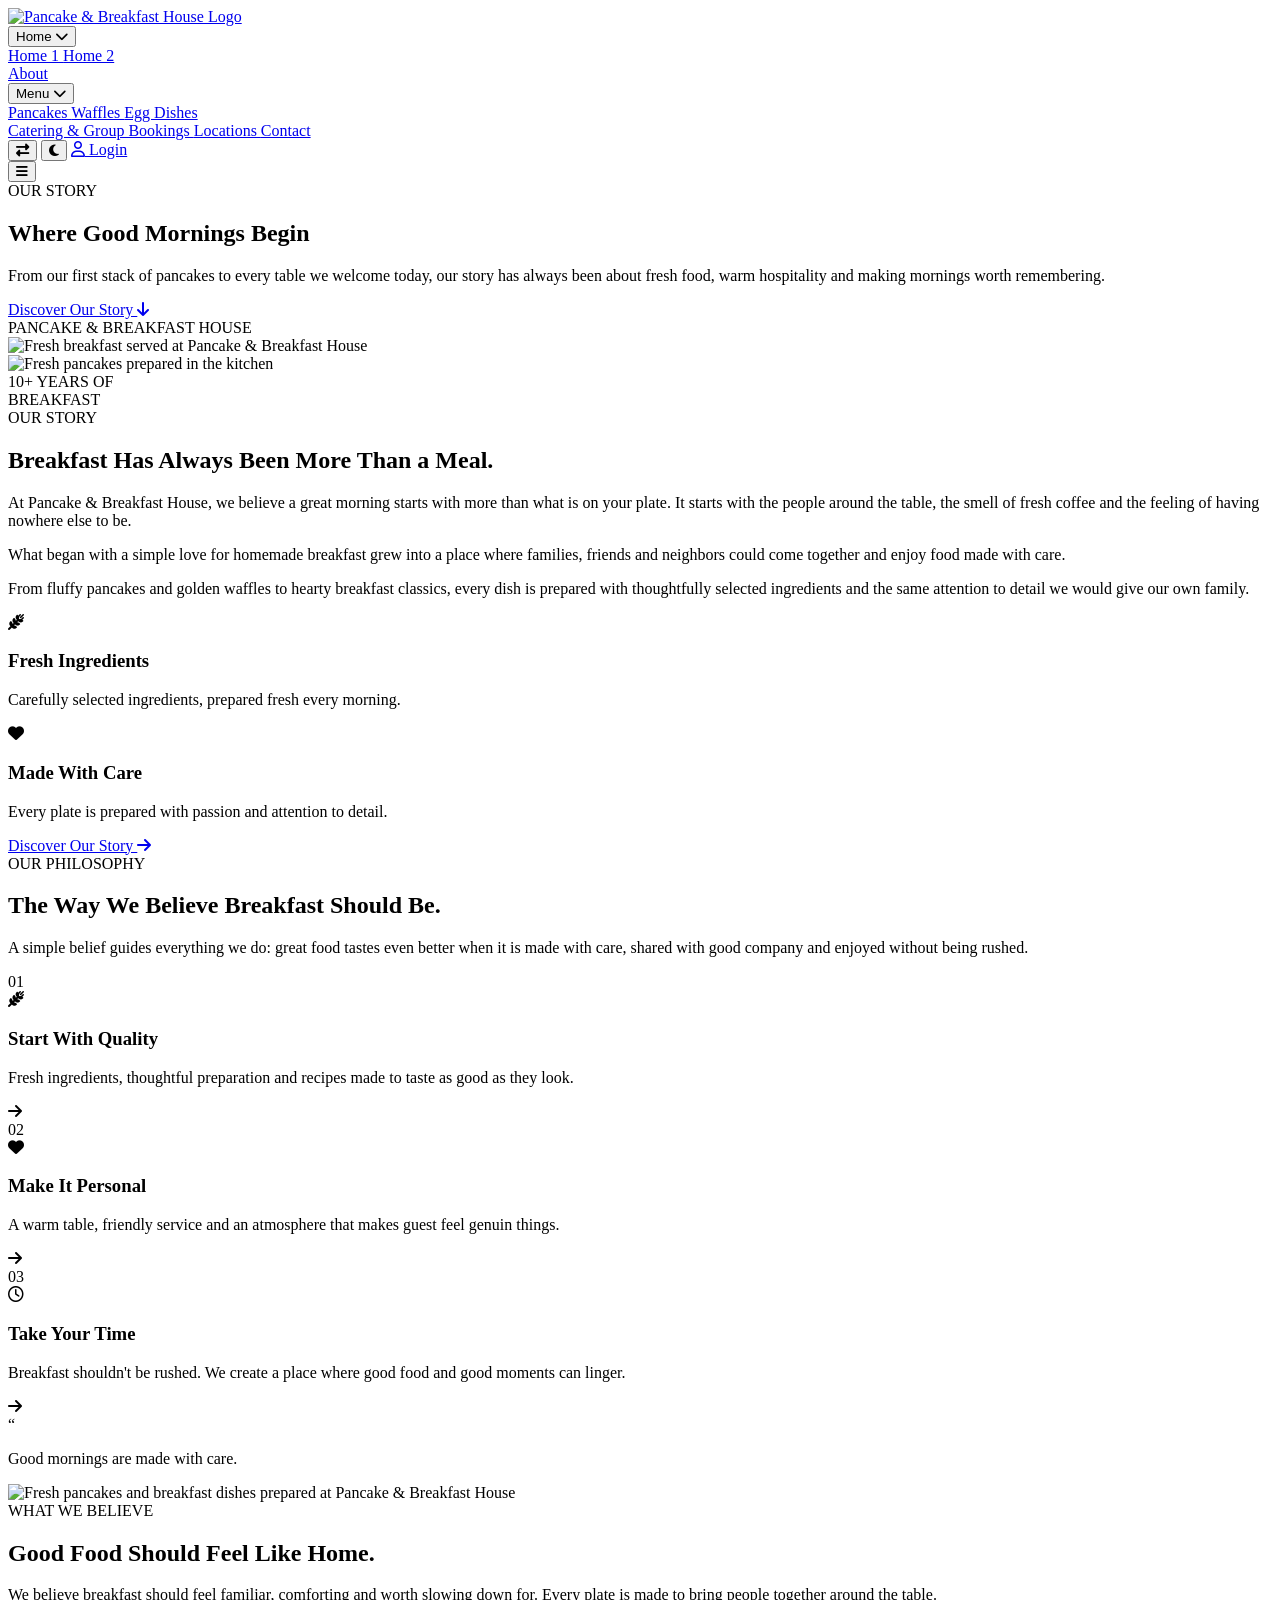
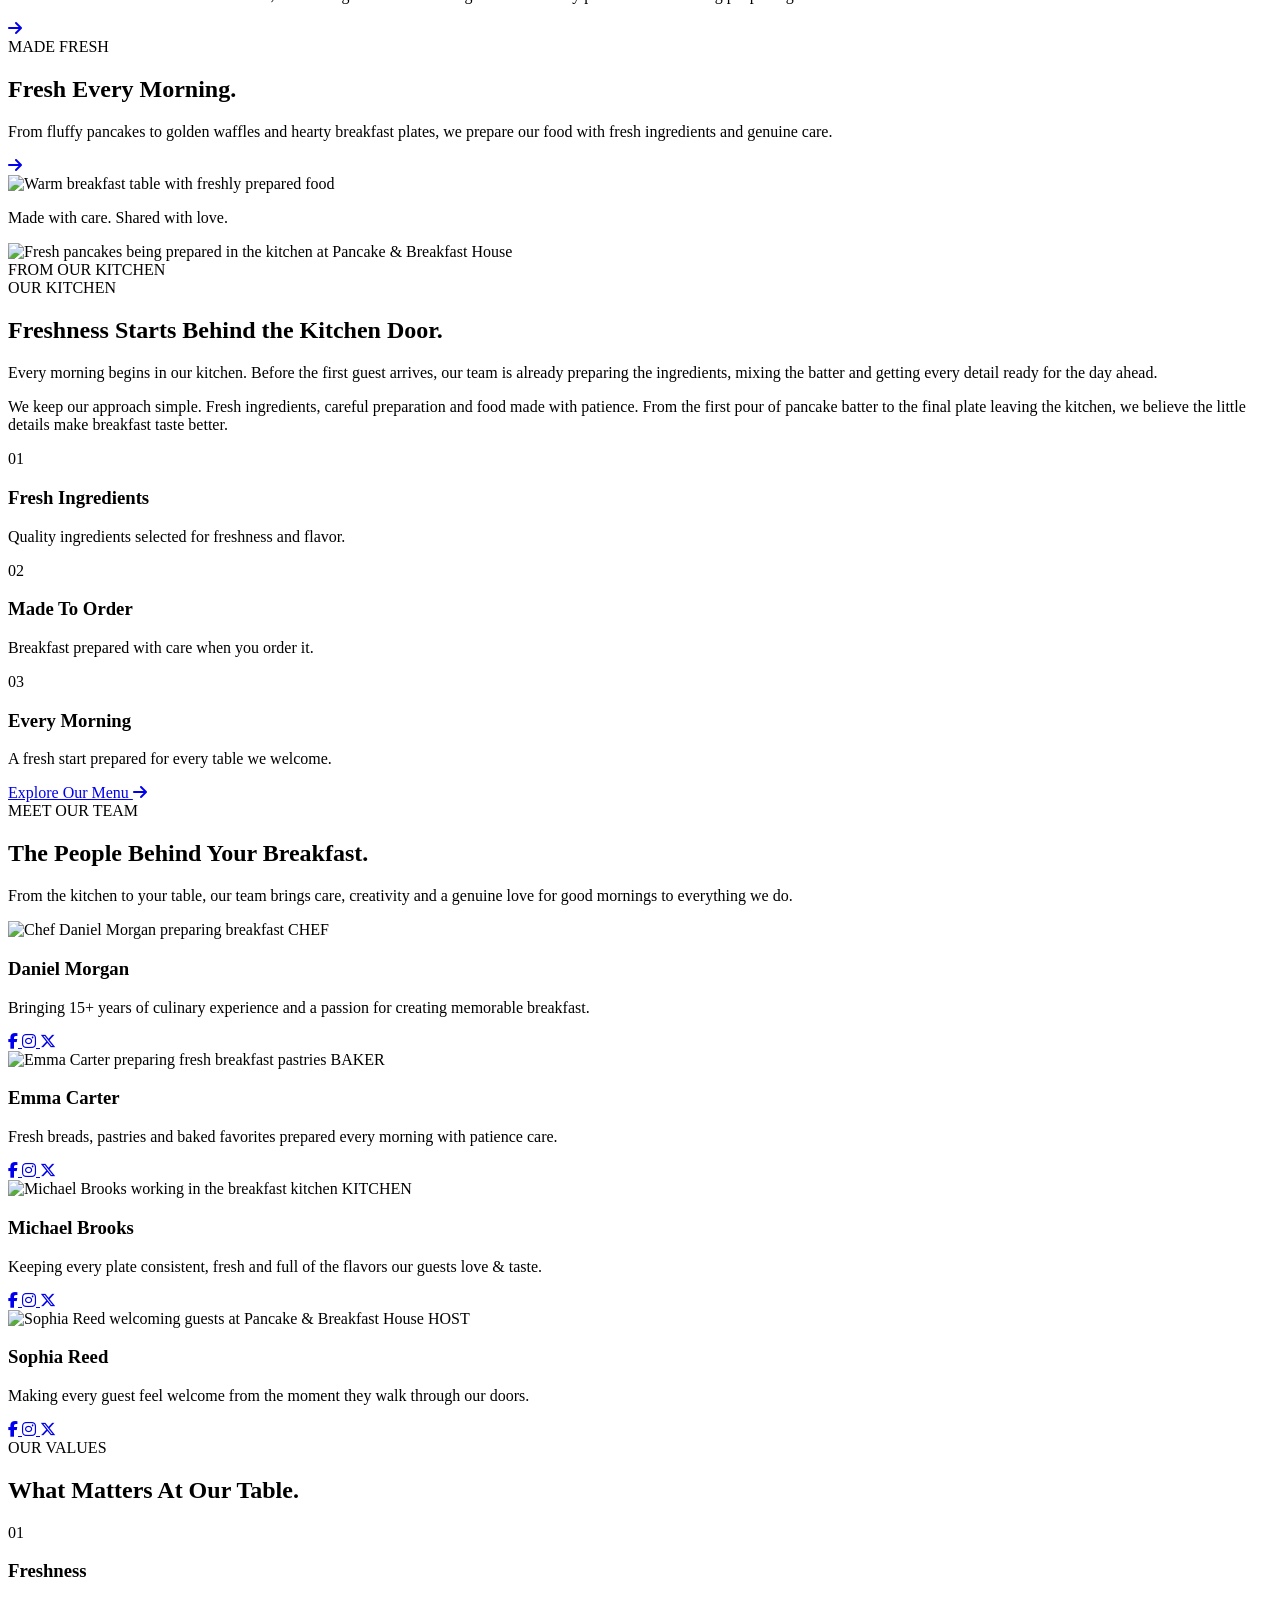
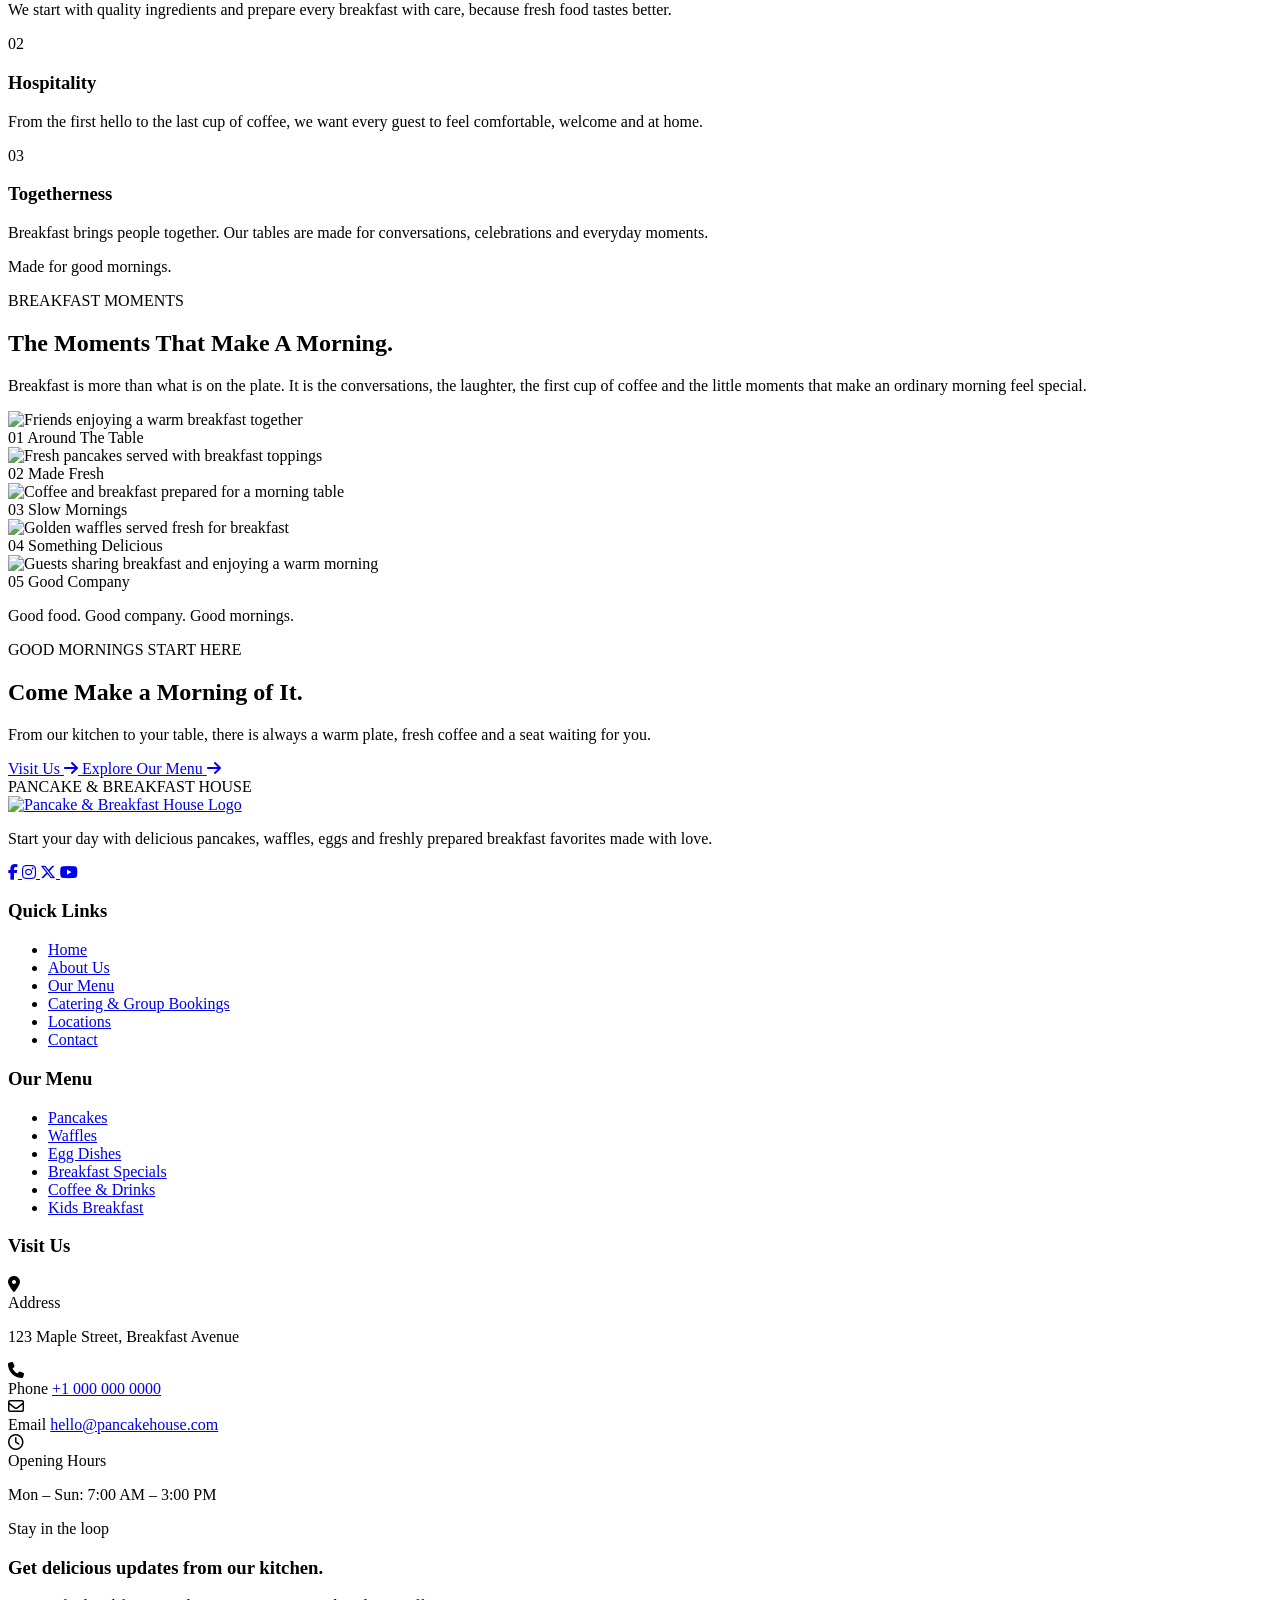
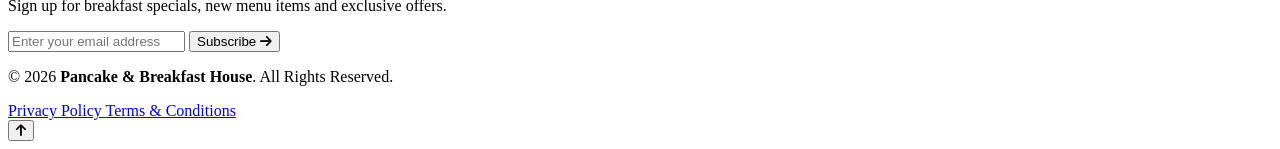
==== about.html @ d95fda85 "Add files via upload" ====
<!DOCTYPE html>
<html lang="en" dir="ltr">

<head>

    <!-- =====================================================
         BASIC META
    ====================================================== -->

    <meta charset="UTF-8">

    <meta
        name="viewport"
        content="width=device-width, initial-scale=1.0"
    >

    <meta
        name="description"
        content="Pancake & Breakfast House - Delicious pancakes, waffles, eggs and breakfast favorites."
    >

    <meta
        name="keywords"
        content="pancake, breakfast, waffles, brunch, breakfast restaurant"
    >

    <meta
        name="author"
        content="Pancake & Breakfast House"
    >


    <!-- =====================================================
         TITLE
    ====================================================== -->

    <title>
        Pancake & Breakfast House
    </title>
    <!-- Favicon -->

  <link rel="icon" type="image/png" href="images/logo.png">

    <!-- =====================================================
         GOOGLE FONTS
    ====================================================== -->

    <link
        rel="preconnect"
        href="https://fonts.googleapis.com"
    >

    <link
        rel="preconnect"
        href="https://fonts.gstatic.com"
        crossorigin
    >

    <link
        href="https://fonts.googleapis.com/css2?family=Playfair+Display:wght@500;600;700&family=Poppins:wght@400;500;600;700&display=swap"
        rel="stylesheet"
    >


    <!-- =====================================================
         FONT AWESOME
    ====================================================== -->

    <link
        rel="stylesheet"
        href="https://cdnjs.cloudflare.com/ajax/libs/font-awesome/6.7.2/css/all.min.css"
    >


    <!-- =====================================================
         MAIN CSS
    ====================================================== -->

    <link
        rel="stylesheet"
        href="css/style.css"
    >
    <link
        rel="stylesheet"
        href="css/responsive.css"
    >

</head>


<body>


    <!-- =====================================================
         HEADER
    ====================================================== -->

    <header
        class="site-header"
        id="siteHeader"
    >

        <div class="header-container">


            <!-- =================================================
                 LOGO
            ================================================== -->

            <a
                href="index.html"
                class="site-logo"
                aria-label="Pancake & Breakfast House Home"
            >

                <img
                    src="images/logo.png"
                    alt="Pancake & Breakfast House Logo"
                >

            </a>


            <!-- =================================================
                 MAIN NAVIGATION

                 IMPORTANT:
                 This SAME navigation is used for:
                 Desktop
                 Tablet
                 iPad Pro
                 iPad Mini
                 Mobile
            ================================================== -->

            <nav
                class="main-nav"
                id="mainNav"
                aria-label="Main Navigation"
            >


                <!-- =============================================
                     HOME DROPDOWN
                ============================================== -->

                <div class="nav-dropdown">

                    <button
                        type="button"
                        class="nav-dropdown-toggle"
                        aria-expanded="false"
                        aria-haspopup="true"
                    >

                        <span>
                            Home
                        </span>

                        <i
                            class="fa-solid fa-chevron-down"
                            aria-hidden="true"
                        ></i>

                    </button>


                    <div class="nav-dropdown-menu">

                        <a
                            href="index.html"
                           
                        >
                            Home 1
                        </a>

                        <a
                            href="home2.html"
                        >
                            Home 2
                        </a>

                    </div>

                </div>


                <!-- =============================================
                     ABOUT
                ============================================== -->

                <a
                    href="about.html"
                    class="nav-link active"
                >
                    About
                </a>


                <!-- =============================================
                     MENU DROPDOWN
                ============================================== -->

                <div class="nav-dropdown">

                    <button
                        type="button"
                        class="nav-dropdown-toggle"
                        aria-expanded="false"
                        aria-haspopup="true"
                    >

                        <span>
                            Menu
                        </span>

                        <i
                            class="fa-solid fa-chevron-down"
                            aria-hidden="true"
                        ></i>

                    </button>


                    <div class="nav-dropdown-menu">

                        <a
                            href="pancake.html"
                        >
                            Pancakes
                        </a>

                        <a
                            href="waffles.html"
                        >
                            Waffles
                        </a>

                        <a
                            href="egg-dishes.html"
                        >
                            Egg Dishes
                        </a>

                        

                    </div>

                </div>


                <!-- =============================================
                     CATERING & GROUP BOOKINGS
                ============================================== -->

                <a
                    href="catering.html"
                    class="nav-link"
                >
                    Catering &amp; Group Bookings
                </a>


                <!-- =============================================
                     LOCATIONS
                ============================================== -->

                <a
                    href="locations.html"
                    class="nav-link"
                >
                    Locations
                </a>


                <!-- =============================================
                     CONTACT
                ============================================== -->

                <a
                    href="contact.html"
                    class="nav-link"
                >
                    Contact
                </a>


                <!-- =============================================
                     HEADER CONTROLS

                     IMPORTANT:
                     These remain INSIDE the SAME main-nav.

                     Desktop:
                     RTL + Dark Mode + Login → right side

                     Responsive:
                     RTL + Dark Mode + Login → inside
                     hamburger menu
                ============================================== -->

                <div
                    class="header-controls"
                    id="headerControls"
                >


                    <!-- =========================================
                         RTL BUTTON
                    ========================================== -->

                    <button
                        type="button"
                        class="header-control-btn rtl-toggle"
                        id="rtlToggle"
                        aria-label="Switch to RTL mode"
                        title="RTL Mode"
                    >

                        <i
                            class="fa-solid fa-right-left"
                            aria-hidden="true"
                        ></i>

                    </button>


                    <!-- =========================================
                         DARK MODE BUTTON
                    ========================================== -->

                    <button
                        type="button"
                        class="header-control-btn dark-mode-toggle"
                        id="darkModeToggle"
                        aria-label="Enable dark mode"
                        title="Dark Mode"
                    >

                        <i
                            class="fa-solid fa-moon"
                            aria-hidden="true"
                        ></i>

                    </button>


                    <!-- =========================================
                         LOGIN
                    ========================================== -->

                    <a
                        href="login.html"
                        class="login-btn"
                    >

                        <i
                            class="fa-regular fa-user"
                            aria-hidden="true"
                        ></i>

                        <span>
                            Login
                        </span>

                    </a>

                </div>

            </nav>


            <!-- =================================================
                 HAMBURGER BUTTON

                 Controls the SAME #mainNav
            ================================================== -->

            <button
                type="button"
                class="menu-toggle"
                id="menuToggle"
                aria-label="Open navigation menu"
                aria-expanded="false"
                aria-controls="mainNav"
            >

                <i
                    class="fa-solid fa-bars"
                    aria-hidden="true"
                ></i>

            </button>


        </div>

    </header>


    <!-- =====================================================
         MAIN CONTENT
    ====================================================== -->

    <main id="mainContent">
<!-- ============================================================
     ABOUT PAGE — SECTION 01
     HERO
============================================================= -->

<section class="about-hero" id="aboutHero">

    <!-- =================================================
         BACKGROUND IMAGE
    ================================================== -->

    <div
        class="about-hero-background"
        style="background-image: url('images/about-hero.jpg');"
        aria-hidden="true"
    ></div>


    <!-- =================================================
         DARK / WARM OVERLAY
    ================================================== -->

    <div
        class="about-hero-overlay"
        aria-hidden="true"
    ></div>


    <!-- =================================================
         HERO CONTENT
    ================================================== -->

    <div class="about-hero-container">

        <div class="about-hero-content">

            <!-- EYEBROW -->

            <span class="about-hero-eyebrow">
                OUR STORY
            </span>


            <!-- TITLE -->

            <h1 class="about-hero-title">
                Where Good
                <span>Mornings Begin</span>
            </h1>


            <!-- DIVIDER -->

            <div class="about-hero-divider"></div>


            <!-- DESCRIPTION -->

            <p class="about-hero-description">
                From our first stack of pancakes to every table
                we welcome today, our story has always been about
                fresh food, warm hospitality and making mornings
                worth remembering.
            </p>


            <!-- ACTION -->

            <div class="about-hero-action">

                <a
                    href="#aboutStory"
                    class="about-hero-button"
                >
                    Discover Our Story

                    <i
                        class="fa-solid fa-arrow-down"
                        aria-hidden="true"
                    ></i>
                </a>

            </div>

        </div>

    </div>


    <!-- =================================================
         BOTTOM LABEL
    ================================================== -->

    <div class="about-hero-bottom">

        <span class="about-hero-bottom-line"></span>

        <span class="about-hero-bottom-text">
            PANCAKE &amp; BREAKFAST HOUSE
        </span>

        <span class="about-hero-bottom-line"></span>

    </div>

</section>
<!-- =========================================================
     ABOUT PAGE — SECTION 02
     OUR STORY
========================================================= -->

<section class="about-story" id="aboutStory">

    <div class="about-story-container">

        <!-- =================================================
             LEFT — EDITORIAL IMAGE AREA
        ================================================== -->

        <div class="about-story-visual">

            <div class="about-story-main-image">
                <img
                    src="images/about-story-main.jpg"
                    alt="Fresh breakfast served at Pancake & Breakfast House"
                    loading="lazy"
                >
            </div>

            <div class="about-story-small-image">
                <img
                    src="images/about-story-small.jpg"
                    alt="Fresh pancakes prepared in the kitchen"
                    loading="lazy"
                >
            </div>

            <!-- =================================================
                 EXPERIENCE BADGE
            ================================================== -->

            <div class="about-story-badge">

                <div class="about-story-badge-inner">

                    <span class="about-story-badge-number">
                        10+
                    </span>

                    <span class="about-story-badge-text">
                        YEARS OF<br>
                        BREAKFAST
                    </span>

                </div>

            </div>

        </div>


        <!-- =================================================
             RIGHT — STORY CONTENT
        ================================================== -->

        <div class="about-story-content">

            <span class="about-story-eyebrow">
                OUR STORY
            </span>

            <h2 class="about-story-title">
                Breakfast Has Always
                <span>Been More Than a Meal.</span>
            </h2>

            <div class="about-story-divider"></div>

            <p class="about-story-intro">
                At Pancake &amp; Breakfast House, we believe a great
                morning starts with more than what is on your plate.
                It starts with the people around the table, the smell
                of fresh coffee and the feeling of having nowhere else
                to be.
            </p>

            <div class="about-story-text">

                <p>
                    What began with a simple love for homemade breakfast
                    grew into a place where families, friends and
                    neighbors could come together and enjoy food made
                    with care.
                </p>

                <p>
                    From fluffy pancakes and golden waffles to hearty
                    breakfast classics, every dish is prepared with
                    thoughtfully selected ingredients and the same
                    attention to detail we would give our own family.
                </p>

            </div>


            <!-- =================================================
                 STORY HIGHLIGHTS
            ================================================== -->

            <div class="about-story-highlights">

                <div class="about-story-highlight">

                    <div class="about-story-highlight-icon">
                        <i class="fa-solid fa-wheat-awn" aria-hidden="true"></i>
                    </div>

                    <div class="about-story-highlight-content">
                        <h3>Fresh Ingredients</h3>
                        <p>
                            Carefully selected ingredients,
                            prepared fresh every morning.
                        </p>
                    </div>

                </div>


                <div class="about-story-highlight">

                    <div class="about-story-highlight-icon">
                        <i class="fa-solid fa-heart" aria-hidden="true"></i>
                    </div>

                    <div class="about-story-highlight-content">
                        <h3>Made With Care</h3>
                        <p>
                            Every plate is prepared with
                            passion and attention to detail.
                        </p>
                    </div>

                </div>

            </div>


            <!-- =================================================
                 CTA
            ================================================== -->

            <div class="about-story-action">

                <a
                    href="menu.html"
                    class="about-story-button"
                >
                    Discover Our Story
                    <i
                        class="fa-solid fa-arrow-right"
                        aria-hidden="true"
                    ></i>
                </a>

            </div>

        </div>

    </div>

</section>
<!-- =========================================================
     ABOUT PAGE — SECTION 03
     OUR PHILOSOPHY
========================================================= -->

<section class="about-philosophy" id="aboutPhilosophy">

    <div class="about-philosophy-container">

        <!-- =================================================
             SECTION HEADER
        ================================================== -->

        <div class="about-philosophy-header">

            <span class="about-philosophy-eyebrow">
                OUR PHILOSOPHY
            </span>

            <h2 class="about-philosophy-title">
                The Way We Believe Breakfast
                <span>Should Be.</span>
            </h2>

            <div class="about-philosophy-divider"></div>

            <p class="about-philosophy-intro">
                A simple belief guides everything we do:
                great food tastes even better when it is made
                with care, shared with good company and enjoyed
                without being rushed.
            </p>

        </div>


        <!-- =================================================
             PHILOSOPHY CARDS
        ================================================== -->

        <div class="about-philosophy-grid">


            <!-- =================================================
                 CARD 01
            ================================================== -->

            <article class="about-philosophy-card">

                <div class="about-philosophy-card-top">

                    <span class="about-philosophy-number">
                        01
                    </span>

                    <span class="about-philosophy-card-line"></span>

                </div>

                <div class="about-philosophy-icon">
                    <i
                        class="fa-solid fa-wheat-awn"
                        aria-hidden="true"
                    ></i>
                </div>

                <div class="about-philosophy-card-content">

                    <h3 class="about-philosophy-card-title">
                        Start With Quality
                    </h3>

                    <p class="about-philosophy-card-text">
                        Fresh ingredients, thoughtful preparation
                        and recipes made to taste as good as they
                        look.
                    </p>

                </div>

                <span class="about-philosophy-card-arrow">
                    <i
                        class="fa-solid fa-arrow-right"
                        aria-hidden="true"
                    ></i>
                </span>

            </article>


            <!-- =================================================
                 CARD 02
            ================================================== -->

            <article class="about-philosophy-card">

                <div class="about-philosophy-card-top">

                    <span class="about-philosophy-number">
                        02
                    </span>

                    <span class="about-philosophy-card-line"></span>

                </div>

                <div class="about-philosophy-icon">
                    <i
                        class="fa-solid fa-heart"
                        aria-hidden="true"
                    ></i>
                </div>

                <div class="about-philosophy-card-content">

                    <h3 class="about-philosophy-card-title">
                        Make It Personal
                    </h3>

                    <p class="about-philosophy-card-text">
                        A warm table, friendly service and an
                        atmosphere that makes guest feel
                        genuin things.
                    </p>

                </div>

                <span class="about-philosophy-card-arrow">
                    <i
                        class="fa-solid fa-arrow-right"
                        aria-hidden="true"
                    ></i>
                </span>

            </article>


            <!-- =================================================
                 CARD 03
            ================================================== -->

            <article class="about-philosophy-card">

                <div class="about-philosophy-card-top">

                    <span class="about-philosophy-number">
                        03
                    </span>

                    <span class="about-philosophy-card-line"></span>

                </div>

                <div class="about-philosophy-icon">
                    <i
                        class="fa-regular fa-clock"
                        aria-hidden="true"
                    ></i>
                </div>

                <div class="about-philosophy-card-content">

                    <h3 class="about-philosophy-card-title">
                        Take Your Time
                    </h3>

                    <p class="about-philosophy-card-text">
                        Breakfast shouldn't be rushed. We create
                        a place where good food and good moments
                        can linger.
                    </p>

                </div>

                <span class="about-philosophy-card-arrow">
                    <i
                        class="fa-solid fa-arrow-right"
                        aria-hidden="true"
                    ></i>
                </span>

            </article>

        </div>


        <!-- =================================================
             PHILOSOPHY QUOTE
        ================================================== -->

        <div class="about-philosophy-quote">

            <span class="about-philosophy-quote-mark">
                “
            </span>

            <p class="about-philosophy-quote-text">
                Good mornings are made with care.
            </p>

            <span class="about-philosophy-quote-line"></span>

        </div>

    </div>

</section>
<!-- =========================================================
     ABOUT PAGE — SECTION 04
     WHAT WE BELIEVE
========================================================= -->

<section class="about-believe" id="aboutBelieve">

    <div class="about-believe-container">


        <!-- =================================================
             ROW 01
             IMAGE + INTRODUCTION
        ================================================== -->

        <div class="about-believe-grid about-believe-grid-top">


            <!-- =================================================
                 IMAGE 01
            ================================================== -->

            <div class="about-believe-image about-believe-image-main">

                <img
                    src="images/about-believe-1.jpg"
                    alt="Fresh pancakes and breakfast dishes prepared at Pancake & Breakfast House"
                    loading="lazy"
                >

            </div>


            <!-- =================================================
                 TEXT 01
            ================================================== -->

            <div class="about-believe-content about-believe-content-intro">

                <span class="about-believe-eyebrow">
                    WHAT WE BELIEVE
                </span>

                <h2 class="about-believe-title">
                    Good Food Should
                    <span>Feel Like Home.</span>
                </h2>

                <div class="about-believe-divider"></div>

                <p class="about-believe-text">
                    We believe breakfast should feel familiar,
                    comforting and worth slowing down for.
                    Every plate is made to bring people together
                    around the table.
                </p>

                <a
                    href="menu.html"
                    class="about-believe-arrow"
                    aria-label="Explore our breakfast menu"
                >
                    <span class="about-believe-arrow-line"></span>
                    <i
                        class="fa-solid fa-arrow-right"
                        aria-hidden="true"
                    ></i>
                </a>

            </div>

        </div>


        <!-- =================================================
             ROW 02
             TEXT + IMAGE
        ================================================== -->

        <div class="about-believe-grid about-believe-grid-bottom">


            <!-- =================================================
                 TEXT 02
            ================================================== -->

            <div class="about-believe-content about-believe-content-fresh">

                <span class="about-believe-eyebrow">
                    MADE FRESH
                </span>

                <h2 class="about-believe-title">
                    Fresh Every
                    <span>Morning.</span>
                </h2>

                <div class="about-believe-divider"></div>

                <p class="about-believe-text">
                    From fluffy pancakes to golden waffles and
                    hearty breakfast plates, we prepare our food
                    with fresh ingredients and genuine care.
                </p>

                <a
                    href="menu.html"
                    class="about-believe-arrow"
                    aria-label="Explore our fresh breakfast menu"
                >
                    <span class="about-believe-arrow-line"></span>
                    <i
                        class="fa-solid fa-arrow-right"
                        aria-hidden="true"
                    ></i>
                </a>

            </div>


            <!-- =================================================
                 IMAGE 02
            ================================================== -->

            <div class="about-believe-image about-believe-image-secondary">

                <img
                    src="images/about-believe-2.jpg"
                    alt="Warm breakfast table with freshly prepared food"
                    loading="lazy"
                >

            </div>

        </div>


        <!-- =================================================
             BOTTOM STATEMENT
        ================================================== -->

        <div class="about-believe-statement">

            <span class="about-believe-statement-line"></span>

            <p class="about-believe-statement-text">
                Made with care.
                <span>Shared with love.</span>
            </p>

            <span class="about-believe-statement-line"></span>

        </div>

    </div>

</section>
<!-- =========================================================
     ABOUT PAGE — SECTION 05
     OUR KITCHEN
========================================================= -->

<section class="about-kitchen" id="aboutKitchen">

    <div class="about-kitchen-container">

        <!-- =================================================
             LARGE KITCHEN IMAGE
        ================================================== -->

        <div class="about-kitchen-visual">

            <div class="about-kitchen-image">

                <img
                    src="images/about-kitchen.jpg"
                    alt="Fresh pancakes being prepared in the kitchen at Pancake & Breakfast House"
                    loading="lazy"
                >

                <div class="about-kitchen-image-overlay" aria-hidden="true"></div>

                <div class="about-kitchen-image-label">
                    <span class="about-kitchen-image-label-line"></span>
                    <span>FROM OUR KITCHEN</span>
                </div>

            </div>

        </div>


        <!-- =================================================
             KITCHEN CONTENT
        ================================================== -->

        <div class="about-kitchen-content">

            <span class="about-kitchen-eyebrow">
                OUR KITCHEN
            </span>

            <h2 class="about-kitchen-title">
                Freshness Starts
                <span>Behind the Kitchen Door.</span>
            </h2>

            <div class="about-kitchen-divider"></div>

            <p class="about-kitchen-intro">
                Every morning begins in our kitchen. Before the
                first guest arrives, our team is already preparing
                the ingredients, mixing the batter and getting
                every detail ready for the day ahead.
            </p>

            <p class="about-kitchen-text">
                We keep our approach simple. Fresh ingredients,
                careful preparation and food made with patience.
                From the first pour of pancake batter to the final
                plate leaving the kitchen, we believe the little
                details make breakfast taste better.
            </p>


            <!-- =================================================
                 KITCHEN DETAILS
            ================================================== -->

            <div class="about-kitchen-details">


                <!-- DETAIL 01 -->

                <div class="about-kitchen-detail">

                    <div class="about-kitchen-detail-number">
                        01
                    </div>

                    <div class="about-kitchen-detail-content">

                        <h3>
                            Fresh Ingredients
                        </h3>

                        <p>
                            Quality ingredients selected for
                            freshness and flavor.
                        </p>

                    </div>

                </div>


                <!-- DETAIL 02 -->

                <div class="about-kitchen-detail">

                    <div class="about-kitchen-detail-number">
                        02
                    </div>

                    <div class="about-kitchen-detail-content">

                        <h3>
                            Made To Order
                        </h3>

                        <p>
                            Breakfast prepared with care when
                            you order it.
                        </p>

                    </div>

                </div>


                <!-- DETAIL 03 -->

                <div class="about-kitchen-detail">

                    <div class="about-kitchen-detail-number">
                        03
                    </div>

                    <div class="about-kitchen-detail-content">

                        <h3>
                            Every Morning
                        </h3>

                        <p>
                            A fresh start prepared for every
                            table we welcome.
                        </p>

                    </div>

                </div>

            </div>


            <!-- =================================================
                 CTA
            ================================================== -->

            <a
                href="menu.html"
                class="about-kitchen-arrow"
                aria-label="Explore our breakfast menu"
            >
                <span class="about-kitchen-arrow-text">
                    Explore Our Menu
                </span>

                <span class="about-kitchen-arrow-line"></span>

                <i
                    class="fa-solid fa-arrow-right"
                    aria-hidden="true"
                ></i>
            </a>

        </div>

    </div>

</section>
<!-- =========================================================
     ABOUT PAGE — SECTION 06
     MEET OUR TEAM
========================================================= -->

<section class="about-team" id="aboutTeam">

    <div class="about-team-container">

        <!-- =================================================
             SECTION HEADER
        ================================================== -->

        <div class="about-team-header">

            <span class="about-team-eyebrow">
                MEET OUR TEAM
            </span>

            <h2 class="about-team-title">
                The People Behind
                <span>Your Breakfast.</span>
            </h2>

            <div class="about-team-divider"></div>

            <p class="about-team-intro">
                From the kitchen to your table, our team brings
                care, creativity and a genuine love for good
                mornings to everything we do.
            </p>

        </div>


        <!-- =================================================
             TEAM GRID
        ================================================== -->

        <div class="about-team-grid">


            <!-- =================================================
                 TEAM MEMBER 01 — CHEF
            ================================================== -->

            <article class="about-team-card">

                <div class="about-team-image">

                    <img
                        src="images/about-team-chef.jpg"
                        alt="Chef Daniel Morgan preparing breakfast"
                        loading="lazy"
                    >

                    <span class="about-team-role">
                        CHEF
                    </span>

                </div>

                <div class="about-team-content">

                    <h3 class="about-team-name">
                        Daniel Morgan
                    </h3>

                    <p class="about-team-description">
                        Bringing 15+ years of culinary experience
                        and a passion for creating memorable
                        breakfast.
                    </p>

                    <div class="about-team-socials">

                        <a
                            href="#"
                            aria-label="Daniel Morgan Facebook"
                        >
                            <i
                                class="fa-brands fa-facebook-f"
                                aria-hidden="true"
                            ></i>
                        </a>

                        <a
                            href="#"
                            aria-label="Daniel Morgan Instagram"
                        >
                            <i
                                class="fa-brands fa-instagram"
                                aria-hidden="true"
                            ></i>
                        </a>

                        <a
                            href="#"
                            aria-label="Daniel Morgan X"
                        >
                            <i
                                class="fa-brands fa-x-twitter"
                                aria-hidden="true"
                            ></i>
                        </a>

                    </div>

                </div>

            </article>


            <!-- =================================================
                 TEAM MEMBER 02 — BAKER
            ================================================== -->

            <article class="about-team-card">

                <div class="about-team-image">

                    <img
                        src="images/about-team-baker.jpg"
                        alt="Emma Carter preparing fresh breakfast pastries"
                        loading="lazy"
                    >

                    <span class="about-team-role">
                        BAKER
                    </span>

                </div>

                <div class="about-team-content">

                    <h3 class="about-team-name">
                        Emma Carter
                    </h3>

                    <p class="about-team-description">
                        Fresh breads, pastries and baked favorites
                        prepared every morning with patience care.
                    </p>

                    <div class="about-team-socials">

                        <a
                            href="#"
                            aria-label="Emma Carter Facebook"
                        >
                            <i
                                class="fa-brands fa-facebook-f"
                                aria-hidden="true"
                            ></i>
                        </a>

                        <a
                            href="#"
                            aria-label="Emma Carter Instagram"
                        >
                            <i
                                class="fa-brands fa-instagram"
                                aria-hidden="true"
                            ></i>
                        </a>

                        <a
                            href="#"
                            aria-label="Emma Carter X"
                        >
                            <i
                                class="fa-brands fa-x-twitter"
                                aria-hidden="true"
                            ></i>
                        </a>

                    </div>

                </div>

            </article>


            <!-- =================================================
                 TEAM MEMBER 03 — KITCHEN
            ================================================== -->

            <article class="about-team-card">

                <div class="about-team-image">

                    <img
                        src="images/about-team-kitchen.jpg"
                        alt="Michael Brooks working in the breakfast kitchen"
                        loading="lazy"
                    >

                    <span class="about-team-role">
                        KITCHEN
                    </span>

                </div>

                <div class="about-team-content">

                    <h3 class="about-team-name">
                        Michael Brooks
                    </h3>

                    <p class="about-team-description">
                        Keeping every plate consistent, fresh and
                        full of the flavors our guests love & taste.
                    </p>

                    <div class="about-team-socials">

                        <a
                            href="#"
                            aria-label="Michael Brooks Facebook"
                        >
                            <i
                                class="fa-brands fa-facebook-f"
                                aria-hidden="true"
                            ></i>
                        </a>

                        <a
                            href="#"
                            aria-label="Michael Brooks Instagram"
                        >
                            <i
                                class="fa-brands fa-instagram"
                                aria-hidden="true"
                            ></i>
                        </a>

                        <a
                            href="#"
                            aria-label="Michael Brooks X"
                        >
                            <i
                                class="fa-brands fa-x-twitter"
                                aria-hidden="true"
                            ></i>
                        </a>

                    </div>

                </div>

            </article>


            <!-- =================================================
                 TEAM MEMBER 04 — HOST
            ================================================== -->

            <article class="about-team-card">

                <div class="about-team-image">

                    <img
                        src="images/about-team-host.jpg"
                        alt="Sophia Reed welcoming guests at Pancake & Breakfast House"
                        loading="lazy"
                    >

                    <span class="about-team-role">
                        HOST
                    </span>

                </div>

                <div class="about-team-content">

                    <h3 class="about-team-name">
                        Sophia Reed
                    </h3>

                    <p class="about-team-description">
                        Making every guest feel welcome from the
                        moment they walk through our doors.
                    </p>

                    <div class="about-team-socials">

                        <a
                            href="#"
                            aria-label="Sophia Reed Facebook"
                        >
                            <i
                                class="fa-brands fa-facebook-f"
                                aria-hidden="true"
                            ></i>
                        </a>

                        <a
                            href="#"
                            aria-label="Sophia Reed Instagram"
                        >
                            <i
                                class="fa-brands fa-instagram"
                                aria-hidden="true"
                            ></i>
                        </a>

                        <a
                            href="#"
                            aria-label="Sophia Reed X"
                        >
                            <i
                                class="fa-brands fa-x-twitter"
                                aria-hidden="true"
                            ></i>
                        </a>

                    </div>

                </div>

            </article>

        </div>

    </div>

</section>
<!-- =========================================================
     ABOUT PAGE — SECTION 07
     OUR VALUES
========================================================= -->

<section class="about-values" id="aboutValues">

    <div class="about-values-container">


        <!-- =================================================
             SECTION HEADER
        ================================================== -->

        <div class="about-values-header">

            <span class="about-values-eyebrow">
                OUR VALUES
            </span>

            <h2 class="about-values-title">
                What Matters
                <span>At Our Table.</span>
            </h2>

            <div class="about-values-divider"></div>

        </div>


        <!-- =================================================
             VALUES GRID
        ================================================== -->

        <div class="about-values-grid">


            <!-- =================================================
                 VALUE 01
            ================================================== -->

            <article class="about-values-item">

                <div class="about-values-number">
                    01
                </div>

                <div class="about-values-item-line"></div>

                <div class="about-values-item-content">

                    <h3 class="about-values-item-title">
                        Freshness
                    </h3>

                    <p class="about-values-item-text">
                        We start with quality ingredients and
                        prepare every breakfast with care,
                        because fresh food tastes better.
                    </p>

                </div>

            </article>


            <!-- =================================================
                 VALUE 02
            ================================================== -->

            <article class="about-values-item">

                <div class="about-values-number">
                    02
                </div>

                <div class="about-values-item-line"></div>

                <div class="about-values-item-content">

                    <h3 class="about-values-item-title">
                        Hospitality
                    </h3>

                    <p class="about-values-item-text">
                        From the first hello to the last cup
                        of coffee, we want every guest to feel
                        comfortable, welcome and at home.
                    </p>

                </div>

            </article>


            <!-- =================================================
                 VALUE 03
            ================================================== -->

            <article class="about-values-item">

                <div class="about-values-number">
                    03
                </div>

                <div class="about-values-item-line"></div>

                <div class="about-values-item-content">

                    <h3 class="about-values-item-title">
                        Togetherness
                    </h3>

                    <p class="about-values-item-text">
                        Breakfast brings people together.
                        Our tables are made for conversations,
                        celebrations and everyday moments.
                    </p>

                </div>

            </article>

        </div>


        <!-- =================================================
             BOTTOM STATEMENT
        ================================================== -->

        <div class="about-values-statement">

            <span class="about-values-statement-line"></span>

            <p class="about-values-statement-text">
                Made for good mornings.
            </p>

            <span class="about-values-statement-line"></span>

        </div>

    </div>

</section>
<!-- =========================================================
     ABOUT PAGE — SECTION 08
     BREAKFAST MOMENTS
========================================================= -->

<section class="about-moments" id="aboutMoments">

    <div class="about-moments-container">

        <!-- =================================================
             SECTION HEADER
        ================================================== -->

        <div class="about-moments-header">

            <span class="about-moments-eyebrow">
                BREAKFAST MOMENTS
            </span>

            <h2 class="about-moments-title">
                The Moments That Make
                <span>A Morning.</span>
            </h2>

            <div class="about-moments-divider"></div>

            <p class="about-moments-intro">
                Breakfast is more than what is on the plate.
                It is the conversations, the laughter, the first
                cup of coffee and the little moments that make
                an ordinary morning feel special.
            </p>

        </div>


        <!-- =================================================
             EDITORIAL GALLERY
        ================================================== -->

        <div class="about-moments-gallery">


            <!-- =================================================
                 FEATURED IMAGE
            ================================================== -->

            <div class="about-moments-feature">

                <div class="about-moments-image">

                    <img
                        src="images/about-moment-1.jpg"
                        alt="Friends enjoying a warm breakfast together"
                        loading="lazy"
                    >

                    <div
                        class="about-moments-image-overlay"
                        aria-hidden="true">
                    </div>

                    <div class="about-moments-image-caption">

                        <span class="about-moments-caption-number">
                            01
                        </span>

                        <span class="about-moments-caption-line"></span>

                        <span class="about-moments-caption-text">
                            Around The Table
                        </span>

                    </div>

                </div>

            </div>


            <!-- =================================================
                 SECONDARY IMAGE — 02
            ================================================== -->

            <div class="about-moments-item about-moments-item-top">

                <div class="about-moments-image">

                    <img
                        src="images/about-moment-2.jpg"
                        alt="Fresh pancakes served with breakfast toppings"
                        loading="lazy"
                    >

                    <div
                        class="about-moments-image-overlay"
                        aria-hidden="true">
                    </div>

                    <div class="about-moments-image-caption">

                        <span class="about-moments-caption-number">
                            02
                        </span>

                        <span class="about-moments-caption-line"></span>

                        <span class="about-moments-caption-text">
                            Made Fresh
                        </span>

                    </div>

                </div>

            </div>


            <!-- =================================================
                 SECONDARY IMAGE — 03
            ================================================== -->

            <div class="about-moments-item about-moments-item-bottom">

                <div class="about-moments-image">

                    <img
                        src="images/about-moment-3.jpg"
                        alt="Coffee and breakfast prepared for a morning table"
                        loading="lazy"
                    >

                    <div
                        class="about-moments-image-overlay"
                        aria-hidden="true">
                    </div>

                    <div class="about-moments-image-caption">

                        <span class="about-moments-caption-number">
                            03
                        </span>

                        <span class="about-moments-caption-line"></span>

                        <span class="about-moments-caption-text">
                            Slow Mornings
                        </span>

                    </div>

                </div>

            </div>


        </div>


        <!-- =================================================
             BOTTOM EDITORIAL ROW
        ================================================== -->

        <div class="about-moments-bottom">


            <!-- =================================================
                 IMAGE 04
            ================================================== -->

            <div class="about-moments-bottom-item">

                <div class="about-moments-image">

                    <img
                        src="images/about-moment-4.jpg"
                        alt="Golden waffles served fresh for breakfast"
                        loading="lazy"
                    >

                    <div
                        class="about-moments-image-overlay"
                        aria-hidden="true">
                    </div>

                    <div class="about-moments-image-caption">

                        <span class="about-moments-caption-number">
                            04
                        </span>

                        <span class="about-moments-caption-line"></span>

                        <span class="about-moments-caption-text">
                            Something Delicious
                        </span>

                    </div>

                </div>

            </div>


            <!-- =================================================
                 IMAGE 05
            ================================================== -->

            <div class="about-moments-bottom-item">

                <div class="about-moments-image">

                    <img
                        src="images/about-moment-5.jpg"
                        alt="Guests sharing breakfast and enjoying a warm morning"
                        loading="lazy"
                    >

                    <div
                        class="about-moments-image-overlay"
                        aria-hidden="true">
                    </div>

                    <div class="about-moments-image-caption">

                        <span class="about-moments-caption-number">
                            05
                        </span>

                        <span class="about-moments-caption-line"></span>

                        <span class="about-moments-caption-text">
                            Good Company
                        </span>

                    </div>

                </div>

            </div>


        </div>


        <!-- =================================================
             EDITORIAL STATEMENT
        ================================================== -->

        <div class="about-moments-statement">

            <span class="about-moments-statement-line"></span>

            <p class="about-moments-statement-text">
                Good food.
                <span>Good company.</span>
                Good mornings.
            </p>

            <span class="about-moments-statement-line"></span>

        </div>

    </div>

</section>
<!-- =========================================================
     ABOUT PAGE — SECTION 09
     FINAL CTA
========================================================= -->

<section class="about-final-cta" id="aboutFinalCta">

    <!-- =====================================================
         BACKGROUND IMAGE
    ====================================================== -->

    <div
        class="about-final-cta-background"
        style="background-image: url('images/about-cta.jpg');"
        aria-hidden="true">
    </div>


    <!-- =====================================================
         DARK / WARM OVERLAY
    ====================================================== -->

    <div
        class="about-final-cta-overlay"
        aria-hidden="true">
    </div>


    <!-- =====================================================
         CONTENT
    ====================================================== -->

    <div class="about-final-cta-container">

        <div class="about-final-cta-content">

            <span class="about-final-cta-eyebrow">
                GOOD MORNINGS START HERE
            </span>


            <h2 class="about-final-cta-title">
                Come Make
                <span>a Morning of It.</span>
            </h2>


            <div class="about-final-cta-divider"></div>


            <p class="about-final-cta-description">
                From our kitchen to your table, there is always
                a warm plate, fresh coffee and a seat waiting
                for you.
            </p>


            <!-- =================================================
                 CTA BUTTONS
            ================================================== -->

            <div class="about-final-cta-actions">

                <a
                    href="locations.html"
                    class="about-final-cta-button about-final-cta-button-primary">

                    <span>Visit Us</span>

                    <i
                        class="fa-solid fa-arrow-right"
                        aria-hidden="true">
                    </i>

                </a>


                <a
                    href="menu.html"
                    class="about-final-cta-button about-final-cta-button-secondary">

                    <span>Explore Our Menu</span>

                    <i
                        class="fa-solid fa-arrow-right"
                        aria-hidden="true">
                    </i>

                </a>

            </div>

        </div>

    </div>


    <!-- =====================================================
         BOTTOM BRAND LINE
    ====================================================== -->

    <div class="about-final-cta-bottom">

        <span class="about-final-cta-bottom-line"></span>

        <span class="about-final-cta-bottom-text">
            PANCAKE &amp; BREAKFAST HOUSE
        </span>

        <span class="about-final-cta-bottom-line"></span>

    </div>

</section>
        </main>
<!-- =========================================================
     FOOTER
========================================================= -->

<footer class="site-footer" id="siteFooter">


    <!-- =====================================================
         FOOTER MAIN
    ====================================================== -->

    <div class="footer-main">

        <div class="footer-container">


            <!-- =================================================
                 BRAND COLUMN
            ================================================== -->

            <div class="footer-column footer-brand-column">

                <a
                    href="index.html"
                    class="footer-logo"
                    aria-label="Pancake & Breakfast House Home"
                >

                    <img
                        src="images/logo.png"
                        alt="Pancake & Breakfast House Logo"
                    >

                </a>


                <p class="footer-description">

                    Start your day with delicious pancakes,
                    waffles, eggs and freshly prepared
                    breakfast favorites made with love.

                </p>


                <!-- =============================================
                     SOCIAL LINKS
                ============================================== -->

                <div
                    class="footer-social"
                    aria-label="Social Media Links"
                >

                    <a
                        href="#"
                        class="footer-social-link"
                        aria-label="Facebook"
                        title="Facebook"
                    >

                        <i
                            class="fa-brands fa-facebook-f"
                            aria-hidden="true"
                        ></i>

                    </a>


                    <a
                        href="#"
                        class="footer-social-link"
                        aria-label="Instagram"
                        title="Instagram"
                    >

                        <i
                            class="fa-brands fa-instagram"
                            aria-hidden="true"
                        ></i>

                    </a>


                    <a
                        href="#"
                        class="footer-social-link"
                        aria-label="X"
                        title="X"
                    >

                        <i
                            class="fa-brands fa-x-twitter"
                            aria-hidden="true"
                        ></i>

                    </a>


                    <a
                        href="#"
                        class="footer-social-link"
                        aria-label="YouTube"
                        title="YouTube"
                    >

                        <i
                            class="fa-brands fa-youtube"
                            aria-hidden="true"
                        ></i>

                    </a>

                </div>

            </div>


            <!-- =================================================
                 QUICK LINKS
            ================================================== -->

            <div class="footer-column">

                <h3 class="footer-title">
                    Quick Links
                </h3>


                <ul class="footer-links">

                    <li>
                        <a href="index.html">
                            Home
                        </a>
                    </li>

                    <li>
                        <a href="about.html">
                            About Us
                        </a>
                    </li>

                    <li>
                        <a href="menu.html">
                            Our Menu
                        </a>
                    </li>

                    <li>
                        <a href="catering.html">
                            Catering &amp; Group Bookings
                        </a>
                    </li>

                    <li>
                        <a href="locations.html">
                            Locations
                        </a>
                    </li>

                    <li>
                        <a href="contact.html">
                            Contact
                        </a>
                    </li>

                </ul>

            </div>


            <!-- =================================================
                 MENU LINKS
            ================================================== -->

            <div class="footer-column">

                <h3 class="footer-title">
                    Our Menu
                </h3>


                <ul class="footer-links">

                    <li>
                        <a href="menu.html#pancakes">
                            Pancakes
                        </a>
                    </li>

                    <li>
                        <a href="menu.html#waffles">
                            Waffles
                        </a>
                    </li>

                    <li>
                        <a href="menu.html#egg-dishes">
                            Egg Dishes
                        </a>
                    </li>

                    <li>
                        <a href="menu.html#breakfast-specials">
                            Breakfast Specials
                        </a>
                    </li>

                    <li>
                        <a href="menu.html#drinks">
                            Coffee &amp; Drinks
                        </a>
                    </li>

                    <li>
                        <a href="menu.html#kids">
                            Kids Breakfast
                        </a>
                    </li>

                </ul>

            </div>


            <!-- =================================================
                 CONTACT / HOURS
            ================================================== -->

            <div class="footer-column footer-contact-column">

                <h3 class="footer-title">
                    Visit Us
                </h3>


                <!-- ADDRESS -->

                <div class="footer-contact-item">

                    <span class="footer-contact-icon">

                        <i
                            class="fa-solid fa-location-dot"
                            aria-hidden="true"
                        ></i>

                    </span>

                    <div>

                        <span class="footer-contact-label">
                            Address
                        </span>

                        <p>
                            123 Maple Street,
                            Breakfast Avenue
                        </p>

                    </div>

                </div>


                <!-- PHONE -->

                <div class="footer-contact-item">

                    <span class="footer-contact-icon">

                        <i
                            class="fa-solid fa-phone"
                            aria-hidden="true"
                        ></i>

                    </span>

                    <div>

                        <span class="footer-contact-label">
                            Phone
                        </span>

                        <a href="tel:+10000000000">
                            +1 000 000 0000
                        </a>

                    </div>

                </div>


                <!-- EMAIL -->

                <div class="footer-contact-item">

                    <span class="footer-contact-icon">

                        <i
                            class="fa-regular fa-envelope"
                            aria-hidden="true"
                        ></i>

                    </span>

                    <div>

                        <span class="footer-contact-label">
                            Email
                        </span>

                        <a href="mailto:hello@pancakehouse.com">
                            hello@pancakehouse.com
                        </a>

                    </div>

                </div>


                <!-- HOURS -->

                <div class="footer-contact-item">

                    <span class="footer-contact-icon">

                        <i
                            class="fa-regular fa-clock"
                            aria-hidden="true"
                        ></i>

                    </span>

                    <div>

                        <span class="footer-contact-label">
                            Opening Hours
                        </span>

                        <p>
                            Mon – Sun: 7:00 AM – 3:00 PM
                        </p>

                    </div>

                </div>

            </div>


        </div>

    </div>


    <!-- =====================================================
         FOOTER CTA / NEWSLETTER
    ====================================================== -->

    <div class="footer-newsletter">

        <div class="footer-container footer-newsletter-container">


            <div class="footer-newsletter-content">

                <span class="footer-newsletter-label">
                    Stay in the loop
                </span>

                <h3>
                    Get delicious updates from our kitchen.
                </h3>

                <p>
                    Sign up for breakfast specials,
                    new menu items and exclusive offers.
                </p>

            </div>


            <form
                class="footer-newsletter-form"
                action="#"
                method="post"
            >

                <label
                    for="footerEmail"
                    class="sr-only"
                >
                    Email Address
                </label>

                <input
                    type="email"
                    id="footerEmail"
                    name="email"
                    placeholder="Enter your email address"
                    autocomplete="email"
                    required
                >

                <button
                    type="submit"
                    class="footer-newsletter-btn"
                >

                    Subscribe

                    <i
                        class="fa-solid fa-arrow-right"
                        aria-hidden="true"
                    ></i>

                </button>

            </form>

        </div>

    </div>


    <!-- =====================================================
         FOOTER BOTTOM
    ====================================================== -->

    <div class="footer-bottom">

        <div class="footer-container footer-bottom-container">


            <p class="footer-copyright">

                © 2026
                <strong>Pancake &amp; Breakfast House</strong>.
                All Rights Reserved.

            </p>


            <div class="footer-bottom-links">

                <a href="privacy.html">
                    Privacy Policy
                </a>

                <a href="terms.html">
                    Terms &amp; Conditions
                </a>

            </div>


        </div>

    </div>


</footer>

    <!-- =====================================================
         JAVASCRIPT
    ====================================================== -->

<!-- Scroll to Top Button -->
<button
    class="scroll-top-btn"
    id="scrollTopBtn"
    type="button"
    aria-label="Scroll to top"
    title="Back to top"
>
    <i class="fa-solid fa-arrow-up" aria-hidden="true"></i>
</button>

    <script
        src="js/script.js"
    ></script>
    <script src="js/site-settings.js"></script>

</body>

</html>
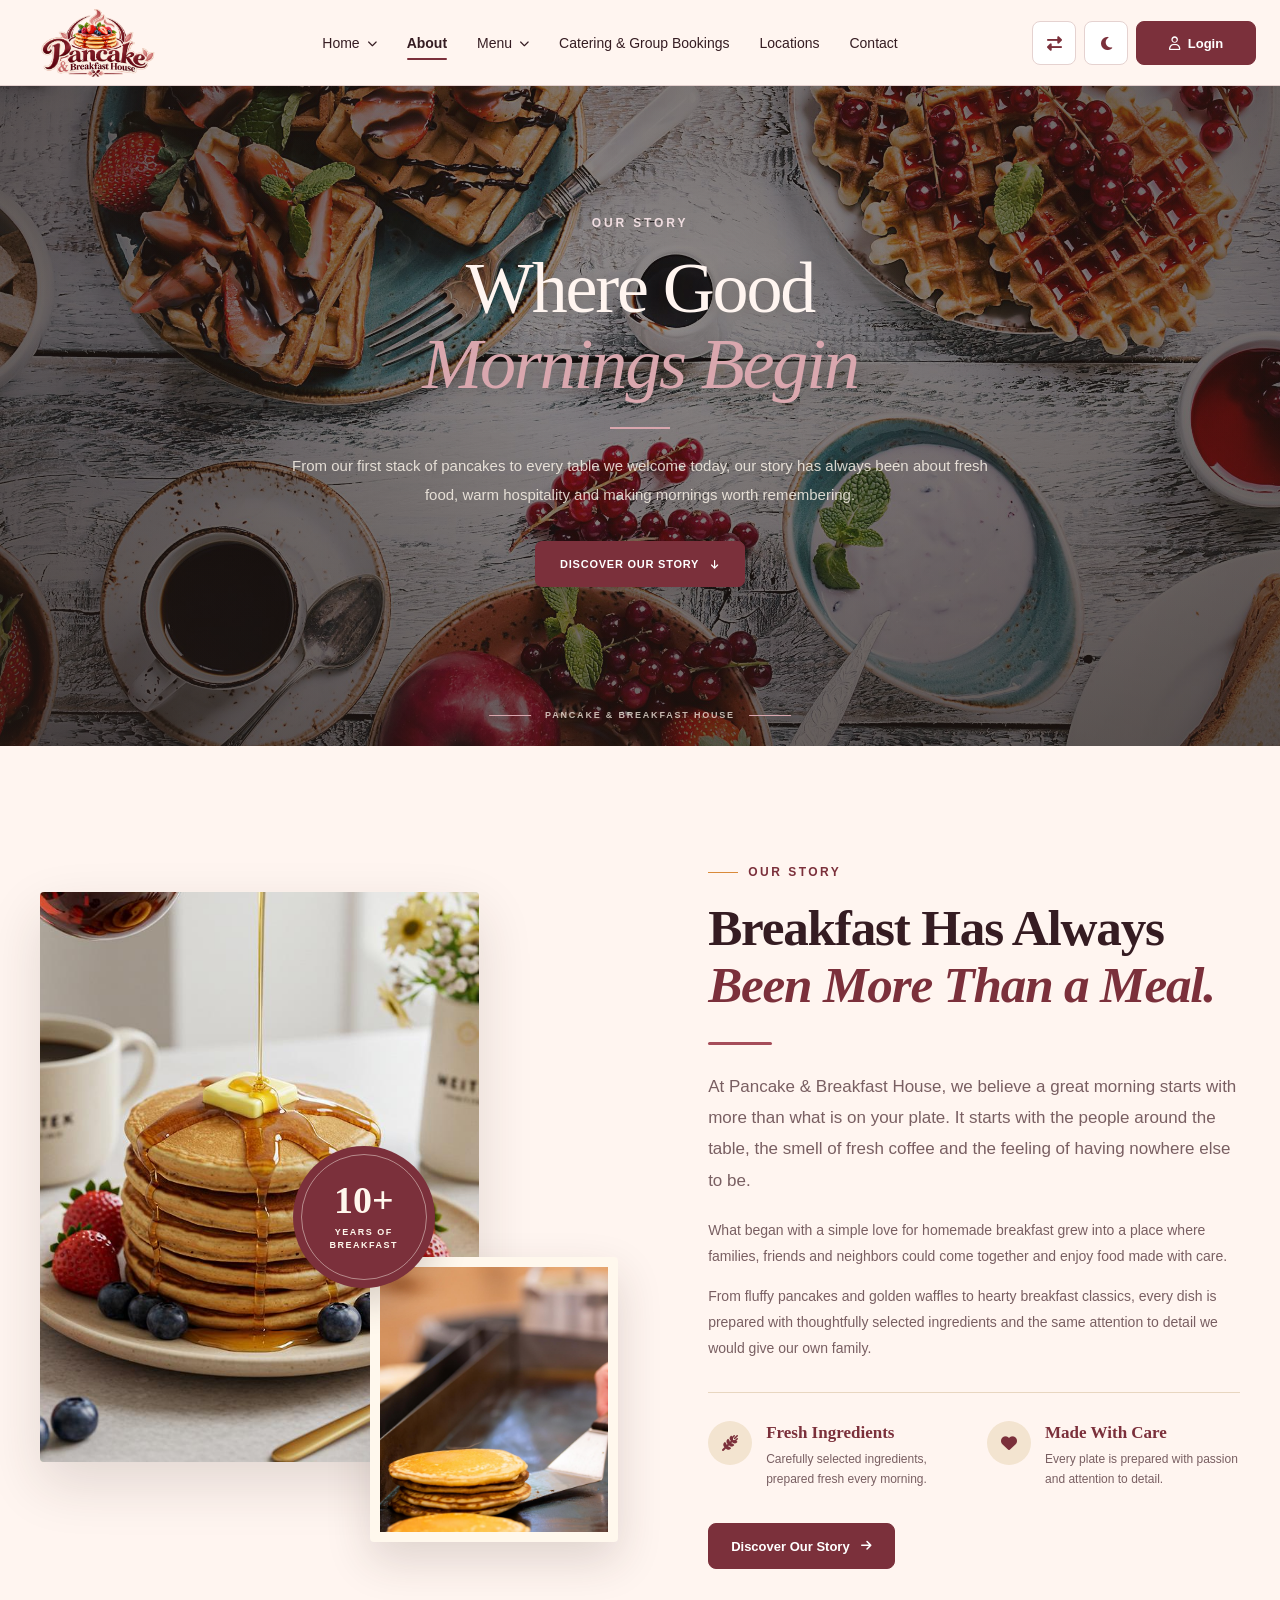
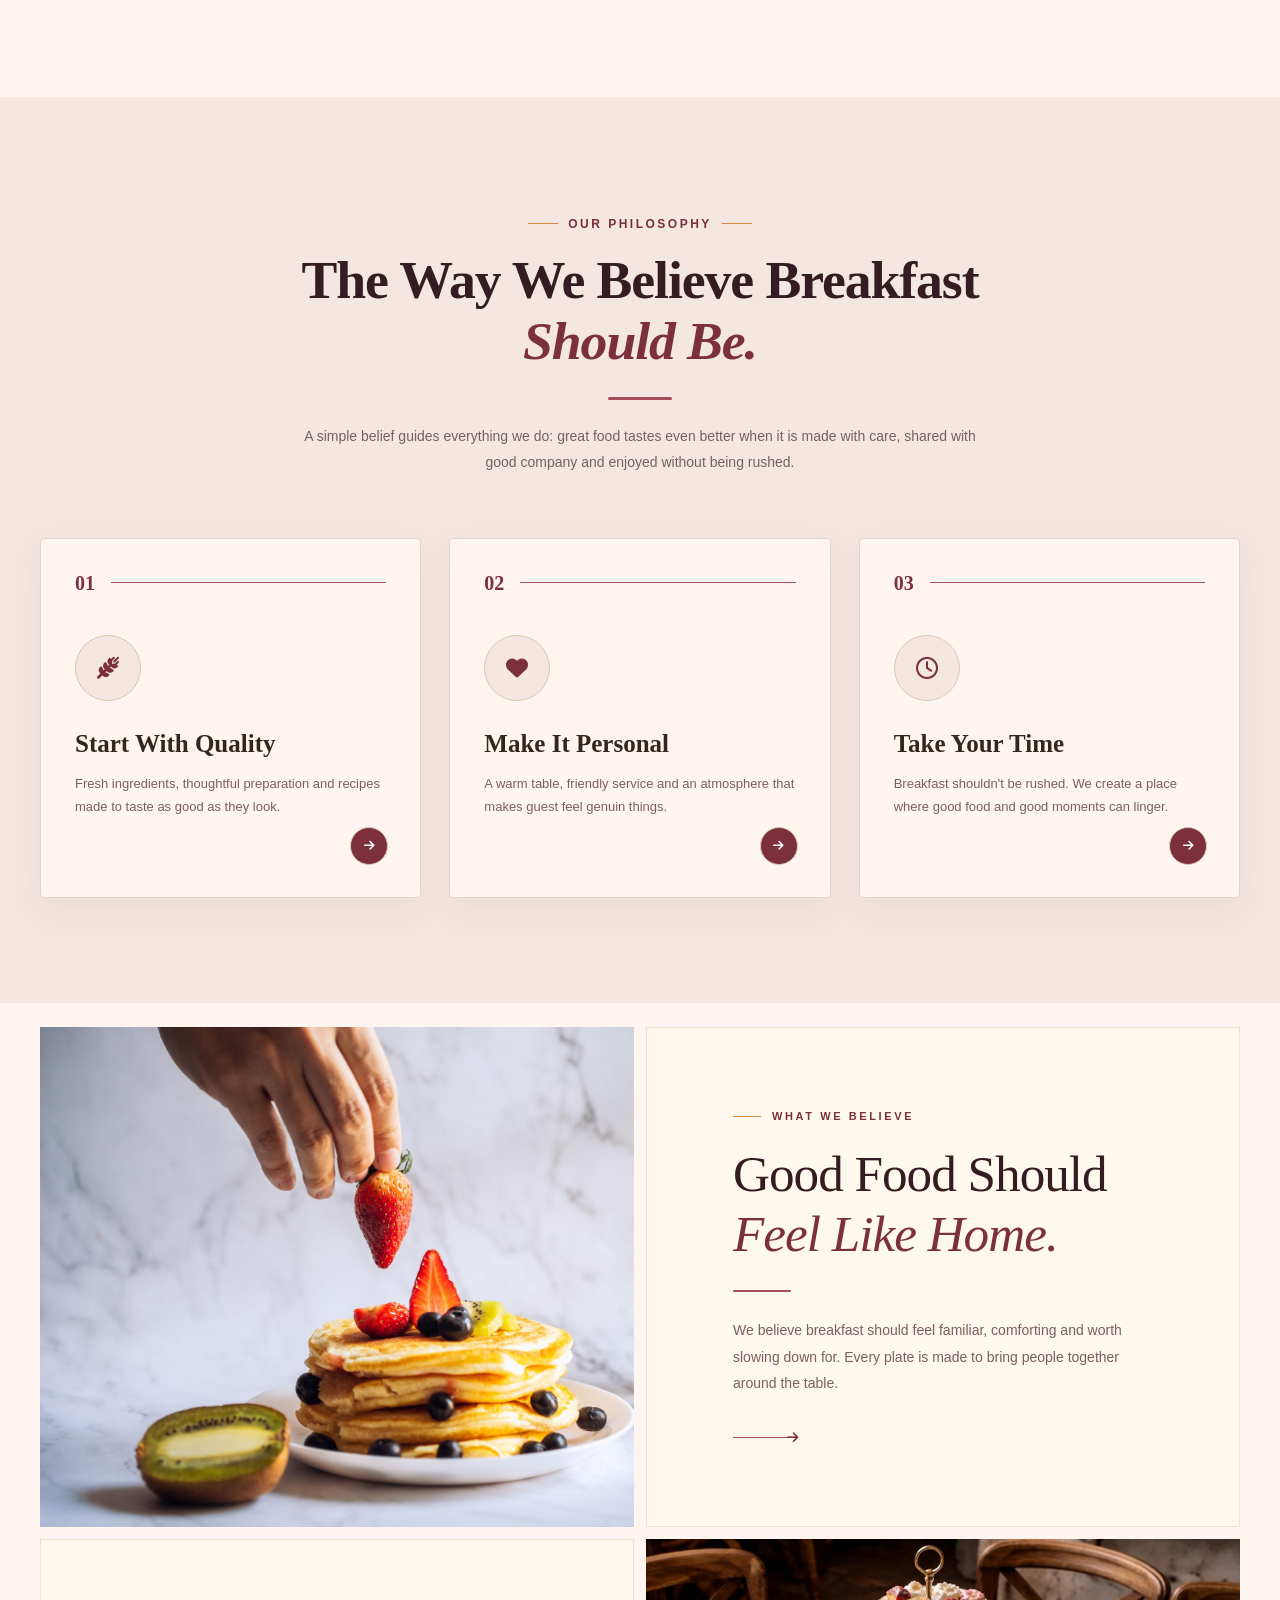
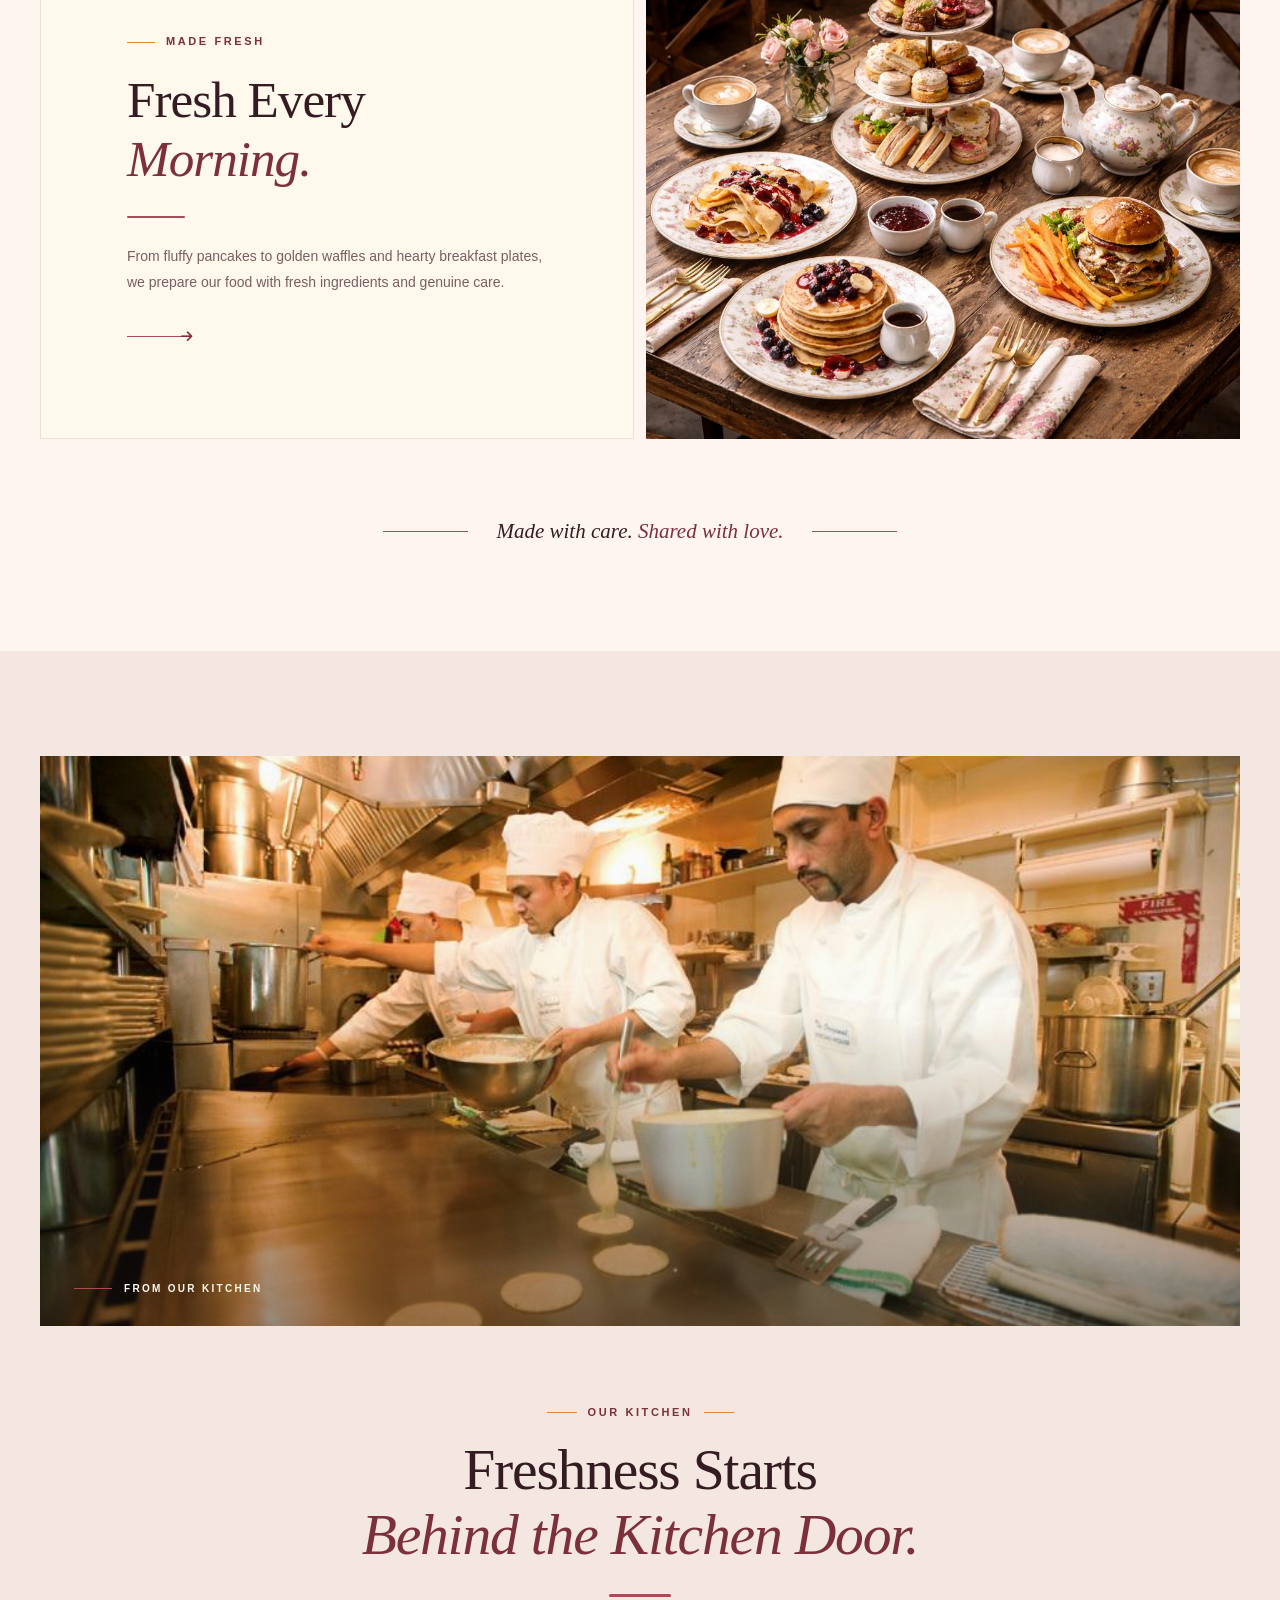
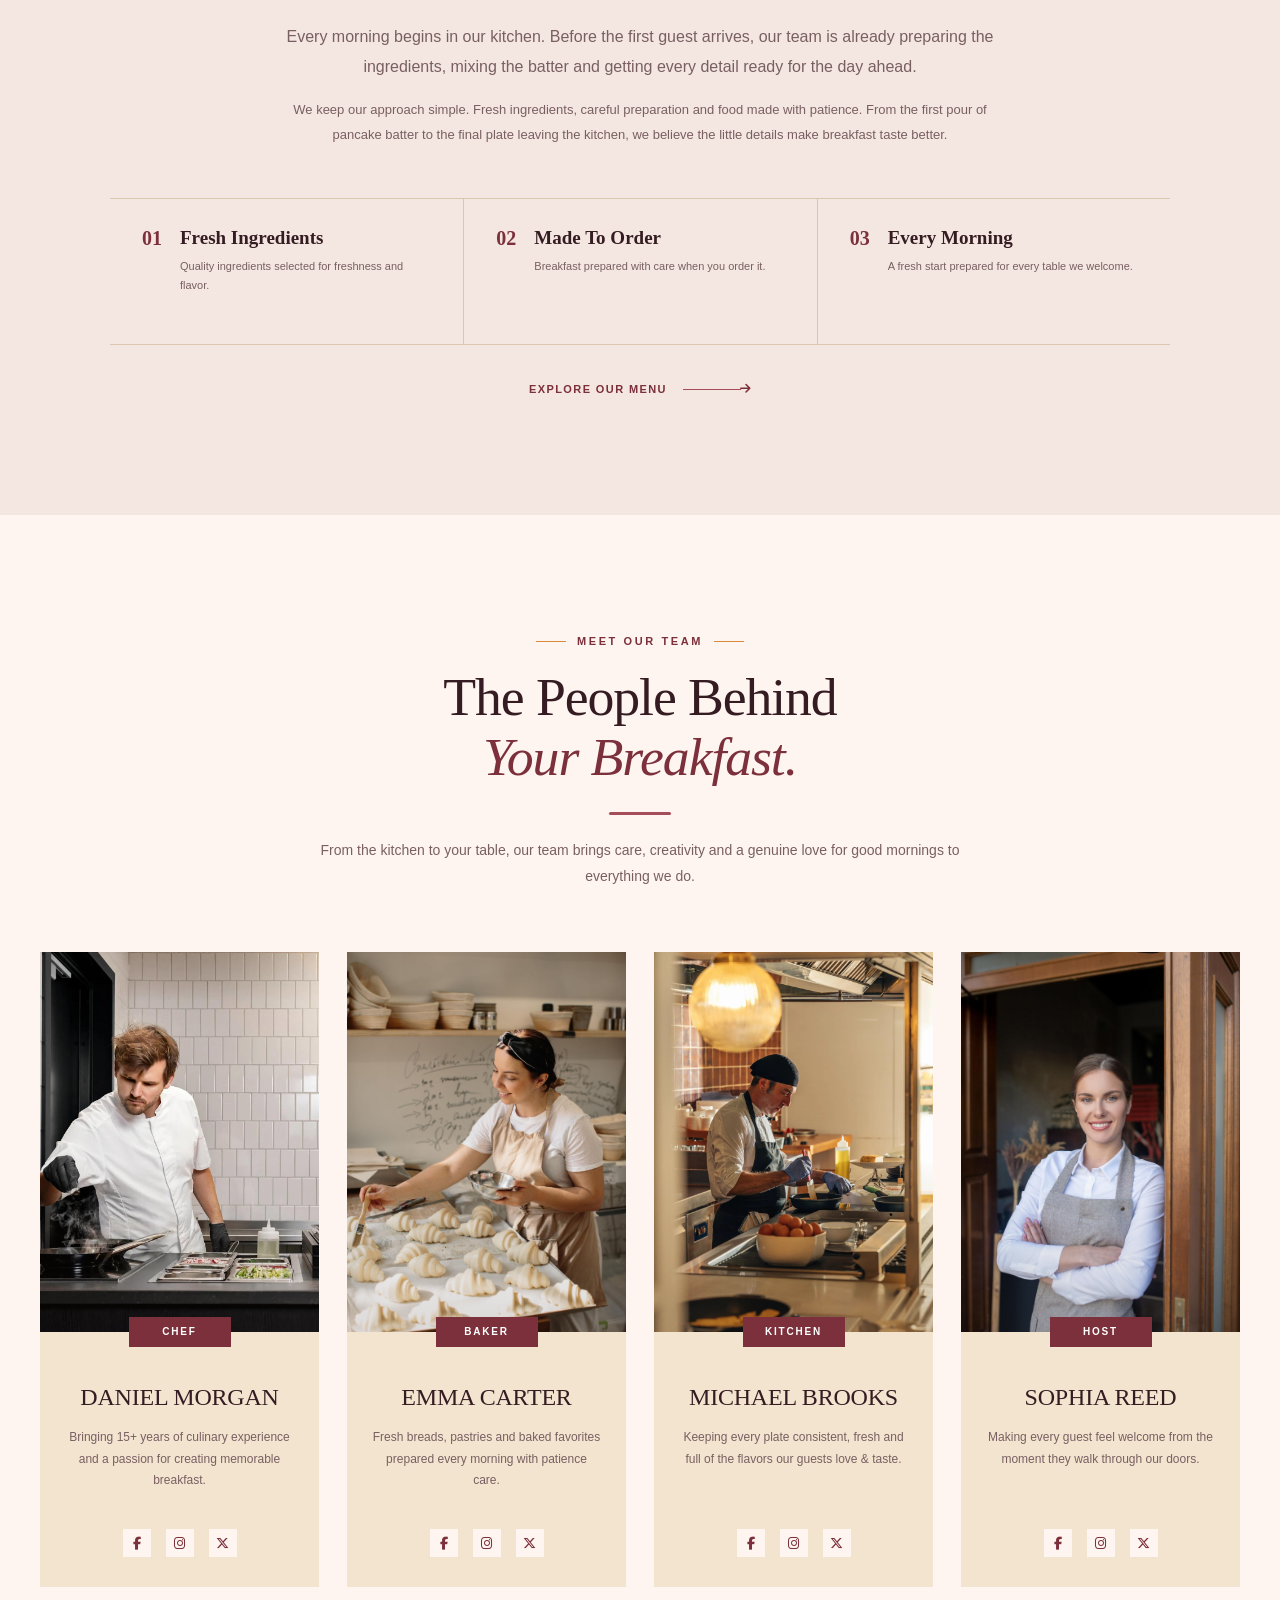
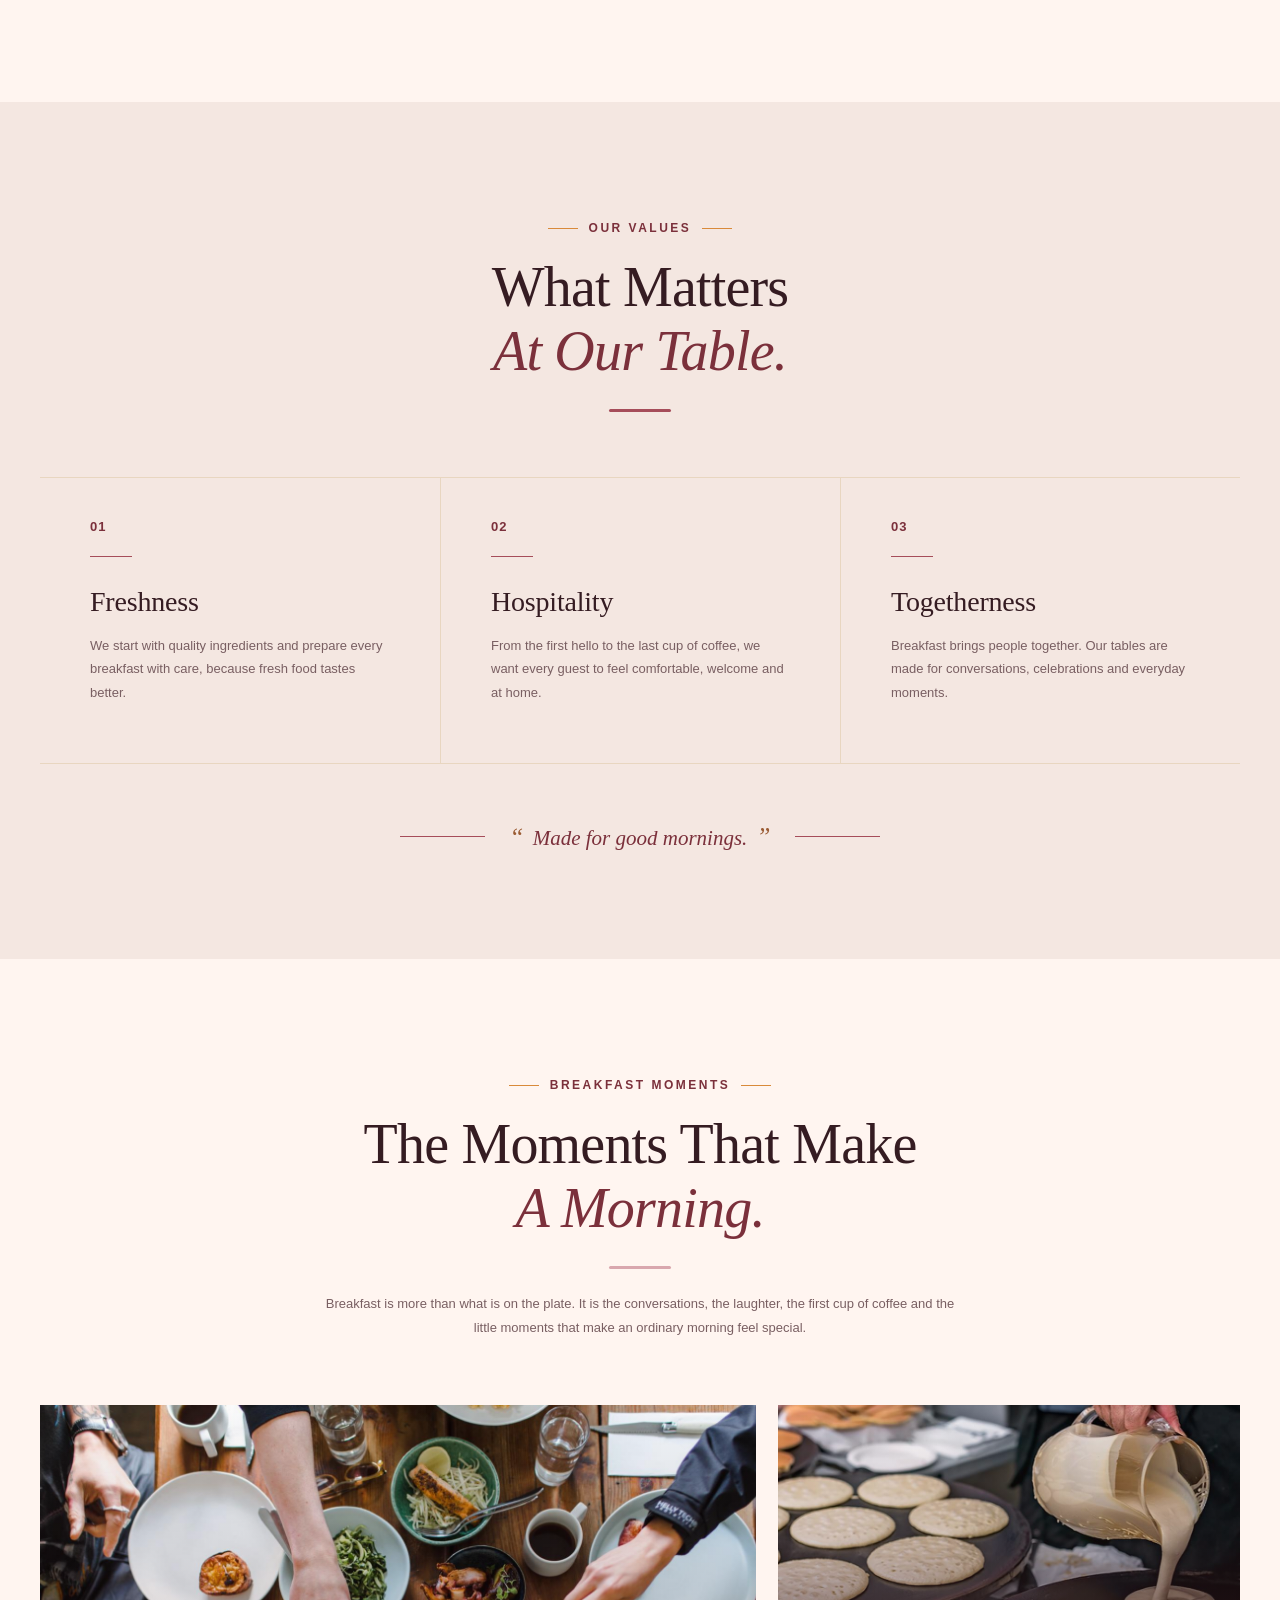
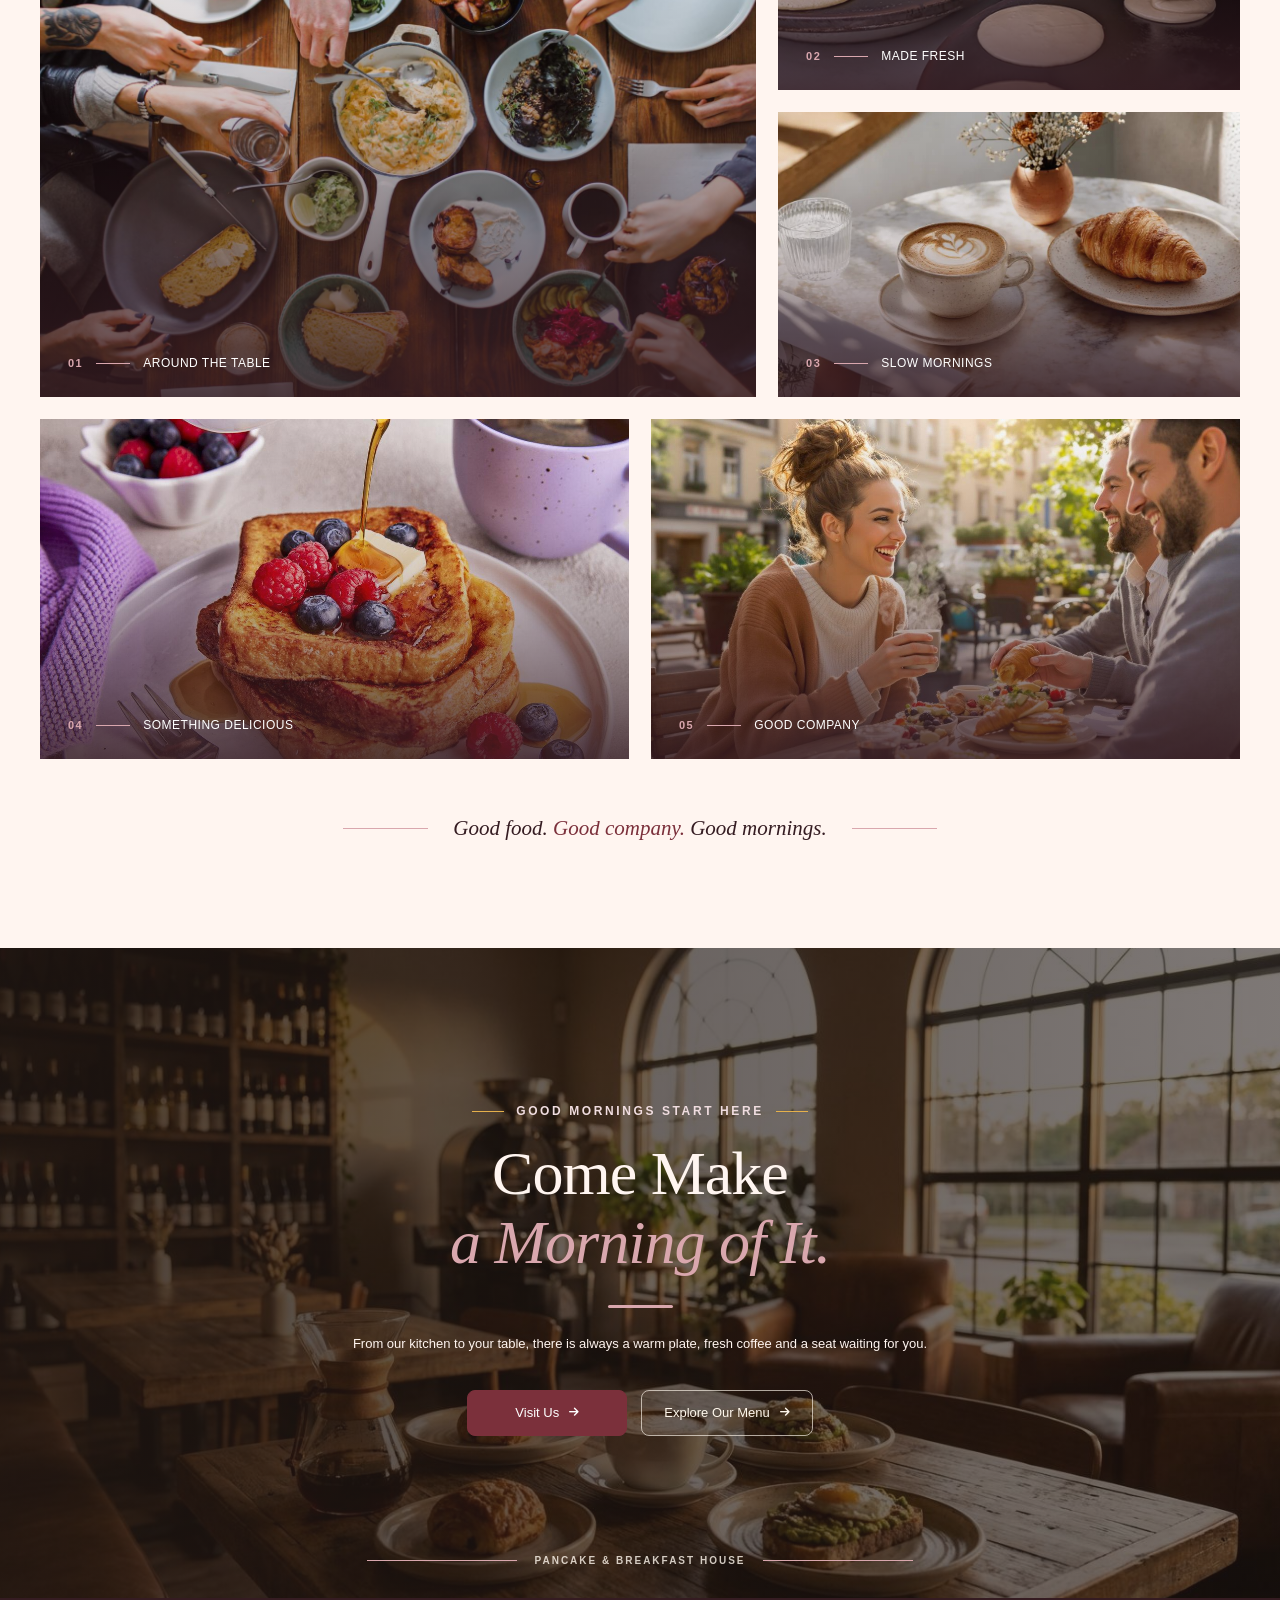
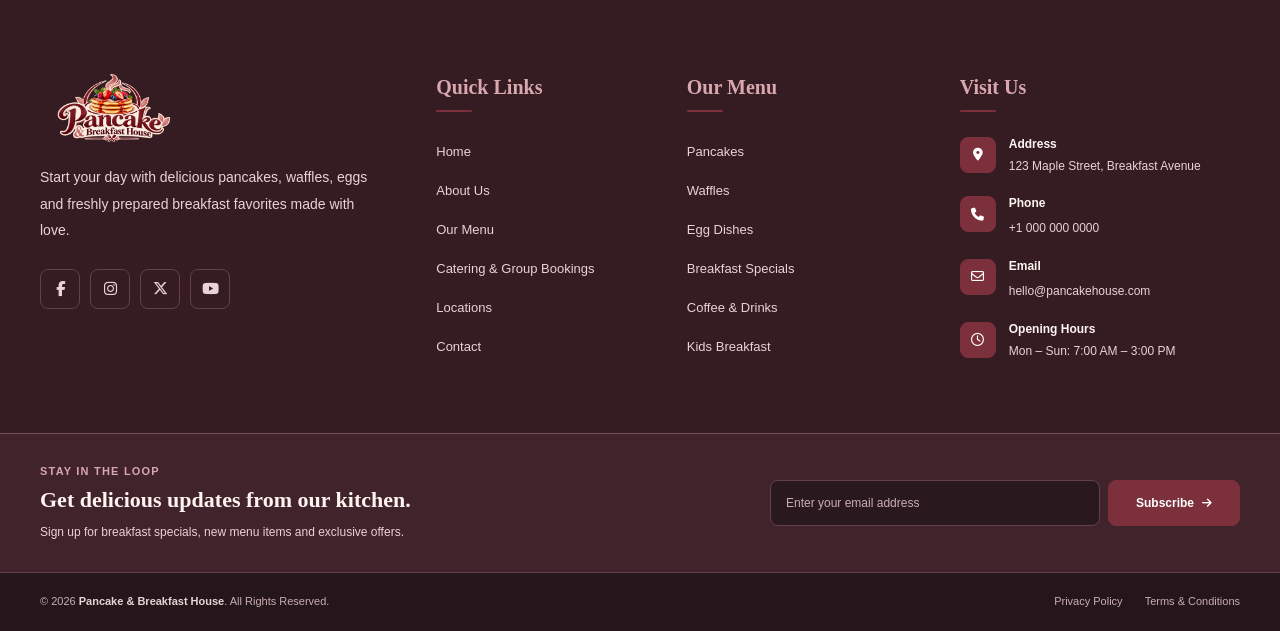
==== commit ed9058af: "Add files via upload" ====
--- a/about.html
+++ b/about.html
@@ -860,23 +860,7 @@
         </div>
 
 
-        <!-- =================================================
-             PHILOSOPHY QUOTE
-        ================================================== -->
-
-        <div class="about-philosophy-quote">
-
-            <span class="about-philosophy-quote-mark">
-                “
-            </span>
-
-            <p class="about-philosophy-quote-text">
-                Good mornings are made with care.
-            </p>
-
-            <span class="about-philosophy-quote-line"></span>
-
-        </div>
+        
 
     </div>
 
--- a/css/style.css
+++ b/css/style.css
@@ -0,0 +1,45678 @@
+/* =========================================================
+   PANCAKE & BREAKFAST HOUSE
+   PART 2
+   MAIN CSS + DARK MODE
+
+   IMPORTANT:
+   - One logo
+   - One navigation
+   - Header controls on RIGHT
+   - Navigation centered
+   - No separate mobile navigation
+   - Responsive CSS comes in PART 3
+========================================================= */
+
+
+/* =========================================================
+   01. ROOT VARIABLES
+========================================================= */
+/* =========================================================
+   PREMIUM BURGUNDY THEME
+========================================================= */
+
+:root {
+    /* PRIMARY COLORS */
+    --primary-color: #7B303B;
+    --primary-hover: #61232D;
+    --primary-light: #A64D5A;
+
+    /* ACCENT COLORS */
+    --accent-color: #A64D5A;
+    --accent-hover: #873A46;
+    --accent-light: #F0DDE0;
+
+    /* BACKGROUNDS */
+    --bg-color: #FFF5F0;
+    --bg-light: #FFFAF7;
+    --bg-white: #FFFFFF;
+    --bg-cream: #FFF5F0;
+    --bg-beige: #F4E7E1;
+
+    /* TEXT */
+    --text-color: #351C22;
+    --text-dark: #351C22;
+    --text-muted: #795F62;
+    --text-light: #FFF5F0;
+
+    /* BORDERS */
+    --border-color: #E5D2D0;
+    --border-light: #F0E3DF;
+
+    /* BUTTONS */
+    --button-bg: #7B303B;
+    --button-hover: #61232D;
+    --button-text: #FFFFFF;
+
+    /* PREMIUM DETAILS */
+    --highlight-color: #D9A7AE;
+    --shadow-color: rgba(53, 28, 34, 0.12);
+}
+/* =========================================================
+   PREMIUM BURGUNDY — DARK MODE
+========================================================= */
+
+body.dark-mode {
+    --primary-color: #C47A85;
+    --primary-hover: #D99AA3;
+    --primary-light: #E0AAB2;
+
+    --accent-color: #C47A85;
+    --accent-hover: #D99AA3;
+    --accent-light: #513039;
+
+    --bg-color: #24161A;
+    --bg-light: #2E1C21;
+    --bg-white: #382329;
+    --bg-cream: #2E1C21;
+    --bg-beige: #41272E;
+
+    --text-color: #FFF5F0;
+    --text-dark: #FFF5F0;
+    --text-muted: #D8BEC2;
+    --text-light: #FFF5F0;
+
+    --border-color: #56343C;
+    --border-light: #472A31;
+
+    --button-bg: #C47A85;
+    --button-hover: #D99AA3;
+    --button-text: #24161A;
+
+    --highlight-color: #79434D;
+    --shadow-color: rgba(0, 0, 0, 0.25);
+}
+:root {
+
+        /* =====================================================
+       HEADER
+    ===================================================== */
+
+    --header-height: 86px;
+
+    --container-width: 1440px;
+
+    --container-padding: 24px;
+
+
+    /* =====================================================
+       LOGO
+    ===================================================== */
+
+    --logo-width: 190px;
+
+    --logo-height: 68px;
+
+
+    /* =====================================================
+       NAVIGATION
+    ===================================================== */
+
+    --nav-gap: 26px;
+
+    --nav-font-size: 14px;
+
+    --nav-font-weight: 500;
+
+
+    /* =====================================================
+       CONTROLS
+    ===================================================== */
+
+    --controls-width: 250px;
+
+
+    /* =====================================================
+       BUTTONS
+    ===================================================== */
+
+    --button-height: 44px;
+
+    --button-radius: 8px;
+
+    --button-padding-x: 18px;
+
+
+    /* =====================================================
+       DROPDOWN
+    ===================================================== */
+
+    --dropdown-radius: 8px;
+
+    --dropdown-shadow:
+        0 15px 40px rgba(53, 37, 31, 0.12);
+
+
+    /* =====================================================
+       TYPOGRAPHY
+    ===================================================== */
+
+    --font-body: "Poppins", sans-serif;
+
+    --font-heading: "Playfair Display", serif;
+
+
+    /* =====================================================
+       TRANSITION
+    ===================================================== */
+
+    --transition-fast: 0.2s ease;
+
+    --transition-normal: 0.3s ease;
+
+}
+
+
+
+
+/* =========================================================
+   03. RESET
+========================================================= */
+
+*,
+*::before,
+*::after {
+
+    box-sizing: border-box;
+
+    margin: 0;
+
+    padding: 0;
+
+}
+
+
+html {
+
+    width: 100%;
+
+    min-height: 100%;
+
+    scroll-behavior: smooth;
+
+    overflow-x: hidden;
+
+}
+
+
+body {
+
+    width: 100%;
+
+    min-height: 100vh;
+
+    margin: 0;
+
+    padding: 0;
+
+    background: var(--body-background);
+
+    color: var(--text-color);
+
+    font-family: var(--font-body);
+
+    font-size: 15px;
+
+    font-weight: 400;
+
+    line-height: 1.6;
+
+    overflow-x: hidden;
+
+    transition:
+        background-color var(--transition-normal),
+        color var(--transition-normal);
+
+}
+
+
+button,
+input,
+textarea,
+select {
+
+    font: inherit;
+
+}
+
+
+button {
+
+    border: 0;
+
+    outline: none;
+
+}
+
+
+a {
+
+    color: inherit;
+
+    text-decoration: none;
+
+}
+
+
+img {
+
+    max-width: 100%;
+
+    display: block;
+
+}
+
+
+ul,
+ol {
+
+    list-style: none;
+
+}
+/* =========================================================
+   HEADER — BURGUNDY THEME COLORS ONLY
+========================================================= */
+
+/* Default header background */
+.site-header {
+    background: #FFF5F0;
+    border-bottom-color: #E5D2D0;
+}
+
+/* Navigation links */
+.site-header .main-nav > a,
+.site-header .nav-dropdown-toggle {
+    color: #351C22;
+}
+
+.site-header .main-nav > a:hover,
+.site-header .nav-dropdown-toggle:hover {
+    color: #A64D5A;
+}
+
+/* RTL and dark mode toggle buttons */
+.site-header .header-control-btn {
+    color: #7B303B;
+    background: #FFFFFF;
+    border-color: #E5D2D0;
+}
+
+.site-header .header-control-btn:hover {
+    color: #FFFFFF;
+    background: #A64D5A;
+    border-color: #A64D5A;
+}
+
+/* Login button */
+.site-header .login-btn {
+    color: #FFFFFF;
+    background: #7B303B;
+    border-color: #7B303B;
+}
+
+.site-header .login-btn:hover {
+    color: #FFFFFF;
+    background: #A64D5A;
+    border-color: #A64D5A;
+}
+
+/* Dropdown menu */
+.site-header .nav-dropdown-menu {
+    background: #FFF5F0;
+    border-color: #E5D2D0;
+}
+
+.site-header .nav-dropdown-menu a {
+    color: #351C22;
+}
+
+.site-header .nav-dropdown-menu a:hover,
+.site-header .nav-dropdown-menu a.active {
+    color: #FFFFFF;
+    background: #7B303B;
+}
+
+/* Header when scrolling — remains fixed */
+.site-header.scrolled {
+    background: #351C22;
+    border-bottom-color: #56343C;
+}
+
+/* Navigation colors when scrolling */
+.site-header.scrolled .main-nav > a,
+.site-header.scrolled .nav-dropdown-toggle {
+    color: #FFF5F0;
+}
+
+.site-header.scrolled .main-nav > a:hover,
+.site-header.scrolled .nav-dropdown-toggle:hover {
+    color: #D99AA3;
+}
+
+/* Toggle buttons when scrolling */
+.site-header.scrolled .header-control-btn {
+    color: #FFF5F0;
+    background: #41232B;
+    border-color: #79505A;
+}
+
+/* Login button when scrolling */
+.site-header.scrolled .login-btn {
+    color: #FFFFFF;
+    background: #7B303B;
+    border-color: #A64D5A;
+}
+
+/* Dark mode */
+body.dark-mode .site-header {
+    background: #24161A;
+    border-bottom-color: #56343C;
+}
+
+body.dark-mode .site-header .main-nav > a,
+body.dark-mode .site-header .nav-dropdown-toggle {
+    color: #FFF5F0;
+}
+
+body.dark-mode .site-header .header-control-btn {
+    color: #FFF5F0;
+    background: #382329;
+    border-color: #56343C;
+}
+
+body.dark-mode .site-header .nav-dropdown-menu {
+    background: #382329;
+    border-color: #56343C;
+}
+
+body.dark-mode .site-header .nav-dropdown-menu a {
+    color: #FFF5F0;
+}
+/* =========================================================
+   HEADER — REMOVE TRANSPARENCY ON SCROLL
+   PREMIUM BURGUNDY THEME
+========================================================= */
+
+/* HEADER — ALWAYS SOLID BACKGROUND */
+
+.site-header,
+.site-header.scrolled,
+.site-header.sticky,
+.site-header.header-scrolled,
+.site-header.is-scrolled {
+    background: #FFF5F0 !important;
+    background-color: #FFF5F0 !important;
+
+    border-bottom: 1px solid #E5D2D0 !important;
+
+    backdrop-filter: none !important;
+    -webkit-backdrop-filter: none !important;
+}
+
+/* NAVIGATION — BURGUNDY TEXT */
+
+.site-header .nav-link,
+.site-header .nav-dropdown-toggle {
+    color: #351C22 !important;
+}
+
+.site-header .nav-link:hover,
+.site-header .nav-dropdown-toggle:hover {
+    color: #7B303B !important;
+}
+
+/* RTL & DARK MODE BUTTONS */
+
+.site-header .header-control-btn {
+    background: #FFFFFF !important;
+    color: #7B303B !important;
+    border-color: #E5D2D0 !important;
+}
+
+.site-header .header-control-btn:hover {
+    background: #7B303B !important;
+    color: #FFFFFF !important;
+    border-color: #7B303B !important;
+}
+
+/* LOGIN BUTTON */
+
+.site-header .login-btn {
+    background: #7B303B !important;
+    color: #FFFFFF !important;
+    border-color: #7B303B !important;
+}
+
+.site-header .login-btn:hover {
+    background: #61232D !important;
+    border-color: #61232D !important;
+}
+
+/* DARK MODE — SOLID BACKGROUND */
+
+body.dark-mode .site-header,
+body.dark-mode .site-header.scrolled,
+body.dark-mode .site-header.sticky,
+body.dark-mode .site-header.header-scrolled,
+body.dark-mode .site-header.is-scrolled {
+    background: #24161A !important;
+    background-color: #24161A !important;
+    border-bottom-color: #56343C !important;
+}
+
+body.dark-mode .site-header .nav-link,
+body.dark-mode .site-header .nav-dropdown-toggle {
+    color: #FFF5F0 !important;
+}
+
+body.dark-mode .site-header .header-control-btn {
+    background: #382329 !important;
+    color: #FFF5F0 !important;
+    border-color: #56343C !important;
+}
+
+/* =========================================================
+   04. HEADER
+========================================================= */
+
+.site-header {
+
+    position: fixed;
+
+    top: 0;
+
+    left: 0;
+
+    width: 100%;
+
+    height: var(--header-height);
+
+    z-index: 1000;
+
+    background: var(--header-background);
+
+    border-bottom: 1px solid var(--border-color);
+
+    transition:
+        background-color var(--transition-normal),
+        border-color var(--transition-normal);
+
+}
+
+
+/* =========================================================
+   05. HEADER CONTAINER
+========================================================= */
+
+.header-container {
+
+    position: relative;
+
+    width: 100%;
+
+    max-width: var(--container-width);
+
+    height: var(--header-height);
+
+    margin: 0 auto;
+
+    padding:
+        0
+        var(--container-padding);
+
+    display: flex;
+
+    align-items: center;
+
+    justify-content: space-between;
+
+}
+
+
+/* =========================================================
+   06. LOGO
+========================================================= */
+
+.site-logo {
+
+    position: relative;
+
+    z-index: 30;
+
+    width: var(--logo-width);
+
+    height: var(--logo-height);
+
+    flex-shrink: 0;
+
+    display: flex;
+
+    align-items: center;
+
+    justify-content: flex-start;
+
+}
+
+
+.site-logo img {
+
+    width: auto;
+
+    max-width: 100%;
+
+    height: var(--logo-height);
+
+    object-fit: contain;
+
+    object-position: center;
+
+}
+
+
+/* =========================================================
+   07. MAIN NAVIGATION
+
+   The navigation gets the remaining header width.
+
+   The controls are positioned independently on the
+   right side of this navigation.
+
+   Extra right padding prevents the menu from touching
+   the controls.
+========================================================= */
+
+.main-nav {
+
+    position: relative;
+
+    flex: 1;
+
+    min-width: 0;
+
+    height: 100%;
+
+    padding-right: var(--controls-width);
+
+    display: flex;
+
+    align-items: center;
+
+    justify-content: center;
+
+    gap: var(--nav-gap);
+
+}
+
+
+/* =========================================================
+   08. NAVIGATION LINKS
+========================================================= */
+
+.nav-link,
+.nav-dropdown-toggle {
+
+    position: relative;
+
+    min-height: var(--button-height);
+
+    padding:
+        0
+        3px;
+
+    display: inline-flex;
+
+    align-items: center;
+
+    justify-content: center;
+
+    gap: 7px;
+
+    background: transparent;
+
+    color: var(--text-color);
+
+    font-family: var(--font-body);
+
+    font-size: var(--nav-font-size);
+
+    font-weight: var(--nav-font-weight);
+
+    line-height: 1;
+
+    white-space: nowrap;
+
+    cursor: pointer;
+
+    transition:
+        color var(--transition-fast);
+
+}
+
+
+/* =========================================================
+   NAV HOVER
+========================================================= */
+
+.nav-link:hover,
+.nav-dropdown-toggle:hover {
+
+    color: var(--primary-color);
+
+}
+
+
+/* =========================================================
+   ACTIVE NAVIGATION
+========================================================= */
+
+.nav-link.active {
+
+    color: var(--primary-color);
+
+    font-weight: 600;
+
+}
+
+
+.nav-link.active::after {
+
+    content: "";
+
+    position: absolute;
+
+    left: 3px;
+
+    right: 3px;
+
+    bottom: 5px;
+
+    height: 2px;
+
+    border-radius: 20px;
+
+    background: var(--primary-color);
+
+}
+
+
+/* =========================================================
+   09. NAV DROPDOWN
+========================================================= */
+
+.nav-dropdown {
+
+    position: relative;
+
+    height: 100%;
+
+    flex-shrink: 0;
+
+    display: flex;
+
+    align-items: center;
+
+}
+
+
+.nav-dropdown-toggle {
+
+    border: 0;
+
+    outline: none;
+
+}
+
+
+/* =========================================================
+   DROPDOWN ARROW
+========================================================= */
+
+.nav-dropdown-toggle i {
+
+    font-size: 10px;
+
+    transition:
+        transform var(--transition-normal);
+
+}
+
+
+/* =========================================================
+   ARROW OPEN
+========================================================= */
+
+.nav-dropdown:hover
+.nav-dropdown-toggle i,
+
+.nav-dropdown:focus-within
+.nav-dropdown-toggle i,
+
+.nav-dropdown.is-open
+.nav-dropdown-toggle i {
+
+    transform: rotate(180deg);
+
+}
+
+
+/* =========================================================
+   10. DROPDOWN MENU
+========================================================= */
+
+.nav-dropdown-menu {
+
+    position: absolute;
+
+    top: calc(100% + 10px);
+
+    left: 50%;
+
+    width: max-content;
+
+    min-width: 180px;
+
+    padding: 8px;
+
+    background: var(--dropdown-background);
+
+    border: 1px solid var(--border-color);
+
+    border-radius: var(--dropdown-radius);
+
+    box-shadow: var(--dropdown-shadow);
+
+    opacity: 0;
+
+    visibility: hidden;
+
+    pointer-events: none;
+
+    transform:
+        translateX(-50%)
+        translateY(10px);
+
+    z-index: 1100;
+
+    transition:
+        opacity var(--transition-normal),
+        visibility var(--transition-normal),
+        transform var(--transition-normal);
+
+}
+
+
+/* =========================================================
+   DROPDOWN BRIDGE
+========================================================= */
+
+.nav-dropdown-menu::before {
+
+    content: "";
+
+    position: absolute;
+
+    top: -11px;
+
+    left: 0;
+
+    width: 100%;
+
+    height: 11px;
+
+    background: transparent;
+
+}
+
+
+/* =========================================================
+   HOME DROPDOWN
+========================================================= */
+
+.nav-dropdown:first-child
+.nav-dropdown-menu {
+
+    min-width: 175px;
+
+}
+
+
+/* =========================================================
+   MENU DROPDOWN
+
+   Menu is the second .nav-dropdown in your HTML.
+========================================================= */
+
+.nav-dropdown:nth-of-type(2)
+.nav-dropdown-menu {
+
+    min-width: 220px;
+
+}
+
+
+/* =========================================================
+   DROPDOWN OPEN
+========================================================= */
+
+.nav-dropdown:hover
+> .nav-dropdown-menu,
+
+.nav-dropdown:focus-within
+> .nav-dropdown-menu,
+
+.nav-dropdown.is-open
+> .nav-dropdown-menu {
+
+    opacity: 1;
+
+    visibility: visible;
+
+    pointer-events: auto;
+
+    transform:
+        translateX(-50%)
+        translateY(0);
+
+}
+
+
+/* =========================================================
+   11. DROPDOWN LINKS
+========================================================= */
+
+.nav-dropdown-menu a {
+
+    width: 100%;
+
+    min-height: 42px;
+
+    padding:
+        0
+        14px;
+
+    display: flex;
+
+    align-items: center;
+
+    border-radius: 6px;
+
+    color: var(--text-color);
+
+    font-family: var(--font-body);
+
+    font-size: 13px;
+
+    font-weight: 500;
+
+    line-height: 1.4;
+
+    white-space: nowrap;
+
+    transition:
+        background-color var(--transition-fast),
+        color var(--transition-fast);
+
+}
+
+
+.nav-dropdown-menu a:hover {
+
+    background: var(--hover-background);
+
+    color: var(--primary-color);
+
+}
+
+
+.nav-dropdown-menu a.active {
+
+    background: var(--hover-background);
+
+    color: var(--primary-color);
+
+    font-weight: 600;
+
+}
+
+
+/* =========================================================
+   12. HEADER CONTROLS
+
+   IMPORTANT:
+
+   These buttons are NOT part of the centered menu.
+
+   They are locked to the RIGHT side.
+========================================================= */
+
+.header-controls {
+
+    position: absolute;
+
+    top: 50%;
+
+    right: 0;
+
+    transform: translateY(-50%);
+
+    width: var(--controls-width);
+
+    height: var(--button-height);
+
+    display: flex;
+
+    align-items: center;
+
+    justify-content: flex-end;
+
+    gap: 8px;
+
+    z-index: 50;
+
+}
+
+
+/* =========================================================
+   13. RTL BUTTON + DARK MODE BUTTON
+========================================================= */
+
+.header-control-btn {
+
+    width: var(--button-height);
+
+    height: var(--button-height);
+
+    flex: 0 0 var(--button-height);
+
+    display: inline-flex;
+
+    align-items: center;
+
+    justify-content: center;
+
+    border: 1px solid var(--border-color);
+
+    border-radius: var(--button-radius);
+
+    background: transparent;
+
+    color: var(--text-color);
+
+    cursor: pointer;
+
+    transition:
+        background-color var(--transition-fast),
+        border-color var(--transition-fast),
+        color var(--transition-fast);
+
+}
+
+
+.header-control-btn i {
+
+    font-size: 15px;
+
+    pointer-events: none;
+
+}
+
+
+/* =========================================================
+   CONTROL HOVER
+========================================================= */
+
+.header-control-btn:hover {
+
+    background: var(--primary-color);
+
+    border-color: var(--primary-color);
+
+    color: #ffffff;
+
+}
+
+
+/* =========================================================
+   ACTIVE CONTROL
+========================================================= */
+
+.header-control-btn.active {
+
+    background: var(--primary-color);
+
+    border-color: var(--primary-color);
+
+    color: #ffffff;
+
+}
+
+
+/* =========================================================
+   14. LOGIN BUTTON
+========================================================= */
+
+.login-btn {
+
+    min-width: 120px;
+
+    height: var(--button-height);
+
+    padding:
+        0
+        var(--button-padding-x);
+
+    flex: 0 0 120px;
+
+    display: inline-flex;
+
+    align-items: center;
+
+    justify-content: center;
+
+    gap: 8px;
+
+    border: 1px solid var(--primary-color);
+
+    border-radius: var(--button-radius);
+
+    background: var(--primary-color);
+
+    color: #ffffff;
+
+    font-family: var(--font-body);
+
+    font-size: 13px;
+
+    font-weight: 600;
+
+    line-height: 1;
+
+    white-space: nowrap;
+
+    cursor: pointer;
+
+    transition:
+        background-color var(--transition-fast),
+        border-color var(--transition-fast);
+
+}
+
+
+.login-btn i {
+
+    font-size: 13px;
+
+}
+
+
+.login-btn:hover {
+
+    background: var(--primary-hover);
+
+    border-color: var(--primary-hover);
+
+    color: #ffffff;
+
+}
+
+
+/* =========================================================
+   15. HAMBURGER
+
+   Hidden on desktop.
+
+   Part 3 will display this at 1199px and below.
+========================================================= */
+
+.menu-toggle {
+
+    display: none;
+
+    width: 46px;
+
+    height: 46px;
+
+    flex-shrink: 0;
+
+    align-items: center;
+
+    justify-content: center;
+
+    border: 1px solid var(--border-color);
+
+    border-radius: var(--button-radius);
+
+    background: var(--primary-color);
+
+    color: #ffffff;
+
+    cursor: pointer;
+
+    transition:
+        background-color var(--transition-fast),
+        border-color var(--transition-fast);
+
+}
+
+
+.menu-toggle i {
+
+    font-size: 19px;
+
+    pointer-events: none;
+
+}
+
+
+.menu-toggle:hover {
+
+    background: var(--primary-hover);
+
+    border-color: var(--primary-hover);
+
+}
+
+
+.menu-toggle.is-active {
+
+    background: var(--primary-hover);
+
+    border-color: var(--primary-hover);
+
+}
+
+
+/* =========================================================
+   16. MAIN
+========================================================= */
+
+main {
+
+    width: 100%;
+
+    min-height:
+        calc(100vh - var(--header-height));
+
+    padding-top: var(--header-height);
+
+    background: var(--body-background);
+
+    transition:
+        background-color var(--transition-normal);
+
+}
+
+
+/* =========================================================
+   17. TYPOGRAPHY
+========================================================= */
+
+h1,
+h2,
+h3,
+h4,
+h5,
+h6 {
+
+    margin: 0;
+
+    color: var(--text-color);
+
+    font-family: var(--font-heading);
+
+    font-weight: 600;
+
+    line-height: 1.2;
+
+}
+
+
+p {
+
+    margin: 0;
+
+    color: var(--text-secondary);
+
+}
+
+
+/* =========================================================
+   18. FOCUS
+========================================================= */
+
+.nav-link:focus-visible,
+.nav-dropdown-toggle:focus-visible,
+.nav-dropdown-menu a:focus-visible,
+.header-control-btn:focus-visible,
+.login-btn:focus-visible,
+.menu-toggle:focus-visible {
+
+    outline:
+        3px solid rgba(229, 176, 75, 0.45);
+
+    outline-offset: 3px;
+
+}
+
+
+/* =========================================================
+   19. SELECTION
+========================================================= */
+
+::selection {
+
+    background: var(--primary-color);
+
+    color: #ffffff;
+
+}
+
+
+/* =========================================================
+   20. SCROLLBAR
+========================================================= */
+
+::-webkit-scrollbar {
+
+    width: 8px;
+
+}
+
+
+::-webkit-scrollbar-track {
+
+    background: var(--body-background);
+
+}
+
+
+::-webkit-scrollbar-thumb {
+
+    background: var(--primary-color);
+
+    border-radius: 20px;
+
+}
+
+
+::-webkit-scrollbar-thumb:hover {
+
+    background: var(--primary-hover);
+
+}
+
+
+/* =========================================================
+   21. DARK MODE
+========================================================= */
+
+body.dark-mode {
+
+    background: var(--body-background);
+
+    color: var(--text-color);
+
+}
+
+
+/* =========================================================
+   DARK HEADER
+========================================================= */
+
+body.dark-mode .site-header {
+
+    background: var(--header-background);
+
+    border-color: var(--border-color);
+
+}
+
+
+/* =========================================================
+   DARK NAV
+========================================================= */
+
+body.dark-mode .nav-link,
+body.dark-mode .nav-dropdown-toggle {
+
+    color: var(--text-color);
+
+}
+
+
+body.dark-mode .nav-link:hover,
+body.dark-mode .nav-dropdown-toggle:hover {
+
+    color: var(--accent-color);
+
+}
+
+
+body.dark-mode .nav-link.active {
+
+    color: var(--accent-color);
+
+}
+
+
+body.dark-mode .nav-link.active::after {
+
+    background: var(--accent-color);
+
+}
+
+
+/* =========================================================
+   22. DARK DROPDOWN
+========================================================= */
+
+body.dark-mode .nav-dropdown-menu {
+
+    background: var(--dropdown-background);
+
+    border-color: var(--border-color);
+
+    box-shadow: var(--dropdown-shadow);
+
+}
+
+
+body.dark-mode .nav-dropdown-menu a {
+
+    color: var(--text-color);
+
+}
+
+
+body.dark-mode .nav-dropdown-menu a:hover,
+body.dark-mode .nav-dropdown-menu a.active {
+
+    background:
+        rgba(229, 176, 75, 0.10);
+
+    color: var(--accent-color);
+
+}
+
+
+/* =========================================================
+   23. DARK CONTROLS
+========================================================= */
+
+body.dark-mode .header-control-btn {
+
+    background: transparent;
+
+    border-color: var(--border-color);
+
+    color: var(--text-color);
+
+}
+
+
+body.dark-mode .header-control-btn:hover {
+
+    background: var(--accent-color);
+
+    border-color: var(--accent-color);
+
+    color: #211713;
+
+}
+
+
+body.dark-mode .header-control-btn.active {
+
+    background: var(--accent-color);
+
+    border-color: var(--accent-color);
+
+    color: #211713;
+
+}
+
+
+/* =========================================================
+   24. DARK LOGIN
+========================================================= */
+
+body.dark-mode .login-btn {
+
+    background: var(--primary-color);
+
+    border-color: var(--primary-color);
+
+    color: #ffffff;
+
+}
+
+
+body.dark-mode .login-btn:hover {
+
+    background: var(--secondary-color);
+
+    border-color: var(--secondary-color);
+
+    color: #ffffff;
+
+}
+
+
+/* =========================================================
+   25. DARK HAMBURGER
+========================================================= */
+
+body.dark-mode .menu-toggle {
+
+    background: var(--primary-color);
+
+    border-color: var(--primary-color);
+
+    color: #ffffff;
+
+}
+
+
+body.dark-mode .menu-toggle:hover,
+body.dark-mode .menu-toggle.is-active {
+
+    background: var(--secondary-color);
+
+    border-color: var(--secondary-color);
+
+    color: #ffffff;
+
+}
+
+
+/* =========================================================
+   26. DESKTOP TUNING
+========================================================= */
+
+@media (min-width: 1200px) {
+
+    .main-nav {
+
+        /*
+           Keeps the menu visually centered in the
+           available header space while leaving a full
+           250px area for the controls.
+        */
+
+        padding-right: var(--controls-width);
+
+        gap: 24px;
+
+    }
+
+}
+
+
+/* =========================================================
+   END PART 2
+========================================================= */
+
+
+
+
+/* =========================================================
+   PANCAKE & BREAKFAST HOUSE
+   FOOTER — PART 2
+   MAIN FOOTER CSS
+
+   RESPONSIVE + RTL RESPONSIVE
+   WILL BE ADDED IN PART 3
+========================================================= */
+
+
+/* =========================================================
+   01. FOOTER ROOT VARIABLES
+========================================================= */
+
+:root {
+
+    
+    /* =========================================================
+   FOOTER — PREMIUM BURGUNDY THEME
+========================================================= */
+
+--footer-background: #351C22;
+--footer-background-secondary: #41232B;
+
+--footer-text: #FFF5F0;
+--footer-text-secondary: #E8D3D5;
+
+--footer-muted: #CBAEB3;
+
+--footer-primary: #A64D5A;
+--footer-primary-hover: #C06B78;
+
+--footer-border: #63404A;
+
+--footer-input-background: #29191E;
+
+--footer-bottom-background: #24161A;
+
+
+    /* -----------------------------------------------------
+       FOOTER SIZING
+    ----------------------------------------------------- */
+
+    --footer-container-width: 1320px;
+
+    --footer-container-padding: 24px;
+
+    --footer-main-padding-top: 76px;
+
+    --footer-main-padding-bottom: 72px;
+
+
+    /* -----------------------------------------------------
+       FOOTER RADIUS
+    ----------------------------------------------------- */
+
+    --footer-radius: 8px;
+
+    --footer-social-radius: 8px;
+
+    --footer-input-radius: 8px;
+
+
+    /* -----------------------------------------------------
+       FOOTER TRANSITIONS
+    ----------------------------------------------------- */
+
+    --footer-transition:
+        all 0.3s ease;
+
+}
+
+
+/* =========================================================
+   02. FOOTER RESET
+========================================================= */
+
+.site-footer,
+.site-footer *,
+.site-footer *::before,
+.site-footer *::after {
+
+    box-sizing: border-box;
+}
+
+
+/* =========================================================
+   03. FOOTER MAIN
+========================================================= */
+
+.site-footer {
+
+    position: relative;
+
+    width: 100%;
+
+    margin: 0;
+
+    padding: 0;
+
+    background:
+        var(--footer-background);
+
+    color:
+        var(--footer-text);
+
+    font-family:
+        "Poppins",
+        sans-serif;
+
+    overflow: hidden;
+
+}
+
+
+/* =========================================================
+   04. FOOTER MAIN SECTION
+========================================================= */
+
+.footer-main {
+
+    position: relative;
+
+    width: 100%;
+
+    margin: 0;
+
+    padding:
+        var(--footer-main-padding-top)
+        0
+        var(--footer-main-padding-bottom);
+
+    background:
+        var(--footer-background);
+
+}
+
+
+/* =========================================================
+   05. FOOTER CONTAINER
+========================================================= */
+
+.footer-container {
+
+    width: 100%;
+
+    max-width:
+        var(--footer-container-width);
+
+    margin:
+        0 auto;
+
+    padding:
+        0 var(--footer-container-padding);
+}
+
+
+/* =========================================================
+   06. FOOTER MAIN GRID
+========================================================= */
+
+.footer-main .footer-container {
+
+    display: grid;
+
+    grid-template-columns:
+        1.5fr
+        0.85fr
+        0.95fr
+        1.25fr;
+
+    column-gap: 60px;
+
+    row-gap: 50px;
+
+    align-items: start;
+}
+
+
+/* =========================================================
+   07. FOOTER COLUMNS
+========================================================= */
+
+.footer-column {
+
+    min-width: 0;
+
+    margin: 0;
+
+    padding: 0;
+}
+
+
+/* =========================================================
+   08. FOOTER BRAND
+========================================================= */
+
+.footer-brand-column {
+
+    max-width: 390px;
+}
+
+
+/* =========================================================
+   09. FOOTER LOGO
+========================================================= */
+
+.footer-logo {
+
+    width: max-content;
+
+    max-width: 100%;
+
+    height: auto;
+
+    margin: 0 0 22px;
+
+    padding: 0;
+
+    display: inline-flex;
+
+    align-items: center;
+
+    text-decoration: none;
+
+    line-height: 0;
+}
+
+
+.footer-logo img {
+
+    width: auto;
+
+    max-width: 190px;
+
+    height: 68px;
+
+    display: block;
+
+    object-fit: contain;
+}
+
+
+/* =========================================================
+   10. FOOTER DESCRIPTION
+========================================================= */
+
+.footer-description {
+
+    max-width: 370px;
+
+    margin: 0;
+
+    padding: 0;
+
+    color:
+        var(--footer-text-secondary);
+
+    font-size: 14px;
+
+    font-weight: 400;
+
+    line-height: 1.9;
+}
+
+
+/* =========================================================
+   11. FOOTER SOCIAL
+========================================================= */
+
+.footer-social {
+
+    margin-top: 25px;
+
+    display: flex;
+
+    align-items: center;
+
+    gap: 10px;
+}
+
+
+/* =========================================================
+   12. SOCIAL LINK
+========================================================= */
+
+.footer-social-link {
+
+    width: 40px;
+
+    height: 40px;
+
+    min-width: 40px;
+
+    min-height: 40px;
+
+    display: inline-flex;
+
+    align-items: center;
+
+    justify-content: center;
+
+    border:
+        1px solid var(--footer-border);
+
+    border-radius:
+        var(--footer-social-radius);
+
+    background:
+        transparent;
+
+    color:
+        var(--footer-text-secondary);
+
+    text-decoration: none;
+
+    transition:
+        var(--footer-transition);
+}
+
+
+.footer-social-link i {
+
+    font-size: 15px;
+
+    line-height: 1;
+}
+
+
+.footer-social-link:hover {
+
+    background:
+        var(--footer-primary);
+
+    border-color:
+        var(--footer-primary);
+
+    color:
+        #ffffff;
+
+    transform:
+        translateY(-2px);
+}
+
+
+/* =========================================================
+   13. FOOTER TITLE
+========================================================= */
+
+.footer-title {
+
+    position: relative;
+
+    margin: 0 0 24px;
+
+    padding: 0 0 12px;
+
+    color:
+        var(--footer-text);
+
+    font-family:
+        "Playfair Display",
+        serif;
+
+    font-size: 20px;
+
+    font-weight: 600;
+
+    line-height: 1.3;
+}
+
+
+/* =========================================================
+   14. FOOTER TITLE UNDERLINE
+========================================================= */
+
+.footer-title::after {
+
+    content: "";
+
+    position: absolute;
+
+    left: 0;
+
+    bottom: 0;
+
+    width: 36px;
+
+    height: 2px;
+
+    background:
+        var(--footer-primary);
+
+    border-radius: 20px;
+}
+
+
+/* =========================================================
+   15. FOOTER LINKS LIST
+========================================================= */
+
+.footer-links {
+
+    margin: 0;
+
+    padding: 0;
+
+    list-style: none;
+}
+
+
+.footer-links li {
+
+    margin: 0;
+
+    padding: 0;
+}
+
+
+.footer-links li + li {
+
+    margin-top: 12px;
+}
+
+
+/* =========================================================
+   16. FOOTER LINKS
+========================================================= */
+
+.footer-links a {
+
+    position: relative;
+
+    display: inline-flex;
+
+    align-items: center;
+
+    max-width: 100%;
+
+    color:
+        var(--footer-text-secondary);
+
+    font-size: 13px;
+
+    font-weight: 400;
+
+    line-height: 1.6;
+
+    text-decoration: none;
+
+    transition:
+        var(--footer-transition);
+}
+
+
+.footer-links a::before {
+
+    content: "";
+
+    width: 0;
+
+    height: 1px;
+
+    margin-right: 0;
+
+    background:
+        var(--footer-primary);
+
+    transition:
+        width 0.3s ease,
+        margin-right 0.3s ease;
+}
+
+
+.footer-links a:hover {
+
+    color:
+        var(--footer-primary-hover);
+
+    transform:
+        translateX(3px);
+}
+
+
+.footer-links a:hover::before {
+
+    width: 10px;
+
+    margin-right: 7px;
+}
+
+
+/* =========================================================
+   17. CONTACT COLUMN
+========================================================= */
+
+.footer-contact-column {
+
+    min-width: 0;
+}
+
+
+/* =========================================================
+   18. CONTACT ITEM
+========================================================= */
+
+.footer-contact-item {
+
+    display: flex;
+
+    align-items: flex-start;
+
+    gap: 13px;
+
+    margin: 0;
+
+    padding: 0;
+}
+
+
+.footer-contact-item + .footer-contact-item {
+
+    margin-top: 19px;
+}
+
+
+/* =========================================================
+   19. CONTACT ICON
+========================================================= */
+
+.footer-contact-icon {
+
+    width: 36px;
+
+    height: 36px;
+
+    min-width: 36px;
+
+    min-height: 36px;
+
+    margin-top: 1px;
+
+    display: inline-flex;
+
+    align-items: center;
+
+    justify-content: center;
+
+    border:
+        1px solid var(--footer-border);
+
+    border-radius: 8px;
+
+    background:
+        rgba(217, 138, 58, 0.08);
+
+    color:
+        var(--footer-primary);
+}
+
+
+.footer-contact-icon i {
+
+    font-size: 13px;
+
+    line-height: 1;
+}
+
+
+/* =========================================================
+   20. CONTACT CONTENT
+========================================================= */
+
+.footer-contact-item > div {
+
+    min-width: 0;
+}
+
+
+.footer-contact-label {
+
+    display: block;
+
+    margin: 0 0 3px;
+
+    color:
+        var(--footer-text);
+
+    font-size: 12px;
+
+    font-weight: 600;
+
+    line-height: 1.4;
+}
+
+
+.footer-contact-item p {
+
+    margin: 0;
+
+    padding: 0;
+
+    color:
+        var(--footer-text-secondary);
+
+    font-size: 12px;
+
+    font-weight: 400;
+
+    line-height: 1.7;
+}
+
+
+.footer-contact-item a {
+
+    display: inline-block;
+
+    color:
+        var(--footer-text-secondary);
+
+    font-size: 12px;
+
+    font-weight: 400;
+
+    line-height: 1.7;
+
+    text-decoration: none;
+
+    transition:
+        var(--footer-transition);
+}
+
+
+.footer-contact-item a:hover {
+
+    color:
+        var(--footer-primary-hover);
+}
+
+
+/* =========================================================
+   21. NEWSLETTER SECTION
+========================================================= */
+
+.footer-newsletter {
+
+    width: 100%;
+
+    margin: 0;
+
+    padding:
+        30px 0;
+
+    background:
+        var(--footer-background-secondary);
+
+    border-top:
+        1px solid var(--footer-border);
+
+    border-bottom:
+        1px solid var(--footer-border);
+}
+
+
+/* =========================================================
+   22. NEWSLETTER CONTAINER
+========================================================= */
+
+.footer-newsletter-container {
+
+    display: flex;
+
+    align-items: center;
+
+    justify-content: space-between;
+
+    gap: 50px;
+}
+
+
+/* =========================================================
+   23. NEWSLETTER CONTENT
+========================================================= */
+
+.footer-newsletter-content {
+
+    flex: 1 1 auto;
+
+    min-width: 0;
+}
+
+
+.footer-newsletter-label {
+
+    display: block;
+
+    margin: 0 0 6px;
+
+    color:
+        var(--footer-primary);
+
+    font-size: 11px;
+
+    font-weight: 600;
+
+    letter-spacing: 1.2px;
+
+    line-height: 1.4;
+
+    text-transform: uppercase;
+}
+
+
+.footer-newsletter-content h3 {
+
+    margin: 0 0 7px;
+
+    padding: 0;
+
+    color:
+        var(--footer-text);
+
+    font-family:
+        "Playfair Display",
+        serif;
+
+    font-size: 22px;
+
+    font-weight: 600;
+
+    line-height: 1.35;
+}
+
+
+.footer-newsletter-content p {
+
+    margin: 0;
+
+    padding: 0;
+
+    color:
+        var(--footer-text-secondary);
+
+    font-size: 12px;
+
+    font-weight: 400;
+
+    line-height: 1.7;
+}
+
+
+/* =========================================================
+   24. NEWSLETTER FORM
+========================================================= */
+
+.footer-newsletter-form {
+
+    width: 100%;
+
+    max-width: 470px;
+
+    flex: 0 0 470px;
+
+    margin: 0;
+
+    padding: 0;
+
+    display: flex;
+
+    align-items: center;
+
+    gap: 8px;
+}
+
+
+/* =========================================================
+   25. NEWSLETTER INPUT
+========================================================= */
+
+.footer-newsletter-form input {
+
+    width: 100%;
+
+    height: 46px;
+
+    min-width: 0;
+
+    padding:
+        0 15px;
+
+    border:
+        1px solid var(--footer-border);
+
+    border-radius:
+        var(--footer-input-radius);
+
+    outline: none;
+
+    background:
+        var(--footer-input-background);
+
+    color:
+        var(--footer-text);
+
+    font-family:
+        "Poppins",
+        sans-serif;
+
+    font-size: 12px;
+
+    font-weight: 400;
+
+    transition:
+        var(--footer-transition);
+}
+
+
+.footer-newsletter-form input::placeholder {
+
+    color:
+        var(--footer-muted);
+
+    opacity: 1;
+}
+
+
+.footer-newsletter-form input:focus {
+
+    border-color:
+        var(--footer-primary);
+
+    box-shadow:
+        0 0 0 3px
+        rgba(217, 138, 58, 0.12);
+}
+
+
+/* =========================================================
+   26. NEWSLETTER BUTTON
+========================================================= */
+
+.footer-newsletter-btn {
+
+    height: 46px;
+
+    min-width: 132px;
+
+    padding:
+        0 17px;
+
+    display: inline-flex;
+
+    align-items: center;
+
+    justify-content: center;
+
+    gap: 8px;
+
+    flex: 0 0 auto;
+
+    border:
+        1px solid var(--footer-primary);
+
+    border-radius:
+        var(--footer-input-radius);
+
+    background:
+        var(--footer-primary);
+
+    color:
+        #ffffff;
+
+    font-family:
+        "Poppins",
+        sans-serif;
+
+    font-size: 12px;
+
+    font-weight: 600;
+
+    line-height: 1;
+
+    cursor: pointer;
+
+    transition:
+        var(--footer-transition);
+}
+
+
+.footer-newsletter-btn i {
+
+    font-size: 11px;
+
+    transition:
+        transform 0.3s ease;
+}
+
+
+.footer-newsletter-btn:hover {
+
+    background:
+        var(--footer-primary-hover);
+
+    border-color:
+        var(--footer-primary-hover);
+}
+
+
+.footer-newsletter-btn:hover i {
+
+    transform:
+        translateX(3px);
+}
+
+
+/* =========================================================
+   27. FOOTER BOTTOM
+========================================================= */
+
+.footer-bottom {
+
+    width: 100%;
+
+    margin: 0;
+
+    padding:
+        20px 0;
+
+    background:
+        var(--footer-bottom-background);
+}
+
+
+/* =========================================================
+   28. FOOTER BOTTOM CONTAINER
+========================================================= */
+
+.footer-bottom-container {
+
+    display: flex;
+
+    align-items: center;
+
+    justify-content: space-between;
+
+    gap: 25px;
+}
+
+
+/* =========================================================
+   29. COPYRIGHT
+========================================================= */
+
+.footer-copyright {
+
+    margin: 0;
+
+    padding: 0;
+
+    color:
+        var(--footer-muted);
+
+    font-size: 11px;
+
+    font-weight: 400;
+
+    line-height: 1.6;
+}
+
+
+.footer-copyright strong {
+
+    color:
+        var(--footer-text-secondary);
+
+    font-weight: 600;
+}
+
+
+/* =========================================================
+   30. BOTTOM LINKS
+========================================================= */
+
+.footer-bottom-links {
+
+    display: flex;
+
+    align-items: center;
+
+    justify-content: flex-end;
+
+    gap: 22px;
+}
+
+
+.footer-bottom-links a {
+
+    color:
+        var(--footer-muted);
+
+    font-size: 11px;
+
+    font-weight: 400;
+
+    line-height: 1.6;
+
+    text-decoration: none;
+
+    transition:
+        var(--footer-transition);
+}
+
+
+.footer-bottom-links a:hover {
+
+    color:
+        var(--footer-primary-hover);
+}
+
+
+/* =========================================================
+   31. ACCESSIBILITY
+========================================================= */
+
+.site-footer a:focus-visible,
+.site-footer button:focus-visible,
+.site-footer input:focus-visible {
+
+    outline:
+        2px solid var(--footer-primary-hover);
+
+    outline-offset: 3px;
+}
+
+
+/* =========================================================
+   32. SCREEN READER ONLY
+========================================================= */
+
+.site-footer .sr-only {
+
+    position: absolute;
+
+    width: 1px;
+
+    height: 1px;
+
+    padding: 0;
+
+    margin: -1px;
+
+    overflow: hidden;
+
+    clip: rect(0, 0, 0, 0);
+
+    white-space: nowrap;
+
+    border: 0;
+}
+
+
+/* =========================================================
+   33. FOOTER DARK MODE SUPPORT
+
+   Footer is already dark, but this ensures compatibility
+   if your global dark-mode variables change.
+========================================================= */
+
+/* =========================================================
+   FOOTER — BURGUNDY DARK MODE
+========================================================= */
+
+body.dark-mode .site-footer {
+    background: #24161A;
+    color: #FFF5F0;
+}
+
+body.dark-mode .footer-main {
+    background: #24161A;
+}
+
+body.dark-mode .footer-newsletter {
+    background: #382329;
+    border-color: #56343C;
+}
+
+body.dark-mode .footer-bottom {
+    background: #1B1115;
+}
+
+/* =========================================================
+   FOOTER — SECONDARY TEXT
+========================================================= */
+
+body.dark-mode .footer-description,
+body.dark-mode .footer-links a,
+body.dark-mode .footer-contact-item p,
+body.dark-mode .footer-contact-item a,
+body.dark-mode .footer-newsletter-content p {
+    color: #D8BEC2;
+}
+
+/* =========================================================
+   FOOTER — HEADINGS AND LABELS
+========================================================= */
+
+body.dark-mode .footer-title,
+body.dark-mode .footer-newsletter-content h3,
+body.dark-mode .footer-contact-label {
+    color: #FFF5F0;
+}
+
+/* =========================================================
+   FOOTER — HOVER ACCENTS
+========================================================= */
+
+body.dark-mode .footer-links a:hover,
+body.dark-mode .footer-contact-item a:hover {
+    color: #D99AA3;
+}
+
+/* =========================================================
+   END FOOTER PART 2
+========================================================= */
+
+
+
+
+
+
+
+
+
+
+/********HOME-1********/
+
+/* =========================================================
+   HOME 1 — HERO SECTION
+   PART 2 — MAIN / DESKTOP CSS
+========================================================= */
+
+/* =========================================================
+   HERO VARIABLES
+========================================================= */
+
+:root {
+    --home1-hero-height: 720px;
+    --home1-hero-min-height: 680px;
+
+    /* =========================================================
+   HOME 1 HERO — PREMIUM BURGUNDY THEME
+========================================================= */
+
+--home1-hero-overlay: rgba(35, 18, 23, 0.48);
+--home1-hero-overlay-dark: rgba(25, 12, 17, 0.68);
+
+--home1-hero-text: #FFF5F0;
+--home1-hero-text-secondary: #F0DDE0;
+
+--home1-hero-primary: #7B303B;
+--home1-hero-primary-hover: #61232D;
+
+--home1-hero-secondary: #A64D5A;
+--home1-hero-secondary-hover: #873A46;
+
+--home1-hero-accent: #D9A7AE;
+
+    --home1-hero-content-width: 850px;
+
+    --home1-hero-button-height: 48px;
+    --home1-hero-button-radius: 8px;
+
+    --home1-hero-dot-size: 10px;
+    --home1-hero-dot-active-width: 30px;
+
+    --home1-hero-transition: 0.5s ease;
+}
+
+
+/* =========================================================
+   HERO SECTION
+========================================================= */
+
+.home1-hero {
+    position: relative;
+    width: 100%;
+    height: var(--home1-hero-height);
+    min-height: var(--home1-hero-min-height);
+
+    overflow: hidden;
+
+    background-color: #35251F;
+
+    isolation: isolate;
+}
+
+
+/* =========================================================
+   HERO SLIDER
+========================================================= */
+
+.home1-hero-slider {
+    position: relative;
+
+    width: 100%;
+    height: 100%;
+
+    overflow: hidden;
+}
+
+
+/* =========================================================
+   HERO SLIDE
+========================================================= */
+
+.home1-hero-slide {
+    position: absolute;
+
+    inset: 0;
+
+    width: 100%;
+    height: 100%;
+
+    display: flex;
+    align-items: center;
+    justify-content: center;
+
+    background-position: center center;
+    background-repeat: no-repeat;
+    background-size: cover;
+
+    opacity: 0;
+    visibility: hidden;
+
+    transition:
+        opacity 0.7s ease,
+        visibility 0.7s ease;
+
+    z-index: 1;
+}
+
+
+/* ACTIVE SLIDE */
+
+.home1-hero-slide.active {
+    opacity: 1;
+    visibility: visible;
+
+    z-index: 2;
+}
+
+
+/* =========================================================
+   HERO OVERLAY
+========================================================= */
+
+.home1-hero-overlay {
+    position: absolute;
+
+    inset: 0;
+
+    width: 100%;
+    height: 100%;
+
+    background:
+        linear-gradient(
+            180deg,
+            rgba(35, 22, 16, 0.38) 0%,
+            var(--home1-hero-overlay) 50%,
+            rgba(35, 22, 16, 0.58) 100%
+        );
+
+    z-index: 1;
+
+    pointer-events: none;
+}
+
+
+/* =========================================================
+   HERO CONTAINER
+========================================================= */
+
+.home1-hero-container {
+    position: relative;
+
+    z-index: 3;
+
+    width: 100%;
+    max-width: 1320px;
+
+    height: 100%;
+
+    margin: 0 auto;
+
+    padding: 0 24px;
+
+    display: flex;
+    align-items: center;
+    justify-content: center;
+}
+
+
+/* =========================================================
+   HERO CONTENT
+========================================================= */
+
+.home1-hero-content {
+    width: 100%;
+    max-width: var(--home1-hero-content-width);
+
+    margin: 0 auto;
+
+    text-align: center;
+
+    color: var(--home1-hero-text);
+}
+
+
+/* =========================================================
+   HERO SUBTITLE
+========================================================= */
+
+.home1-hero-subtitle {
+    display: inline-flex;
+
+    align-items: center;
+    justify-content: center;
+
+    margin-bottom: 20px;
+
+    color: var(--home1-hero-accent);
+
+    font-family: "Poppins", sans-serif;
+
+    font-size: 14px;
+    font-weight: 600;
+
+    line-height: 1.4;
+
+    letter-spacing: 2px;
+    text-transform: uppercase;
+
+    text-align: center;
+}
+
+
+/* Decorative lines around subtitle */
+
+.home1-hero-subtitle::before,
+.home1-hero-subtitle::after {
+    content: "";
+
+    display: block;
+
+    width: 38px;
+    height: 1px;
+
+    margin: 0 14px;
+
+    background: var(--home1-hero-accent);
+
+    opacity: 0.9;
+}
+
+
+/* =========================================================
+   HERO TITLE
+========================================================= */
+
+.home1-hero-title {
+    margin: 0 auto 22px;
+
+    max-width: 850px;
+
+    color: var(--home1-hero-text);
+
+    font-family: "Playfair Display", serif;
+
+    font-size: clamp(48px, 5.5vw, 76px);
+    font-weight: 700;
+
+    line-height: 1.08;
+
+    letter-spacing: -1px;
+
+    text-align: center;
+
+    text-shadow: 0 3px 18px rgba(0, 0, 0, 0.22);
+}
+
+
+/* Second line */
+
+.home1-hero-title span {
+    display: block;
+
+    color: var(--home1-hero-text);
+}
+
+
+/* =========================================================
+   HERO DESCRIPTION
+========================================================= */
+
+.home1-hero-description {
+    width: 100%;
+    max-width: 680px;
+
+    margin: 0 auto 32px;
+
+    color: var(--home1-hero-text-secondary);
+
+    font-family: "Poppins", sans-serif;
+
+    font-size: 16px;
+    font-weight: 400;
+
+    line-height: 1.8;
+
+    text-align: center;
+
+    text-shadow: 0 2px 8px rgba(0, 0, 0, 0.18);
+}
+
+
+/* =========================================================
+   HERO ACTIONS
+========================================================= */
+
+.home1-hero-actions {
+    display: flex;
+
+    align-items: center;
+    justify-content: center;
+
+    gap: 14px;
+
+    width: 100%;
+}
+
+
+/* =========================================================
+   HERO BUTTON BASE
+========================================================= */
+
+.home1-hero-btn {
+    min-width: 150px;
+    height: var(--home1-hero-button-height);
+
+    padding: 0 24px;
+
+    display: inline-flex;
+
+    align-items: center;
+    justify-content: center;
+
+    gap: 9px;
+
+    border: 1px solid transparent;
+    border-radius: var(--home1-hero-button-radius);
+
+    font-family: "Poppins", sans-serif;
+
+    font-size: 14px;
+    font-weight: 600;
+
+    line-height: 1;
+
+    text-decoration: none;
+
+    cursor: pointer;
+
+    transition:
+        background-color 0.3s ease,
+        border-color 0.3s ease,
+        color 0.3s ease,
+        transform 0.3s ease,
+        box-shadow 0.3s ease;
+}
+
+
+/* =========================================================
+   PRIMARY BUTTON
+========================================================= */
+
+.home1-hero-btn-primary {
+    color: #FFFFFF;
+
+    background: var(--home1-hero-primary);
+
+    border-color: var(--home1-hero-primary);
+
+    box-shadow:
+        0 8px 22px rgba(35, 22, 16, 0.18);
+}
+
+
+.home1-hero-btn-primary:hover {
+    color: #FFFFFF;
+
+    background: var(--home1-hero-primary-hover);
+
+    border-color: var(--home1-hero-primary-hover);
+
+    transform: translateY(-2px);
+
+    box-shadow:
+        0 10px 26px rgba(35, 22, 16, 0.25);
+}
+
+
+.home1-hero-btn-primary i {
+    font-size: 13px;
+
+    transition: transform 0.3s ease;
+}
+
+
+.home1-hero-btn-primary:hover i {
+    transform: translateX(4px);
+}
+
+
+/* =========================================================
+   SECONDARY BUTTON
+========================================================= */
+
+.home1-hero-btn-secondary {
+    color: #FFFFFF;
+
+    background: transparent;
+
+    border-color: rgba(255, 248, 237, 0.85);
+}
+
+
+.home1-hero-btn-secondary:hover {
+    color: #35251F;
+
+    background: #FFF8ED;
+
+    border-color: #FFF8ED;
+
+    transform: translateY(-2px);
+}
+
+
+/* =========================================================
+   HERO DOTS
+========================================================= */
+
+.home1-hero-dots {
+    position: absolute;
+
+    left: 50%;
+    bottom: 28px;
+
+    z-index: 10;
+
+    transform: translateX(-50%);
+
+    display: flex;
+
+    align-items: center;
+    justify-content: center;
+
+    gap: 9px;
+}
+
+
+/* =========================================================
+   DOT
+========================================================= */
+
+.home1-hero-dot {
+    display: block;
+
+    width: var(--home1-hero-dot-size);
+    height: var(--home1-hero-dot-size);
+
+    padding: 0;
+
+    border: 0;
+    border-radius: 50%;
+
+    background: rgba(255, 248, 237, 0.55);
+
+    cursor: pointer;
+
+    transition:
+        width 0.3s ease,
+        background-color 0.3s ease,
+        opacity 0.3s ease;
+
+    opacity: 0.9;
+}
+
+
+/* ACTIVE DOT */
+
+.home1-hero-dot.active {
+    width: var(--home1-hero-dot-active-width);
+
+    border-radius: 20px;
+
+    background: var(--home1-hero-accent);
+
+    opacity: 1;
+}
+
+
+/* HOVER */
+
+.home1-hero-dot:hover {
+    background: #FFFFFF;
+}
+
+
+/* =========================================================
+   HERO FOCUS STATES
+========================================================= */
+
+.home1-hero-btn:focus-visible,
+.home1-hero-dot:focus-visible {
+    outline: 2px solid var(--home1-hero-accent);
+
+    outline-offset: 4px;
+}
+
+
+/* =========================================================
+   DARK MODE
+========================================================= */
+
+body.dark-mode .home1-hero {
+    background-color: #211713;
+}
+
+
+body.dark-mode .home1-hero-overlay {
+    background:
+        linear-gradient(
+            180deg,
+            rgba(20, 12, 8, 0.48) 0%,
+            var(--home1-hero-overlay-dark) 50%,
+            rgba(20, 12, 8, 0.68) 100%
+        );
+}
+
+
+body.dark-mode .home1-hero-title,
+body.dark-mode .home1-hero-title span {
+    color: #FFF8ED;
+}
+
+
+body.dark-mode .home1-hero-description {
+    color: #E7D5C4;
+}
+
+
+body.dark-mode .home1-hero-btn-secondary {
+    color: #FFF8ED;
+
+    border-color: rgba(255, 248, 237, 0.75);
+}
+
+
+body.dark-mode .home1-hero-btn-secondary:hover {
+    color: #211713;
+
+    background: #FFF8ED;
+
+    border-color: #FFF8ED;
+}
+
+
+/* =========================================================
+   REDUCED MOTION
+========================================================= */
+
+@media (prefers-reduced-motion: reduce) {
+
+    .home1-hero-slide,
+    .home1-hero-btn,
+    .home1-hero-btn-primary i,
+    .home1-hero-dot {
+        transition: none;
+    }
+
+}
+
+
+
+
+
+/* =========================================================
+   HOME 1 — SECTION 02
+   OUR BREAKFAST APPROACH
+   PART 2 — MAIN / DESKTOP CSS
+========================================================= */
+
+
+/* =========================================================
+   SECTION VARIABLES
+========================================================= */
+
+:root {
+    /* =========================================================
+   HOME 1 APPROACH — PREMIUM BURGUNDY THEME
+========================================================= */
+
+--home1-approach-bg: #FFF5F0;
+--home1-approach-text: #351C22;
+--home1-approach-text-secondary: #795F62;
+
+--home1-approach-primary: #7B303B;
+--home1-approach-accent: #A64D5A;
+
+    --home1-approach-container-width: 1320px;
+
+    --home1-approach-section-top: 90px;
+    --home1-approach-section-bottom: 95px;
+
+    --home1-approach-image-height: 300px;
+
+    --home1-approach-image-radius: 8px;
+
+    --home1-approach-gap: 34px;
+
+    --home1-approach-transition: 0.3s ease;
+}
+
+
+/* =========================================================
+   MAIN SECTION
+========================================================= */
+
+.home1-approach {
+    position: relative;
+
+    width: 100%;
+
+    padding:
+        var(--home1-approach-section-top)
+        0
+        var(--home1-approach-section-bottom);
+
+    background: var(--home1-approach-bg);
+
+    overflow: hidden;
+}
+
+
+/* =========================================================
+   CONTAINER
+========================================================= */
+
+.home1-approach-container {
+    width: 100%;
+    max-width: var(--home1-approach-container-width);
+
+    margin: 0 auto;
+
+    padding: 0 24px;
+}
+
+
+/* =========================================================
+   SECTION HEADING
+========================================================= */
+
+.home1-approach-heading {
+    width: 100%;
+
+    margin: 0;
+
+    text-align: center;
+}
+
+
+/* =========================================================
+   EYEBROW
+========================================================= */
+
+.home1-approach-eyebrow {
+    display: block;
+
+    margin: 0 0 10px;
+
+    color: var(--home1-approach-primary);
+
+    font-family: "Poppins", sans-serif;
+
+    font-size: 13px;
+    font-weight: 600;
+
+    line-height: 1.5;
+
+    letter-spacing: 1.8px;
+
+    text-transform: uppercase;
+
+    text-align: center;
+}
+
+
+/* =========================================================
+   MAIN TITLE
+========================================================= */
+
+.home1-approach-title {
+    margin: 0;
+
+    color: var(--home1-approach-text);
+
+    font-family: "Playfair Display", serif;
+
+    font-size: 52px;
+    font-weight: 700;
+
+    line-height: 1.15;
+
+    letter-spacing: -0.3px;
+
+    text-align: center;
+}
+
+
+/* =========================================================
+   TITLE SECOND LINE
+========================================================= */
+
+.home1-approach-title span {
+    display: inline;
+}
+
+
+/* =========================================================
+   DIVIDER
+========================================================= */
+
+.home1-approach-divider {
+    position: relative;
+
+    width: 50px;
+    height: 1px;
+
+    margin: 20px auto 0;
+
+    background: var(--home1-approach-accent);
+}
+
+
+/* Small center diamond */
+
+.home1-approach-divider::before {
+    content: "";
+
+    position: absolute;
+
+    top: 50%;
+    left: 50%;
+
+    width: 7px;
+    height: 7px;
+
+    transform:
+        translate(-50%, -50%)
+        rotate(45deg);
+
+    background: var(--home1-approach-bg);
+
+    border: 1px solid var(--home1-approach-accent);
+}
+
+
+/* =========================================================
+   INTRO AREA
+========================================================= */
+
+.home1-approach-intro {
+    width: 100%;
+    max-width: 1050px;
+
+    margin: 30px auto 0;
+
+    text-align: center;
+}
+
+
+/* =========================================================
+   HIGHLIGHT / INTRO TEXT
+========================================================= */
+
+.home1-approach-highlight {
+    max-width: 1000px;
+
+    margin: 0 auto 20px;
+
+    color: var(--home1-approach-text);
+
+    font-family: "Poppins", sans-serif;
+
+    font-size: 18px;
+    font-weight: 500;
+
+    font-style: italic;
+
+    line-height: 1.65;
+
+    letter-spacing: 0;
+
+    text-align: center;
+}
+
+
+/* =========================================================
+   DESCRIPTION
+========================================================= */
+
+.home1-approach-description {
+    max-width: 1040px;
+
+    margin: 0 auto;
+
+    color: var(--home1-approach-text-secondary);
+
+    font-family: "Poppins", sans-serif;
+
+    font-size: 15px;
+    font-weight: 400;
+
+    line-height: 1.8;
+
+    letter-spacing: 0;
+
+    text-align: center;
+}
+
+
+/* =========================================================
+   IMAGE GALLERY
+========================================================= */
+
+.home1-approach-gallery {
+    display: grid;
+
+    grid-template-columns:
+        repeat(3, minmax(0, 1fr));
+
+    gap: var(--home1-approach-gap);
+
+    width: 100%;
+
+    margin-top: 48px;
+}
+
+
+/* =========================================================
+   IMAGE CARD
+========================================================= */
+
+.home1-approach-image-card {
+    position: relative;
+
+    width: 100%;
+
+    overflow: hidden;
+
+    background: #F3E4D0;
+
+    border-radius: var(--home1-approach-image-radius);
+}
+
+
+/* =========================================================
+   IMAGE WRAPPER
+========================================================= */
+
+.home1-approach-image-wrapper {
+    position: relative;
+
+    width: 100%;
+    height: var(--home1-approach-image-height);
+
+    overflow: hidden;
+}
+
+
+/* =========================================================
+   IMAGE
+========================================================= */
+
+.home1-approach-image-wrapper img {
+    display: block;
+
+    width: 100%;
+    height: 100%;
+
+    object-fit: cover;
+
+    object-position: center;
+
+    vertical-align: middle;
+
+    transition:
+        transform 0.5s ease;
+}
+
+
+/* =========================================================
+   IMAGE HOVER
+========================================================= */
+
+.home1-approach-image-card:hover
+.home1-approach-image-wrapper img {
+    transform: scale(1.04);
+}
+
+
+/* =========================================================
+   IMAGE OVERLAY
+========================================================= */
+
+.home1-approach-image-wrapper::after {
+    content: "";
+
+    position: absolute;
+
+    inset: 0;
+
+    background:
+        linear-gradient(
+            180deg,
+            rgba(53, 37, 31, 0) 55%,
+            rgba(53, 37, 31, 0.12) 100%
+        );
+
+    pointer-events: none;
+}
+
+
+/* =========================================================
+   BOTTOM TEXT
+========================================================= */
+
+.home1-approach-bottom {
+    width: 100%;
+    max-width: 950px;
+
+    margin: 30px auto 0;
+
+    text-align: center;
+}
+
+
+.home1-approach-bottom p {
+    margin: 0;
+
+    color: var(--home1-approach-text-secondary);
+
+    font-family: "Poppins", sans-serif;
+
+    font-size: 14px;
+    font-weight: 400;
+
+    line-height: 1.8;
+
+    letter-spacing: 0;
+
+    text-align: center;
+}
+
+
+/* =========================================================
+   DARK MODE
+========================================================= */
+
+/* =========================================================
+   HOME 1 APPROACH — BURGUNDY DARK MODE
+========================================================= */
+
+body.dark-mode .home1-approach {
+    background: #24161A;
+}
+
+body.dark-mode .home1-approach-title {
+    color: #FFF5F0;
+}
+
+body.dark-mode .home1-approach-highlight {
+    color: #FFF5F0;
+}
+
+body.dark-mode .home1-approach-description,
+body.dark-mode .home1-approach-bottom p {
+    color: #D8BEC2;
+}
+
+body.dark-mode .home1-approach-divider {
+    background: var(--home1-approach-accent);
+}
+
+body.dark-mode .home1-approach-divider::before {
+    background: #24161A;
+    border-color: var(--home1-approach-accent);
+}
+
+body.dark-mode .home1-approach-image-card {
+    background: #382329;
+}
+
+/* =========================================================
+   ACCESSIBILITY
+========================================================= */
+
+.home1-approach-image-card:focus-within {
+    outline: 2px solid var(--home1-approach-accent);
+
+    outline-offset: 4px;
+}
+
+
+/* =========================================================
+   REDUCED MOTION
+========================================================= */
+
+@media (prefers-reduced-motion: reduce) {
+
+    .home1-approach-image-wrapper img {
+        transition: none;
+    }
+
+}
+
+
+
+
+
+/* =========================================================
+   HOME 1 — SECTION 03
+   BREAKFAST CATEGORIES
+   PART 2 — MAIN / DESKTOP CSS
+========================================================= */
+
+
+/* =========================================================
+   SECTION VARIABLES
+========================================================= */
+
+:root {
+   /* =========================================================
+   HOME 1 CATEGORIES — PREMIUM BURGUNDY THEME
+========================================================= */
+
+--home1-categories-bg: #FFF5F0;
+
+--home1-categories-text: #351C22;
+--home1-categories-text-secondary: #795F62;
+
+--home1-categories-primary: #7B303B;
+--home1-categories-primary-hover: #61232D;
+
+--home1-categories-accent: #A64D5A;
+--home1-categories-accent-hover: #873A46;
+
+--home1-categories-card-bg: #FFFFFF;
+--home1-categories-border: #E5D2D0;
+
+    --home1-categories-container-width: 1320px;
+
+    --home1-categories-section-top: 90px;
+    --home1-categories-section-bottom: 95px;
+
+    --home1-categories-grid-gap: 28px;
+
+    --home1-categories-image-height: 300px;
+
+    --home1-categories-card-radius: 8px;
+
+    --home1-categories-transition: 0.35s ease;
+}
+
+
+/* =========================================================
+   MAIN SECTION
+========================================================= */
+
+.home1-categories {
+    position: relative;
+
+    width: 100%;
+
+    padding:
+        var(--home1-categories-section-top)
+        0
+        var(--home1-categories-section-bottom);
+
+    background: var(--home1-categories-bg);
+
+    overflow: hidden;
+}
+
+
+/* =========================================================
+   CONTAINER
+========================================================= */
+
+.home1-categories-container {
+    width: 100%;
+    max-width: var(--home1-categories-container-width);
+
+    margin: 0 auto;
+
+    padding: 0 24px;
+}
+
+
+/* =========================================================
+   SECTION HEADING
+========================================================= */
+
+.home1-categories-heading {
+    width: 100%;
+
+    margin: 0 auto;
+
+    text-align: center;
+}
+
+
+/* =========================================================
+   EYEBROW
+========================================================= */
+
+.home1-categories-eyebrow {
+    display: block;
+
+    margin: 0 0 10px;
+
+    color: var(--home1-categories-primary);
+
+    font-family: "Poppins", sans-serif;
+
+    font-size: 13px;
+    font-weight: 600;
+
+    line-height: 1.5;
+
+    letter-spacing: 1.8px;
+
+    text-transform: uppercase;
+
+    text-align: center;
+}
+
+
+/* =========================================================
+   MAIN TITLE
+========================================================= */
+
+.home1-categories-title {
+    margin: 0;
+
+    color: var(--home1-categories-text);
+
+    font-family: "Playfair Display", serif;
+
+    font-size: 52px;
+    font-weight: 700;
+
+    line-height: 1.15;
+
+    letter-spacing: -0.3px;
+
+    text-align: center;
+}
+
+
+/* =========================================================
+   TITLE SECOND LINE
+========================================================= */
+
+.home1-categories-title span {
+    display: block;
+}
+
+
+/* =========================================================
+   DIVIDER
+========================================================= */
+
+.home1-categories-divider {
+    position: relative;
+
+    width: 50px;
+    height: 1px;
+
+    margin: 20px auto 0;
+
+    background: var(--home1-categories-accent);
+}
+
+
+/* Center diamond */
+
+.home1-categories-divider::before {
+    content: "";
+
+    position: absolute;
+
+    top: 50%;
+    left: 50%;
+
+    width: 7px;
+    height: 7px;
+
+    transform:
+        translate(-50%, -50%)
+        rotate(45deg);
+
+    background: var(--home1-categories-bg);
+
+    border: 1px solid var(--home1-categories-accent);
+}
+
+
+/* =========================================================
+   INTRO TEXT
+========================================================= */
+
+.home1-categories-intro {
+    width: 100%;
+    max-width: 680px;
+
+    margin: 25px auto 0;
+
+    color: var(--home1-categories-text-secondary);
+
+    font-family: "Poppins", sans-serif;
+
+    font-size: 15px;
+    font-weight: 400;
+
+    line-height: 1.8;
+
+    letter-spacing: 0;
+
+    text-align: center;
+}
+
+
+/* =========================================================
+   CATEGORY GRID
+========================================================= */
+
+.home1-categories-grid {
+    display: grid;
+
+    grid-template-columns:
+        repeat(6, minmax(0, 1fr));
+
+    gap: var(--home1-categories-grid-gap);
+
+    width: 100%;
+
+    margin-top: 48px;
+}
+
+
+/* =========================================================
+   CATEGORY CARD
+========================================================= */
+
+.home1-category-card {
+    position: relative;
+
+    display: block;
+
+    grid-column: span 2;
+
+    width: 100%;
+
+    overflow: hidden;
+
+    background: var(--home1-categories-card-bg);
+
+    border: 1px solid var(--home1-categories-border);
+    border-radius: var(--home1-categories-card-radius);
+
+    text-decoration: none;
+
+    box-shadow:
+        0 8px 24px rgba(53, 37, 31, 0.06);
+
+    transition:
+        transform var(--home1-categories-transition),
+        box-shadow var(--home1-categories-transition),
+        border-color var(--home1-categories-transition);
+}
+
+
+/* =========================================================
+   4TH CARD
+   CENTER ON SECOND ROW
+========================================================= */
+
+.home1-category-card:nth-child(4) {
+    grid-column: 2 / span 2;
+}
+
+
+/* =========================================================
+   5TH CARD
+   CENTER ON SECOND ROW
+========================================================= */
+
+.home1-category-card:nth-child(5) {
+    grid-column: 4 / span 2;
+}
+
+
+/* =========================================================
+   CARD HOVER
+========================================================= */
+
+.home1-category-card:hover {
+    transform: translateY(-5px);
+
+    border-color: rgba(154, 91, 50, 0.35);
+
+    box-shadow:
+        0 16px 34px rgba(53, 37, 31, 0.12);
+}
+
+
+/* =========================================================
+   IMAGE AREA
+========================================================= */
+
+.home1-category-image {
+    position: relative;
+
+    width: 100%;
+    height: var(--home1-categories-image-height);
+
+    overflow: hidden;
+
+    background: #F3E4D0;
+}
+
+
+/* =========================================================
+   IMAGE
+========================================================= */
+
+.home1-category-image img {
+    display: block;
+
+    width: 100%;
+    height: 100%;
+
+    object-fit: cover;
+
+    object-position: center;
+
+    vertical-align: middle;
+
+    transition:
+        transform 0.55s ease;
+}
+
+
+/* =========================================================
+   IMAGE HOVER
+========================================================= */
+
+.home1-category-card:hover
+.home1-category-image img {
+    transform: scale(1.06);
+}
+
+
+/* =========================================================
+   IMAGE OVERLAY
+========================================================= */
+
+.home1-category-overlay {
+    position: absolute;
+
+    inset: 0;
+
+    background:
+        linear-gradient(
+            180deg,
+            rgba(53, 37, 31, 0) 45%,
+            rgba(53, 37, 31, 0.38) 100%
+        );
+
+    pointer-events: none;
+
+    transition:
+        opacity var(--home1-categories-transition);
+}
+
+
+/* =========================================================
+   CARD CONTENT
+========================================================= */
+
+.home1-category-content {
+    position: relative;
+
+    padding: 24px 24px 26px;
+
+    text-align: left;
+}
+
+
+/* =========================================================
+   NUMBER
+========================================================= */
+
+.home1-category-number {
+    display: block;
+
+    margin-bottom: 7px;
+
+    color: var(--home1-categories-accent);
+
+    font-family: "Poppins", sans-serif;
+
+    font-size: 11px;
+    font-weight: 600;
+
+    line-height: 1.4;
+
+    letter-spacing: 1.5px;
+}
+
+
+/* =========================================================
+   CATEGORY TITLE
+========================================================= */
+
+.home1-category-title {
+    margin: 0 0 9px;
+
+    color: var(--home1-categories-text);
+
+    font-family: "Playfair Display", serif;
+
+    font-size: 25px;
+    font-weight: 700;
+
+    line-height: 1.25;
+
+    letter-spacing: 0;
+}
+
+
+/* =========================================================
+   CATEGORY DESCRIPTION
+========================================================= */
+
+.home1-category-description {
+    margin: 0;
+
+    color: var(--home1-categories-text-secondary);
+
+    font-family: "Poppins", sans-serif;
+
+    font-size: 13px;
+    font-weight: 400;
+
+    line-height: 1.7;
+
+    letter-spacing: 0;
+}
+
+
+/* =========================================================
+   CATEGORY LINK
+========================================================= */
+
+.home1-category-link {
+    display: inline-flex;
+
+    align-items: center;
+
+    gap: 8px;
+
+    margin-top: 18px;
+
+    color: var(--home1-categories-primary);
+
+    font-family: "Poppins", sans-serif;
+
+    font-size: 13px;
+    font-weight: 600;
+
+    line-height: 1.5;
+
+    text-decoration: none;
+
+    transition:
+        color var(--home1-categories-transition),
+        gap var(--home1-categories-transition);
+}
+
+
+/* =========================================================
+   LINK ICON
+========================================================= */
+
+.home1-category-link i {
+    font-size: 12px;
+
+    transition:
+        transform var(--home1-categories-transition);
+}
+
+
+/* =========================================================
+   LINK HOVER
+========================================================= */
+
+.home1-category-card:hover
+.home1-category-link {
+    color: var(--home1-categories-primary-hover);
+
+    gap: 11px;
+}
+
+
+.home1-category-card:hover
+.home1-category-link i {
+    transform: translateX(3px);
+}
+
+
+/* =========================================================
+   FOCUS
+========================================================= */
+
+.home1-category-card:focus-visible {
+    outline: 2px solid var(--home1-categories-accent);
+
+    outline-offset: 4px;
+}
+
+
+/* =========================================================
+   DARK MODE
+========================================================= */
+
+/* =========================================================
+   HOME 1 CATEGORIES — BURGUNDY DARK MODE
+========================================================= */
+
+body.dark-mode .home1-categories {
+    background: #24161A;
+}
+
+body.dark-mode .home1-categories-title {
+    color: #FFF5F0;
+}
+
+body.dark-mode .home1-categories-intro {
+    color: #D8BEC2;
+}
+
+body.dark-mode .home1-categories-divider {
+    background: var(--home1-categories-accent);
+}
+
+body.dark-mode .home1-categories-divider::before {
+    background: #24161A;
+    border-color: var(--home1-categories-accent);
+}
+
+body.dark-mode .home1-category-card {
+    background: #382329;
+    border-color: #56343C;
+
+    box-shadow:
+        0 8px 24px rgba(0, 0, 0, 0.22);
+}
+
+body.dark-mode .home1-category-card:hover {
+    border-color: rgba(196, 122, 133, 0.55);
+
+    box-shadow:
+        0 16px 34px rgba(0, 0, 0, 0.32);
+}
+
+body.dark-mode .home1-category-title {
+    color: #FFF5F0;
+}
+
+body.dark-mode .home1-category-description {
+    color: #D8BEC2;
+}
+
+body.dark-mode .home1-category-link {
+    color: #C47A85;
+}
+
+
+/* =========================================================
+   REDUCED MOTION
+========================================================= */
+
+@media (prefers-reduced-motion: reduce) {
+
+    .home1-category-card,
+    .home1-category-image img,
+    .home1-category-link,
+    .home1-category-link i {
+        transition: none;
+    }
+
+}
+
+
+
+
+
+/* =========================================================
+   HOME 1 — SECTION 04
+   POPULAR MENU
+   PART 2 — MAIN / DESKTOP CSS
+
+   Desktop design only.
+   Responsive CSS will be handled separately in Part 3.
+
+   Typography:
+   Playfair Display → headings + dish names
+   Poppins → supporting text + prices + buttons
+========================================================= */
+
+
+/* =========================================================
+   SECTION VARIABLES
+========================================================= */
+
+.home1-popular-menu {
+
+   /* =========================================================
+   POPULAR MENU — PREMIUM BURGUNDY THEME
+========================================================= */
+
+--popular-bg: #F4E7E1;
+
+--popular-text: #351C22;
+--popular-text-secondary: #795F62;
+--popular-muted: #8C7074;
+
+--popular-primary: #7B303B;
+--popular-primary-hover: #61232D;
+
+--popular-accent: #A64D5A;
+
+--popular-card-bg: #FFF5F0;
+--popular-border: #E5D2D0;
+
+    --popular-container-width: 1320px;
+
+    --popular-section-top: 95px;
+    --popular-section-bottom: 100px;
+
+    --popular-card-height: 185px;
+
+    --popular-image-width: 220px;
+    --popular-image-height: 185px;
+
+    --popular-card-radius: 8px;
+    --popular-button-radius: 8px;
+
+    position: relative;
+
+    width: 100%;
+    max-width: 100%;
+
+    padding-top: var(--popular-section-top);
+    padding-bottom: var(--popular-section-bottom);
+
+    background: var(--popular-bg);
+    color: var(--popular-text);
+
+    overflow: hidden;
+
+    box-sizing: border-box;
+}
+
+
+/* =========================================================
+   CONTAINER
+========================================================= */
+
+.home1-popular-menu-container {
+
+    display: block;
+
+    width: 100%;
+    max-width: var(--popular-container-width);
+
+    margin-left: auto;
+    margin-right: auto;
+
+    padding-left: 24px;
+    padding-right: 24px;
+
+    box-sizing: border-box;
+
+    overflow: visible;
+}
+
+
+/* =========================================================
+   SECTION HEADING
+========================================================= */
+
+.home1-popular-menu-heading {
+
+    width: 100%;
+    max-width: 760px;
+
+    margin-left: auto;
+    margin-right: auto;
+
+    text-align: center;
+
+    box-sizing: border-box;
+}
+
+
+/* =========================================================
+   EYEBROW
+========================================================= */
+
+.home1-popular-menu-eyebrow {
+
+    display: block;
+
+    margin: 0 0 12px;
+
+    color: var(--popular-primary);
+
+    font-family: "Poppins", sans-serif;
+    font-size: 13px;
+    font-weight: 600;
+
+    line-height: 1.4;
+
+    letter-spacing: 2px;
+
+    text-transform: uppercase;
+}
+
+
+/* =========================================================
+   MAIN TITLE
+========================================================= */
+
+.home1-popular-menu-title {
+
+    display: block;
+
+    width: 100%;
+
+    margin: 0;
+
+    color: var(--popular-text);
+
+    font-family: "Playfair Display", serif;
+    font-size: 52px;
+    font-weight: 700;
+
+    line-height: 1.15;
+
+    letter-spacing: -0.5px;
+
+    box-sizing: border-box;
+}
+
+
+/* Second line */
+
+.home1-popular-menu-title span {
+
+    display: block;
+
+    color: var(--popular-primary);
+
+    font-family: "Playfair Display", serif;
+    font-weight: 700;
+}
+
+
+/* =========================================================
+   DIVIDER
+========================================================= */
+
+.home1-popular-menu-divider {
+
+    position: relative;
+
+    width: 55px;
+    height: 1px;
+
+    margin: 20px auto 0;
+
+    background: var(--popular-primary);
+}
+
+
+/* Divider dot */
+
+.home1-popular-menu-divider::before {
+
+    content: "";
+
+    position: absolute;
+
+    top: 50%;
+    left: 50%;
+
+    width: 8px;
+    height: 8px;
+
+    transform: translate(-50%, -50%);
+
+    border-radius: 50%;
+
+    background: var(--popular-accent);
+
+    box-shadow:
+        0 0 0 4px var(--popular-bg);
+}
+
+
+/* =========================================================
+   INTRO
+========================================================= */
+
+.home1-popular-menu-intro {
+
+    width: 100%;
+    max-width: 620px;
+
+    margin: 24px auto 0;
+
+    color: var(--popular-text-secondary);
+
+    font-family: "Poppins", sans-serif;
+    font-size: 15px;
+    font-weight: 400;
+
+    line-height: 1.8;
+
+    text-align: center;
+
+    box-sizing: border-box;
+}
+
+
+/* =========================================================
+   MENU LIST
+========================================================= */
+
+.home1-popular-menu-list {
+
+    display: grid;
+
+    grid-template-columns:
+        minmax(0, 1fr)
+        minmax(0, 1fr);
+
+    gap: 24px 28px;
+
+    width: 100%;
+    max-width: 100%;
+
+    margin-top: 52px;
+
+    box-sizing: border-box;
+
+    overflow: visible;
+}
+
+
+/* =========================================================
+   MENU CARD
+========================================================= */
+
+.home1-popular-menu-item {
+
+    display: flex;
+    align-items: stretch;
+
+    width: 100%;
+    max-width: 100%;
+    min-width: 0;
+
+    height: var(--popular-card-height);
+    min-height: var(--popular-card-height);
+    max-height: var(--popular-card-height);
+
+    margin: 0;
+    padding: 0;
+
+    background: var(--popular-card-bg);
+
+    border: 1px solid var(--popular-border);
+    border-radius: var(--popular-card-radius);
+
+    box-sizing: border-box;
+
+    overflow: hidden;
+
+    box-shadow:
+        0 5px 18px rgba(53, 37, 31, 0.05);
+
+    transition:
+        transform 0.3s ease,
+        box-shadow 0.3s ease,
+        border-color 0.3s ease;
+}
+
+
+/* =========================================================
+   CARD HOVER
+========================================================= */
+
+.home1-popular-menu-item:hover {
+
+    transform: translateY(-4px);
+
+    border-color:
+        rgba(154, 91, 50, 0.35);
+
+    box-shadow:
+        0 12px 30px rgba(53, 37, 31, 0.10);
+}
+
+
+/* =========================================================
+   IMAGE WRAPPER
+========================================================= */
+
+.home1-popular-menu-image {
+
+    position: relative;
+
+    flex: 0 0 var(--popular-image-width);
+
+    width: var(--popular-image-width);
+    min-width: var(--popular-image-width);
+
+    height: var(--popular-image-height);
+    min-height: var(--popular-image-height);
+    max-height: var(--popular-image-height);
+
+    margin: 0;
+    padding: 0;
+
+    background: #E8D6C0;
+
+    overflow: hidden;
+
+    box-sizing: border-box;
+}
+
+
+/* =========================================================
+   IMAGE
+========================================================= */
+
+.home1-popular-menu-image img {
+
+    display: block;
+
+    width: 100%;
+    height: 100%;
+
+    min-width: 0;
+    min-height: 0;
+
+    max-width: none;
+    max-height: none;
+
+    margin: 0;
+    padding: 0;
+
+    border: 0;
+
+    object-fit: cover;
+    object-position: center center;
+
+    font-family: "Poppins", sans-serif;
+    font-size: 13px;
+    line-height: 1.4;
+
+    box-sizing: border-box;
+
+    transition:
+        transform 0.45s ease;
+}
+
+
+/* Image hover */
+
+.home1-popular-menu-item:hover
+.home1-popular-menu-image img {
+
+    transform: scale(1.05);
+}
+
+
+/* =========================================================
+   CONTENT AREA
+========================================================= */
+
+.home1-popular-menu-content {
+
+    display: flex;
+
+    flex: 1 1 auto;
+
+    flex-direction: column;
+    justify-content: center;
+
+    width: calc(100% - var(--popular-image-width));
+
+    min-width: 0;
+    max-width: calc(100% - var(--popular-image-width));
+
+    height: 100%;
+
+    margin: 0;
+    padding: 22px 28px;
+
+    box-sizing: border-box;
+
+    overflow: hidden;
+}
+
+
+/* =========================================================
+   TOP ROW
+========================================================= */
+
+.home1-popular-menu-top {
+
+    display: flex;
+
+    align-items: flex-start;
+    justify-content: space-between;
+
+    width: 100%;
+    max-width: 100%;
+
+    min-width: 0;
+
+    margin: 0;
+
+    gap: 18px;
+
+    box-sizing: border-box;
+}
+
+
+/* =========================================================
+   DISH NAME
+========================================================= */
+
+.home1-popular-menu-name {
+
+    flex: 1 1 auto;
+
+    width: auto;
+    min-width: 0;
+    max-width: 100%;
+
+    margin: 0;
+
+    color: var(--popular-text);
+
+    font-family: "Playfair Display", serif;
+    font-size: 23px;
+    font-weight: 700;
+
+    line-height: 1.25;
+
+    letter-spacing: -0.1px;
+
+    overflow-wrap: break-word;
+    word-break: normal;
+
+    box-sizing: border-box;
+}
+
+
+/* =========================================================
+   PRICE
+========================================================= */
+
+.home1-popular-menu-price {
+
+    flex: 0 0 auto;
+
+    width: auto;
+    min-width: max-content;
+
+    margin: 2px 0 0;
+
+    color: var(--popular-primary);
+
+    font-family: "Poppins", sans-serif;
+    font-size: 15px;
+    font-weight: 600;
+
+    line-height: 1.4;
+
+    white-space: nowrap;
+
+    box-sizing: border-box;
+}
+
+
+/* =========================================================
+   DESCRIPTION
+========================================================= */
+
+.home1-popular-menu-description {
+
+    display: block;
+
+    width: 100%;
+    max-width: 100%;
+
+    margin: 10px 0 0;
+
+    color: var(--popular-text-secondary);
+
+    font-family: "Poppins", sans-serif;
+    font-size: 13px;
+    font-weight: 400;
+
+    line-height: 1.7;
+
+    overflow-wrap: break-word;
+    word-break: normal;
+
+    box-sizing: border-box;
+}
+
+
+/* =========================================================
+   TAG
+========================================================= */
+
+.home1-popular-menu-tag {
+
+    display: inline-flex;
+
+    align-items: center;
+    justify-content: center;
+
+    align-self: flex-start;
+
+    width: fit-content;
+    max-width: 100%;
+
+    min-height: 25px;
+
+    margin-top: 14px;
+
+    padding: 4px 11px;
+
+    color: var(--popular-primary);
+
+    background: rgba(154, 91, 50, 0.08);
+
+    border: 1px solid rgba(154, 91, 50, 0.20);
+
+    border-radius: 999px;
+
+    font-family: "Poppins", sans-serif;
+    font-size: 10px;
+    font-weight: 600;
+
+    line-height: 1.2;
+
+    letter-spacing: 0.7px;
+
+    text-transform: uppercase;
+
+    box-sizing: border-box;
+}
+
+
+/* =========================================================
+   VIEW FULL MENU
+========================================================= */
+
+.home1-popular-menu-action {
+
+    display: flex;
+
+    align-items: center;
+    justify-content: center;
+
+    width: 100%;
+
+    margin-top: 48px;
+
+    box-sizing: border-box;
+}
+
+
+/* =========================================================
+   BUTTON
+========================================================= */
+
+.home1-popular-menu-button {
+
+    display: inline-flex;
+
+    align-items: center;
+    justify-content: center;
+
+    gap: 10px;
+
+    width: auto;
+    min-width: 175px;
+    height: 44px;
+
+    margin: 0;
+    padding: 0 20px;
+
+    color: #FFF8ED;
+
+    background: var(--popular-primary);
+
+    border: 1px solid var(--popular-primary);
+    border-radius: var(--popular-button-radius);
+
+    font-family: "Poppins", sans-serif;
+    font-size: 13px;
+    font-weight: 600;
+
+    line-height: 1;
+
+    text-align: center;
+    text-decoration: none;
+
+    box-sizing: border-box;
+
+    transition:
+        background 0.3s ease,
+        border-color 0.3s ease,
+        transform 0.3s ease,
+        box-shadow 0.3s ease;
+}
+
+
+/* Button icon */
+
+.home1-popular-menu-button i {
+
+    flex: 0 0 auto;
+
+    font-size: 12px;
+
+    transition:
+        transform 0.3s ease;
+}
+
+
+/* Button hover */
+
+.home1-popular-menu-button:hover {
+
+    color: #FFF8ED;
+
+    background: var(--popular-primary-hover);
+
+    border-color: var(--popular-primary-hover);
+
+    transform: translateY(-2px);
+
+    box-shadow:
+        0 8px 18px rgba(127, 71, 38, 0.20);
+}
+
+
+/* Icon hover */
+
+.home1-popular-menu-button:hover i {
+
+    transform: translateX(4px);
+}
+
+
+/* =========================================================
+   RTL — DESKTOP
+========================================================= */
+
+html[dir="rtl"] .home1-popular-menu-item {
+
+    direction: rtl;
+}
+
+
+html[dir="rtl"] .home1-popular-menu-content {
+
+    text-align: right;
+}
+
+
+html[dir="rtl"] .home1-popular-menu-top {
+
+    direction: rtl;
+}
+
+
+html[dir="rtl"] .home1-popular-menu-tag {
+
+    align-self: flex-start;
+}
+
+
+html[dir="rtl"] .home1-popular-menu-button {
+
+    direction: rtl;
+}
+
+
+html[dir="rtl"] .home1-popular-menu-button i {
+
+    transform: rotate(180deg);
+}
+
+
+html[dir="rtl"] .home1-popular-menu-button:hover i {
+
+    transform:
+        rotate(180deg)
+        translateX(4px);
+}
+
+
+/* =========================================================
+   DARK MODE — DESKTOP
+========================================================= */
+
+/* =========================================================
+   HOME 1 POPULAR MENU — BURGUNDY DARK MODE
+========================================================= */
+
+body.dark-mode .home1-popular-menu {
+    background: #24161A;
+    color: #FFF5F0;
+}
+
+body.dark-mode .home1-popular-menu-title {
+    color: #FFF5F0;
+}
+
+body.dark-mode .home1-popular-menu-intro {
+    color: #D8BEC2;
+}
+
+body.dark-mode .home1-popular-menu-item {
+    background: #382329;
+    border-color: #56343C;
+
+    box-shadow:
+        0 5px 18px rgba(0, 0, 0, 0.22);
+}
+
+body.dark-mode .home1-popular-menu-item:hover {
+    border-color: rgba(196, 122, 133, 0.55);
+
+    box-shadow:
+        0 12px 30px rgba(0, 0, 0, 0.32);
+}
+
+body.dark-mode .home1-popular-menu-name {
+    color: #FFF5F0;
+}
+
+body.dark-mode .home1-popular-menu-description {
+    color: #D8BEC2;
+}
+
+body.dark-mode .home1-popular-menu-price {
+    color: #C47A85;
+}
+
+body.dark-mode .home1-popular-menu-tag {
+    color: #D99AA3;
+    background: rgba(196, 122, 133, 0.12);
+    border-color: rgba(196, 122, 133, 0.30);
+}
+
+body.dark-mode .home1-popular-menu-image {
+    background: #29191E;
+}
+
+body.dark-mode .home1-popular-menu-button {
+    color: #FFF5F0;
+}
+
+/* =========================================================
+   FOCUS
+========================================================= */
+
+.home1-popular-menu-button:focus-visible {
+
+    outline:
+        3px solid rgba(229, 176, 75, 0.45);
+
+    outline-offset: 3px;
+}
+
+
+/* =========================================================
+   REDUCED MOTION
+========================================================= */
+
+@media (prefers-reduced-motion: reduce) {
+
+    .home1-popular-menu-item,
+    .home1-popular-menu-image img,
+    .home1-popular-menu-button,
+    .home1-popular-menu-button i {
+
+        transition: none !important;
+    }
+
+
+    .home1-popular-menu-item:hover {
+
+        transform: none;
+    }
+
+
+    .home1-popular-menu-item:hover
+    .home1-popular-menu-image img {
+
+        transform: none;
+    }
+
+
+    .home1-popular-menu-button:hover {
+
+        transform: none;
+    }
+
+}
+
+
+
+
+
+/* =========================================================
+   HOME 1 — SECTION 05
+   WHY CHOOSE US
+   PART 2 — MAIN / DESKTOP CSS
+
+   Desktop:
+   1200px and above
+
+   Typography:
+   Playfair Display → headings / feature titles
+   Poppins → supporting text / numbers / button
+========================================================= */
+
+
+/* =========================================================
+   SECTION VARIABLES
+========================================================= */
+
+.home1-why {
+
+    /* =========================================================
+   HOME 1 WHY CHOOSE US — BURGUNDY THEME
+========================================================= */
+
+--why-bg: #FFF5F0;
+
+--why-text: #351C22;
+--why-text-secondary: #795F62;
+--why-muted: #8C7074;
+
+--why-primary: #7B303B;
+--why-primary-hover: #61232D;
+
+--why-accent: #A64D5A;
+
+--why-card-bg: #F4E7E1;
+--why-border: #E5D2D0;
+
+    --why-container-width: 1320px;
+
+    --why-section-top: 95px;
+    --why-section-bottom: 100px;
+
+    --why-card-radius: 8px;
+
+    width: 100%;
+    max-width: 100%;
+
+    padding-top: var(--why-section-top);
+    padding-bottom: var(--why-section-bottom);
+
+    background: var(--why-bg);
+    color: var(--why-text);
+
+    box-sizing: border-box;
+
+    overflow: hidden;
+}
+
+
+/* =========================================================
+   CONTAINER
+========================================================= */
+
+.home1-why-container {
+
+    width: 100%;
+    max-width: var(--why-container-width);
+
+    margin-left: auto;
+    margin-right: auto;
+
+    padding-left: 24px;
+    padding-right: 24px;
+
+    box-sizing: border-box;
+}
+
+
+/* =========================================================
+   SECTION HEADING
+========================================================= */
+
+.home1-why-heading {
+
+    width: 100%;
+    max-width: 760px;
+
+    margin-left: auto;
+    margin-right: auto;
+
+    text-align: center;
+
+    box-sizing: border-box;
+}
+
+
+/* =========================================================
+   EYEBROW
+========================================================= */
+
+.home1-why-eyebrow {
+
+    display: block;
+
+    margin: 0 0 12px;
+
+    color: var(--why-primary);
+
+    font-family: "Poppins", sans-serif;
+    font-size: 13px;
+    font-weight: 600;
+
+    line-height: 1.4;
+
+    letter-spacing: 2px;
+
+    text-transform: uppercase;
+}
+
+
+/* =========================================================
+   MAIN TITLE
+========================================================= */
+
+.home1-why-title {
+
+    display: block;
+
+    width: 100%;
+
+    margin: 0;
+
+    color: var(--why-text);
+
+    font-family: "Playfair Display", serif;
+    font-size: 52px;
+    font-weight: 700;
+
+    line-height: 1.15;
+
+    letter-spacing: -0.5px;
+
+    box-sizing: border-box;
+}
+
+
+/* Title second line */
+
+.home1-why-title span {
+
+    display: block;
+
+    color: var(--why-primary);
+
+    font-family: "Playfair Display", serif;
+    font-weight: 700;
+}
+
+
+/* =========================================================
+   DIVIDER
+========================================================= */
+
+.home1-why-divider {
+
+    position: relative;
+
+    width: 55px;
+    height: 1px;
+
+    margin: 20px auto 0;
+
+    background: var(--why-primary);
+}
+
+
+/* Divider dot */
+
+.home1-why-divider::before {
+
+    content: "";
+
+    position: absolute;
+
+    top: 50%;
+    left: 50%;
+
+    width: 8px;
+    height: 8px;
+
+    transform: translate(-50%, -50%);
+
+    border-radius: 50%;
+
+    background: var(--why-accent);
+
+    box-shadow:
+        0 0 0 4px var(--why-bg);
+}
+
+
+/* =========================================================
+   INTRO
+========================================================= */
+
+.home1-why-intro {
+
+    width: 100%;
+    max-width: 620px;
+
+    margin: 24px auto 0;
+
+    color: var(--why-text-secondary);
+
+    font-family: "Poppins", sans-serif;
+    font-size: 15px;
+    font-weight: 400;
+
+    line-height: 1.8;
+
+    text-align: center;
+
+    box-sizing: border-box;
+}
+
+
+/* =========================================================
+   FEATURE GRID
+========================================================= */
+
+.home1-why-grid {
+
+    display: grid;
+
+    grid-template-columns:
+        repeat(4, minmax(0, 1fr));
+
+    gap: 24px;
+
+    width: 100%;
+
+    margin-top: 52px;
+
+    box-sizing: border-box;
+}
+
+
+/* =========================================================
+   FEATURE CARD
+========================================================= */
+
+.home1-why-card {
+
+    position: relative;
+
+    display: flex;
+
+    flex-direction: column;
+
+    align-items: flex-start;
+
+    width: 100%;
+    min-width: 0;
+
+    min-height: 315px;
+
+    padding: 30px 28px 32px;
+
+    background: var(--why-card-bg);
+
+    border: 1px solid var(--why-border);
+    border-radius: var(--why-card-radius);
+
+    box-sizing: border-box;
+
+    overflow: hidden;
+
+    transition:
+        transform 0.3s ease,
+        box-shadow 0.3s ease,
+        border-color 0.3s ease;
+}
+
+
+/* Decorative top line */
+
+.home1-why-card::before {
+
+    content: "";
+
+    position: absolute;
+
+    top: 0;
+    left: 0;
+
+    width: 100%;
+    height: 3px;
+
+    background: var(--why-primary);
+
+    transform: scaleX(0);
+    transform-origin: left center;
+
+    transition:
+        transform 0.3s ease;
+}
+
+
+/* Card hover */
+
+.home1-why-card:hover {
+
+    transform: translateY(-5px);
+
+    border-color:
+        rgba(154, 91, 50, 0.35);
+
+    box-shadow:
+        0 14px 30px rgba(53, 37, 31, 0.09);
+}
+
+
+/* Top line hover */
+
+.home1-why-card:hover::before {
+
+    transform: scaleX(1);
+}
+
+
+/* =========================================================
+   ICON BOX
+========================================================= */
+
+.home1-why-icon-box {
+
+    display: flex;
+
+    align-items: center;
+    justify-content: center;
+
+    width: 58px;
+    height: 58px;
+
+    flex: 0 0 58px;
+
+    margin: 0 0 24px;
+
+    color: var(--why-primary);
+
+    background: rgba(154, 91, 50, 0.08);
+
+    border: 1px solid rgba(154, 91, 50, 0.20);
+
+    border-radius: 8px;
+
+    box-sizing: border-box;
+
+    transition:
+        background 0.3s ease,
+        color 0.3s ease,
+        border-color 0.3s ease,
+        transform 0.3s ease;
+}
+
+
+/* Icon */
+
+.home1-why-icon-box i {
+
+    font-size: 22px;
+
+    line-height: 1;
+
+    transition:
+        transform 0.3s ease;
+}
+
+
+/* Icon hover */
+
+.home1-why-card:hover .home1-why-icon-box {
+
+    color: #FFF8ED;
+
+    background: var(--why-primary);
+
+    border-color: var(--why-primary);
+
+    transform: translateY(-2px);
+}
+
+
+.home1-why-card:hover .home1-why-icon-box i {
+
+    transform: scale(1.05);
+}
+
+
+/* =========================================================
+   CONTENT
+========================================================= */
+
+.home1-why-content {
+
+    width: 100%;
+    min-width: 0;
+
+    box-sizing: border-box;
+}
+
+
+/* =========================================================
+   NUMBER
+========================================================= */
+
+.home1-why-number {
+
+    display: block;
+
+    margin-bottom: 7px;
+
+    color: var(--why-primary);
+
+    font-family: "Poppins", sans-serif;
+    font-size: 10px;
+    font-weight: 600;
+
+    line-height: 1.3;
+
+    letter-spacing: 1.5px;
+}
+
+
+/* =========================================================
+   CARD TITLE
+========================================================= */
+
+.home1-why-card-title {
+
+    width: 100%;
+
+    margin: 0;
+
+    color: var(--why-text);
+
+    font-family: "Playfair Display", serif;
+    font-size: 23px;
+    font-weight: 700;
+
+    line-height: 1.25;
+
+    letter-spacing: -0.1px;
+
+    overflow-wrap: break-word;
+
+    box-sizing: border-box;
+}
+
+
+/* =========================================================
+   CARD DESCRIPTION
+========================================================= */
+
+.home1-why-card-description {
+
+    width: 100%;
+
+    margin: 12px 0 0;
+
+    color: var(--why-text-secondary);
+
+    font-family: "Poppins", sans-serif;
+    font-size: 13px;
+    font-weight: 400;
+
+    line-height: 1.75;
+
+    box-sizing: border-box;
+}
+
+
+/* =========================================================
+   BOTTOM AREA
+========================================================= */
+
+.home1-why-bottom {
+
+    display: flex;
+
+    align-items: center;
+    justify-content: center;
+
+    flex-direction: column;
+
+    width: 100%;
+
+    margin-top: 48px;
+
+    text-align: center;
+
+    box-sizing: border-box;
+}
+
+
+/* Bottom message */
+
+.home1-why-bottom-text {
+
+    width: 100%;
+    max-width: 600px;
+
+    margin: 0;
+
+    color: var(--why-text-secondary);
+
+    font-family: "Poppins", sans-serif;
+    font-size: 14px;
+    font-weight: 400;
+
+    line-height: 1.7;
+
+    text-align: center;
+}
+
+
+/* =========================================================
+   OUR STORY BUTTON
+========================================================= */
+
+.home1-why-button {
+
+    display: inline-flex;
+
+    align-items: center;
+    justify-content: center;
+
+    gap: 10px;
+
+    min-width: 145px;
+    height: 44px;
+
+    margin-top: 20px;
+    padding: 0 20px;
+
+    color: #FFF8ED;
+
+    background: var(--why-primary);
+
+    border: 1px solid var(--why-primary);
+    border-radius: 8px;
+
+    font-family: "Poppins", sans-serif;
+    font-size: 13px;
+    font-weight: 600;
+
+    line-height: 1;
+
+    text-decoration: none;
+
+    box-sizing: border-box;
+
+    transition:
+        background 0.3s ease,
+        border-color 0.3s ease,
+        transform 0.3s ease,
+        box-shadow 0.3s ease;
+}
+
+
+/* Button icon */
+
+.home1-why-button i {
+
+    font-size: 12px;
+
+    transition:
+        transform 0.3s ease;
+}
+
+
+/* Button hover */
+
+.home1-why-button:hover {
+
+    color: #FFF8ED;
+
+    background: var(--why-primary-hover);
+
+    border-color: var(--why-primary-hover);
+
+    transform: translateY(-2px);
+
+    box-shadow:
+        0 8px 18px rgba(127, 71, 38, 0.20);
+}
+
+
+/* Icon hover */
+
+.home1-why-button:hover i {
+
+    transform: translateX(4px);
+}
+
+
+/* =========================================================
+   RTL — DESKTOP
+========================================================= */
+
+html[dir="rtl"] .home1-why-card {
+
+    direction: rtl;
+
+    align-items: flex-start;
+}
+
+
+html[dir="rtl"] .home1-why-content {
+
+    text-align: right;
+}
+
+
+html[dir="rtl"] .home1-why-card::before {
+
+    left: auto;
+    right: 0;
+
+    transform-origin: right center;
+}
+
+
+html[dir="rtl"] .home1-why-button {
+
+    direction: rtl;
+}
+
+
+html[dir="rtl"] .home1-why-button i {
+
+    transform: rotate(180deg);
+}
+
+
+html[dir="rtl"] .home1-why-button:hover i {
+
+    transform:
+        rotate(180deg)
+        translateX(4px);
+}
+
+
+/* =========================================================
+   DARK MODE — DESKTOP
+========================================================= */
+
+/* =========================================================
+   HOME 1 WHY CHOOSE US — BURGUNDY DARK MODE
+========================================================= */
+
+body.dark-mode .home1-why {
+    background: #24161A;
+    color: #FFF5F0;
+}
+
+body.dark-mode .home1-why-title {
+    color: #FFF5F0;
+}
+
+body.dark-mode .home1-why-intro {
+    color: #D8BEC2;
+}
+
+body.dark-mode .home1-why-card {
+    background: #382329;
+    border-color: #56343C;
+
+    box-shadow:
+        0 5px 18px rgba(0, 0, 0, 0.22);
+}
+
+body.dark-mode .home1-why-card:hover {
+    border-color: rgba(196, 122, 133, 0.55);
+
+    box-shadow:
+        0 14px 30px rgba(0, 0, 0, 0.32);
+}
+
+body.dark-mode .home1-why-icon-box {
+    color: #C47A85;
+
+    background: rgba(196, 122, 133, 0.12);
+    border-color: rgba(196, 122, 133, 0.30);
+}
+
+body.dark-mode .home1-why-card:hover .home1-why-icon-box {
+    color: #FFF5F0;
+    background: #A64D5A;
+    border-color: #A64D5A;
+}
+
+body.dark-mode .home1-why-number {
+    color: #C47A85;
+}
+
+body.dark-mode .home1-why-card-title {
+    color: #FFF5F0;
+}
+
+body.dark-mode .home1-why-card-description {
+    color: #D8BEC2;
+}
+
+body.dark-mode .home1-why-bottom-text {
+    color: #D8BEC2;
+}
+
+/* =========================================================
+   FOCUS
+========================================================= */
+
+.home1-why-button:focus-visible {
+
+    outline:
+        3px solid rgba(229, 176, 75, 0.45);
+
+    outline-offset: 3px;
+}
+
+
+/* =========================================================
+   REDUCED MOTION
+========================================================= */
+
+@media (prefers-reduced-motion: reduce) {
+
+    .home1-why-card,
+    .home1-why-card::before,
+    .home1-why-icon-box,
+    .home1-why-icon-box i,
+    .home1-why-button,
+    .home1-why-button i {
+
+        transition: none !important;
+    }
+
+
+    .home1-why-card:hover {
+
+        transform: none;
+    }
+
+
+    .home1-why-button:hover {
+
+        transform: none;
+    }
+
+}
+
+
+
+
+
+/* =========================================================
+   SECTION 06 — SIGNATURE BREAKFAST EXPERIENCE
+   PART 2 — MAIN / DESKTOP CSS
+========================================================= */
+
+.home1-experience {
+    /* =========================================================
+   HOME 1 EXPERIENCE — PREMIUM BURGUNDY THEME
+========================================================= */
+
+--experience-background: #F4E7E1;
+--experience-surface: #FFF5F0;
+
+--experience-text: #351C22;
+--experience-text-secondary: #795F62;
+
+--experience-primary: #7B303B;
+--experience-primary-hover: #61232D;
+
+--experience-accent: #A64D5A;
+--experience-border: #E5D2D0;
+    --experience-container-width: 1320px;
+
+    position: relative;
+    width: 100%;
+
+    padding: 100px 0;
+
+    background: var(--experience-background);
+
+    overflow: hidden;
+}
+
+
+/* =========================================================
+   MAIN CONTAINER
+========================================================= */
+
+.home1-experience-container {
+    width: min(
+        calc(100% - 48px),
+        var(--experience-container-width)
+    );
+
+    margin: 0 auto;
+
+    display: grid;
+
+    grid-template-columns:
+        minmax(0, 0.95fr)
+        minmax(0, 1.05fr);
+
+    align-items: center;
+
+    column-gap: 80px;
+}
+
+
+/* =========================================================
+   LEFT IMAGE AREA
+========================================================= */
+
+.home1-experience-image-area {
+    position: relative;
+
+    width: 100%;
+    min-height: 610px;
+
+    display: flex;
+    align-items: center;
+    justify-content: center;
+}
+
+
+/* =========================================================
+   IMAGE FRAME
+========================================================= */
+
+.home1-experience-image-frame {
+    position: relative;
+
+    z-index: 2;
+
+    width: 100%;
+    height: 560px;
+
+    overflow: hidden;
+
+    border-radius: 8px;
+
+    background: var(--experience-surface);
+
+    box-shadow:
+        0 20px 45px rgba(53, 37, 31, 0.12);
+}
+
+
+/* =========================================================
+   IMAGE
+========================================================= */
+
+.home1-experience-image-frame img {
+    display: block;
+
+    width: 100%;
+    height: 100%;
+
+    object-fit: cover;
+    object-position: center;
+
+    transition:
+        transform 0.6s ease;
+}
+
+.home1-experience-image-frame:hover img {
+    transform: scale(1.04);
+}
+
+
+/* =========================================================
+   IMAGE OVERLAY
+========================================================= */
+
+.home1-experience-image-frame::after {
+    content: "";
+
+    position: absolute;
+
+    inset: 0;
+
+    z-index: 1;
+
+    background:
+        linear-gradient(
+            180deg,
+            rgba(53, 37, 31, 0.02) 0%,
+            rgba(53, 37, 31, 0.08) 100%
+        );
+
+    pointer-events: none;
+}
+
+
+/* =========================================================
+   IMAGE DECORATIVE OUTLINE
+========================================================= */
+
+.home1-experience-image-accent {
+    position: absolute;
+
+    z-index: 1;
+
+    top: 18px;
+    left: 18px;
+
+    width: 100%;
+    height: 560px;
+
+    border: 1px solid var(--experience-accent);
+
+    border-radius: 8px;
+
+    opacity: 0.65;
+
+    pointer-events: none;
+}
+
+
+/* =========================================================
+   EXPERIENCE BADGE
+========================================================= */
+
+.home1-experience-badge {
+    position: absolute;
+
+    right: -24px;
+    bottom: 42px;
+
+    z-index: 3;
+
+    width: 150px;
+    min-height: 150px;
+
+    padding: 24px 18px;
+
+    display: flex;
+    flex-direction: column;
+    align-items: center;
+    justify-content: center;
+
+    text-align: center;
+
+    background: var(--experience-primary);
+
+    color: #FFF8ED;
+
+    border-radius: 8px;
+
+    box-shadow:
+        0 16px 35px rgba(53, 37, 31, 0.18);
+}
+
+
+/* =========================================================
+   BADGE NUMBER
+========================================================= */
+
+.home1-experience-badge-number {
+    display: block;
+
+    margin-bottom: 4px;
+
+    font-family: "Playfair Display", serif;
+
+    font-size: 38px;
+    font-weight: 700;
+
+    line-height: 1;
+
+    color: #FFF8ED;
+}
+
+
+/* =========================================================
+   BADGE TEXT
+========================================================= */
+
+.home1-experience-badge-text {
+    display: block;
+
+    font-family: "Poppins", sans-serif;
+
+    font-size: 11px;
+    font-weight: 500;
+
+    line-height: 1.5;
+
+    letter-spacing: 0.8px;
+
+    text-transform: uppercase;
+
+    color: rgba(255, 248, 237, 0.88);
+}
+
+
+/* =========================================================
+   RIGHT CONTENT AREA
+========================================================= */
+
+.home1-experience-content {
+    width: 100%;
+    max-width: 650px;
+
+    padding: 10px 0;
+}
+
+
+/* =========================================================
+   EYEBROW
+========================================================= */
+
+.home1-experience-eyebrow {
+    display: inline-block;
+
+    margin-bottom: 16px;
+
+    font-family: "Poppins", sans-serif;
+
+    font-size: 13px;
+    font-weight: 600;
+
+    line-height: 1.4;
+
+    letter-spacing: 2px;
+
+    text-transform: uppercase;
+
+    color: var(--experience-primary);
+}
+
+
+/* =========================================================
+   MAIN TITLE
+========================================================= */
+
+.home1-experience-title {
+    margin: 0;
+
+    font-family: "Playfair Display", serif;
+
+    font-size: 52px;
+    font-weight: 700;
+
+    line-height: 1.12;
+
+    letter-spacing: -0.6px;
+
+    color: var(--experience-text);
+}
+
+.home1-experience-title span {
+    display: block;
+
+    color: var(--experience-primary);
+}
+
+
+/* =========================================================
+   DIVIDER
+========================================================= */
+
+.home1-experience-divider {
+    position: relative;
+
+    width: 72px;
+    height: 2px;
+
+    margin: 24px 0 26px;
+
+    background: var(--experience-primary);
+}
+
+.home1-experience-divider::after {
+    content: "";
+
+    position: absolute;
+
+    top: -3px;
+    left: 0;
+
+    width: 8px;
+    height: 8px;
+
+    border-radius: 50%;
+
+    background: var(--experience-accent);
+}
+
+
+/* =========================================================
+   HIGHLIGHT PARAGRAPH
+========================================================= */
+
+.home1-experience-highlight {
+    max-width: 610px;
+
+    margin: 0 0 16px;
+
+    font-family: "Poppins", sans-serif;
+
+    font-size: 18px;
+    font-weight: 500;
+
+    font-style: italic;
+
+    line-height: 1.75;
+
+    color: var(--experience-text);
+}
+
+
+/* =========================================================
+   DESCRIPTION
+========================================================= */
+
+.home1-experience-description {
+    max-width: 620px;
+
+    margin: 0;
+
+    font-family: "Poppins", sans-serif;
+
+    font-size: 14px;
+    font-weight: 400;
+
+    line-height: 1.9;
+
+    color: var(--experience-text-secondary);
+}
+
+
+/* =========================================================
+   FEATURES WRAPPER
+========================================================= */
+
+.home1-experience-features {
+    display: grid;
+
+    grid-template-columns: 1fr;
+
+    gap: 20px;
+
+    margin-top: 34px;
+}
+
+
+/* =========================================================
+   FEATURE ITEM
+========================================================= */
+
+.home1-experience-feature {
+    display: grid;
+
+    grid-template-columns:
+        52px
+        minmax(0, 1fr);
+
+    align-items: start;
+
+    gap: 17px;
+
+    padding: 0 0 20px;
+
+    border-bottom: 1px solid var(--experience-border);
+}
+
+.home1-experience-feature:last-child {
+    padding-bottom: 0;
+
+    border-bottom: 0;
+}
+
+
+/* =========================================================
+   FEATURE ICON
+========================================================= */
+
+.home1-experience-feature-icon {
+    width: 52px;
+    height: 52px;
+
+    display: flex;
+    align-items: center;
+    justify-content: center;
+
+    flex-shrink: 0;
+
+    border: 1px solid var(--experience-border);
+
+    border-radius: 8px;
+
+    background: var(--experience-surface);
+
+    color: var(--experience-primary);
+
+    font-size: 18px;
+
+    transition:
+        background 0.3s ease,
+        color 0.3s ease,
+        border-color 0.3s ease,
+        transform 0.3s ease;
+}
+
+
+/* =========================================================
+   FEATURE ICON HOVER
+========================================================= */
+
+.home1-experience-feature:hover
+.home1-experience-feature-icon {
+    background: var(--experience-primary);
+
+    border-color: var(--experience-primary);
+
+    color: #FFF8ED;
+
+    transform: translateY(-2px);
+}
+
+
+/* =========================================================
+   FEATURE CONTENT
+========================================================= */
+
+.home1-experience-feature-content {
+    min-width: 0;
+}
+
+
+/* =========================================================
+   FEATURE TITLE
+========================================================= */
+
+.home1-experience-feature-title {
+    margin: 1px 0 5px;
+
+    font-family: "Playfair Display", serif;
+
+    font-size: 20px;
+    font-weight: 700;
+
+    line-height: 1.3;
+
+    color: var(--experience-text);
+}
+
+
+/* =========================================================
+   FEATURE DESCRIPTION
+========================================================= */
+
+.home1-experience-feature-description {
+    max-width: 520px;
+
+    margin: 0;
+
+    font-family: "Poppins", sans-serif;
+
+    font-size: 12.5px;
+    font-weight: 400;
+
+    line-height: 1.7;
+
+    color: var(--experience-text-secondary);
+}
+
+
+/* =========================================================
+   ACTION
+========================================================= */
+
+.home1-experience-action {
+    display: flex;
+    align-items: center;
+
+    margin-top: 34px;
+}
+
+
+/* =========================================================
+   BUTTON
+========================================================= */
+
+.home1-experience-button {
+    min-height: 44px;
+
+    display: inline-flex;
+    align-items: center;
+    justify-content: center;
+
+    gap: 10px;
+
+    padding: 0 22px;
+
+    border: 1px solid var(--experience-primary);
+
+    border-radius: 8px;
+
+    background: var(--experience-primary);
+
+    color: #FFF8ED;
+
+    font-family: "Poppins", sans-serif;
+
+    font-size: 13px;
+    font-weight: 600;
+
+    line-height: 1;
+
+    text-decoration: none;
+
+    transition:
+        background 0.3s ease,
+        border-color 0.3s ease,
+        transform 0.3s ease,
+        box-shadow 0.3s ease;
+}
+
+
+/* =========================================================
+   BUTTON ICON
+========================================================= */
+
+.home1-experience-button i {
+    font-size: 12px;
+
+    transition:
+        transform 0.3s ease;
+}
+
+
+/* =========================================================
+   BUTTON HOVER
+========================================================= */
+
+.home1-experience-button:hover {
+    background: var(--experience-primary-hover);
+
+    border-color: var(--experience-primary-hover);
+
+    color: #FFF8ED;
+
+    transform: translateY(-2px);
+
+    box-shadow:
+        0 8px 20px rgba(127, 71, 38, 0.18);
+}
+
+.home1-experience-button:hover i {
+    transform: translateX(4px);
+}
+
+
+/* =========================================================
+   RTL — DESKTOP
+========================================================= */
+
+html[dir="rtl"] .home1-experience-container {
+    direction: rtl;
+}
+
+html[dir="rtl"] .home1-experience-content {
+    text-align: right;
+}
+
+html[dir="rtl"] .home1-experience-divider {
+    margin-right: 0;
+    margin-left: auto;
+}
+
+html[dir="rtl"] .home1-experience-feature {
+    grid-template-columns:
+        minmax(0, 1fr)
+        52px;
+}
+
+html[dir="rtl"] .home1-experience-feature-icon {
+    grid-column: 2;
+    grid-row: 1;
+}
+
+html[dir="rtl"] .home1-experience-feature-content {
+    grid-column: 1;
+    grid-row: 1;
+}
+
+html[dir="rtl"] .home1-experience-image-accent {
+    left: auto;
+    right: 18px;
+}
+
+html[dir="rtl"] .home1-experience-badge {
+    right: auto;
+    left: -24px;
+}
+
+html[dir="rtl"] .home1-experience-button i {
+    transform: rotate(180deg);
+}
+
+html[dir="rtl"] .home1-experience-button:hover i {
+    transform: rotate(180deg) translateX(4px);
+}
+
+
+/* =========================================================
+   DARK MODE — DESKTOP
+========================================================= */
+/* =========================================================
+   HOME 1 EXPERIENCE — BURGUNDY DARK MODE
+========================================================= */
+
+body.dark-mode .home1-experience {
+    --experience-background: #24161A;
+    --experience-surface: #382329;
+
+    --experience-text: #FFF5F0;
+    --experience-text-secondary: #D8BEC2;
+
+    --experience-primary: #C47A85;
+    --experience-primary-hover: #D99AA3;
+
+    --experience-accent: #C47A85;
+    --experience-border: #56343C;
+}
+
+
+/* =========================================================
+   DARK MODE — IMAGE
+========================================================= */
+
+body.dark-mode .home1-experience-image-frame {
+    box-shadow:
+        0 20px 45px rgba(0, 0, 0, 0.32);
+}
+
+
+/* =========================================================
+   DARK MODE — FEATURE ICON
+========================================================= */
+
+body.dark-mode .home1-experience-feature-icon {
+    background: var(--experience-surface);
+}
+
+
+/* =========================================================
+   DARK MODE — BUTTON HOVER
+========================================================= */
+
+body.dark-mode .home1-experience-button:hover {
+    color: #24161A;
+}
+
+
+
+
+/* =========================================================
+   REDUCED MOTION
+========================================================= */
+
+@media (prefers-reduced-motion: reduce) {
+
+    .home1-experience-image-frame img,
+    .home1-experience-feature-icon,
+    .home1-experience-button,
+    .home1-experience-button i {
+        transition: none;
+    }
+
+    .home1-experience-image-frame:hover img {
+        transform: none;
+    }
+
+    .home1-experience-feature:hover
+    .home1-experience-feature-icon {
+        transform: none;
+    }
+
+    .home1-experience-button:hover {
+        transform: none;
+    }
+
+}
+
+
+
+
+
+/* =========================================================
+   SECTION 07 — CHEF'S SPECIALS
+   PART 2 — MAIN / DESKTOP CSS
+========================================================= */
+
+.home1-chef-specials {
+   /* =========================================================
+   HOME 1 CHEF SPECIALS — PREMIUM BURGUNDY THEME
+========================================================= */
+
+--chef-background: #FFF5F0;
+--chef-card-background: #FFFFFF;
+
+--chef-text: #351C22;
+--chef-text-secondary: #795F62;
+
+--chef-primary: #7B303B;
+--chef-primary-hover: #61232D;
+
+--chef-accent: #A64D5A;
+--chef-accent-light: #D9A7AE;
+
+--chef-border: #E5D2D0;
+
+    --chef-container-width: 1320px;
+
+    position: relative;
+    width: 100%;
+
+    padding: 100px 0 105px;
+
+    background: var(--chef-background);
+
+    overflow: hidden;
+}
+
+
+/* =========================================================
+   CONTAINER
+========================================================= */
+
+.home1-chef-specials-container {
+    width: min(
+        calc(100% - 48px),
+        var(--chef-container-width)
+    );
+
+    margin: 0 auto;
+}
+
+
+/* =========================================================
+   SECTION HEADING
+========================================================= */
+
+.home1-chef-specials-heading {
+    width: 100%;
+    max-width: 760px;
+
+    margin: 0 auto 50px;
+
+    text-align: center;
+}
+
+
+/* =========================================================
+   EYEBROW
+========================================================= */
+
+.home1-chef-specials-eyebrow {
+    display: inline-block;
+
+    margin-bottom: 14px;
+
+    font-family: "Poppins", sans-serif;
+
+    font-size: 13px;
+    font-weight: 600;
+
+    line-height: 1.4;
+
+    letter-spacing: 2px;
+
+    text-transform: uppercase;
+
+    color: var(--chef-primary);
+}
+
+
+/* =========================================================
+   TITLE
+========================================================= */
+
+.home1-chef-specials-title {
+    margin: 0;
+
+    font-family: "Playfair Display", serif;
+
+    font-size: 52px;
+    font-weight: 700;
+
+    line-height: 1.12;
+
+    letter-spacing: -0.6px;
+
+    color: var(--chef-text);
+}
+
+.home1-chef-specials-title span {
+    display: block;
+
+    color: var(--chef-primary);
+}
+
+
+/* =========================================================
+   DIVIDER
+========================================================= */
+
+.home1-chef-specials-divider {
+    position: relative;
+
+    width: 72px;
+    height: 2px;
+
+    margin: 24px auto 24px;
+
+    background: var(--chef-primary);
+}
+
+.home1-chef-specials-divider::after {
+    content: "";
+
+    position: absolute;
+
+    top: -3px;
+    left: 50%;
+
+    width: 8px;
+    height: 8px;
+
+    border-radius: 50%;
+
+    background: var(--chef-accent);
+
+    transform: translateX(-50%);
+}
+
+
+/* =========================================================
+   INTRO
+========================================================= */
+
+.home1-chef-specials-intro {
+    max-width: 650px;
+
+    margin: 0 auto;
+
+    font-family: "Poppins", sans-serif;
+
+    font-size: 14px;
+    font-weight: 400;
+
+    line-height: 1.85;
+
+    color: var(--chef-text-secondary);
+}
+
+
+/* =========================================================
+   SPECIALS GRID
+========================================================= */
+
+.home1-chef-specials-grid {
+    display: grid;
+
+    grid-template-columns:
+        repeat(3, minmax(0, 1fr));
+
+    gap: 28px;
+
+    align-items: stretch;
+}
+
+
+/* =========================================================
+   SPECIAL CARD
+========================================================= */
+
+.home1-chef-special-card {
+    position: relative;
+
+    display: flex;
+    flex-direction: column;
+
+    min-width: 0;
+
+    background: var(--chef-card-background);
+
+    border: 1px solid var(--chef-border);
+
+    border-radius: 8px;
+
+    overflow: hidden;
+
+    box-shadow:
+        0 8px 25px rgba(53, 37, 31, 0.06);
+
+    transition:
+        transform 0.3s ease,
+        box-shadow 0.3s ease,
+        border-color 0.3s ease;
+}
+
+.home1-chef-special-card:hover {
+    transform: translateY(-6px);
+
+    border-color: rgba(154, 91, 50, 0.45);
+
+    box-shadow:
+        0 18px 38px rgba(53, 37, 31, 0.12);
+}
+
+
+/* =========================================================
+   IMAGE AREA
+========================================================= */
+
+.home1-chef-special-image {
+    position: relative;
+
+    width: 100%;
+    height: 300px;
+
+    overflow: hidden;
+
+    background: #E8D6C0;
+}
+
+
+/* =========================================================
+   IMAGE
+========================================================= */
+
+.home1-chef-special-image img {
+    display: block;
+
+    width: 100%;
+    height: 100%;
+
+    object-fit: cover;
+    object-position: center;
+
+    transition:
+        transform 0.6s ease;
+}
+
+.home1-chef-special-card:hover
+.home1-chef-special-image img {
+    transform: scale(1.05);
+}
+
+
+/* =========================================================
+   IMAGE OVERLAY
+========================================================= */
+
+.home1-chef-special-image::after {
+    content: "";
+
+    position: absolute;
+
+    inset: 0;
+
+    background:
+        linear-gradient(
+            180deg,
+            rgba(53, 37, 31, 0.02) 35%,
+            rgba(53, 37, 31, 0.20) 100%
+        );
+
+    pointer-events: none;
+}
+
+
+/* =========================================================
+   CHEF'S PICK BADGE
+========================================================= */
+
+.home1-chef-special-badge {
+    position: absolute;
+
+    top: 18px;
+    left: 18px;
+
+    z-index: 2;
+
+    display: inline-flex;
+    align-items: center;
+    justify-content: center;
+
+    min-height: 32px;
+
+    padding: 0 13px;
+
+    border-radius: 6px;
+
+    background: var(--chef-primary);
+
+    color: #FFF8ED;
+
+    font-family: "Poppins", sans-serif;
+
+    font-size: 10px;
+    font-weight: 600;
+
+    line-height: 1;
+
+    letter-spacing: 0.7px;
+
+    text-transform: uppercase;
+
+    box-shadow:
+        0 6px 15px rgba(53, 37, 31, 0.16);
+}
+
+
+/* =========================================================
+   CARD CONTENT
+========================================================= */
+
+.home1-chef-special-content {
+    flex: 1;
+
+    display: flex;
+    flex-direction: column;
+
+    padding: 24px 25px 25px;
+}
+
+
+/* =========================================================
+   TITLE + PRICE ROW
+========================================================= */
+
+.home1-chef-special-top {
+    display: flex;
+    align-items: flex-start;
+    justify-content: space-between;
+
+    gap: 18px;
+
+    margin-bottom: 11px;
+}
+
+
+/* =========================================================
+   DISH TITLE
+========================================================= */
+
+.home1-chef-special-title {
+    min-width: 0;
+
+    margin: 0;
+
+    font-family: "Playfair Display", serif;
+
+    font-size: 23px;
+    font-weight: 700;
+
+    line-height: 1.3;
+
+    color: var(--chef-text);
+}
+
+
+/* =========================================================
+   PRICE
+========================================================= */
+
+.home1-chef-special-price {
+    flex-shrink: 0;
+
+    padding-top: 3px;
+
+    font-family: "Poppins", sans-serif;
+
+    font-size: 14px;
+    font-weight: 600;
+
+    line-height: 1.3;
+
+    white-space: nowrap;
+
+    color: var(--chef-primary);
+}
+
+
+/* =========================================================
+   DESCRIPTION
+========================================================= */
+
+.home1-chef-special-description {
+    margin: 0;
+
+    font-family: "Poppins", sans-serif;
+
+    font-size: 12.5px;
+    font-weight: 400;
+
+    line-height: 1.75;
+
+    color: var(--chef-text-secondary);
+}
+
+
+/* =========================================================
+   CARD LINK
+========================================================= */
+
+.home1-chef-special-link {
+    display: inline-flex;
+    align-items: center;
+
+    align-self: flex-start;
+
+    gap: 8px;
+
+    margin-top: auto;
+    padding-top: 20px;
+
+    font-family: "Poppins", sans-serif;
+
+    font-size: 12px;
+    font-weight: 600;
+
+    line-height: 1;
+
+    text-decoration: none;
+
+    color: var(--chef-primary);
+
+    transition:
+        color 0.3s ease;
+}
+
+.home1-chef-special-link i {
+    font-size: 11px;
+
+    transition:
+        transform 0.3s ease;
+}
+
+.home1-chef-special-link:hover {
+    color: var(--chef-primary-hover);
+}
+
+.home1-chef-special-link:hover i {
+    transform: translateX(4px);
+}
+
+
+/* =========================================================
+   BOTTOM ACTION
+========================================================= */
+
+.home1-chef-specials-action {
+    display: flex;
+    align-items: center;
+    justify-content: center;
+
+    margin-top: 42px;
+}
+
+
+/* =========================================================
+   FULL MENU BUTTON
+========================================================= */
+
+.home1-chef-specials-button {
+    min-height: 44px;
+
+    display: inline-flex;
+    align-items: center;
+    justify-content: center;
+
+    gap: 10px;
+
+    padding: 0 23px;
+
+    border: 1px solid var(--chef-primary);
+
+    border-radius: 8px;
+
+    background: var(--chef-primary);
+
+    color: #FFF8ED;
+
+    font-family: "Poppins", sans-serif;
+
+    font-size: 13px;
+    font-weight: 600;
+
+    line-height: 1;
+
+    text-decoration: none;
+
+    transition:
+        background 0.3s ease,
+        border-color 0.3s ease,
+        color 0.3s ease,
+        transform 0.3s ease,
+        box-shadow 0.3s ease;
+}
+
+.home1-chef-specials-button i {
+    font-size: 12px;
+
+    transition:
+        transform 0.3s ease;
+}
+
+.home1-chef-specials-button:hover {
+    background: var(--chef-primary-hover);
+
+    border-color: var(--chef-primary-hover);
+
+    color: #FFF8ED;
+
+    transform: translateY(-2px);
+
+    box-shadow:
+        0 8px 20px rgba(127, 71, 38, 0.18);
+}
+
+.home1-chef-specials-button:hover i {
+    transform: translateX(4px);
+}
+
+
+/* =========================================================
+   RTL — DESKTOP
+========================================================= */
+
+html[dir="rtl"] .home1-chef-specials-container {
+    direction: rtl;
+}
+
+html[dir="rtl"] .home1-chef-specials-heading {
+    text-align: center;
+}
+
+html[dir="rtl"] .home1-chef-special-badge {
+    left: auto;
+    right: 18px;
+}
+
+html[dir="rtl"] .home1-chef-special-top {
+    direction: rtl;
+}
+
+html[dir="rtl"] .home1-chef-special-link {
+    align-self: flex-start;
+}
+
+html[dir="rtl"] .home1-chef-special-link i {
+    transform: rotate(180deg);
+}
+
+html[dir="rtl"] .home1-chef-special-link:hover i {
+    transform: rotate(180deg) translateX(4px);
+}
+
+html[dir="rtl"] .home1-chef-specials-button i {
+    transform: rotate(180deg);
+}
+
+html[dir="rtl"] .home1-chef-specials-button:hover i {
+    transform: rotate(180deg) translateX(4px);
+}
+
+
+/* =========================================================
+   DARK MODE — DESKTOP
+========================================================= */
+
+/* =========================================================
+   HOME 1 CHEF SPECIALS — BURGUNDY DARK MODE
+========================================================= */
+
+body.dark-mode .home1-chef-specials {
+    --chef-background: #24161A;
+    --chef-card-background: #382329;
+
+    --chef-text: #FFF5F0;
+    --chef-text-secondary: #D8BEC2;
+
+    --chef-primary: #C47A85;
+    --chef-primary-hover: #D99AA3;
+
+    --chef-accent: #C47A85;
+    --chef-accent-light: #D99AA3;
+
+    --chef-border: #56343C;
+}
+
+body.dark-mode .home1-chef-special-card {
+    box-shadow:
+        0 10px 28px rgba(0, 0, 0, 0.22);
+}
+
+body.dark-mode .home1-chef-special-card:hover {
+    border-color: rgba(196, 122, 133, 0.55);
+
+    box-shadow:
+        0 18px 38px rgba(0, 0, 0, 0.32);
+}
+
+body.dark-mode .home1-chef-special-image {
+    background: #29191E;
+}
+
+body.dark-mode .home1-chef-specials-button:hover {
+    color: #24161A;
+}
+
+/* =========================================================
+   REDUCED MOTION
+========================================================= */
+
+@media (prefers-reduced-motion: reduce) {
+
+    .home1-chef-special-card,
+    .home1-chef-special-image img,
+    .home1-chef-special-link,
+    .home1-chef-special-link i,
+    .home1-chef-specials-button,
+    .home1-chef-specials-button i {
+        transition: none;
+    }
+
+    .home1-chef-special-card:hover {
+        transform: none;
+    }
+
+    .home1-chef-special-card:hover
+    .home1-chef-special-image img {
+        transform: none;
+    }
+
+    .home1-chef-specials-button:hover {
+        transform: none;
+    }
+
+}
+
+
+
+
+
+/* =========================================================
+   SECTION 08 — CUSTOMER TESTIMONIALS
+   PART 2 — MAIN / DESKTOP CSS
+========================================================= */
+
+.home1-testimonials {
+   /* =========================================================
+   TESTIMONIALS — PREMIUM BURGUNDY THEME
+========================================================= */
+
+--testimonial-text: #FFF5F0;
+--testimonial-text-secondary: #E8D3D5;
+
+--testimonial-primary: #A64D5A;
+--testimonial-accent: #D9A7AE;
+
+--testimonial-overlay: rgba(36, 18, 24, 0.68);
+
+    position: relative;
+
+    width: 100%;
+    min-height: 520px;
+
+    overflow: hidden;
+
+    background: #211713;
+}
+
+
+/* =========================================================
+   SLIDER
+========================================================= */
+
+.home1-testimonials-slider {
+    position: relative;
+
+    width: 100%;
+    min-height: 520px;
+}
+
+
+/* =========================================================
+   SLIDE
+========================================================= */
+
+.home1-testimonial-slide {
+    position: absolute;
+
+    inset: 0;
+
+    width: 100%;
+    min-height: 520px;
+
+    display: flex;
+    align-items: center;
+    justify-content: center;
+
+    opacity: 0;
+    visibility: hidden;
+
+    pointer-events: none;
+
+    transition:
+        opacity 0.7s ease,
+        visibility 0.7s ease;
+}
+
+.home1-testimonial-slide.active {
+    opacity: 1;
+    visibility: visible;
+
+    pointer-events: auto;
+
+    z-index: 2;
+}
+
+
+/* =========================================================
+   BACKGROUND IMAGE
+========================================================= */
+
+.home1-testimonial-background {
+    position: absolute;
+
+    inset: 0;
+
+    z-index: 0;
+
+    width: 100%;
+    height: 100%;
+
+    background-position: center;
+    background-repeat: no-repeat;
+    background-size: cover;
+
+    transform: scale(1.02);
+}
+
+
+/* =========================================================
+   DARK OVERLAY
+========================================================= */
+
+.home1-testimonial-overlay {
+    position: absolute;
+
+    inset: 0;
+
+    z-index: 1;
+
+    background:
+        linear-gradient(
+            180deg,
+            rgba(33, 23, 19, 0.72) 0%,
+            rgba(33, 23, 19, 0.62) 50%,
+            rgba(33, 23, 19, 0.74) 100%
+        );
+
+    pointer-events: none;
+}
+
+
+/* =========================================================
+   CONTENT CONTAINER
+========================================================= */
+
+.home1-testimonial-container {
+    position: relative;
+
+    z-index: 3;
+
+    width: min(
+        calc(100% - 48px),
+        1180px
+    );
+
+    margin: 0 auto;
+
+    display: flex;
+    align-items: center;
+    justify-content: center;
+
+    text-align: center;
+}
+
+
+/* =========================================================
+   CONTENT
+========================================================= */
+
+.home1-testimonial-content {
+    width: 100%;
+    max-width: 1080px;
+
+    margin: 0 auto;
+
+    display: flex;
+    flex-direction: column;
+    align-items: center;
+    justify-content: center;
+
+    padding: 50px 0 65px;
+}
+
+
+/* =========================================================
+   CUSTOMER AVATAR
+========================================================= */
+
+.home1-testimonial-avatar {
+    position: relative;
+
+    width: 126px;
+    height: 126px;
+
+    margin-bottom: 30px;
+
+    padding: 5px;
+
+    border: 3px solid rgba(255, 248, 237, 0.92);
+
+    border-radius: 50%;
+
+    background: rgba(255, 248, 237, 0.18);
+
+    box-shadow:
+        0 8px 25px rgba(0, 0, 0, 0.25);
+}
+
+.home1-testimonial-avatar img {
+    display: block;
+
+    width: 100%;
+    height: 100%;
+
+    border-radius: 50%;
+
+    object-fit: cover;
+    object-position: center;
+}
+
+
+/* =========================================================
+   QUOTE
+========================================================= */
+
+.home1-testimonial-quote {
+    position: relative;
+
+    width: 100%;
+    max-width: 1040px;
+
+    margin: 0 auto;
+
+    padding: 0;
+
+    font-family: "Playfair Display", serif;
+
+    font-size: 25px;
+    font-weight: 500;
+
+    line-height: 1.65;
+
+    letter-spacing: 0;
+
+    color: var(--testimonial-text);
+
+    text-align: center;
+}
+
+
+/* =========================================================
+   QUOTE DECORATIVE MARK
+========================================================= */
+
+.home1-testimonial-quote::before {
+    content: "“";
+
+    position: absolute;
+
+    left: 50%;
+    top: -42px;
+
+    font-family: "Playfair Display", serif;
+
+    font-size: 58px;
+    font-weight: 700;
+
+    line-height: 1;
+
+    color: rgba(229, 176, 75, 0.35);
+
+    transform: translateX(-50%);
+}
+
+
+/* =========================================================
+   DIVIDER
+========================================================= */
+
+.home1-testimonial-divider {
+    width: 38px;
+    height: 2px;
+
+    margin: 27px auto 19px;
+
+    background: var(--testimonial-text);
+}
+
+
+/* =========================================================
+   CUSTOMER NAME
+========================================================= */
+
+.home1-testimonial-name {
+    margin: 0;
+
+    font-family: "Poppins", sans-serif;
+
+    font-size: 14px;
+    font-weight: 700;
+
+    line-height: 1.4;
+
+    letter-spacing: 0.8px;
+
+    text-transform: uppercase;
+
+    color: var(--testimonial-accent);
+}
+
+
+/* =========================================================
+   CUSTOMER LABEL
+========================================================= */
+
+.home1-testimonial-label {
+    display: block;
+
+    margin-top: 6px;
+
+    font-family: "Poppins", sans-serif;
+
+    font-size: 10px;
+    font-weight: 500;
+
+    line-height: 1.4;
+
+    letter-spacing: 1.4px;
+
+    text-transform: uppercase;
+
+    color: var(--testimonial-text-secondary);
+}
+
+
+/* =========================================================
+   DOTS
+========================================================= */
+
+.home1-testimonial-dots {
+    position: absolute;
+
+    left: 50%;
+    bottom: 27px;
+
+    z-index: 10;
+
+    display: flex;
+    align-items: center;
+    justify-content: center;
+
+    gap: 8px;
+
+    transform: translateX(-50%);
+}
+
+
+/* =========================================================
+   DOT
+========================================================= */
+
+.home1-testimonial-dot {
+    width: 18px;
+    height: 18px;
+
+    padding: 0;
+
+    border: 2px solid rgba(255, 248, 237, 0.95);
+
+    border-radius: 50%;
+
+    background: transparent;
+
+    cursor: pointer;
+
+    appearance: none;
+
+    transition:
+        background 0.3s ease,
+        border-color 0.3s ease,
+        transform 0.3s ease;
+}
+
+.home1-testimonial-dot:hover {
+    transform: scale(1.08);
+}
+
+.home1-testimonial-dot.active {
+    background: var(--testimonial-accent);
+
+    border-color: var(--testimonial-accent);
+}
+
+
+/* =========================================================
+   RTL — DESKTOP
+========================================================= */
+
+html[dir="rtl"] .home1-testimonials {
+    direction: rtl;
+}
+
+html[dir="rtl"] .home1-testimonial-container {
+    direction: rtl;
+}
+
+html[dir="rtl"] .home1-testimonial-content {
+    text-align: center;
+}
+
+
+/* =========================================================
+   DARK MODE — DESKTOP
+========================================================= */
+
+/* =========================================================
+   HOME 1 TESTIMONIALS — BURGUNDY DARK MODE
+========================================================= */
+
+body.dark-mode .home1-testimonials {
+    --testimonial-text: #FFF5F0;
+    --testimonial-text-secondary: #D8BEC2;
+    --testimonial-primary: #C47A85;
+    --testimonial-accent: #D99AA3;
+
+    background: #24161A;
+}
+
+
+/* =========================================================
+   DARK MODE — IMAGE OVERLAY
+========================================================= */
+
+body.dark-mode .home1-testimonial-overlay {
+    background:
+        linear-gradient(
+            180deg,
+            rgba(36, 18, 24, 0.78) 0%,
+            rgba(36, 18, 24, 0.70) 50%,
+            rgba(36, 18, 24, 0.84) 100%
+        );
+}
+
+/* =========================================================
+   REDUCED MOTION
+========================================================= */
+
+@media (prefers-reduced-motion: reduce) {
+
+    .home1-testimonial-slide,
+    .home1-testimonial-dot {
+        transition: none;
+    }
+
+    .home1-testimonial-dot:hover {
+        transform: none;
+    }
+
+}
+
+
+
+
+/* =========================================================
+   SECTION 09 — FINAL CTA
+   PART 2 — MAIN / DESKTOP CSS
+========================================================= */
+
+.home1-cta {
+    /* =========================================================
+   HOME 1 CTA — PREMIUM BURGUNDY THEME
+========================================================= */
+
+--cta-text: #FFF5F0;
+--cta-text-secondary: #E8D3D5;
+
+--cta-primary: #A64D5A;
+--cta-primary-hover: #C06B78;
+
+--cta-border: rgba(255, 245, 240, 0.55);
+
+    position: relative;
+
+    width: 100%;
+    min-height: 500px;
+
+    display: flex;
+    align-items: center;
+    justify-content: center;
+
+    overflow: hidden;
+
+    background: #211713;
+}
+
+
+/* =========================================================
+   BACKGROUND IMAGE
+========================================================= */
+
+.home1-cta-background {
+    position: absolute;
+
+    inset: 0;
+
+    z-index: 0;
+
+    width: 100%;
+    height: 100%;
+
+    background-position: center;
+    background-repeat: no-repeat;
+    background-size: cover;
+
+    transform: scale(1.02);
+}
+
+
+/* =========================================================
+   OVERLAY
+========================================================= */
+
+.home1-cta-overlay {
+    position: absolute;
+
+    inset: 0;
+
+    z-index: 1;
+
+    background:
+        linear-gradient(
+            90deg,
+            rgba(33, 23, 19, 0.76) 0%,
+            rgba(33, 23, 19, 0.62) 50%,
+            rgba(33, 23, 19, 0.76) 100%
+        );
+
+    pointer-events: none;
+}
+
+
+/* =========================================================
+   CONTAINER
+========================================================= */
+
+.home1-cta-container {
+    position: relative;
+
+    z-index: 2;
+
+    width: min(
+        calc(100% - 48px),
+        1320px
+    );
+
+    min-height: 500px;
+
+    margin: 0 auto;
+
+    display: flex;
+    align-items: center;
+    justify-content: center;
+
+    text-align: center;
+}
+
+
+/* =========================================================
+   CONTENT
+========================================================= */
+
+.home1-cta-content {
+    width: 100%;
+    max-width: 820px;
+
+    margin: 0 auto;
+
+    padding: 75px 0;
+}
+
+
+/* =========================================================
+   EYEBROW
+========================================================= */
+
+.home1-cta-eyebrow {
+    display: inline-block;
+
+    margin-bottom: 16px;
+
+    font-family: "Poppins", sans-serif;
+
+    font-size: 13px;
+    font-weight: 600;
+
+    line-height: 1.4;
+
+    letter-spacing: 2px;
+
+    text-transform: uppercase;
+
+    color: var(--cta-primary);
+}
+
+
+/* =========================================================
+   TITLE
+========================================================= */
+
+.home1-cta-title {
+    margin: 0;
+
+    font-family: "Playfair Display", serif;
+
+    font-size: 56px;
+    font-weight: 700;
+
+    line-height: 1.12;
+
+    letter-spacing: -0.6px;
+
+    color: var(--cta-text);
+}
+
+.home1-cta-title span {
+    display: block;
+
+    color: var(--cta-primary);
+}
+
+
+/* =========================================================
+   DIVIDER
+========================================================= */
+
+.home1-cta-divider {
+    position: relative;
+
+    width: 72px;
+    height: 2px;
+
+    margin: 25px auto 25px;
+
+    background: var(--cta-text);
+}
+
+.home1-cta-divider::after {
+    content: "";
+
+    position: absolute;
+
+    top: -3px;
+    left: 50%;
+
+    width: 8px;
+    height: 8px;
+
+    border-radius: 50%;
+
+    background: var(--cta-primary);
+
+    transform: translateX(-50%);
+}
+
+
+/* =========================================================
+   DESCRIPTION
+========================================================= */
+
+.home1-cta-description {
+    max-width: 680px;
+
+    margin: 0 auto;
+
+    font-family: "Poppins", sans-serif;
+
+    font-size: 14px;
+    font-weight: 400;
+
+    line-height: 1.9;
+
+    color: var(--cta-text-secondary);
+}
+
+
+/* =========================================================
+   ACTIONS
+========================================================= */
+
+.home1-cta-actions {
+    display: flex;
+    align-items: center;
+    justify-content: center;
+
+    gap: 14px;
+
+    margin-top: 32px;
+}
+
+
+/* =========================================================
+   BUTTON BASE
+========================================================= */
+
+.home1-cta-button {
+    min-height: 44px;
+
+    display: inline-flex;
+    align-items: center;
+    justify-content: center;
+
+    gap: 10px;
+
+    padding: 0 23px;
+
+    border-radius: 8px;
+
+    font-family: "Poppins", sans-serif;
+
+    font-size: 13px;
+    font-weight: 600;
+
+    line-height: 1;
+
+    text-decoration: none;
+
+    transition:
+        background 0.3s ease,
+        border-color 0.3s ease,
+        color 0.3s ease,
+        transform 0.3s ease,
+        box-shadow 0.3s ease;
+}
+
+
+/* =========================================================
+   PRIMARY BUTTON
+========================================================= */
+
+.home1-cta-button-primary {
+    border: 1px solid var(--cta-primary);
+
+    background: var(--cta-primary);
+
+    color: #FFF8ED;
+}
+
+.home1-cta-button-primary i {
+    font-size: 12px;
+
+    transition:
+        transform 0.3s ease;
+}
+
+.home1-cta-button-primary:hover {
+    border-color: var(--cta-primary-hover);
+
+    background: var(--cta-primary-hover);
+
+    color: #211713;
+
+    transform: translateY(-2px);
+
+    box-shadow:
+        0 8px 22px rgba(0, 0, 0, 0.20);
+}
+
+.home1-cta-button-primary:hover i {
+    transform: translateX(4px);
+}
+
+
+/* =========================================================
+   SECONDARY BUTTON
+========================================================= */
+
+.home1-cta-button-secondary {
+    border: 1px solid var(--cta-border);
+
+    background: transparent;
+
+    color: var(--cta-text);
+}
+
+.home1-cta-button-secondary:hover {
+    border-color: var(--cta-text);
+
+    background: rgba(255, 248, 237, 0.10);
+
+    color: var(--cta-text);
+
+    transform: translateY(-2px);
+}
+
+
+/* =========================================================
+   RTL — DESKTOP
+========================================================= */
+
+html[dir="rtl"] .home1-cta {
+    direction: rtl;
+}
+
+html[dir="rtl"] .home1-cta-container {
+    direction: rtl;
+}
+
+html[dir="rtl"] .home1-cta-button-primary i {
+    transform: rotate(180deg);
+}
+
+html[dir="rtl"] .home1-cta-button-primary:hover i {
+    transform: rotate(180deg) translateX(4px);
+}
+
+
+/* =========================================================
+   DARK MODE — DESKTOP
+========================================================= */
+
+/* =========================================================
+   HOME 1 CTA — BURGUNDY DARK MODE
+========================================================= */
+
+body.dark-mode .home1-cta {
+    --cta-text: #FFF5F0;
+    --cta-text-secondary: #D8BEC2;
+
+    --cta-primary: #C47A85;
+    --cta-primary-hover: #D99AA3;
+
+    --cta-border: rgba(255, 245, 240, 0.55);
+
+    background: #24161A;
+}
+
+
+/* =========================================================
+   DARK MODE — IMAGE OVERLAY
+========================================================= */
+
+body.dark-mode .home1-cta-overlay {
+    background:
+        linear-gradient(
+            90deg,
+            rgba(36, 18, 24, 0.84) 0%,
+            rgba(36, 18, 24, 0.72) 50%,
+            rgba(36, 18, 24, 0.84) 100%
+        );
+}
+
+
+/* =========================================================
+   DARK MODE — PRIMARY BUTTON HOVER
+========================================================= */
+
+body.dark-mode .home1-cta-button-primary:hover {
+    color: #24161A;
+}
+/* =========================================================
+   REDUCED MOTION
+========================================================= */
+
+@media (prefers-reduced-motion: reduce) {
+
+    .home1-cta-background,
+    .home1-cta-button,
+    .home1-cta-button-primary i {
+        transition: none;
+    }
+
+    .home1-cta-button-primary:hover,
+    .home1-cta-button-secondary:hover {
+        transform: none;
+    }
+
+}
+
+
+
+
+
+
+
+
+
+
+
+
+/*******HOME-2********/
+
+/* =========================================================
+   HOME 2 — SECTION 01
+   HERO
+   PART 2 — MAIN / DESKTOP CSS
+
+   Desktop: 1200px+
+   Responsive styles are NOT included here.
+========================================================= */
+
+
+/* =========================================================
+   HERO VARIABLES
+========================================================= */
+
+:root {
+
+    --home2-hero-height: 720px;
+
+    --home2-hero-background: #211713;
+    --home2-hero-overlay: rgba(33, 23, 19, 0.58);
+
+    --home2-hero-text: #FFF8ED;
+    --home2-hero-text-secondary: #F3E4D0;
+
+    --home2-hero-primary: #D98A3A;
+    --home2-hero-primary-hover: #C4742D;
+
+    --home2-hero-accent: #E5B04B;
+
+    --home2-hero-border: rgba(255, 248, 237, 0.28);
+
+    --home2-hero-container-width: 1320px;
+    --home2-hero-container-padding: 24px;
+
+    --home2-hero-button-height: 46px;
+    --home2-hero-button-radius: 8px;
+
+    --home2-hero-transition: all 0.35s ease;
+
+}
+
+
+/* =========================================================
+   HERO SECTION
+========================================================= */
+
+.home2-hero {
+    position: relative;
+    width: 100%;
+    min-height: var(--home2-hero-height);
+    overflow: hidden;
+    background: var(--home2-hero-background);
+    isolation: isolate;
+}
+
+
+/* =========================================================
+   HERO SLIDER
+========================================================= */
+
+.home2-hero-slider {
+    position: relative;
+    width: 100%;
+    min-height: var(--home2-hero-height);
+    overflow: hidden;
+}
+
+
+/* =========================================================
+   HERO SLIDE
+========================================================= */
+
+.home2-hero-slide {
+    position: absolute;
+    inset: 0;
+
+    display: flex;
+    align-items: center;
+
+    width: 100%;
+    min-height: var(--home2-hero-height);
+
+    opacity: 0;
+    visibility: hidden;
+
+    transition:
+        opacity 0.7s ease,
+        visibility 0.7s ease;
+
+    z-index: 1;
+}
+
+.home2-hero-slide.active {
+    opacity: 1;
+    visibility: visible;
+    z-index: 2;
+}
+
+
+/* =========================================================
+   HERO BACKGROUND
+========================================================= */
+
+.home2-hero-background {
+    position: absolute;
+    inset: 0;
+
+    width: 100%;
+    height: 100%;
+
+    background-position: center;
+    background-repeat: no-repeat;
+    background-size: cover;
+
+    transform: scale(1.03);
+
+    transition:
+        transform 6s ease,
+        opacity 0.7s ease;
+
+    z-index: -2;
+}
+
+.home2-hero-slide.active .home2-hero-background {
+    transform: scale(1);
+}
+
+
+/* =========================================================
+   HERO OVERLAY
+========================================================= */
+
+.home2-hero-overlay {
+    position: absolute;
+    inset: 0;
+
+    width: 100%;
+    height: 100%;
+
+    background:
+        linear-gradient(
+            90deg,
+            rgba(33, 23, 19, 0.82) 0%,
+            rgba(33, 23, 19, 0.68) 35%,
+            rgba(33, 23, 19, 0.30) 70%,
+            rgba(33, 23, 19, 0.18) 100%
+        );
+
+    z-index: -1;
+}
+
+
+/* =========================================================
+   HERO CONTAINER
+========================================================= */
+
+.home2-hero-container {
+    position: relative;
+
+    display: flex;
+    align-items: center;
+
+    width: min(
+        calc(100% - (var(--home2-hero-container-padding) * 2)),
+        var(--home2-hero-container-width)
+    );
+
+    min-height: var(--home2-hero-height);
+
+    margin: 0 auto;
+
+    z-index: 3;
+}
+
+
+/* =========================================================
+   HERO CONTENT
+========================================================= */
+
+.home2-hero-content {
+    width: 100%;
+    max-width: 700px;
+
+    padding: 80px 0;
+}
+
+
+/* =========================================================
+   HERO EYEBROW
+========================================================= */
+
+.home2-hero-eyebrow {
+    display: inline-flex;
+    align-items: center;
+
+    margin-bottom: 20px;
+
+    color: var(--home2-hero-accent);
+
+    font-family: "Poppins", sans-serif;
+    font-size: 13px;
+    font-weight: 600;
+
+    line-height: 1.4;
+    letter-spacing: 2px;
+    text-transform: uppercase;
+}
+
+
+/* Small decorative line before eyebrow */
+
+.home2-hero-eyebrow::before {
+    content: "";
+
+    display: inline-block;
+
+    width: 34px;
+    height: 1px;
+
+    margin-right: 12px;
+
+    background: var(--home2-hero-accent);
+}
+
+
+/* =========================================================
+   HERO TITLE
+========================================================= */
+
+.home2-hero-title {
+    margin: 0;
+
+    max-width: 700px;
+
+    color: var(--home2-hero-text);
+
+    font-family: "Playfair Display", serif;
+    font-size: 68px;
+    font-weight: 700;
+
+    line-height: 1.08;
+    letter-spacing: -1.2px;
+}
+
+
+.home2-hero-title span {
+    display: block;
+
+    margin-top: 5px;
+
+    color: var(--home2-hero-accent);
+}
+
+
+/* =========================================================
+   HERO DESCRIPTION
+========================================================= */
+
+.home2-hero-description {
+    max-width: 590px;
+
+    margin: 24px 0 0;
+
+    color: var(--home2-hero-text-secondary);
+
+    font-family: "Poppins", sans-serif;
+    font-size: 15px;
+    font-weight: 400;
+
+    line-height: 1.85;
+}
+
+
+/* =========================================================
+   HERO ACTIONS
+========================================================= */
+
+.home2-hero-actions {
+    display: flex;
+    align-items: center;
+    flex-wrap: wrap;
+
+    gap: 12px;
+
+    margin-top: 32px;
+}
+
+
+/* =========================================================
+   HERO BUTTON — COMMON
+========================================================= */
+
+.home2-hero-button {
+    display: inline-flex;
+    align-items: center;
+    justify-content: center;
+
+    min-height: var(--home2-hero-button-height);
+
+    padding: 0 23px;
+
+    border: 1px solid transparent;
+    border-radius: var(--home2-hero-button-radius);
+
+    font-family: "Poppins", sans-serif;
+    font-size: 12px;
+    font-weight: 600;
+
+    line-height: 1;
+    text-decoration: none;
+    white-space: nowrap;
+
+    cursor: pointer;
+
+    transition: var(--home2-hero-transition);
+}
+
+
+/* =========================================================
+   PRIMARY BUTTON
+========================================================= */
+
+.home2-hero-button-primary {
+    gap: 10px;
+
+    color: #FFFFFF;
+    background: var(--home2-hero-primary);
+    border-color: var(--home2-hero-primary);
+}
+
+
+.home2-hero-button-primary:hover {
+    color: #FFFFFF;
+    background: var(--home2-hero-primary-hover);
+    border-color: var(--home2-hero-primary-hover);
+
+    transform: translateY(-2px);
+}
+
+
+.home2-hero-button-primary i {
+    font-size: 11px;
+
+    transition: transform 0.3s ease;
+}
+
+
+.home2-hero-button-primary:hover i {
+    transform: translateX(4px);
+}
+
+
+/* =========================================================
+   SECONDARY BUTTON
+========================================================= */
+
+.home2-hero-button-secondary {
+    color: var(--home2-hero-text);
+
+    background: transparent;
+    border-color: rgba(255, 248, 237, 0.65);
+}
+
+
+.home2-hero-button-secondary:hover {
+    color: #FFFFFF;
+
+    background: rgba(255, 248, 237, 0.10);
+    border-color: var(--home2-hero-text);
+
+    transform: translateY(-2px);
+}
+
+
+/* =========================================================
+   NUMBER NAVIGATION
+========================================================= */
+
+.home2-hero-navigation {
+    position: absolute;
+
+    right: 40px;
+    top: 50%;
+
+    display: flex;
+    flex-direction: column;
+    align-items: flex-end;
+
+    gap: 17px;
+
+    transform: translateY(-50%);
+
+    z-index: 10;
+}
+
+
+/* =========================================================
+   NUMBER BUTTON
+========================================================= */
+
+.home2-hero-number {
+    display: flex;
+    align-items: center;
+    justify-content: flex-end;
+
+    width: 78px;
+    min-height: 28px;
+
+    padding: 0;
+
+    border: 0;
+    outline: none;
+
+    color: rgba(255, 248, 237, 0.62);
+    background: transparent;
+
+    font-family: "Poppins", sans-serif;
+    font-size: 12px;
+    font-weight: 500;
+
+    cursor: pointer;
+
+    transition: var(--home2-hero-transition);
+}
+
+
+/* =========================================================
+   NUMBER VALUE
+========================================================= */
+
+.home2-hero-number-value {
+    display: inline-flex;
+    align-items: center;
+    justify-content: center;
+
+    min-width: 24px;
+
+    font-size: 12px;
+    font-weight: 500;
+
+    transition: var(--home2-hero-transition);
+}
+
+
+/* =========================================================
+   NUMBER LINE
+========================================================= */
+
+.home2-hero-number-line {
+    display: block;
+
+    width: 0;
+    height: 1px;
+
+    margin-left: 10px;
+
+    background: var(--home2-hero-accent);
+
+    opacity: 0;
+
+    transition: var(--home2-hero-transition);
+}
+
+
+/* =========================================================
+   NUMBER HOVER
+========================================================= */
+
+.home2-hero-number:hover {
+    color: var(--home2-hero-text);
+}
+
+.home2-hero-number:hover .home2-hero-number-line {
+    width: 28px;
+    opacity: 0.65;
+}
+
+
+/* =========================================================
+   ACTIVE NUMBER
+========================================================= */
+
+.home2-hero-number.active {
+    color: var(--home2-hero-text);
+}
+
+
+.home2-hero-number.active .home2-hero-number-value {
+    color: var(--home2-hero-accent);
+
+    font-size: 14px;
+    font-weight: 700;
+}
+
+
+.home2-hero-number.active .home2-hero-number-line {
+    width: 38px;
+    opacity: 1;
+}
+
+
+/* =========================================================
+   RTL — DESKTOP
+========================================================= */
+
+html[dir="rtl"] .home2-hero-overlay {
+    background:
+        linear-gradient(
+            270deg,
+            rgba(33, 23, 19, 0.82) 0%,
+            rgba(33, 23, 19, 0.68) 35%,
+            rgba(33, 23, 19, 0.30) 70%,
+            rgba(33, 23, 19, 0.18) 100%
+        );
+}
+
+
+html[dir="rtl"] .home2-hero-content {
+    direction: rtl;
+    text-align: right;
+}
+
+
+html[dir="rtl"] .home2-hero-eyebrow {
+    flex-direction: row-reverse;
+}
+
+
+html[dir="rtl"] .home2-hero-eyebrow::before {
+    margin-right: 0;
+    margin-left: 12px;
+}
+
+
+html[dir="rtl"] .home2-hero-actions {
+    flex-direction: row-reverse;
+    justify-content: flex-start;
+}
+
+
+html[dir="rtl"] .home2-hero-button-primary i {
+    transform: rotate(180deg);
+}
+
+
+html[dir="rtl"] .home2-hero-button-primary:hover i {
+    transform: rotate(180deg) translateX(4px);
+}
+
+
+html[dir="rtl"] .home2-hero-navigation {
+    right: auto;
+    left: 40px;
+
+    align-items: flex-start;
+}
+
+
+html[dir="rtl"] .home2-hero-number {
+    justify-content: flex-start;
+}
+
+
+html[dir="rtl"] .home2-hero-number-line {
+    margin-left: 0;
+    margin-right: 10px;
+}
+
+
+/* =========================================================
+   DARK MODE
+========================================================= */
+
+body.dark-mode .home2-hero {
+    background: #211713;
+}
+
+
+body.dark-mode .home2-hero-overlay {
+    background:
+        linear-gradient(
+            90deg,
+            rgba(18, 12, 10, 0.86) 0%,
+            rgba(18, 12, 10, 0.72) 40%,
+            rgba(18, 12, 10, 0.40) 75%,
+            rgba(18, 12, 10, 0.25) 100%
+        );
+}
+
+
+body.dark-mode html[dir="rtl"] .home2-hero-overlay {
+    background:
+        linear-gradient(
+            270deg,
+            rgba(18, 12, 10, 0.86) 0%,
+            rgba(18, 12, 10, 0.72) 40%,
+            rgba(18, 12, 10, 0.40) 75%,
+            rgba(18, 12, 10, 0.25) 100%
+        );
+}
+
+
+/* =========================================================
+   FOCUS ACCESSIBILITY
+========================================================= */
+
+.home2-hero-button:focus-visible,
+.home2-hero-number:focus-visible {
+    outline: 2px solid var(--home2-hero-accent);
+    outline-offset: 4px;
+}
+
+
+/* =========================================================
+   REDUCED MOTION
+========================================================= */
+
+@media (prefers-reduced-motion: reduce) {
+
+    .home2-hero-slide,
+    .home2-hero-background,
+    .home2-hero-button,
+    .home2-hero-button-primary i,
+    .home2-hero-number,
+    .home2-hero-number-value,
+    .home2-hero-number-line {
+        transition: none;
+    }
+
+    .home2-hero-slide.active .home2-hero-background {
+        transform: none;
+    }
+
+    .home2-hero-button-primary:hover,
+    .home2-hero-button-secondary:hover {
+        transform: none;
+    }
+
+}
+
+
+
+
+/* =========================================================
+   HOME 2 — SECTION 02
+   THIS IS HOW WE DO BREAKFAST
+   PART 2 — MAIN / DESKTOP CSS
+
+   Desktop: 1200px+
+   Responsive styles are NOT included here.
+========================================================= */
+
+
+/* =========================================================
+   SECTION VARIABLES
+========================================================= */
+
+:root {
+
+    --home2-story-background: #FFF8ED;
+    --home2-story-surface: #F3E4D0;
+
+    --home2-story-text: #35251F;
+    --home2-story-text-secondary: #665148;
+    --home2-story-muted: #8A7466;
+
+    --home2-story-primary: #9A5B32;
+    --home2-story-primary-hover: #7F4726;
+
+    --home2-story-accent: #D98A3A;
+    --home2-story-gold: #E5B04B;
+
+    --home2-story-border: #E8D6C0;
+
+    --home2-story-container-width: 1320px;
+    --home2-story-container-padding: 24px;
+
+    --home2-story-section-padding-top: 110px;
+    --home2-story-section-padding-bottom: 115px;
+
+    --home2-story-radius: 8px;
+
+    --home2-story-transition: all 0.35s ease;
+
+}
+
+
+/* =========================================================
+   SECTION
+========================================================= */
+
+.home2-story {
+    position: relative;
+
+    width: 100%;
+
+    padding:
+        var(--home2-story-section-padding-top)
+        0
+        var(--home2-story-section-padding-bottom);
+
+    background: var(--home2-story-background);
+
+    overflow: hidden;
+}
+
+
+/* =========================================================
+   CONTAINER
+========================================================= */
+
+.home2-story-container {
+
+    position: relative;
+
+    display: grid;
+
+    grid-template-columns:
+        minmax(0, 1fr)
+        minmax(0, 0.92fr);
+
+    align-items: center;
+
+    gap: 105px;
+
+    width: min(
+        calc(100% - (var(--home2-story-container-padding) * 2)),
+        var(--home2-story-container-width)
+    );
+
+    margin: 0 auto;
+}
+
+
+/* =========================================================
+   IMAGE COMPOSITION
+========================================================= */
+
+.home2-story-images {
+
+    position: relative;
+
+    width: 100%;
+
+    min-height: 610px;
+
+}
+
+
+/* =========================================================
+   MAIN IMAGE
+========================================================= */
+
+.home2-story-image-main {
+
+    position: absolute;
+
+    top: 0;
+    left: 0;
+
+    width: 78%;
+    height: 540px;
+
+    overflow: hidden;
+
+    border-radius: var(--home2-story-radius);
+
+    background: var(--home2-story-surface);
+
+    z-index: 2;
+}
+
+
+.home2-story-image-main img {
+
+    display: block;
+
+    width: 100%;
+    height: 100%;
+
+    object-fit: cover;
+
+    transition:
+        transform 0.7s ease;
+}
+
+
+.home2-story:hover .home2-story-image-main img {
+    transform: scale(1.025);
+}
+
+
+/* =========================================================
+   SMALL IMAGE
+========================================================= */
+
+.home2-story-image-small {
+
+    position: absolute;
+
+    right: 0;
+    bottom: 15px;
+
+    width: 47%;
+    height: 285px;
+
+    overflow: hidden;
+
+    border: 8px solid var(--home2-story-background);
+
+    border-radius: var(--home2-story-radius);
+
+    background: var(--home2-story-surface);
+
+    z-index: 4;
+}
+
+
+.home2-story-image-small img {
+
+    display: block;
+
+    width: 100%;
+    height: 100%;
+
+    object-fit: cover;
+
+    transition:
+        transform 0.7s ease;
+}
+
+
+.home2-story:hover .home2-story-image-small img {
+    transform: scale(1.04);
+}
+
+
+/* =========================================================
+   DECORATIVE IMAGE ACCENT
+========================================================= */
+
+.home2-story-image-accent {
+
+    position: absolute;
+
+    top: 18px;
+    left: 18px;
+
+    width: 78%;
+    height: 540px;
+
+    border: 1px solid var(--home2-story-accent);
+
+    border-radius: var(--home2-story-radius);
+
+    opacity: 0.7;
+
+    pointer-events: none;
+
+    z-index: 1;
+}
+
+
+/* =========================================================
+   YEARS BADGE
+========================================================= */
+
+.home2-story-years {
+
+    position: absolute;
+
+    left: 28px;
+    bottom: 44px;
+
+    display: flex;
+    flex-direction: column;
+    align-items: center;
+    justify-content: center;
+
+    width: 142px;
+    height: 142px;
+
+    padding: 15px;
+
+    border-radius: 50%;
+
+    color: #FFFFFF;
+
+    background: var(--home2-story-primary);
+
+    box-shadow:
+        0 14px 35px rgba(53, 37, 31, 0.20);
+
+    text-align: center;
+
+    z-index: 6;
+}
+
+
+.home2-story-years-number {
+
+    display: block;
+
+    margin-bottom: 2px;
+
+    color: var(--home2-story-gold);
+
+    font-family: "Playfair Display", serif;
+    font-size: 35px;
+    font-weight: 700;
+
+    line-height: 1;
+}
+
+
+.home2-story-years-text {
+
+    display: block;
+
+    color: #FFF8ED;
+
+    font-family: "Poppins", sans-serif;
+    font-size: 10px;
+    font-weight: 600;
+
+    line-height: 1.5;
+
+    letter-spacing: 1px;
+    text-transform: uppercase;
+}
+
+
+/* =========================================================
+   CONTENT
+========================================================= */
+
+.home2-story-content {
+
+    width: 100%;
+
+    max-width: 600px;
+
+    padding: 10px 0;
+}
+
+
+/* =========================================================
+   EYEBROW
+========================================================= */
+
+.home2-story-eyebrow {
+
+    display: inline-flex;
+    align-items: center;
+
+    margin-bottom: 17px;
+
+    color: var(--home2-story-primary);
+
+    font-family: "Poppins", sans-serif;
+    font-size: 12px;
+    font-weight: 600;
+
+    line-height: 1.4;
+
+    letter-spacing: 2px;
+    text-transform: uppercase;
+}
+
+
+.home2-story-eyebrow::before {
+
+    content: "";
+
+    display: inline-block;
+
+    width: 34px;
+    height: 1px;
+
+    margin-right: 12px;
+
+    background: var(--home2-story-accent);
+}
+
+
+/* =========================================================
+   TITLE
+========================================================= */
+
+.home2-story-title {
+
+    max-width: 560px;
+
+    margin: 0;
+
+    color: var(--home2-story-text);
+
+    font-family: "Playfair Display", serif;
+    font-size: 54px;
+    font-weight: 700;
+
+    line-height: 1.12;
+
+    letter-spacing: -0.8px;
+}
+
+
+.home2-story-title span {
+
+    display: block;
+
+    color: var(--home2-story-primary);
+}
+
+
+/* =========================================================
+   DIVIDER
+========================================================= */
+
+.home2-story-divider {
+
+    width: 72px;
+    height: 2px;
+
+    margin: 22px 0 25px;
+
+    background: var(--home2-story-accent);
+}
+
+
+/* =========================================================
+   HIGHLIGHT PARAGRAPH
+========================================================= */
+
+.home2-story-highlight {
+
+    max-width: 540px;
+
+    margin: 0 0 18px;
+
+    color: var(--home2-story-text);
+
+    font-family: "Poppins", sans-serif;
+    font-size: 17px;
+    font-weight: 500;
+
+    line-height: 1.75;
+}
+
+
+/* =========================================================
+   DESCRIPTION
+========================================================= */
+
+.home2-story-description {
+
+    max-width: 570px;
+
+    margin: 0 0 15px;
+
+    color: var(--home2-story-text-secondary);
+
+    font-family: "Poppins", sans-serif;
+    font-size: 14px;
+    font-weight: 400;
+
+    line-height: 1.9;
+}
+
+
+/* =========================================================
+   STORY HIGHLIGHTS
+========================================================= */
+
+.home2-story-highlights {
+
+    display: grid;
+
+    grid-template-columns: repeat(2, minmax(0, 1fr));
+
+    gap: 28px;
+
+    margin-top: 29px;
+}
+
+
+/* =========================================================
+   HIGHLIGHT ITEM
+========================================================= */
+
+.home2-story-highlight-item {
+
+    display: flex;
+    align-items: flex-start;
+
+    gap: 14px;
+
+    padding-top: 17px;
+
+    border-top: 1px solid var(--home2-story-border);
+}
+
+
+/* =========================================================
+   HIGHLIGHT NUMBER
+========================================================= */
+
+.home2-story-highlight-number {
+
+    flex: 0 0 auto;
+
+    color: var(--home2-story-accent);
+
+    font-family: "Playfair Display", serif;
+    font-size: 21px;
+    font-weight: 700;
+
+    line-height: 1.2;
+}
+
+
+/* =========================================================
+   HIGHLIGHT CONTENT
+========================================================= */
+
+.home2-story-highlight-content {
+
+    min-width: 0;
+}
+
+
+.home2-story-highlight-content h3 {
+
+    margin: 0 0 5px;
+
+    color: var(--home2-story-text);
+
+    font-family: "Poppins", sans-serif;
+    font-size: 13px;
+    font-weight: 600;
+
+    line-height: 1.4;
+}
+
+
+.home2-story-highlight-content p {
+
+    margin: 0;
+
+    color: var(--home2-story-muted);
+
+    font-family: "Poppins", sans-serif;
+    font-size: 11px;
+    font-weight: 400;
+
+    line-height: 1.7;
+}
+
+
+/* =========================================================
+   SIGNATURE
+========================================================= */
+
+.home2-story-signature {
+
+    margin-top: 28px;
+}
+
+
+.home2-story-signature-text {
+
+    display: inline-block;
+
+    color: var(--home2-story-primary);
+
+    font-family: "Playfair Display", serif;
+    font-size: 20px;
+    font-style: italic;
+    font-weight: 600;
+
+    line-height: 1.4;
+}
+
+
+/* =========================================================
+   ACTION
+========================================================= */
+
+.home2-story-action {
+
+    display: flex;
+    align-items: center;
+
+    margin-top: 27px;
+}
+
+
+/* =========================================================
+   STORY BUTTON
+========================================================= */
+
+.home2-story-button {
+
+    display: inline-flex;
+    align-items: center;
+    justify-content: center;
+
+    gap: 10px;
+
+    min-height: 44px;
+
+    padding: 0 22px;
+
+    border: 1px solid var(--home2-story-primary);
+    border-radius: 8px;
+
+    color: #FFFFFF;
+    background: var(--home2-story-primary);
+
+    font-family: "Poppins", sans-serif;
+    font-size: 12px;
+    font-weight: 600;
+
+    line-height: 1;
+    text-decoration: none;
+    white-space: nowrap;
+
+    transition: var(--home2-story-transition);
+}
+
+
+.home2-story-button:hover {
+
+    color: #FFFFFF;
+    background: var(--home2-story-primary-hover);
+    border-color: var(--home2-story-primary-hover);
+
+    transform: translateY(-2px);
+}
+
+
+.home2-story-button i {
+
+    font-size: 11px;
+
+    transition:
+        transform 0.3s ease;
+}
+
+
+.home2-story-button:hover i {
+
+    transform: translateX(4px);
+}
+
+
+/* =========================================================
+   RTL — DESKTOP
+========================================================= */
+
+html[dir="rtl"] .home2-story-container {
+
+    direction: rtl;
+
+    grid-template-columns:
+        minmax(0, 0.92fr)
+        minmax(0, 1fr);
+}
+
+
+html[dir="rtl"] .home2-story-images {
+
+    order: 2;
+}
+
+
+html[dir="rtl"] .home2-story-content {
+
+    order: 1;
+
+    text-align: right;
+}
+
+
+html[dir="rtl"] .home2-story-eyebrow {
+
+    flex-direction: row-reverse;
+}
+
+
+html[dir="rtl"] .home2-story-eyebrow::before {
+
+    margin-right: 0;
+    margin-left: 12px;
+}
+
+
+html[dir="rtl"] .home2-story-image-main {
+
+    left: auto;
+    right: 0;
+}
+
+
+html[dir="rtl"] .home2-story-image-small {
+
+    right: auto;
+    left: 0;
+}
+
+
+html[dir="rtl"] .home2-story-image-accent {
+
+    left: auto;
+    right: 18px;
+}
+
+
+html[dir="rtl"] .home2-story-years {
+
+    left: auto;
+    right: 28px;
+}
+
+
+html[dir="rtl"] .home2-story-action {
+
+    justify-content: flex-start;
+}
+
+
+html[dir="rtl"] .home2-story-button i {
+
+    transform: rotate(180deg);
+}
+
+
+html[dir="rtl"] .home2-story-button:hover i {
+
+    transform: rotate(180deg) translateX(4px);
+}
+
+
+/* =========================================================
+   DARK MODE
+========================================================= */
+
+body.dark-mode .home2-story {
+
+    background: #211713;
+}
+
+
+body.dark-mode .home2-story-image-small {
+
+    border-color: #211713;
+}
+
+
+body.dark-mode .home2-story-image-main,
+body.dark-mode .home2-story-image-small {
+
+    background: #30211B;
+}
+
+
+body.dark-mode .home2-story-title,
+body.dark-mode .home2-story-highlight,
+body.dark-mode .home2-story-highlight-content h3 {
+
+    color: #FFF8ED;
+}
+
+
+body.dark-mode .home2-story-description {
+
+    color: #E7D5C4;
+}
+
+
+body.dark-mode .home2-story-highlight-content p {
+
+    color: #CDB8A5;
+}
+
+
+body.dark-mode .home2-story-highlight-item {
+
+    border-color: #4A3328;
+}
+
+
+body.dark-mode .home2-story-signature {
+
+    color: #E5B04B;
+}
+
+
+/* =========================================================
+   ACCESSIBILITY
+========================================================= */
+
+.home2-story-button:focus-visible {
+
+    outline: 2px solid var(--home2-story-gold);
+    outline-offset: 4px;
+}
+
+
+/* =========================================================
+   REDUCED MOTION
+========================================================= */
+
+@media (prefers-reduced-motion: reduce) {
+
+    .home2-story-image-main img,
+    .home2-story-image-small img,
+    .home2-story-button,
+    .home2-story-button i {
+
+        transition: none;
+    }
+
+    .home2-story:hover .home2-story-image-main img,
+    .home2-story:hover .home2-story-image-small img {
+
+        transform: none;
+    }
+
+    .home2-story-button:hover {
+
+        transform: none;
+    }
+
+}
+
+
+
+
+/* =========================================================
+   HOME 2 — SECTION 03
+   BREAKFAST PHILOSOPHY
+   PART 2 — MAIN / DESKTOP CSS
+
+   Desktop: 1200px+
+   Responsive styles are NOT included here.
+========================================================= */
+
+
+/* =========================================================
+   SECTION VARIABLES
+========================================================= */
+
+:root {
+
+    --home2-philosophy-background: #F3E4D0;
+    --home2-philosophy-surface: #FFF8ED;
+
+    --home2-philosophy-text: #35251F;
+    --home2-philosophy-text-secondary: #665148;
+    --home2-philosophy-muted: #8A7466;
+
+    --home2-philosophy-primary: #9A5B32;
+    --home2-philosophy-primary-hover: #7F4726;
+
+    --home2-philosophy-accent: #D98A3A;
+    --home2-philosophy-gold: #E5B04B;
+
+    --home2-philosophy-border: #DCC5AC;
+
+    --home2-philosophy-container-width: 1320px;
+    --home2-philosophy-container-padding: 24px;
+
+    --home2-philosophy-padding-top: 105px;
+    --home2-philosophy-padding-bottom: 100px;
+
+    --home2-philosophy-transition: all 0.35s ease;
+
+}
+
+
+/* =========================================================
+   SECTION
+========================================================= */
+
+.home2-philosophy {
+    position: relative;
+
+    width: 100%;
+
+    padding:
+        var(--home2-philosophy-padding-top)
+        0
+        var(--home2-philosophy-padding-bottom);
+
+    background: var(--home2-philosophy-background);
+
+    overflow: hidden;
+}
+
+
+/* =========================================================
+   CONTAINER
+========================================================= */
+
+.home2-philosophy-container {
+
+    width: min(
+        calc(100% - (var(--home2-philosophy-container-padding) * 2)),
+        var(--home2-philosophy-container-width)
+    );
+
+    margin: 0 auto;
+}
+
+
+/* =========================================================
+   SECTION HEADING
+========================================================= */
+
+.home2-philosophy-heading {
+
+    max-width: 720px;
+
+    margin: 0 auto 62px;
+
+    text-align: center;
+}
+
+
+/* =========================================================
+   EYEBROW
+========================================================= */
+
+.home2-philosophy-eyebrow {
+
+    display: inline-flex;
+    align-items: center;
+
+    margin-bottom: 16px;
+
+    color: var(--home2-philosophy-primary);
+
+    font-family: "Poppins", sans-serif;
+    font-size: 12px;
+    font-weight: 600;
+
+    line-height: 1.4;
+
+    letter-spacing: 2px;
+    text-transform: uppercase;
+}
+
+
+.home2-philosophy-eyebrow::before,
+.home2-philosophy-eyebrow::after {
+
+    content: "";
+
+    display: inline-block;
+
+    width: 34px;
+    height: 1px;
+
+    background: var(--home2-philosophy-accent);
+}
+
+
+.home2-philosophy-eyebrow::before {
+    margin-right: 12px;
+}
+
+
+.home2-philosophy-eyebrow::after {
+    margin-left: 12px;
+}
+
+
+/* =========================================================
+   TITLE
+========================================================= */
+
+.home2-philosophy-title {
+
+    margin: 0;
+
+    color: var(--home2-philosophy-text);
+
+    font-family: "Playfair Display", serif;
+    font-size: 54px;
+    font-weight: 700;
+
+    line-height: 1.12;
+
+    letter-spacing: -0.8px;
+}
+
+
+.home2-philosophy-title span {
+
+    display: block;
+
+    color: var(--home2-philosophy-primary);
+}
+
+
+/* =========================================================
+   DIVIDER
+========================================================= */
+
+.home2-philosophy-divider {
+
+    width: 68px;
+    height: 2px;
+
+    margin: 22px auto 22px;
+
+    background: var(--home2-philosophy-accent);
+}
+
+
+/* =========================================================
+   INTRO
+========================================================= */
+
+.home2-philosophy-intro {
+
+    max-width: 610px;
+
+    margin: 0 auto;
+
+    color: var(--home2-philosophy-text-secondary);
+
+    font-family: "Poppins", sans-serif;
+    font-size: 14px;
+    font-weight: 400;
+
+    line-height: 1.85;
+}
+
+
+/* =========================================================
+   PHILOSOPHY GRID
+========================================================= */
+
+.home2-philosophy-grid {
+
+    display: grid;
+
+    grid-template-columns: repeat(3, minmax(0, 1fr));
+
+    gap: 0;
+
+    border-top: 1px solid var(--home2-philosophy-border);
+    border-bottom: 1px solid var(--home2-philosophy-border);
+}
+
+
+/* =========================================================
+   PHILOSOPHY ITEM
+========================================================= */
+
+.home2-philosophy-item {
+
+    position: relative;
+
+    min-height: 340px;
+
+    padding: 38px 42px 40px;
+
+    border-right: 1px solid var(--home2-philosophy-border);
+
+    transition: var(--home2-philosophy-transition);
+}
+
+
+.home2-philosophy-item:last-child {
+    border-right: 0;
+}
+
+
+.home2-philosophy-item:hover {
+    background: rgba(255, 248, 237, 0.55);
+}
+
+
+/* =========================================================
+   NUMBER
+========================================================= */
+
+.home2-philosophy-number {
+
+    color: var(--home2-philosophy-primary);
+
+    font-family: "Playfair Display", serif;
+    font-size: 18px;
+    font-weight: 700;
+
+    line-height: 1;
+}
+
+
+/* =========================================================
+   ICON
+========================================================= */
+
+.home2-philosophy-icon {
+
+    display: flex;
+    align-items: center;
+    justify-content: center;
+
+    width: 62px;
+    height: 62px;
+
+    margin-top: 31px;
+
+    border: 1px solid var(--home2-philosophy-border);
+    border-radius: 50%;
+
+    color: var(--home2-philosophy-accent);
+
+    background: var(--home2-philosophy-surface);
+
+    font-size: 22px;
+
+    transition: var(--home2-philosophy-transition);
+}
+
+
+.home2-philosophy-item:hover .home2-philosophy-icon {
+
+    color: #FFFFFF;
+    background: var(--home2-philosophy-primary);
+    border-color: var(--home2-philosophy-primary);
+
+    transform: translateY(-3px);
+}
+
+
+/* =========================================================
+   ITEM CONTENT
+========================================================= */
+
+.home2-philosophy-content {
+
+    margin-top: 27px;
+}
+
+
+.home2-philosophy-item-title {
+
+    margin: 0 0 12px;
+
+    color: var(--home2-philosophy-text);
+
+    font-family: "Playfair Display", serif;
+    font-size: 25px;
+    font-weight: 700;
+
+    line-height: 1.25;
+}
+
+
+.home2-philosophy-item-description {
+
+    max-width: 310px;
+
+    margin: 0;
+
+    color: var(--home2-philosophy-text-secondary);
+
+    font-family: "Poppins", sans-serif;
+    font-size: 12.5px;
+    font-weight: 400;
+
+    line-height: 1.8;
+}
+
+
+/* =========================================================
+   BOTTOM LINE INSIDE CARD
+========================================================= */
+
+.home2-philosophy-line {
+
+    width: 42px;
+    height: 2px;
+
+    margin-top: 26px;
+
+    background: var(--home2-philosophy-accent);
+
+    transition: var(--home2-philosophy-transition);
+}
+
+
+.home2-philosophy-item:hover .home2-philosophy-line {
+    width: 65px;
+}
+
+
+/* =========================================================
+   BOTTOM STATEMENT
+========================================================= */
+
+.home2-philosophy-bottom {
+
+    display: flex;
+    align-items: center;
+    justify-content: center;
+
+    gap: 22px;
+
+    margin-top: 43px;
+}
+
+
+.home2-philosophy-bottom-line {
+
+    width: 48px;
+    height: 1px;
+
+    background: var(--home2-philosophy-border);
+}
+
+
+.home2-philosophy-bottom-text {
+
+    max-width: 580px;
+
+    margin: 0;
+
+    color: var(--home2-philosophy-text);
+
+    font-family: "Playfair Display", serif;
+    font-size: 17px;
+    font-style: italic;
+    font-weight: 500;
+
+    line-height: 1.6;
+
+    text-align: center;
+}
+
+
+/* =========================================================
+   RTL — DESKTOP
+========================================================= */
+
+html[dir="rtl"] .home2-philosophy-container {
+    direction: rtl;
+}
+
+
+html[dir="rtl"] .home2-philosophy-item {
+    border-right: 0;
+    border-left: 1px solid var(--home2-philosophy-border);
+}
+
+
+html[dir="rtl"] .home2-philosophy-item:last-child {
+    border-left: 0;
+}
+
+
+/* =========================================================
+   DARK MODE
+========================================================= */
+
+body.dark-mode .home2-philosophy {
+    background: #2A1D18;
+}
+
+
+body.dark-mode .home2-philosophy-title,
+body.dark-mode .home2-philosophy-item-title,
+body.dark-mode .home2-philosophy-bottom-text {
+    color: #FFF8ED;
+}
+
+
+body.dark-mode .home2-philosophy-intro,
+body.dark-mode .home2-philosophy-item-description {
+    color: #E7D5C4;
+}
+
+
+body.dark-mode .home2-philosophy-grid {
+    border-color: #4A3328;
+}
+
+
+body.dark-mode .home2-philosophy-item {
+    border-color: #4A3328;
+}
+
+
+body.dark-mode .home2-philosophy-item:hover {
+    background: rgba(48, 33, 27, 0.72);
+}
+
+
+body.dark-mode .home2-philosophy-icon {
+    background: #30211B;
+    border-color: #4A3328;
+}
+
+
+body.dark-mode .home2-philosophy-bottom-line {
+    background: #4A3328;
+}
+
+
+/* =========================================================
+   ACCESSIBILITY
+========================================================= */
+
+.home2-philosophy-item:focus-within {
+    outline: 1px solid var(--home2-philosophy-accent);
+    outline-offset: -1px;
+}
+
+
+/* =========================================================
+   REDUCED MOTION
+========================================================= */
+
+@media (prefers-reduced-motion: reduce) {
+
+    .home2-philosophy-item,
+    .home2-philosophy-icon,
+    .home2-philosophy-line {
+        transition: none;
+    }
+
+    .home2-philosophy-item:hover .home2-philosophy-icon {
+        transform: none;
+    }
+
+}
+
+
+
+
+/* =========================================================
+   HOME 2 — SECTION 04
+   WORTH GETTING OUT OF BED FOR
+========================================================= */
+
+.home2-signature {
+    --signature-primary: #9A5B32;
+    --signature-primary-hover: #7F4726;
+    --signature-secondary: #D98A3A;
+    --signature-accent: #E5B04B;
+
+    --signature-background: #FFF8ED;
+    --signature-card-background: #F3E4D0;
+    --signature-text: #35251F;
+    --signature-text-secondary: #6F5A4C;
+    --signature-border: #E8D6C0;
+    --signature-white: #FFFFFF;
+
+    position: relative;
+    width: 100%;
+    padding: 110px 0 105px;
+    background: var(--signature-background);
+    overflow: hidden;
+}
+
+
+/* =========================================================
+   CONTAINER
+========================================================= */
+
+.home2-signature-container {
+    width: min(1320px, calc(100% - 48px));
+    margin: 0 auto;
+}
+
+
+/* =========================================================
+   SECTION HEADER
+========================================================= */
+
+.home2-signature-header {
+    max-width: 760px;
+    margin: 0 auto 58px;
+    text-align: center;
+}
+
+.home2-signature-eyebrow {
+    display: inline-block;
+    margin-bottom: 15px;
+
+    font-family: "Poppins", sans-serif;
+    font-size: 12px;
+    font-weight: 600;
+    line-height: 1.4;
+    letter-spacing: 2.8px;
+    text-transform: uppercase;
+
+    color: var(--signature-primary);
+}
+
+.home2-signature-title {
+    margin: 0;
+
+    font-family: "Playfair Display", serif;
+    font-size: 56px;
+    font-weight: 600;
+    line-height: 1.12;
+    letter-spacing: -1.2px;
+
+    color: var(--signature-text);
+}
+
+.home2-signature-title span {
+    display: block;
+    color: var(--signature-primary);
+    font-style: italic;
+}
+
+.home2-signature-divider {
+    width: 58px;
+    height: 2px;
+    margin: 25px auto 22px;
+
+    background: var(--signature-accent);
+}
+
+.home2-signature-intro {
+    max-width: 650px;
+    margin: 0 auto;
+
+    font-family: "Poppins", sans-serif;
+    font-size: 15px;
+    font-weight: 400;
+    line-height: 1.8;
+
+    color: var(--signature-text-secondary);
+}
+
+
+/* =========================================================
+   SIGNATURE GRID
+========================================================= */
+
+.home2-signature-grid {
+    display: grid;
+    grid-template-columns: 1.55fr 1fr;
+    grid-template-rows: 300px 300px;
+    gap: 22px;
+
+    width: 100%;
+}
+
+
+/* =========================================================
+   CARD
+========================================================= */
+
+.home2-signature-card {
+    position: relative;
+    min-width: 0;
+    min-height: 0;
+    overflow: hidden;
+
+    background: var(--signature-card-background);
+
+    border-radius: 10px;
+
+    box-shadow:
+        0 10px 30px rgba(53, 37, 31, 0.07);
+
+    isolation: isolate;
+}
+
+.home2-signature-card-featured {
+    grid-row: 1 / 3;
+}
+
+
+/* =========================================================
+   IMAGE WRAPPER
+========================================================= */
+
+.home2-signature-image {
+    position: relative;
+    width: 100%;
+    height: 100%;
+    overflow: hidden;
+}
+
+
+/* =========================================================
+   IMAGE
+========================================================= */
+
+.home2-signature-image img {
+    display: block;
+
+    width: 100%;
+    height: 100%;
+
+    object-fit: cover;
+    object-position: center;
+
+    transform: scale(1);
+    transition:
+        transform 0.7s cubic-bezier(0.22, 1, 0.36, 1);
+}
+
+.home2-signature-card:hover
+.home2-signature-image img {
+    transform: scale(1.07);
+}
+
+
+/* =========================================================
+   IMAGE EDGE / TOP LABEL
+========================================================= */
+
+.home2-signature-image::after {
+    content: "";
+
+    position: absolute;
+    inset: 0;
+
+    border: 1px solid rgba(255, 255, 255, 0.12);
+
+    pointer-events: none;
+    z-index: 2;
+}
+
+
+/* =========================================================
+   OVERLAY
+========================================================= */
+
+.home2-signature-overlay {
+    position: absolute;
+    inset: 0;
+
+    display: flex;
+    align-items: flex-end;
+
+    padding: 34px;
+
+    background:
+        linear-gradient(
+            to top,
+            rgba(33, 23, 19, 0.96) 0%,
+            rgba(33, 23, 19, 0.82) 30%,
+            rgba(33, 23, 19, 0.42) 58%,
+            rgba(33, 23, 19, 0.08) 82%,
+            rgba(33, 23, 19, 0) 100%
+        );
+
+    opacity: 0;
+    visibility: hidden;
+
+    transform: translateY(18px);
+
+    transition:
+        opacity 0.4s ease,
+        visibility 0.4s ease,
+        transform 0.45s ease;
+
+    z-index: 3;
+}
+
+
+/* =========================================================
+   HOVER OVERLAY
+========================================================= */
+
+.home2-signature-card:hover
+.home2-signature-overlay {
+    opacity: 1;
+    visibility: visible;
+    transform: translateY(0);
+}
+
+
+/* =========================================================
+   DETAILS
+========================================================= */
+
+.home2-signature-details {
+    width: 100%;
+    max-width: 620px;
+
+    transform: translateY(18px);
+
+    transition:
+        transform 0.45s ease 0.05s;
+}
+
+.home2-signature-card:hover
+.home2-signature-details {
+    transform: translateY(0);
+}
+
+
+/* =========================================================
+   CATEGORY
+========================================================= */
+
+.home2-signature-category {
+    display: inline-block;
+    margin-bottom: 10px;
+
+    font-family: "Poppins", sans-serif;
+    font-size: 10px;
+    font-weight: 600;
+    line-height: 1.4;
+    letter-spacing: 2px;
+    text-transform: uppercase;
+
+    color: var(--signature-accent);
+}
+
+
+/* =========================================================
+   DISH NAME
+========================================================= */
+
+.home2-signature-name {
+    margin: 0 0 10px;
+
+    font-family: "Playfair Display", serif;
+    font-size: 32px;
+    font-weight: 600;
+    line-height: 1.18;
+
+    color: #FFFFFF;
+}
+
+
+/* =========================================================
+   DESCRIPTION
+========================================================= */
+
+.home2-signature-description {
+    max-width: 560px;
+    margin: 0 0 20px;
+
+    font-family: "Poppins", sans-serif;
+    font-size: 13px;
+    font-weight: 400;
+    line-height: 1.7;
+
+    color: rgba(255, 248, 237, 0.82);
+}
+
+
+/* =========================================================
+   BOTTOM DETAILS
+========================================================= */
+
+.home2-signature-bottom {
+    display: flex;
+    align-items: center;
+    justify-content: space-between;
+    gap: 20px;
+}
+
+.home2-signature-price {
+    display: inline-flex;
+    align-items: center;
+
+    font-family: "Playfair Display", serif;
+    font-size: 25px;
+    font-weight: 600;
+    line-height: 1;
+
+    color: #FFFFFF;
+}
+
+
+/* =========================================================
+   ORDER BUTTON
+========================================================= */
+
+.home2-signature-order {
+    display: inline-flex;
+    align-items: center;
+    justify-content: center;
+    gap: 9px;
+
+    min-height: 42px;
+    padding: 0 18px;
+
+    font-family: "Poppins", sans-serif;
+    font-size: 12px;
+    font-weight: 600;
+    line-height: 1;
+    text-decoration: none;
+
+    color: #FFFFFF;
+    background: var(--signature-secondary);
+
+    border: 1px solid var(--signature-secondary);
+    border-radius: 7px;
+
+    transition:
+        background 0.3s ease,
+        border-color 0.3s ease,
+        transform 0.3s ease;
+}
+
+.home2-signature-order i {
+    font-size: 11px;
+    transition: transform 0.3s ease;
+}
+
+.home2-signature-order:hover {
+    background: var(--signature-primary);
+    border-color: var(--signature-primary);
+
+    transform: translateY(-2px);
+}
+
+.home2-signature-order:hover i {
+    transform: translateX(4px);
+}
+
+
+/* =========================================================
+   FOOTER / MENU LINK
+========================================================= */
+
+.home2-signature-footer {
+    display: flex;
+    align-items: center;
+    justify-content: center;
+    gap: 30px;
+
+    margin-top: 45px;
+    padding-top: 25px;
+
+    border-top: 1px solid var(--signature-border);
+}
+
+.home2-signature-footer-text {
+    margin: 0;
+
+    font-family: "Poppins", sans-serif;
+    font-size: 13px;
+    font-weight: 400;
+    line-height: 1.6;
+
+    color: var(--signature-text-secondary);
+}
+
+.home2-signature-menu-link {
+    display: inline-flex;
+    align-items: center;
+    gap: 9px;
+
+    font-family: "Poppins", sans-serif;
+    font-size: 12px;
+    font-weight: 600;
+    line-height: 1.5;
+    text-decoration: none;
+    text-transform: uppercase;
+    letter-spacing: 0.8px;
+
+    color: var(--signature-primary);
+
+    transition:
+        color 0.3s ease,
+        gap 0.3s ease;
+}
+
+.home2-signature-menu-link i {
+    font-size: 11px;
+}
+
+.home2-signature-menu-link:hover {
+    color: var(--signature-primary-hover);
+    gap: 13px;
+}
+
+
+/* =========================================================
+   RTL — DESKTOP
+========================================================= */
+
+html[dir="rtl"] .home2-signature {
+    direction: rtl;
+}
+
+html[dir="rtl"] .home2-signature-title span {
+    direction: rtl;
+}
+
+html[dir="rtl"] .home2-signature-bottom {
+    direction: rtl;
+}
+
+html[dir="rtl"] .home2-signature-order i,
+html[dir="rtl"] .home2-signature-menu-link i {
+    transform: rotate(180deg);
+}
+
+html[dir="rtl"] .home2-signature-order:hover i {
+    transform: rotate(180deg) translateX(4px);
+}
+
+
+/* =========================================================
+   DARK MODE
+========================================================= */
+
+body.dark-mode .home2-signature {
+    --signature-background: #211713;
+    --signature-card-background: #30211B;
+    --signature-text: #FFF8ED;
+    --signature-text-secondary: #E7D5C4;
+    --signature-border: #4A3328;
+}
+
+body.dark-mode .home2-signature-card {
+    box-shadow:
+        0 12px 32px rgba(0, 0, 0, 0.22);
+}
+
+body.dark-mode .home2-signature-intro,
+body.dark-mode .home2-signature-footer-text {
+    color: #E7D5C4;
+}
+
+
+/* =========================================================
+   ACCESSIBILITY — KEYBOARD FOCUS
+========================================================= */
+
+.home2-signature-order:focus-visible,
+.home2-signature-menu-link:focus-visible {
+    outline: 2px solid var(--signature-accent);
+    outline-offset: 4px;
+}
+
+
+/* =========================================================
+   REDUCED MOTION
+========================================================= */
+
+@media (prefers-reduced-motion: reduce) {
+
+    .home2-signature-image img,
+    .home2-signature-overlay,
+    .home2-signature-details,
+    .home2-signature-order,
+    .home2-signature-order i,
+    .home2-signature-menu-link {
+        transition: none;
+    }
+
+    .home2-signature-card:hover
+    .home2-signature-image img {
+        transform: none;
+    }
+
+}
+
+
+
+
+/* =========================================================
+   HOME 2 — SECTION 05
+   MADE FRESH, EVERY MORNING
+   PART 2 — MAIN / DESKTOP CSS
+========================================================= */
+
+.home2-process {
+    --process-background: #FFF8ED;
+    --process-text: #35251F;
+    --process-text-secondary: #6F5A4C;
+    --process-primary: #9A5B32;
+    --process-primary-hover: #7F4726;
+    --process-secondary: #D98A3A;
+    --process-accent: #E5B04B;
+    --process-border: #E8D6C0;
+    --process-card-background: #F3E4D0;
+
+    position: relative;
+    width: 100%;
+    padding: 110px 0 105px;
+
+    background: var(--process-background);
+
+    overflow: hidden;
+}
+
+
+/* =========================================================
+   CONTAINER
+========================================================= */
+
+.home2-process-container {
+    width: min(1320px, calc(100% - 48px));
+    margin: 0 auto;
+}
+
+
+/* =========================================================
+   SECTION HEADER
+========================================================= */
+
+.home2-process-header {
+    max-width: 760px;
+    margin: 0 auto 72px;
+
+    text-align: center;
+}
+
+.home2-process-eyebrow {
+    display: inline-block;
+
+    margin-bottom: 14px;
+
+    font-family: "Poppins", sans-serif;
+    font-size: 12px;
+    font-weight: 600;
+    line-height: 1.4;
+    letter-spacing: 2.8px;
+    text-transform: uppercase;
+
+    color: var(--process-primary);
+}
+
+.home2-process-title {
+    margin: 0;
+
+    font-family: "Playfair Display", serif;
+    font-size: 56px;
+    font-weight: 600;
+    line-height: 1.12;
+    letter-spacing: -1.2px;
+
+    color: var(--process-text);
+}
+
+.home2-process-title span {
+    color: var(--process-primary);
+    font-style: italic;
+}
+
+.home2-process-divider {
+    width: 58px;
+    height: 2px;
+
+    margin: 24px auto 21px;
+
+    background: var(--process-accent);
+}
+
+.home2-process-intro {
+    max-width: 680px;
+    margin: 0 auto;
+
+    font-family: "Poppins", sans-serif;
+    font-size: 15px;
+    font-weight: 400;
+    line-height: 1.8;
+
+    color: var(--process-text-secondary);
+}
+
+
+/* =========================================================
+   PROCESS TIMELINE
+========================================================= */
+
+.home2-process-timeline {
+    position: relative;
+
+    display: grid;
+    grid-template-columns: repeat(4, 1fr);
+
+    column-gap: 48px;
+
+    width: 100%;
+}
+
+
+/* =========================================================
+   CONNECTING LINE
+========================================================= */
+
+.home2-process-timeline::before {
+    content: "";
+
+    position: absolute;
+
+    top: 174px;
+    left: 9%;
+    right: 9%;
+
+    height: 0;
+
+    border-top: 2px dashed var(--process-border);
+
+    z-index: 0;
+}
+
+
+/* =========================================================
+   PROCESS ITEM
+========================================================= */
+
+.home2-process-item {
+    position: relative;
+
+    min-width: 0;
+
+    text-align: center;
+
+    z-index: 1;
+}
+
+
+/* =========================================================
+   VISUAL AREA
+========================================================= */
+
+.home2-process-visual {
+    position: relative;
+
+    width: 100%;
+    height: 350px;
+
+    display: flex;
+    align-items: center;
+    justify-content: center;
+
+    margin-bottom: 40px;
+}
+
+
+/* =========================================================
+   IMAGE FRAME
+========================================================= */
+
+.home2-process-image-frame {
+    position: relative;
+
+    width: 255px;
+    height: 300px;
+
+    padding: 9px;
+
+    background: #FFFFFF;
+
+    border: 2px dashed var(--process-border);
+
+    box-shadow:
+        0 8px 25px rgba(53, 37, 31, 0.06);
+
+    overflow: visible;
+
+    transition:
+        transform 0.45s ease,
+        box-shadow 0.45s ease;
+}
+
+
+/* =========================================================
+   IMAGE
+========================================================= */
+
+.home2-process-image-frame img {
+    display: block;
+
+    width: 100%;
+    height: 100%;
+
+    object-fit: cover;
+
+    transition:
+        transform 0.6s cubic-bezier(0.22, 1, 0.36, 1);
+}
+
+
+/* =========================================================
+   INDIVIDUAL PHOTO ROTATIONS
+========================================================= */
+
+.home2-process-item-one
+.home2-process-image-frame {
+    transform: rotate(-7deg);
+}
+
+.home2-process-item-two
+.home2-process-image-frame {
+    transform: rotate(0deg);
+}
+
+.home2-process-item-three
+.home2-process-image-frame {
+    transform: rotate(7deg);
+}
+
+.home2-process-item-four
+.home2-process-image-frame {
+    transform: rotate(-3deg);
+}
+
+
+/* =========================================================
+   HOVER IMAGE EFFECT
+========================================================= */
+
+.home2-process-item:hover
+.home2-process-image-frame {
+    box-shadow:
+        0 18px 35px rgba(53, 37, 31, 0.13);
+}
+
+.home2-process-item-one:hover
+.home2-process-image-frame {
+    transform: rotate(-4deg) translateY(-7px);
+}
+
+.home2-process-item-two:hover
+.home2-process-image-frame {
+    transform: rotate(0deg) translateY(-7px);
+}
+
+.home2-process-item-three:hover
+.home2-process-image-frame {
+    transform: rotate(4deg) translateY(-7px);
+}
+
+.home2-process-item-four:hover
+.home2-process-image-frame {
+    transform: rotate(-1deg) translateY(-7px);
+}
+
+.home2-process-item:hover
+.home2-process-image-frame img {
+    transform: scale(1.035);
+}
+
+
+/* =========================================================
+   IMAGE FRAME DECORATIVE CORNER
+========================================================= */
+
+.home2-process-image-frame::before {
+    content: "";
+
+    position: absolute;
+
+    top: -7px;
+    right: -7px;
+
+    width: 17px;
+    height: 17px;
+
+    border-top: 2px solid var(--process-accent);
+    border-right: 2px solid var(--process-accent);
+
+    pointer-events: none;
+
+    z-index: 2;
+}
+
+.home2-process-image-frame::after {
+    content: "";
+
+    position: absolute;
+
+    bottom: -7px;
+    left: -7px;
+
+    width: 17px;
+    height: 17px;
+
+    border-bottom: 2px solid var(--process-accent);
+    border-left: 2px solid var(--process-accent);
+
+    pointer-events: none;
+
+    z-index: 2;
+}
+
+
+/* =========================================================
+   NUMBER BADGE
+========================================================= */
+
+.home2-process-number {
+    position: absolute;
+
+    left: 50%;
+
+    bottom: 4px;
+
+    transform: translateX(-50%);
+
+    display: flex;
+    align-items: center;
+    justify-content: center;
+
+    min-width: 70px;
+    height: 31px;
+
+    padding: 0 13px;
+
+    font-family: "Poppins", sans-serif;
+    font-size: 11px;
+    font-weight: 600;
+    line-height: 1;
+    letter-spacing: 2px;
+
+    color: #FFFFFF;
+
+    background: var(--process-primary);
+
+    border: 3px solid var(--process-background);
+
+    box-shadow:
+        0 5px 12px rgba(53, 37, 31, 0.12);
+
+    z-index: 4;
+
+    transition:
+        background 0.3s ease,
+        transform 0.3s ease;
+}
+
+.home2-process-item:hover
+.home2-process-number {
+    background: var(--process-secondary);
+
+    transform: translateX(-50%) translateY(-3px);
+}
+
+
+/* =========================================================
+   PROCESS CONTENT
+========================================================= */
+
+.home2-process-content {
+    max-width: 285px;
+
+    margin: 0 auto;
+
+    text-align: center;
+}
+
+.home2-process-step {
+    display: inline-block;
+
+    margin-bottom: 9px;
+
+    font-family: "Poppins", sans-serif;
+    font-size: 10px;
+    font-weight: 600;
+    line-height: 1.4;
+    letter-spacing: 2px;
+    text-transform: uppercase;
+
+    color: var(--process-secondary);
+}
+
+.home2-process-item-title {
+    margin: 0 0 12px;
+
+    font-family: "Playfair Display", serif;
+    font-size: 28px;
+    font-weight: 600;
+    line-height: 1.2;
+
+    color: var(--process-text);
+
+    transition:
+        color 0.3s ease;
+}
+
+.home2-process-item:hover
+.home2-process-item-title {
+    color: var(--process-primary);
+}
+
+.home2-process-item-description {
+    margin: 0;
+
+    font-family: "Poppins", sans-serif;
+    font-size: 13px;
+    font-weight: 400;
+    line-height: 1.75;
+
+    color: var(--process-text-secondary);
+}
+
+
+/* =========================================================
+   BOTTOM MESSAGE
+========================================================= */
+
+.home2-process-bottom {
+    display: flex;
+    align-items: center;
+    justify-content: center;
+
+    gap: 28px;
+
+    margin-top: 70px;
+}
+
+.home2-process-bottom-line {
+    width: 90px;
+    height: 1px;
+
+    background: var(--process-border);
+}
+
+.home2-process-bottom-text {
+    margin: 0;
+
+    font-family: "Playfair Display", serif;
+    font-size: 18px;
+    font-weight: 500;
+    font-style: italic;
+    line-height: 1.5;
+
+    color: var(--process-primary);
+
+    text-align: center;
+}
+
+
+/* =========================================================
+   RTL — DESKTOP
+========================================================= */
+
+html[dir="rtl"] .home2-process {
+    direction: rtl;
+}
+
+html[dir="rtl"] .home2-process-timeline {
+    direction: rtl;
+}
+
+
+/* =========================================================
+   DARK MODE
+========================================================= */
+
+body.dark-mode .home2-process {
+    --process-background: #211713;
+    --process-text: #FFF8ED;
+    --process-text-secondary: #E7D5C4;
+    --process-border: #4A3328;
+    --process-card-background: #30211B;
+}
+
+body.dark-mode .home2-process-image-frame {
+    background: #30211B;
+
+    box-shadow:
+        0 8px 25px rgba(0, 0, 0, 0.22);
+}
+
+body.dark-mode .home2-process-item:hover
+.home2-process-image-frame {
+    box-shadow:
+        0 18px 35px rgba(0, 0, 0, 0.32);
+}
+
+body.dark-mode .home2-process-number {
+    border-color: var(--process-background);
+}
+
+
+/* =========================================================
+   REDUCED MOTION
+========================================================= */
+
+@media (prefers-reduced-motion: reduce) {
+
+    .home2-process-image-frame,
+    .home2-process-image-frame img,
+    .home2-process-number,
+    .home2-process-item-title {
+        transition: none;
+    }
+
+}
+
+
+
+
+
+/* =========================================================
+   HOME 2 — SECTION 06
+   MORE THAN BREAKFAST. IT'S A MOMENT.
+   PART 2 — MAIN / DESKTOP CSS
+========================================================= */
+
+.home2-moments {
+    --moments-background: #F3E4D0;
+    --moments-text: #35251F;
+    --moments-text-secondary: #6F5A4C;
+    --moments-primary: #9A5B32;
+    --moments-primary-hover: #7F4726;
+    --moments-secondary: #D98A3A;
+    --moments-accent: #E5B04B;
+    --moments-border: #E8D6C0;
+
+    position: relative;
+    width: 100%;
+    padding: 110px 0 105px;
+
+    background: var(--moments-background);
+
+    overflow: hidden;
+}
+
+
+/* =========================================================
+   CONTAINER
+========================================================= */
+
+.home2-moments-container {
+    width: min(1320px, calc(100% - 48px));
+    margin: 0 auto;
+}
+
+
+/* =========================================================
+   SECTION HEADER
+========================================================= */
+
+.home2-moments-header {
+    max-width: 780px;
+    margin: 0 auto 58px;
+
+    text-align: center;
+}
+
+.home2-moments-eyebrow {
+    display: inline-block;
+
+    margin-bottom: 14px;
+
+    font-family: "Poppins", sans-serif;
+    font-size: 12px;
+    font-weight: 600;
+    line-height: 1.4;
+    letter-spacing: 2.8px;
+    text-transform: uppercase;
+
+    color: var(--moments-primary);
+}
+
+.home2-moments-title {
+    margin: 0;
+
+    font-family: "Playfair Display", serif;
+    font-size: 56px;
+    font-weight: 600;
+    line-height: 1.12;
+    letter-spacing: -1.2px;
+
+    color: var(--moments-text);
+}
+
+.home2-moments-title span {
+    display: block;
+
+    color: var(--moments-primary);
+    font-style: italic;
+}
+
+.home2-moments-divider {
+    width: 58px;
+    height: 2px;
+
+    margin: 24px auto 21px;
+
+    background: var(--moments-accent);
+}
+
+.home2-moments-intro {
+    max-width: 680px;
+    margin: 0 auto;
+
+    font-family: "Poppins", sans-serif;
+    font-size: 15px;
+    font-weight: 400;
+    line-height: 1.8;
+
+    color: var(--moments-text-secondary);
+}
+
+
+/* =========================================================
+   EDITORIAL GALLERY
+========================================================= */
+
+.home2-moments-gallery {
+    display: grid;
+
+    grid-template-columns:
+        1.35fr
+        0.82fr
+        0.82fr;
+
+    grid-template-rows:
+        275px
+        275px
+        230px;
+
+    gap: 20px;
+
+    width: 100%;
+}
+
+
+/* =========================================================
+   CARD BASE
+========================================================= */
+
+.home2-moment-card {
+    position: relative;
+
+    min-width: 0;
+    min-height: 0;
+
+    overflow: hidden;
+
+    background: #FFFFFF;
+
+    box-shadow:
+        0 10px 28px rgba(53, 37, 31, 0.08);
+
+    isolation: isolate;
+}
+
+
+/* =========================================================
+   GALLERY POSITIONS
+========================================================= */
+
+/*
+   Large image:
+   Left side, occupying first two rows.
+*/
+
+.home2-moment-card-large {
+    grid-column: 1;
+    grid-row: 1 / 3;
+}
+
+
+/*
+   Top-right image.
+*/
+
+.home2-moment-card-top {
+    grid-column: 2;
+    grid-row: 1;
+}
+
+
+/*
+   Middle-right image.
+*/
+
+.home2-moment-card-middle {
+    grid-column: 3;
+    grid-row: 1;
+}
+
+
+/*
+   Wide bottom image.
+*/
+
+.home2-moment-card-wide {
+    grid-column: 2 / 4;
+    grid-row: 2 / 4;
+}
+
+
+/*
+   Small image positioned underneath
+   the large feature.
+*/
+
+.home2-moment-card-small {
+    grid-column: 1;
+    grid-row: 3;
+}
+
+
+/* =========================================================
+   IMAGE WRAPPER
+========================================================= */
+
+.home2-moment-image {
+    position: relative;
+
+    width: 100%;
+    height: 100%;
+
+    overflow: hidden;
+}
+
+
+/* =========================================================
+   IMAGE
+========================================================= */
+
+.home2-moment-image img {
+    display: block;
+
+    width: 100%;
+    height: 100%;
+
+    object-fit: cover;
+    object-position: center;
+
+    transform: scale(1);
+
+    transition:
+        transform 0.75s cubic-bezier(0.22, 1, 0.36, 1);
+}
+
+.home2-moment-card:hover
+.home2-moment-image img {
+    transform: scale(1.07);
+}
+
+
+/* =========================================================
+   IMAGE BORDER
+========================================================= */
+
+.home2-moment-image::after {
+    content: "";
+
+    position: absolute;
+    inset: 0;
+
+    border: 1px solid rgba(255, 255, 255, 0.18);
+
+    pointer-events: none;
+
+    z-index: 4;
+}
+
+
+/* =========================================================
+   OVERLAY
+========================================================= */
+
+.home2-moment-overlay {
+    position: absolute;
+    inset: 0;
+
+    display: flex;
+    align-items: flex-end;
+
+    padding: 30px;
+
+    background:
+        linear-gradient(
+            to top,
+            rgba(33, 23, 19, 0.94) 0%,
+            rgba(33, 23, 19, 0.76) 28%,
+            rgba(33, 23, 19, 0.30) 58%,
+            rgba(33, 23, 19, 0.04) 85%,
+            rgba(33, 23, 19, 0) 100%
+        );
+
+    opacity: 0;
+    visibility: hidden;
+
+    transform: translateY(14px);
+
+    transition:
+        opacity 0.4s ease,
+        visibility 0.4s ease,
+        transform 0.45s ease;
+
+    z-index: 3;
+}
+
+
+/* =========================================================
+   HOVER OVERLAY
+========================================================= */
+
+.home2-moment-card:hover
+.home2-moment-overlay {
+    opacity: 1;
+    visibility: visible;
+
+    transform: translateY(0);
+}
+
+
+/* =========================================================
+   CONTENT
+========================================================= */
+
+.home2-moment-content {
+    width: 100%;
+
+    transform: translateY(18px);
+
+    transition:
+        transform 0.45s ease 0.05s;
+}
+
+.home2-moment-card:hover
+.home2-moment-content {
+    transform: translateY(0);
+}
+
+
+/* =========================================================
+   CATEGORY
+========================================================= */
+
+.home2-moment-category {
+    display: inline-block;
+
+    margin-bottom: 8px;
+
+    font-family: "Poppins", sans-serif;
+    font-size: 9px;
+    font-weight: 600;
+    line-height: 1.4;
+    letter-spacing: 2px;
+    text-transform: uppercase;
+
+    color: var(--moments-accent);
+}
+
+
+/* =========================================================
+   CARD TITLE
+========================================================= */
+
+.home2-moment-title-card {
+    max-width: 520px;
+
+    margin: 0 0 9px;
+
+    font-family: "Playfair Display", serif;
+    font-size: 28px;
+    font-weight: 600;
+    line-height: 1.18;
+
+    color: #FFFFFF;
+}
+
+
+/* =========================================================
+   CARD DESCRIPTION
+========================================================= */
+
+.home2-moment-description {
+    max-width: 520px;
+
+    margin: 0 0 17px;
+
+    font-family: "Poppins", sans-serif;
+    font-size: 12px;
+    font-weight: 400;
+    line-height: 1.7;
+
+    color: rgba(255, 248, 237, 0.82);
+}
+
+
+/* =========================================================
+   ARROW
+========================================================= */
+
+.home2-moment-arrow {
+    display: inline-flex;
+
+    align-items: center;
+    justify-content: center;
+
+    width: 39px;
+    height: 39px;
+
+    border: 1px solid rgba(255, 255, 255, 0.55);
+    border-radius: 50%;
+
+    color: #FFFFFF;
+
+    transition:
+        background 0.3s ease,
+        border-color 0.3s ease,
+        transform 0.3s ease;
+}
+
+.home2-moment-arrow i {
+    font-size: 11px;
+
+    transition:
+        transform 0.3s ease;
+}
+
+.home2-moment-card:hover
+.home2-moment-arrow {
+    background: var(--moments-secondary);
+    border-color: var(--moments-secondary);
+
+    transform: translateY(-2px);
+}
+
+.home2-moment-card:hover
+.home2-moment-arrow i {
+    transform: translateX(3px);
+}
+
+
+/* =========================================================
+   LARGE CARD TYPOGRAPHY
+========================================================= */
+
+.home2-moment-card-large
+.home2-moment-title-card {
+    font-size: 36px;
+}
+
+.home2-moment-card-large
+.home2-moment-description {
+    max-width: 580px;
+
+    font-size: 13px;
+}
+
+
+/* =========================================================
+   WIDE CARD
+========================================================= */
+
+.home2-moment-card-wide
+.home2-moment-title-card {
+    font-size: 32px;
+}
+
+
+/* =========================================================
+   FOOTER
+========================================================= */
+
+.home2-moments-footer {
+    display: flex;
+
+    align-items: center;
+    justify-content: center;
+
+    gap: 28px;
+
+    margin-top: 48px;
+    padding-top: 25px;
+
+    border-top: 1px solid var(--moments-border);
+}
+
+.home2-moments-footer-line {
+    width: 90px;
+    height: 1px;
+
+    background: var(--moments-border);
+}
+
+.home2-moments-footer-text {
+    margin: 0;
+
+    font-family: "Playfair Display", serif;
+    font-size: 18px;
+    font-weight: 500;
+    font-style: italic;
+    line-height: 1.5;
+
+    color: var(--moments-primary);
+
+    text-align: center;
+}
+
+
+/* =========================================================
+   RTL — DESKTOP
+========================================================= */
+
+html[dir="rtl"] .home2-moments {
+    direction: rtl;
+}
+
+html[dir="rtl"] .home2-moment-arrow i {
+    transform: rotate(180deg);
+}
+
+html[dir="rtl"] .home2-moment-card:hover
+.home2-moment-arrow i {
+    transform: rotate(180deg) translateX(3px);
+}
+
+
+/* =========================================================
+   DARK MODE
+========================================================= */
+
+body.dark-mode .home2-moments {
+    --moments-background: #211713;
+    --moments-text: #FFF8ED;
+    --moments-text-secondary: #E7D5C4;
+    --moments-border: #4A3328;
+}
+
+body.dark-mode .home2-moment-card {
+    background: #30211B;
+
+    box-shadow:
+        0 12px 32px rgba(0, 0, 0, 0.25);
+}
+
+
+/* =========================================================
+   ACCESSIBILITY
+========================================================= */
+
+.home2-moment-card:focus-within
+.home2-moment-overlay {
+    opacity: 1;
+    visibility: visible;
+    transform: translateY(0);
+}
+
+
+/* =========================================================
+   REDUCED MOTION
+========================================================= */
+
+@media (prefers-reduced-motion: reduce) {
+
+    .home2-moment-image img,
+    .home2-moment-overlay,
+    .home2-moment-content,
+    .home2-moment-arrow,
+    .home2-moment-arrow i {
+        transition: none;
+    }
+
+    .home2-moment-card:hover
+    .home2-moment-image img {
+        transform: none;
+    }
+
+}
+
+
+
+
+
+/* =========================================================
+   HOME 2 — SECTION 07
+   MEET THE CHEF
+   PART 2 — MAIN / DESKTOP CSS
+========================================================= */
+
+.home2-chef {
+    --chef-background: #FFF8ED;
+    --chef-text: #35251F;
+    --chef-text-secondary: #6F5A4C;
+    --chef-primary: #9A5B32;
+    --chef-primary-hover: #7F4726;
+    --chef-secondary: #D98A3A;
+    --chef-accent: #E5B04B;
+    --chef-border: #E8D6C0;
+
+    position: relative;
+    width: 100%;
+    padding: 115px 0 110px;
+
+    background: var(--chef-background);
+
+    overflow: hidden;
+}
+
+
+/* =========================================================
+   CONTAINER
+========================================================= */
+
+.home2-chef-container {
+    width: min(1240px, calc(100% - 48px));
+    margin: 0 auto;
+
+    display: grid;
+    grid-template-columns: 1fr 0.92fr;
+    gap: 105px;
+
+    align-items: center;
+}
+
+
+/* =========================================================
+   CHEF VISUAL
+========================================================= */
+
+.home2-chef-visual {
+    position: relative;
+
+    min-height: 590px;
+
+    display: flex;
+    align-items: center;
+    justify-content: center;
+}
+
+
+/* =========================================================
+   IMAGE FRAME
+========================================================= */
+
+.home2-chef-image-frame {
+    position: relative;
+
+    width: 470px;
+    height: 575px;
+
+    padding: 10px;
+
+    background: #FFFFFF;
+
+    border: 1px solid var(--chef-border);
+
+    box-shadow:
+        0 18px 45px rgba(53, 37, 31, 0.10);
+
+    overflow: hidden;
+
+    transform: rotate(-2.5deg);
+
+    transition:
+        transform 0.5s ease,
+        box-shadow 0.5s ease;
+}
+
+
+/* =========================================================
+   IMAGE
+========================================================= */
+
+.home2-chef-image-frame img {
+    display: block;
+
+    width: 100%;
+    height: 100%;
+
+    object-fit: cover;
+    object-position: center;
+
+    transform: scale(1);
+
+    transition:
+        transform 0.7s cubic-bezier(0.22, 1, 0.36, 1);
+}
+
+.home2-chef-visual:hover
+.home2-chef-image-frame {
+    transform: rotate(0deg) translateY(-5px);
+
+    box-shadow:
+        0 24px 55px rgba(53, 37, 31, 0.15);
+}
+
+.home2-chef-visual:hover
+.home2-chef-image-frame img {
+    transform: scale(1.04);
+}
+
+
+/* =========================================================
+   IMAGE DECORATIVE ACCENT
+========================================================= */
+
+.home2-chef-image-accent {
+    position: absolute;
+
+    width: 470px;
+    height: 575px;
+
+    left: calc(50% - 235px + 19px);
+    top: calc(50% - 287.5px + 20px);
+
+    border: 2px solid var(--chef-accent);
+
+    transform: rotate(3.5deg);
+
+    pointer-events: none;
+
+    z-index: 0;
+}
+
+
+/* =========================================================
+   KEEP IMAGE ABOVE ACCENT
+========================================================= */
+
+.home2-chef-image-frame {
+    z-index: 1;
+}
+
+
+/* =========================================================
+   EXPERIENCE BADGE
+========================================================= */
+
+.home2-chef-experience {
+    position: absolute;
+
+    left: 16px;
+    bottom: 24px;
+
+    width: 128px;
+    height: 128px;
+
+    display: flex;
+    flex-direction: column;
+    align-items: center;
+    justify-content: center;
+
+    text-align: center;
+
+    background: var(--chef-primary);
+
+    border: 7px solid var(--chef-background);
+
+    border-radius: 50%;
+
+    box-shadow:
+        0 10px 25px rgba(53, 37, 31, 0.15);
+
+    z-index: 3;
+
+    transition:
+        transform 0.35s ease,
+        background 0.35s ease;
+}
+
+.home2-chef-visual:hover
+.home2-chef-experience {
+    background: var(--chef-secondary);
+
+    transform: rotate(-4deg) translateY(-3px);
+}
+
+.home2-chef-experience-number {
+    display: block;
+
+    margin-bottom: 3px;
+
+    font-family: "Playfair Display", serif;
+    font-size: 30px;
+    font-weight: 600;
+    line-height: 1;
+
+    color: #FFFFFF;
+}
+
+.home2-chef-experience-text {
+    display: block;
+
+    font-family: "Poppins", sans-serif;
+    font-size: 9px;
+    font-weight: 600;
+    line-height: 1.45;
+    letter-spacing: 1.2px;
+    text-transform: uppercase;
+
+    color: rgba(255, 248, 237, 0.9);
+}
+
+
+/* =========================================================
+   CHEF CONTENT
+========================================================= */
+
+.home2-chef-content {
+    max-width: 570px;
+}
+
+
+/* =========================================================
+   EYEBROW
+========================================================= */
+
+.home2-chef-eyebrow {
+    display: inline-block;
+
+    margin-bottom: 15px;
+
+    font-family: "Poppins", sans-serif;
+    font-size: 12px;
+    font-weight: 600;
+    line-height: 1.4;
+    letter-spacing: 2.8px;
+    text-transform: uppercase;
+
+    color: var(--chef-primary);
+}
+
+
+/* =========================================================
+   TITLE
+========================================================= */
+
+.home2-chef-title {
+    margin: 0;
+
+    font-family: "Playfair Display", serif;
+    font-size: 56px;
+    font-weight: 600;
+    line-height: 1.12;
+    letter-spacing: -1.2px;
+
+    color: var(--chef-text);
+}
+
+.home2-chef-title span {
+    display: block;
+
+    color: var(--chef-primary);
+    font-style: italic;
+}
+
+
+/* =========================================================
+   DIVIDER
+========================================================= */
+
+.home2-chef-divider {
+    width: 58px;
+    height: 2px;
+
+    margin: 25px 0 22px;
+
+    background: var(--chef-accent);
+}
+
+
+/* =========================================================
+   INTRO
+========================================================= */
+
+.home2-chef-intro {
+    max-width: 500px;
+
+    margin: 0 0 30px;
+
+    font-family: "Poppins", sans-serif;
+    font-size: 15px;
+    font-weight: 400;
+    line-height: 1.8;
+
+    color: var(--chef-text-secondary);
+}
+
+
+/* =========================================================
+   CHEF NAME BLOCK
+========================================================= */
+
+.home2-chef-name-block {
+    padding-left: 18px;
+
+    margin-bottom: 24px;
+
+    border-left: 3px solid var(--chef-secondary);
+}
+
+.home2-chef-name {
+    margin: 0 0 4px;
+
+    font-family: "Playfair Display", serif;
+    font-size: 27px;
+    font-weight: 600;
+    line-height: 1.25;
+
+    color: var(--chef-text);
+}
+
+.home2-chef-role {
+    display: block;
+
+    font-family: "Poppins", sans-serif;
+    font-size: 11px;
+    font-weight: 600;
+    line-height: 1.5;
+    letter-spacing: 1.5px;
+    text-transform: uppercase;
+
+    color: var(--chef-primary);
+}
+
+
+/* =========================================================
+   CHEF STORY
+========================================================= */
+
+.home2-chef-story {
+    max-width: 540px;
+
+    margin-bottom: 25px;
+}
+
+.home2-chef-story p {
+    margin: 0 0 12px;
+
+    font-family: "Poppins", sans-serif;
+    font-size: 13px;
+    font-weight: 400;
+    line-height: 1.8;
+
+    color: var(--chef-text-secondary);
+}
+
+.home2-chef-story p:last-child {
+    margin-bottom: 0;
+}
+
+
+/* =========================================================
+   QUOTE
+========================================================= */
+
+.home2-chef-quote {
+    position: relative;
+
+    margin: 28px 0 27px;
+    padding: 21px 25px 21px 45px;
+
+    background: #F3E4D0;
+
+    border-left: 3px solid var(--chef-accent);
+
+    border-radius: 0 8px 8px 0;
+}
+
+.home2-chef-quote-mark {
+    position: absolute;
+
+    top: 9px;
+    left: 17px;
+
+    font-family: "Playfair Display", serif;
+    font-size: 34px;
+    font-weight: 600;
+    line-height: 1;
+
+    color: var(--chef-primary);
+}
+
+.home2-chef-quote p {
+    margin: 0;
+
+    font-family: "Playfair Display", serif;
+    font-size: 19px;
+    font-weight: 500;
+    font-style: italic;
+    line-height: 1.55;
+
+    color: var(--chef-text);
+}
+
+
+/* =========================================================
+   SIGNATURE
+========================================================= */
+
+.home2-chef-signature {
+    display: flex;
+    flex-direction: column;
+
+    margin-bottom: 25px;
+}
+
+.home2-chef-signature-name {
+    font-family: "Playfair Display", serif;
+    font-size: 28px;
+    font-weight: 600;
+    font-style: italic;
+    line-height: 1.2;
+
+    color: var(--chef-primary);
+}
+
+.home2-chef-signature-label {
+    margin-top: 3px;
+
+    font-family: "Poppins", sans-serif;
+    font-size: 9px;
+    font-weight: 600;
+    line-height: 1.4;
+    letter-spacing: 1.8px;
+    text-transform: uppercase;
+
+    color: var(--chef-text-secondary);
+}
+
+
+/* =========================================================
+   ACTION
+========================================================= */
+
+.home2-chef-action {
+    display: flex;
+    align-items: center;
+}
+
+.home2-chef-button {
+    display: inline-flex;
+
+    align-items: center;
+    justify-content: center;
+
+    gap: 10px;
+
+    min-height: 44px;
+
+    padding: 0 20px;
+
+    font-family: "Poppins", sans-serif;
+    font-size: 12px;
+    font-weight: 600;
+    line-height: 1;
+    text-decoration: none;
+
+    color: #FFFFFF;
+
+    background: var(--chef-primary);
+
+    border: 1px solid var(--chef-primary);
+    border-radius: 8px;
+
+    transition:
+        background 0.3s ease,
+        border-color 0.3s ease,
+        transform 0.3s ease,
+        gap 0.3s ease;
+}
+
+.home2-chef-button i {
+    font-size: 11px;
+
+    transition:
+        transform 0.3s ease;
+}
+
+.home2-chef-button:hover {
+    background: var(--chef-primary-hover);
+    border-color: var(--chef-primary-hover);
+
+    transform: translateY(-2px);
+
+    gap: 13px;
+}
+
+.home2-chef-button:hover i {
+    transform: translateX(3px);
+}
+
+
+/* =========================================================
+   RTL — DESKTOP
+========================================================= */
+
+html[dir="rtl"] .home2-chef {
+    direction: rtl;
+}
+
+html[dir="rtl"] .home2-chef-name-block {
+    padding-left: 0;
+    padding-right: 18px;
+
+    border-left: 0;
+    border-right: 3px solid var(--chef-secondary);
+}
+
+html[dir="rtl"] .home2-chef-quote {
+    padding-left: 25px;
+    padding-right: 45px;
+
+    border-left: 0;
+    border-right: 3px solid var(--chef-accent);
+
+    border-radius: 8px 0 0 8px;
+}
+
+html[dir="rtl"] .home2-chef-quote-mark {
+    left: auto;
+    right: 17px;
+}
+
+html[dir="rtl"] .home2-chef-button i {
+    transform: rotate(180deg);
+}
+
+html[dir="rtl"] .home2-chef-button:hover i {
+    transform: rotate(180deg) translateX(3px);
+}
+
+
+/* =========================================================
+   DARK MODE
+========================================================= */
+
+body.dark-mode .home2-chef {
+    --chef-background: #211713;
+    --chef-text: #FFF8ED;
+    --chef-text-secondary: #E7D5C4;
+    --chef-border: #4A3328;
+}
+
+body.dark-mode .home2-chef-image-frame {
+    background: #30211B;
+
+    box-shadow:
+        0 18px 45px rgba(0, 0, 0, 0.25);
+}
+
+body.dark-mode .home2-chef-visual:hover
+.home2-chef-image-frame {
+    box-shadow:
+        0 24px 55px rgba(0, 0, 0, 0.35);
+}
+
+body.dark-mode .home2-chef-quote {
+    background: #30211B;
+}
+
+body.dark-mode .home2-chef-experience {
+    border-color: var(--chef-background);
+}
+
+
+/* =========================================================
+   ACCESSIBILITY
+========================================================= */
+
+.home2-chef-button:focus-visible {
+    outline: 2px solid var(--chef-accent);
+    outline-offset: 4px;
+}
+
+
+/* =========================================================
+   REDUCED MOTION
+========================================================= */
+
+@media (prefers-reduced-motion: reduce) {
+
+    .home2-chef-image-frame,
+    .home2-chef-image-frame img,
+    .home2-chef-experience,
+    .home2-chef-button,
+    .home2-chef-button i {
+        transition: none;
+    }
+
+}
+
+
+
+
+
+/* ============================================================
+   HOME 2 — SECTION 08
+   GUEST STORIES
+   MAIN / DESKTOP CSS
+============================================================ */
+
+
+/* ============================================================
+   SECTION VARIABLES
+============================================================ */
+
+.home2-guest {
+    --guest-bg: #FFF8ED;
+    --guest-bg-soft: #F3E4D0;
+
+    --guest-primary: #9A5B32;
+    --guest-primary-hover: #7F4726;
+
+    --guest-secondary: #D98A3A;
+    --guest-accent: #E5B04B;
+
+    --guest-text: #35251F;
+    --guest-text-secondary: #6F5A4D;
+    --guest-muted: #927C6C;
+
+    --guest-border: #E8D6C0;
+
+    --guest-dark: #211713;
+    --guest-white: #FFF8ED;
+
+    --guest-container-width: 1320px;
+    --guest-container-padding: 24px;
+
+    --guest-section-padding-top: 105px;
+    --guest-section-padding-bottom: 100px;
+
+    --guest-radius: 8px;
+
+    --guest-transition: all 0.35s ease;
+    --guest-slow-transition: all 0.65s ease;
+
+    position: relative;
+    width: 100%;
+    padding: var(--guest-section-padding-top) 0 var(--guest-section-padding-bottom);
+    background: var(--guest-bg);
+    color: var(--guest-text);
+    overflow: hidden;
+}
+
+
+/* ============================================================
+   CONTAINER
+============================================================ */
+
+.home2-guest-container {
+    width: min(
+        calc(100% - (var(--guest-container-padding) * 2)),
+        var(--guest-container-width)
+    );
+
+    margin: 0 auto;
+    position: relative;
+}
+
+
+/* ============================================================
+   SECTION HEADER
+============================================================ */
+
+.home2-guest-header {
+    width: 100%;
+    max-width: 820px;
+    margin: 0 auto 62px;
+    text-align: center;
+}
+
+.home2-guest-eyebrow {
+    display: inline-block;
+
+    margin-bottom: 16px;
+
+    font-family: "Poppins", sans-serif;
+    font-size: 12px;
+    font-weight: 600;
+    line-height: 1.4;
+
+    letter-spacing: 0.22em;
+    text-transform: uppercase;
+
+    color: var(--guest-primary);
+}
+
+.home2-guest-title {
+    margin: 0;
+
+    font-family: "Playfair Display", serif;
+    font-size: 56px;
+    font-weight: 500;
+    line-height: 1.08;
+    letter-spacing: -0.025em;
+
+    color: var(--guest-text);
+}
+
+.home2-guest-title span {
+    color: var(--guest-primary);
+    font-style: italic;
+}
+
+.home2-guest-divider {
+    width: 58px;
+    height: 2px;
+
+    margin: 24px auto 22px;
+
+    background: var(--guest-accent);
+}
+
+.home2-guest-intro {
+    max-width: 680px;
+
+    margin: 0 auto;
+
+    font-family: "Poppins", sans-serif;
+    font-size: 15px;
+    font-weight: 400;
+    line-height: 1.9;
+
+    color: var(--guest-text-secondary);
+}
+
+
+/* ============================================================
+   SLIDER
+============================================================ */
+
+.home2-guest-slider {
+    position: relative;
+    width: 100%;
+}
+
+
+/* ============================================================
+   SLIDE
+============================================================ */
+
+.home2-guest-slide {
+    display: grid;
+
+    grid-template-columns:
+        minmax(0, 0.9fr)
+        minmax(0, 1.05fr)
+        minmax(0, 1fr);
+
+    width: 100%;
+    min-height: 510px;
+
+    background: #FFFFFF;
+
+    border: 1px solid var(--guest-border);
+
+    overflow: hidden;
+
+    opacity: 0;
+    visibility: hidden;
+    pointer-events: none;
+
+    position: absolute;
+    inset: 0;
+
+    transition:
+        opacity 0.65s ease,
+        visibility 0.65s ease;
+}
+
+.home2-guest-slide.active {
+    position: relative;
+
+    opacity: 1;
+    visibility: visible;
+    pointer-events: auto;
+}
+
+
+/* ============================================================
+   LEFT EDITORIAL PANEL
+============================================================ */
+
+.home2-guest-intro-panel {
+    position: relative;
+
+    display: flex;
+    flex-direction: column;
+    justify-content: center;
+
+    padding: 68px 54px 64px;
+
+    background: var(--guest-dark);
+
+    color: var(--guest-white);
+
+    overflow: hidden;
+}
+
+
+/* subtle decorative circle */
+
+.home2-guest-intro-panel::before {
+    content: "";
+
+    position: absolute;
+
+    width: 260px;
+    height: 260px;
+
+    left: -145px;
+    bottom: -145px;
+
+    border: 1px solid rgba(229, 176, 75, 0.25);
+
+    border-radius: 50%;
+
+    pointer-events: none;
+}
+
+
+/* second decorative line */
+
+.home2-guest-intro-panel::after {
+    content: "";
+
+    position: absolute;
+
+    width: 150px;
+    height: 150px;
+
+    right: -95px;
+    top: -95px;
+
+    border: 1px solid rgba(255, 248, 237, 0.09);
+
+    border-radius: 50%;
+
+    pointer-events: none;
+}
+
+
+.home2-guest-panel-label {
+    position: relative;
+    z-index: 1;
+
+    display: inline-block;
+
+    margin-bottom: 22px;
+
+    font-family: "Poppins", sans-serif;
+    font-size: 11px;
+    font-weight: 600;
+    line-height: 1.4;
+
+    letter-spacing: 0.2em;
+    text-transform: uppercase;
+
+    color: var(--guest-accent);
+}
+
+
+.home2-guest-panel-title {
+    position: relative;
+    z-index: 1;
+
+    max-width: 390px;
+
+    margin: 0 0 22px;
+
+    font-family: "Playfair Display", serif;
+    font-size: 40px;
+    font-weight: 500;
+    line-height: 1.16;
+    letter-spacing: -0.02em;
+
+    color: var(--guest-white);
+}
+
+
+.home2-guest-panel-title span {
+    display: block;
+
+    color: var(--guest-accent);
+
+    font-style: italic;
+}
+
+
+.home2-guest-panel-description {
+    position: relative;
+    z-index: 1;
+
+    max-width: 390px;
+
+    margin: 0 0 34px;
+
+    font-family: "Poppins", sans-serif;
+    font-size: 14px;
+    font-weight: 400;
+    line-height: 1.9;
+
+    color: rgba(255, 248, 237, 0.78);
+}
+
+
+/* ============================================================
+   LEFT PANEL BUTTON
+============================================================ */
+
+.home2-guest-panel-button {
+    position: relative;
+    z-index: 1;
+
+    display: inline-flex;
+    align-items: center;
+    justify-content: center;
+    gap: 12px;
+
+    width: fit-content;
+    min-height: 46px;
+
+    padding: 0 22px;
+
+    border: 1px solid var(--guest-secondary);
+    border-radius: 7px;
+
+    background: var(--guest-secondary);
+
+    color: #FFFFFF;
+
+    font-family: "Poppins", sans-serif;
+    font-size: 12px;
+    font-weight: 600;
+    line-height: 1;
+
+    letter-spacing: 0.07em;
+    text-transform: uppercase;
+
+    text-decoration: none;
+
+    transition: var(--guest-transition);
+}
+
+
+.home2-guest-panel-button i {
+    font-size: 11px;
+
+    transition: transform 0.3s ease;
+}
+
+
+.home2-guest-panel-button:hover {
+    background: var(--guest-accent);
+    border-color: var(--guest-accent);
+
+    color: var(--guest-dark);
+
+    transform: translateY(-2px);
+}
+
+
+.home2-guest-panel-button:hover i {
+    transform: translateX(4px);
+}
+
+
+/* ============================================================
+   CENTER IMAGE PANEL
+============================================================ */
+
+.home2-guest-image-panel {
+    position: relative;
+
+    min-width: 0;
+
+    overflow: hidden;
+
+    background: var(--guest-bg-soft);
+}
+
+
+.home2-guest-image-frame {
+    position: absolute;
+    inset: 0;
+
+    overflow: hidden;
+}
+
+
+.home2-guest-image-frame img {
+    display: block;
+
+    width: 100%;
+    height: 100%;
+
+    object-fit: cover;
+    object-position: center;
+
+    transform: scale(1);
+
+    transition: transform 1s cubic-bezier(0.22, 1, 0.36, 1);
+}
+
+
+.home2-guest-slide.active:hover
+.home2-guest-image-frame img {
+    transform: scale(1.045);
+}
+
+
+/* subtle image overlay */
+
+.home2-guest-image-panel::after {
+    content: "";
+
+    position: absolute;
+    inset: 0;
+
+    background:
+        linear-gradient(
+            180deg,
+            rgba(33, 23, 19, 0.02) 0%,
+            rgba(33, 23, 19, 0.08) 100%
+        );
+
+    pointer-events: none;
+}
+
+
+/* ============================================================
+   IMAGE LABEL
+============================================================ */
+
+.home2-guest-image-label {
+    position: absolute;
+
+    left: 24px;
+    bottom: 24px;
+
+    z-index: 2;
+
+    display: inline-flex;
+    align-items: center;
+
+    min-height: 30px;
+
+    padding: 0 13px;
+
+    border: 1px solid rgba(255, 248, 237, 0.45);
+    border-radius: 4px;
+
+    background: rgba(33, 23, 19, 0.55);
+
+    backdrop-filter: blur(5px);
+    -webkit-backdrop-filter: blur(5px);
+
+    font-family: "Poppins", sans-serif;
+    font-size: 9px;
+    font-weight: 600;
+    line-height: 1;
+
+    letter-spacing: 0.16em;
+    text-transform: uppercase;
+
+    color: #FFFFFF;
+}
+
+
+/* ============================================================
+   RIGHT TESTIMONIAL PANEL
+============================================================ */
+
+.home2-guest-testimonial-panel {
+    position: relative;
+
+    display: flex;
+    flex-direction: column;
+    justify-content: center;
+
+    padding: 58px 58px 54px;
+
+    background: #FFFFFF;
+
+    overflow: hidden;
+}
+
+
+/* decorative quote circle */
+
+.home2-guest-testimonial-panel::before {
+    content: "";
+
+    position: absolute;
+
+    width: 190px;
+    height: 190px;
+
+    right: -105px;
+    top: -105px;
+
+    border: 1px solid var(--guest-border);
+
+    border-radius: 50%;
+
+    pointer-events: none;
+}
+
+
+/* ============================================================
+   QUOTE MARK
+============================================================ */
+
+.home2-guest-quote-mark {
+    display: block;
+
+    height: 50px;
+
+    margin-bottom: 2px;
+
+    font-family: "Playfair Display", serif;
+    font-size: 78px;
+    font-weight: 500;
+    line-height: 0.9;
+
+    color: var(--guest-accent);
+}
+
+
+/* ============================================================
+   TESTIMONIAL QUOTE
+============================================================ */
+
+.home2-guest-quote {
+    position: relative;
+    z-index: 1;
+
+    max-width: 450px;
+
+    margin: 0 0 28px;
+
+    font-family: "Playfair Display", serif;
+    font-size: 26px;
+    font-weight: 500;
+    line-height: 1.5;
+    letter-spacing: -0.01em;
+
+    color: var(--guest-text);
+}
+
+
+/* ============================================================
+   RATING
+============================================================ */
+
+.home2-guest-rating {
+    display: flex;
+    align-items: center;
+    gap: 5px;
+
+    margin-bottom: 30px;
+}
+
+
+.home2-guest-rating i {
+    font-size: 12px;
+
+    color: var(--guest-accent);
+}
+
+
+/* ============================================================
+   PERSON
+============================================================ */
+
+.home2-guest-person {
+    display: flex;
+    align-items: center;
+    gap: 16px;
+
+    padding-top: 22px;
+
+    border-top: 1px solid var(--guest-border);
+
+    max-width: 450px;
+}
+
+
+.home2-guest-person-image {
+    flex: 0 0 58px;
+
+    width: 58px;
+    height: 58px;
+
+    overflow: hidden;
+
+    border: 3px solid var(--guest-bg-soft);
+
+    border-radius: 50%;
+
+    background: var(--guest-bg-soft);
+}
+
+
+.home2-guest-person-image img {
+    display: block;
+
+    width: 100%;
+    height: 100%;
+
+    object-fit: cover;
+}
+
+
+.home2-guest-person-info {
+    min-width: 0;
+}
+
+
+.home2-guest-person-name {
+    margin: 0 0 4px;
+
+    font-family: "Playfair Display", serif;
+    font-size: 19px;
+    font-weight: 600;
+    line-height: 1.25;
+
+    color: var(--guest-text);
+}
+
+
+.home2-guest-person-role {
+    display: block;
+
+    font-family: "Poppins", sans-serif;
+    font-size: 11px;
+    font-weight: 500;
+    line-height: 1.5;
+
+    letter-spacing: 0.04em;
+
+    color: var(--guest-muted);
+}
+
+
+/* ============================================================
+   NUMBER NAVIGATION
+============================================================ */
+
+.home2-guest-navigation {
+    display: flex;
+    align-items: center;
+    justify-content: center;
+    gap: 0;
+
+    margin-top: 34px;
+}
+
+
+/* ============================================================
+   NUMBER BUTTON
+============================================================ */
+
+.home2-guest-number {
+    display: inline-flex;
+    align-items: center;
+
+    min-width: 72px;
+    height: 30px;
+
+    padding: 0;
+
+    border: 0;
+
+    background: transparent;
+
+    color: var(--guest-muted);
+
+    font-family: "Poppins", sans-serif;
+    font-size: 11px;
+    font-weight: 600;
+
+    letter-spacing: 0.08em;
+
+    cursor: pointer;
+
+    transition: var(--guest-transition);
+}
+
+
+.home2-guest-number-value {
+    display: inline-flex;
+    align-items: center;
+    justify-content: center;
+
+    width: 30px;
+    height: 30px;
+
+    border: 1px solid transparent;
+    border-radius: 50%;
+
+    transition: var(--guest-transition);
+}
+
+
+.home2-guest-number-line {
+    display: block;
+
+    width: 38px;
+    height: 1px;
+
+    margin-left: 8px;
+
+    background: var(--guest-border);
+
+    transition: var(--guest-transition);
+}
+
+
+.home2-guest-number:last-child .home2-guest-number-line {
+    display: none;
+}
+
+
+/* ============================================================
+   ACTIVE NUMBER
+============================================================ */
+
+.home2-guest-number.active {
+    color: var(--guest-primary);
+}
+
+
+.home2-guest-number.active
+.home2-guest-number-value {
+    border-color: var(--guest-primary);
+
+    background: var(--guest-primary);
+
+    color: #FFFFFF;
+}
+
+
+.home2-guest-number.active
+.home2-guest-number-line {
+    background: var(--guest-primary);
+}
+
+
+/* ============================================================
+   NUMBER HOVER
+============================================================ */
+
+.home2-guest-number:hover {
+    color: var(--guest-primary);
+}
+
+
+.home2-guest-number:not(.active):hover
+.home2-guest-number-value {
+    border-color: var(--guest-border);
+
+    background: var(--guest-bg-soft);
+}
+
+
+.home2-guest-number:focus-visible {
+    outline: 2px solid var(--guest-secondary);
+    outline-offset: 4px;
+
+    border-radius: 50%;
+}
+
+
+/* ============================================================
+   RTL — DESKTOP
+============================================================ */
+
+html[dir="rtl"] .home2-guest-panel-button i {
+    transform: rotate(180deg);
+}
+
+
+html[dir="rtl"]
+.home2-guest-panel-button:hover i {
+    transform: rotate(180deg) translateX(4px);
+}
+
+
+html[dir="rtl"] .home2-guest-image-label {
+    left: auto;
+    right: 24px;
+}
+
+
+html[dir="rtl"] .home2-guest-intro-panel::before {
+    left: auto;
+    right: -145px;
+}
+
+
+html[dir="rtl"] .home2-guest-intro-panel::after {
+    right: auto;
+    left: -95px;
+}
+
+
+html[dir="rtl"] .home2-guest-testimonial-panel::before {
+    right: auto;
+    left: -105px;
+}
+
+
+html[dir="rtl"] .home2-guest-person {
+    direction: rtl;
+}
+
+
+html[dir="rtl"] .home2-guest-number-line {
+    margin-left: 0;
+    margin-right: 8px;
+}
+
+
+/* ============================================================
+   DARK MODE
+============================================================ */
+
+body.dark-mode .home2-guest {
+    --guest-bg: #211713;
+    --guest-bg-soft: #30211B;
+
+    --guest-text: #FFF8ED;
+    --guest-text-secondary: #E7D5C4;
+    --guest-muted: #CDB8A5;
+
+    --guest-border: #4A3328;
+
+    background: var(--guest-bg);
+    color: var(--guest-text);
+}
+
+
+/* dark testimonial panel */
+
+body.dark-mode .home2-guest-testimonial-panel {
+    background: #2A1D18;
+}
+
+
+/* dark title */
+
+body.dark-mode .home2-guest-title {
+    color: #FFF8ED;
+}
+
+
+body.dark-mode .home2-guest-intro {
+    color: #E7D5C4;
+}
+
+
+/* dark quote */
+
+body.dark-mode .home2-guest-quote {
+    color: #FFF8ED;
+}
+
+
+body.dark-mode .home2-guest-person-name {
+    color: #FFF8ED;
+}
+
+
+/* dark image label */
+
+body.dark-mode .home2-guest-image-label {
+    background: rgba(33, 23, 19, 0.72);
+    border-color: rgba(255, 248, 237, 0.28);
+}
+
+
+/* dark person image border */
+
+body.dark-mode .home2-guest-person-image {
+    border-color: #4A3328;
+}
+
+
+/* dark navigation */
+
+body.dark-mode .home2-guest-number {
+    color: #CDB8A5;
+}
+
+
+body.dark-mode .home2-guest-number.active {
+    color: #FFF8ED;
+}
+
+
+body.dark-mode .home2-guest-number.active
+.home2-guest-number-value {
+    background: var(--guest-primary);
+    border-color: var(--guest-primary);
+    color: #FFFFFF;
+}
+
+
+/* ============================================================
+   ACCESSIBILITY
+============================================================ */
+
+.home2-guest-panel-button:focus-visible {
+    outline: 2px solid var(--guest-accent);
+    outline-offset: 4px;
+}
+
+
+@media (prefers-reduced-motion: reduce) {
+
+    .home2-guest *,
+    .home2-guest *::before,
+    .home2-guest *::after {
+        scroll-behavior: auto !important;
+        transition-duration: 0.01ms !important;
+        animation-duration: 0.01ms !important;
+        animation-iteration-count: 1 !important;
+    }
+
+}
+
+
+
+
+/* ============================================================
+   HOME 2 — SECTION 09
+   COME HUNGRY. LEAVE HAPPY.
+   MAIN / DESKTOP CSS
+============================================================ */
+
+
+/* ============================================================
+   SECTION VARIABLES
+============================================================ */
+
+.home2-visit {
+    --visit-bg: #F3E4D0;
+    --visit-bg-light: #FFF8ED;
+
+    --visit-primary: #9A5B32;
+    --visit-primary-hover: #7F4726;
+
+    --visit-secondary: #D98A3A;
+    --visit-accent: #E5B04B;
+
+    --visit-text: #35251F;
+    --visit-text-secondary: #6F5A4D;
+    --visit-muted: #927C6C;
+
+    --visit-border: #E8D6C0;
+
+    --visit-dark: #211713;
+    --visit-white: #FFF8ED;
+
+    --visit-container-width: 1320px;
+    --visit-container-padding: 24px;
+
+    --visit-section-padding-top: 105px;
+    --visit-section-padding-bottom: 105px;
+
+    --visit-radius: 8px;
+
+    --visit-transition: all 0.35s ease;
+    --visit-image-transition: all 0.8s cubic-bezier(0.22, 1, 0.36, 1);
+
+    position: relative;
+    width: 100%;
+
+    padding:
+        var(--visit-section-padding-top)
+        0
+        var(--visit-section-padding-bottom);
+
+    background: var(--visit-bg);
+
+    color: var(--visit-text);
+
+    overflow: hidden;
+}
+
+
+/* ============================================================
+   CONTAINER
+============================================================ */
+
+.home2-visit-container {
+    width: min(
+        calc(100% - (var(--visit-container-padding) * 2)),
+        var(--visit-container-width)
+    );
+
+    margin: 0 auto;
+
+    display: grid;
+
+    grid-template-columns:
+        minmax(0, 1.08fr)
+        minmax(0, 0.92fr);
+
+    gap: 78px;
+
+    align-items: stretch;
+
+    position: relative;
+}
+
+
+/* ============================================================
+   LEFT VISUAL
+============================================================ */
+
+.home2-visit-visual {
+    position: relative;
+
+    min-height: 650px;
+
+    overflow: visible;
+}
+
+
+/* ============================================================
+   IMAGE FRAME
+============================================================ */
+
+.home2-visit-image-frame {
+    position: absolute;
+
+    inset: 0;
+
+    overflow: hidden;
+
+    background: var(--visit-bg-light);
+
+    border-radius: var(--visit-radius);
+}
+
+
+.home2-visit-image-frame::after {
+    content: "";
+
+    position: absolute;
+
+    inset: 0;
+
+    background:
+        linear-gradient(
+            180deg,
+            rgba(33, 23, 19, 0.03) 0%,
+            rgba(33, 23, 19, 0.18) 100%
+        );
+
+    pointer-events: none;
+}
+
+
+.home2-visit-image-frame img {
+    display: block;
+
+    width: 100%;
+    height: 100%;
+
+    object-fit: cover;
+    object-position: center;
+
+    transform: scale(1);
+
+    transition: var(--visit-image-transition);
+}
+
+
+/* ============================================================
+   IMAGE HOVER
+============================================================ */
+
+.home2-visit-visual:hover
+.home2-visit-image-frame img {
+    transform: scale(1.035);
+}
+
+
+/* ============================================================
+   IMAGE LABEL
+============================================================ */
+
+.home2-visit-image-label {
+    position: absolute;
+
+    left: 28px;
+    bottom: 28px;
+
+    z-index: 2;
+
+    display: flex;
+    align-items: center;
+    gap: 12px;
+
+    min-height: 38px;
+
+    padding: 0 15px;
+
+    border: 1px solid rgba(255, 248, 237, 0.42);
+    border-radius: 5px;
+
+    background: rgba(33, 23, 19, 0.58);
+
+    backdrop-filter: blur(6px);
+    -webkit-backdrop-filter: blur(6px);
+
+    color: #FFFFFF;
+
+    font-family: "Poppins", sans-serif;
+    font-size: 9px;
+    font-weight: 600;
+    line-height: 1;
+
+    letter-spacing: 0.18em;
+    text-transform: uppercase;
+}
+
+
+.home2-visit-image-label-line {
+    display: block;
+
+    width: 24px;
+    height: 1px;
+
+    background: var(--visit-accent);
+
+    flex-shrink: 0;
+}
+
+
+/* ============================================================
+   RIGHT CONTENT
+============================================================ */
+
+.home2-visit-content {
+    display: flex;
+
+    flex-direction: column;
+    justify-content: center;
+
+    min-width: 0;
+
+    padding: 30px 0;
+}
+
+
+/* ============================================================
+   EYEBROW
+============================================================ */
+
+.home2-visit-eyebrow {
+    display: inline-block;
+
+    margin-bottom: 17px;
+
+    font-family: "Poppins", sans-serif;
+    font-size: 12px;
+    font-weight: 600;
+    line-height: 1.4;
+
+    letter-spacing: 0.22em;
+    text-transform: uppercase;
+
+    color: var(--visit-primary);
+}
+
+
+/* ============================================================
+   TITLE
+============================================================ */
+
+.home2-visit-title {
+    max-width: 560px;
+
+    margin: 0;
+
+    font-family: "Playfair Display", serif;
+    font-size: 60px;
+    font-weight: 500;
+    line-height: 1.05;
+
+    letter-spacing: -0.025em;
+
+    color: var(--visit-text);
+}
+
+
+.home2-visit-title span {
+    display: block;
+
+    color: var(--visit-primary);
+
+    font-style: italic;
+}
+
+
+/* ============================================================
+   DIVIDER
+============================================================ */
+
+.home2-visit-divider {
+    width: 58px;
+    height: 2px;
+
+    margin: 25px 0 23px;
+
+    background: var(--visit-accent);
+}
+
+
+/* ============================================================
+   INTRO
+============================================================ */
+
+.home2-visit-intro {
+    max-width: 560px;
+
+    margin: 0 0 35px;
+
+    font-family: "Poppins", sans-serif;
+    font-size: 14px;
+    font-weight: 400;
+    line-height: 1.9;
+
+    color: var(--visit-text-secondary);
+}
+
+
+/* ============================================================
+   DETAILS
+============================================================ */
+
+.home2-visit-details {
+    display: grid;
+
+    grid-template-columns:
+        minmax(0, 1fr)
+        minmax(0, 1fr);
+
+    gap: 26px;
+
+    max-width: 590px;
+
+    margin-bottom: 36px;
+}
+
+
+/* ============================================================
+   SINGLE DETAIL
+============================================================ */
+
+.home2-visit-detail {
+    display: flex;
+
+    align-items: flex-start;
+
+    gap: 15px;
+
+    min-width: 0;
+}
+
+
+/* ============================================================
+   DETAIL ICON
+============================================================ */
+
+.home2-visit-detail-icon {
+    display: flex;
+
+    align-items: center;
+    justify-content: center;
+
+    flex: 0 0 43px;
+
+    width: 43px;
+    height: 43px;
+
+    border: 1px solid var(--visit-border);
+    border-radius: 50%;
+
+    background: rgba(255, 248, 237, 0.65);
+
+    color: var(--visit-primary);
+
+    font-size: 14px;
+
+    transition: var(--visit-transition);
+}
+
+
+.home2-visit-detail:hover
+.home2-visit-detail-icon {
+    border-color: var(--visit-primary);
+
+    background: var(--visit-primary);
+
+    color: #FFFFFF;
+
+    transform: translateY(-2px);
+}
+
+
+/* ============================================================
+   DETAIL CONTENT
+============================================================ */
+
+.home2-visit-detail-content {
+    min-width: 0;
+}
+
+
+.home2-visit-detail-label {
+    display: block;
+
+    margin-bottom: 5px;
+
+    font-family: "Poppins", sans-serif;
+    font-size: 9px;
+    font-weight: 600;
+    line-height: 1.4;
+
+    letter-spacing: 0.15em;
+    text-transform: uppercase;
+
+    color: var(--visit-muted);
+}
+
+
+.home2-visit-detail-title {
+    margin: 0 0 3px;
+
+    font-family: "Playfair Display", serif;
+    font-size: 18px;
+    font-weight: 600;
+    line-height: 1.3;
+
+    color: var(--visit-text);
+}
+
+
+.home2-visit-detail-text {
+    margin: 0;
+
+    font-family: "Poppins", sans-serif;
+    font-size: 11px;
+    font-weight: 400;
+    line-height: 1.65;
+
+    color: var(--visit-text-secondary);
+}
+
+
+/* ============================================================
+   ACTIONS
+============================================================ */
+
+.home2-visit-actions {
+    display: flex;
+
+    align-items: center;
+
+    gap: 12px;
+
+    margin-bottom: 38px;
+}
+
+
+/* ============================================================
+   BUTTON BASE
+============================================================ */
+
+.home2-visit-button {
+    display: inline-flex;
+
+    align-items: center;
+    justify-content: center;
+
+    gap: 11px;
+
+    min-height: 46px;
+
+    padding: 0 22px;
+
+    border-radius: 7px;
+
+    font-family: "Poppins", sans-serif;
+    font-size: 11px;
+    font-weight: 600;
+    line-height: 1;
+
+    letter-spacing: 0.06em;
+    text-transform: uppercase;
+
+    text-decoration: none;
+
+    transition: var(--visit-transition);
+}
+
+
+.home2-visit-button i {
+    font-size: 10px;
+
+    transition: transform 0.3s ease;
+}
+
+
+/* ============================================================
+   PRIMARY BUTTON
+============================================================ */
+
+.home2-visit-button-primary {
+    border: 1px solid var(--visit-primary);
+
+    background: var(--visit-primary);
+
+    color: #FFFFFF;
+}
+
+
+.home2-visit-button-primary:hover {
+    border-color: var(--visit-primary-hover);
+
+    background: var(--visit-primary-hover);
+
+    color: #FFFFFF;
+
+    transform: translateY(-2px);
+}
+
+
+.home2-visit-button-primary:hover i {
+    transform: translateX(4px);
+}
+
+
+/* ============================================================
+   SECONDARY BUTTON
+============================================================ */
+
+.home2-visit-button-secondary {
+    border: 1px solid var(--visit-primary);
+
+    background: transparent;
+
+    color: var(--visit-primary);
+}
+
+
+.home2-visit-button-secondary:hover {
+    border-color: var(--visit-primary);
+
+    background: var(--visit-primary);
+
+    color: #FFFFFF;
+
+    transform: translateY(-2px);
+}
+
+
+.home2-visit-button-secondary:hover i {
+    transform: translateX(4px);
+}
+
+
+/* ============================================================
+   SIGNATURE
+============================================================ */
+
+.home2-visit-signature {
+    display: flex;
+
+    align-items: center;
+
+    gap: 15px;
+
+    width: 100%;
+    max-width: 590px;
+}
+
+
+.home2-visit-signature-line {
+    display: block;
+
+    width: 42px;
+    height: 1px;
+
+    flex: 0 0 42px;
+
+    background: var(--visit-border);
+}
+
+
+.home2-visit-signature-text {
+    margin: 0;
+
+    font-family: "Playfair Display", serif;
+    font-size: 14px;
+    font-weight: 500;
+    line-height: 1.5;
+
+    font-style: italic;
+
+    color: var(--visit-primary);
+}
+
+
+/* ============================================================
+   RTL — DESKTOP
+============================================================ */
+
+html[dir="rtl"] .home2-visit-container {
+    direction: rtl;
+}
+
+
+html[dir="rtl"] .home2-visit-image-label {
+    left: auto;
+    right: 28px;
+}
+
+
+html[dir="rtl"] .home2-visit-detail {
+    direction: rtl;
+}
+
+
+html[dir="rtl"] .home2-visit-button i {
+    transform: rotate(180deg);
+}
+
+
+html[dir="rtl"]
+.home2-visit-button:hover i {
+    transform: rotate(180deg) translateX(4px);
+}
+
+
+html[dir="rtl"] .home2-visit-signature {
+    direction: rtl;
+}
+
+
+/* ============================================================
+   DARK MODE
+============================================================ */
+
+body.dark-mode .home2-visit {
+    --visit-bg: #211713;
+    --visit-bg-light: #30211B;
+
+    --visit-text: #FFF8ED;
+    --visit-text-secondary: #E7D5C4;
+    --visit-muted: #CDB8A5;
+
+    --visit-border: #4A3328;
+
+    background: var(--visit-bg);
+
+    color: var(--visit-text);
+}
+
+
+/* ------------------------------------------------------------
+   DARK TITLE
+------------------------------------------------------------ */
+
+body.dark-mode .home2-visit-title {
+    color: #FFF8ED;
+}
+
+
+body.dark-mode .home2-visit-title span {
+    color: var(--visit-accent);
+}
+
+
+/* ------------------------------------------------------------
+   DARK INTRO
+------------------------------------------------------------ */
+
+body.dark-mode .home2-visit-intro {
+    color: #E7D5C4;
+}
+
+
+/* ------------------------------------------------------------
+   DARK DETAIL ICON
+------------------------------------------------------------ */
+
+body.dark-mode .home2-visit-detail-icon {
+    background: #30211B;
+    border-color: #4A3328;
+}
+
+
+body.dark-mode
+.home2-visit-detail:hover
+.home2-visit-detail-icon {
+    background: var(--visit-primary);
+    border-color: var(--visit-primary);
+
+    color: #FFFFFF;
+}
+
+
+/* ------------------------------------------------------------
+   DARK DETAIL TEXT
+------------------------------------------------------------ */
+
+body.dark-mode .home2-visit-detail-title {
+    color: #FFF8ED;
+}
+
+
+body.dark-mode .home2-visit-detail-text {
+    color: #E7D5C4;
+}
+
+
+/* ------------------------------------------------------------
+   DARK SECONDARY BUTTON
+------------------------------------------------------------ */
+
+body.dark-mode .home2-visit-button-secondary {
+    border-color: var(--visit-secondary);
+
+    color: var(--visit-secondary);
+}
+
+
+body.dark-mode .home2-visit-button-secondary:hover {
+    border-color: var(--visit-secondary);
+
+    background: var(--visit-secondary);
+
+    color: #FFFFFF;
+}
+
+
+/* ------------------------------------------------------------
+   DARK SIGNATURE
+------------------------------------------------------------ */
+
+body.dark-mode .home2-visit-signature-text {
+    color: var(--visit-accent);
+}
+
+
+/* ============================================================
+   FOCUS STATES
+============================================================ */
+
+.home2-visit-button:focus-visible {
+    outline: 2px solid var(--visit-accent);
+    outline-offset: 4px;
+}
+
+
+.home2-visit-detail:focus-within
+.home2-visit-detail-icon {
+    border-color: var(--visit-primary);
+}
+
+
+/* ============================================================
+   REDUCED MOTION
+============================================================ */
+
+@media (prefers-reduced-motion: reduce) {
+
+    .home2-visit *,
+    .home2-visit *::before,
+    .home2-visit *::after {
+        scroll-behavior: auto !important;
+        transition-duration: 0.01ms !important;
+        animation-duration: 0.01ms !important;
+        animation-iteration-count: 1 !important;
+    }
+
+}
+/* =========================================================
+   HOME 2 — SECTION 01: HERO THEME
+========================================================= */
+
+.home2-hero {
+    --hero-primary: #7B303B;
+    --hero-accent: #D9A7AE;
+}
+
+.home2-hero-button-primary {
+    background: #7B303B;
+    border-color: #7B303B;
+    color: #FFFFFF;
+}
+
+.home2-hero-button-primary:hover {
+    background: #61232D;
+    border-color: #61232D;
+}
+
+.home2-hero-button-secondary:hover {
+    background: #A64D5A;
+    border-color: #A64D5A;
+    color: #FFFFFF;
+}
+
+.home2-hero-number.active,
+.home2-hero-number:hover {
+    color: #D9A7AE;
+}
+
+.home2-hero-number-line {
+    background: #A64D5A;
+}
+
+body.dark-mode .home2-hero {
+    --hero-primary: #A64D5A;
+    --hero-accent: #D9A7AE;
+}
+
+body.dark-mode .home2-hero-button-primary {
+    background: #A64D5A;
+    border-color: #A64D5A;
+}
+
+body.dark-mode .home2-hero-button-primary:hover {
+    background: #C06B78;
+    border-color: #C06B78;
+}
+/* =========================================================
+   HOME 2 — SECTION 02: STORY THEME
+========================================================= */
+
+.home2-story {
+    background: #FFF5F0;
+    color: #351C22;
+}
+
+.home2-story-eyebrow,
+.home2-story-highlight,
+.home2-story-highlight-number,
+.home2-story-title span {
+    color: #7B303B;
+}
+
+.home2-story-title {
+    color: #351C22;
+}
+
+.home2-story-divider {
+    background: #A64D5A;
+}
+
+.home2-story-years {
+    background: #7B303B;
+    color: #FFFFFF;
+}
+
+.home2-story-image-accent {
+    background: #E8D3D5;
+}
+
+.home2-story-button {
+    background: #7B303B;
+    border-color: #7B303B;
+    color: #FFFFFF;
+}
+
+.home2-story-button:hover {
+    background: #61232D;
+    border-color: #61232D;
+}
+
+body.dark-mode .home2-story {
+    background: #24161A;
+    color: #FFF5F0;
+}
+
+body.dark-mode .home2-story-title {
+    color: #FFF5F0;
+}
+
+body.dark-mode .home2-story-title span,
+body.dark-mode .home2-story-eyebrow,
+body.dark-mode .home2-story-highlight,
+body.dark-mode .home2-story-highlight-number {
+    color: #D99AA3;
+}
+
+body.dark-mode .home2-story-description {
+    color: #D8BEC2;
+}
+
+body.dark-mode .home2-story-button {
+    background: #A64D5A;
+    border-color: #A64D5A;
+}
+/* =========================================================
+   HOME 2 — HERO TEXT BURGUNDY THEME FIX
+========================================================= */
+
+/* Hero eyebrow */
+.home2-hero .home2-hero-eyebrow {
+    color: #F0DDE0 !important;
+}
+
+/* Main hero heading */
+.home2-hero .home2-hero-title {
+    color: #FFF5F0 !important;
+}
+
+/* Highlighted heading text */
+.home2-hero .home2-hero-title span {
+    color: #D9A7AE !important;
+}
+
+/* Hero description */
+.home2-hero .home2-hero-description {
+    color: #FFF5F0 !important;
+}
+
+/* Hero slide number */
+.home2-hero .home2-hero-number {
+    color: #FFF5F0;
+}
+
+/* Active slide number */
+.home2-hero .home2-hero-number.active {
+    color: #D9A7AE !important;
+}
+
+/* Number navigation line */
+.home2-hero .home2-hero-number-line {
+    background-color: #A64D5A !important;
+}
+
+/* Dark mode hero text */
+body.dark-mode .home2-hero .home2-hero-eyebrow {
+    color: #F0DDE0 !important;
+}
+
+body.dark-mode .home2-hero .home2-hero-title {
+    color: #FFF5F0 !important;
+}
+
+body.dark-mode .home2-hero .home2-hero-title span {
+    color: #D9A7AE !important;
+}
+
+body.dark-mode .home2-hero .home2-hero-description {
+    color: #FFF5F0 !important;
+}
+/* =========================================================
+   HOME 2 — SECTION 03: PHILOSOPHY THEME
+========================================================= */
+
+.home2-philosophy {
+    background: #F4E7E1;
+    color: #351C22;
+}
+
+.home2-philosophy-eyebrow,
+.home2-philosophy-number,
+.home2-philosophy-title span {
+    color: #7B303B;
+}
+
+.home2-philosophy-title {
+    color: #351C22;
+}
+
+.home2-philosophy-divider,
+.home2-philosophy-line,
+.home2-philosophy-bottom-line {
+    background: #A64D5A;
+}
+
+.home2-philosophy-icon {
+    background: #FFF5F0;
+    border-color: #E5D2D0;
+    color: #7B303B;
+}
+
+body.dark-mode .home2-philosophy {
+    background: #2E1C21;
+    color: #FFF5F0;
+}
+
+body.dark-mode .home2-philosophy-title {
+    color: #FFF5F0;
+}
+
+body.dark-mode .home2-philosophy-title span,
+body.dark-mode .home2-philosophy-eyebrow,
+body.dark-mode .home2-philosophy-number {
+    color: #D99AA3;
+}
+
+body.dark-mode .home2-philosophy-intro,
+body.dark-mode .home2-philosophy-item-description,
+body.dark-mode .home2-philosophy-bottom-text {
+    color: #D8BEC2;
+}
+
+body.dark-mode .home2-philosophy-icon {
+    background: #382329;
+    border-color: #56343C;
+    color: #D99AA3;
+}
+/* =========================================================
+   HOME 2 — SECTION 04: SIGNATURE DISHES THEME
+========================================================= */
+
+.home2-signature {
+    background: #FFF5F0;
+    color: #351C22;
+}
+
+.home2-signature-eyebrow {
+    color: #7B303B;
+}
+
+.home2-signature-title {
+    color: #351C22;
+}
+
+.home2-signature-title span {
+    color: #7B303B;
+}
+
+.home2-signature-divider {
+    background: #A64D5A;
+}
+
+.home2-signature-category {
+    color: #D9A7AE;
+}
+
+.home2-signature-order {
+    background: #7B303B;
+    border-color: #7B303B;
+    color: #FFFFFF;
+}
+
+.home2-signature-order:hover {
+    background: #61232D;
+    border-color: #61232D;
+}
+
+.home2-signature-menu-link {
+    color: #7B303B;
+}
+
+.home2-signature-menu-link:hover {
+    color: #A64D5A;
+}
+
+body.dark-mode .home2-signature {
+    background: #24161A;
+    color: #FFF5F0;
+}
+
+body.dark-mode .home2-signature-title {
+    color: #FFF5F0;
+}
+
+body.dark-mode .home2-signature-title span {
+    color: #D99AA3;
+}
+
+body.dark-mode .home2-signature-order {
+    background: #A64D5A;
+    border-color: #A64D5A;
+}
+
+body.dark-mode .home2-signature-order:hover {
+    background: #C06B78;
+    border-color: #C06B78;
+}
+
+body.dark-mode .home2-signature-menu-link {
+    color: #D99AA3;
+}
+/* =========================================================
+   HOME 2 — SECTION 05: PROCESS THEME
+========================================================= */
+
+.home2-process {
+    background: #F4E7E1;
+    color: #351C22;
+}
+
+.home2-process-eyebrow,
+.home2-process-step,
+.home2-process-title span {
+    color: #7B303B;
+}
+
+.home2-process-title {
+    color: #351C22;
+}
+
+.home2-process-divider,
+.home2-process-bottom-line {
+    background: #A64D5A;
+}
+
+.home2-process-number {
+    background: #7B303B;
+    border-color: #FFF5F0;
+    color: #FFFFFF;
+}
+
+body.dark-mode .home2-process {
+    background: #2E1C21;
+    color: #FFF5F0;
+}
+
+body.dark-mode .home2-process-title {
+    color: #FFF5F0;
+}
+
+body.dark-mode .home2-process-title span,
+body.dark-mode .home2-process-eyebrow,
+body.dark-mode .home2-process-step {
+    color: #D99AA3;
+}
+
+body.dark-mode .home2-process-intro,
+body.dark-mode .home2-process-item-description,
+body.dark-mode .home2-process-bottom-text {
+    color: #D8BEC2;
+}
+
+body.dark-mode .home2-process-number {
+    background: #A64D5A;
+    border-color: #2E1C21;
+}
+/* =========================================================
+   HOME 2 — SECTION 06: MOMENTS THEME
+========================================================= */
+
+.home2-moments {
+    background: #FFF5F0;
+    color: #351C22;
+}
+
+.home2-moments-eyebrow,
+.home2-moments-title span {
+    color: #7B303B;
+}
+
+.home2-moments-title {
+    color: #351C22;
+}
+
+.home2-moments-divider,
+.home2-moments-footer-line {
+    background: #A64D5A;
+}
+
+.home2-moment-overlay {
+    background: linear-gradient(
+        180deg,
+        rgba(36, 18, 24, 0.04) 0%,
+        rgba(36, 18, 24, 0.30) 40%,
+        rgba(36, 18, 24, 0.88) 100%
+    );
+}
+
+.home2-moment-category {
+    color: #F0DDE0;
+}
+
+.home2-moment-arrow {
+    background: #7B303B;
+    color: #FFFFFF;
+}
+
+.home2-moment-card:hover .home2-moment-arrow {
+    background: #A64D5A;
+}
+
+body.dark-mode .home2-moments {
+    background: #24161A;
+    color: #FFF5F0;
+}
+
+body.dark-mode .home2-moments-title {
+    color: #FFF5F0;
+}
+
+body.dark-mode .home2-moments-title span,
+body.dark-mode .home2-moments-eyebrow {
+    color: #D99AA3;
+}
+
+body.dark-mode .home2-moment-overlay {
+    background: linear-gradient(
+        180deg,
+        rgba(36, 18, 24, 0.12) 0%,
+        rgba(36, 18, 24, 0.48) 45%,
+        rgba(36, 18, 24, 0.92) 100%
+    );
+}
+
+body.dark-mode .home2-moment-arrow {
+    background: #A64D5A;
+}
+/* =========================================================
+   HOME 2 — SECTION 07: CHEF THEME
+========================================================= */
+
+.home2-chef {
+    background: #F4E7E1;
+    color: #351C22;
+}
+
+.home2-chef-eyebrow,
+.home2-chef-role,
+.home2-chef-signature-name,
+.home2-chef-title span {
+    color: #7B303B;
+}
+
+.home2-chef-title {
+    color: #351C22;
+}
+
+.home2-chef-divider {
+    background: #A64D5A;
+}
+
+.home2-chef-image-accent {
+    background: #E8D3D5;
+}
+
+.home2-chef-experience {
+    background: #7B303B;
+    color: #FFFFFF;
+}
+
+.home2-chef-quote {
+    border-left-color: #A64D5A;
+}
+
+.home2-chef-quote-mark {
+    color: #A64D5A;
+}
+
+.home2-chef-button {
+    background: #7B303B;
+    border-color: #7B303B;
+    color: #FFFFFF;
+}
+
+.home2-chef-button:hover {
+    background: #61232D;
+    border-color: #61232D;
+}
+
+body.dark-mode .home2-chef {
+    background: #2E1C21;
+    color: #FFF5F0;
+}
+
+body.dark-mode .home2-chef-title {
+    color: #FFF5F0;
+}
+
+body.dark-mode .home2-chef-title span,
+body.dark-mode .home2-chef-eyebrow,
+body.dark-mode .home2-chef-role,
+body.dark-mode .home2-chef-signature-name {
+    color: #D99AA3;
+}
+
+body.dark-mode .home2-chef-intro,
+body.dark-mode .home2-chef-story p,
+body.dark-mode .home2-chef-quote p {
+    color: #D8BEC2;
+}
+
+body.dark-mode .home2-chef-button {
+    background: #A64D5A;
+    border-color: #A64D5A;
+}
+/* =========================================================
+   HOME 2 — SECTION 08: GUEST STORIES THEME
+========================================================= */
+
+.home2-guest {
+    background: #FFF5F0;
+    color: #351C22;
+}
+
+.home2-guest-eyebrow,
+.home2-guest-panel-label,
+.home2-guest-title span,
+.home2-guest-panel-title span {
+    color: #7B303B;
+}
+
+.home2-guest-title {
+    color: #351C22;
+}
+
+.home2-guest-divider {
+    background: #A64D5A;
+}
+
+.home2-guest-intro-panel {
+    background: #F4E7E1;
+}
+
+.home2-guest-panel-button {
+    background: #7B303B;
+    border-color: #7B303B;
+    color: #FFFFFF;
+}
+
+.home2-guest-panel-button:hover {
+    background: #61232D;
+    border-color: #61232D;
+}
+
+.home2-guest-quote-mark,
+.home2-guest-rating {
+    color: #A64D5A;
+}
+
+.home2-guest-number.active,
+.home2-guest-number:hover {
+    color: #7B303B;
+}
+
+.home2-guest-number-line {
+    background: #A64D5A;
+}
+
+body.dark-mode .home2-guest {
+    background: #24161A;
+    color: #FFF5F0;
+}
+
+body.dark-mode .home2-guest-title {
+    color: #FFF5F0;
+}
+
+body.dark-mode .home2-guest-title span,
+body.dark-mode .home2-guest-eyebrow,
+body.dark-mode .home2-guest-panel-label {
+    color: #D99AA3;
+}
+
+body.dark-mode .home2-guest-intro-panel {
+    background: #382329;
+}
+
+body.dark-mode .home2-guest-panel-description,
+body.dark-mode .home2-guest-quote {
+    color: #D8BEC2;
+}
+
+body.dark-mode .home2-guest-panel-button {
+    background: #A64D5A;
+    border-color: #A64D5A;
+}
+
+body.dark-mode .home2-guest-quote-mark,
+body.dark-mode .home2-guest-rating {
+    color: #D9A7AE;
+}
+/* =========================================================
+   HOME 2 — SECTION 09: VISIT THEME
+========================================================= */
+
+.home2-visit {
+    background: #F4E7E1;
+    color: #351C22;
+}
+
+.home2-visit-eyebrow,
+.home2-visit-detail-icon,
+.home2-visit-detail-label,
+.home2-visit-title span {
+    color: #7B303B;
+}
+
+.home2-visit-title {
+    color: #351C22;
+}
+
+.home2-visit-divider,
+.home2-visit-image-label-line {
+    background: #A64D5A;
+}
+
+.home2-visit-detail {
+    border-color: #E5D2D0;
+}
+
+.home2-visit-button {
+    background: #7B303B;
+    border-color: #7B303B;
+    color: #FFFFFF;
+}
+
+.home2-visit-button:hover {
+    background: #61232D;
+    border-color: #61232D;
+}
+
+body.dark-mode .home2-visit {
+    background: #2E1C21;
+    color: #FFF5F0;
+}
+
+body.dark-mode .home2-visit-title {
+    color: #FFF5F0;
+}
+
+body.dark-mode .home2-visit-title span,
+body.dark-mode .home2-visit-eyebrow,
+body.dark-mode .home2-visit-detail-icon,
+body.dark-mode .home2-visit-detail-label {
+    color: #D99AA3;
+}
+
+body.dark-mode .home2-visit-intro,
+body.dark-mode .home2-visit-detail-content p,
+body.dark-mode .home2-visit-detail-content a {
+    color: #D8BEC2;
+}
+
+body.dark-mode .home2-visit-detail {
+    background: #382329;
+    border-color: #56343C;
+}
+
+body.dark-mode .home2-visit-button {
+    background: #A64D5A;
+    border-color: #A64D5A;
+}
+
+
+
+/* =========================================================
+   HOME 2 — BURGUNDY THEME FIX
+   STORY + PROCESS + GUEST STORIES + ALL HOVERS
+========================================================= */
+
+
+/* =========================================================
+   SECTION 02 — OUR STORY
+========================================================= */
+
+.home2-story {
+    background-color: #FFF5F0;
+    color: #351C22;
+}
+
+.home2-story .home2-story-eyebrow {
+    color: #7B303B;
+}
+
+.home2-story .home2-story-title {
+    color: #351C22;
+}
+
+.home2-story .home2-story-title span {
+    color: #7B303B;
+}
+
+.home2-story .home2-story-highlight,
+.home2-story .home2-story-highlight-number,
+.home2-story .home2-story-signature-text {
+    color: #7B303B;
+}
+
+.home2-story .home2-story-description,
+.home2-story .home2-story-highlight-content p {
+    color: #795F62;
+}
+
+.home2-story .home2-story-divider {
+    background-color: #A64D5A;
+}
+
+.home2-story .home2-story-button,
+.home2-story .home2-story-action a {
+    background-color: #7B303B;
+    border-color: #7B303B;
+    color: #FFFFFF;
+}
+
+.home2-story .home2-story-button:hover,
+.home2-story .home2-story-action a:hover {
+    background-color: #61232D;
+    border-color: #61232D;
+    color: #FFFFFF;
+}
+
+.home2-story .home2-story-image-accent {
+    background-color: #E8D3D5;
+}
+
+.home2-story .home2-story-years {
+    background-color: #7B303B;
+    color: #FFFFFF;
+}
+
+
+/* =========================================================
+   SECTION 05 — OUR PROCESS
+========================================================= */
+
+.home2-process {
+    background-color: #F4E7E1;
+    color: #351C22;
+}
+
+.home2-process .home2-process-eyebrow,
+.home2-process .home2-process-step {
+    color: #7B303B;
+}
+
+.home2-process .home2-process-title {
+    color: #351C22;
+}
+
+.home2-process .home2-process-title span {
+    color: #7B303B;
+}
+
+.home2-process .home2-process-intro,
+.home2-process .home2-process-item-description,
+.home2-process .home2-process-bottom-text {
+    color: #795F62;
+}
+
+.home2-process .home2-process-divider,
+.home2-process .home2-process-bottom-line {
+    background-color: #A64D5A;
+}
+
+.home2-process .home2-process-number {
+    background-color: #7B303B;
+    color: #FFFFFF;
+    border-color: #E5D2D0;
+}
+
+
+/* =========================================================
+   SECTION 08 — GUEST STORIES
+========================================================= */
+
+.home2-guest {
+    background-color: #FFF5F0;
+    color: #351C22;
+}
+
+.home2-guest .home2-guest-eyebrow,
+.home2-guest .home2-guest-panel-label {
+    color: #7B303B;
+}
+
+.home2-guest .home2-guest-title,
+.home2-guest .home2-guest-panel-title {
+    color: #351C22;
+}
+
+.home2-guest .home2-guest-title span,
+.home2-guest .home2-guest-panel-title span {
+    color: #7B303B;
+}
+
+.home2-guest .home2-guest-divider {
+    background-color: #A64D5A;
+}
+
+.home2-guest .home2-guest-intro-panel {
+    background-color: #F4E7E1;
+}
+
+.home2-guest .home2-guest-panel-description,
+.home2-guest .home2-guest-quote {
+    color: #795F62;
+}
+
+.home2-guest .home2-guest-quote-mark,
+.home2-guest .home2-guest-rating {
+    color: #A64D5A;
+}
+
+.home2-guest .home2-guest-panel-button {
+    background-color: #7B303B;
+    border-color: #7B303B;
+    color: #FFFFFF;
+}
+
+.home2-guest .home2-guest-panel-button:hover {
+    background-color: #61232D;
+    border-color: #61232D;
+    color: #FFFFFF;
+}
+
+
+/* =========================================================
+   ALL HOME 2 — LINK AND BUTTON HOVER COLORS
+========================================================= */
+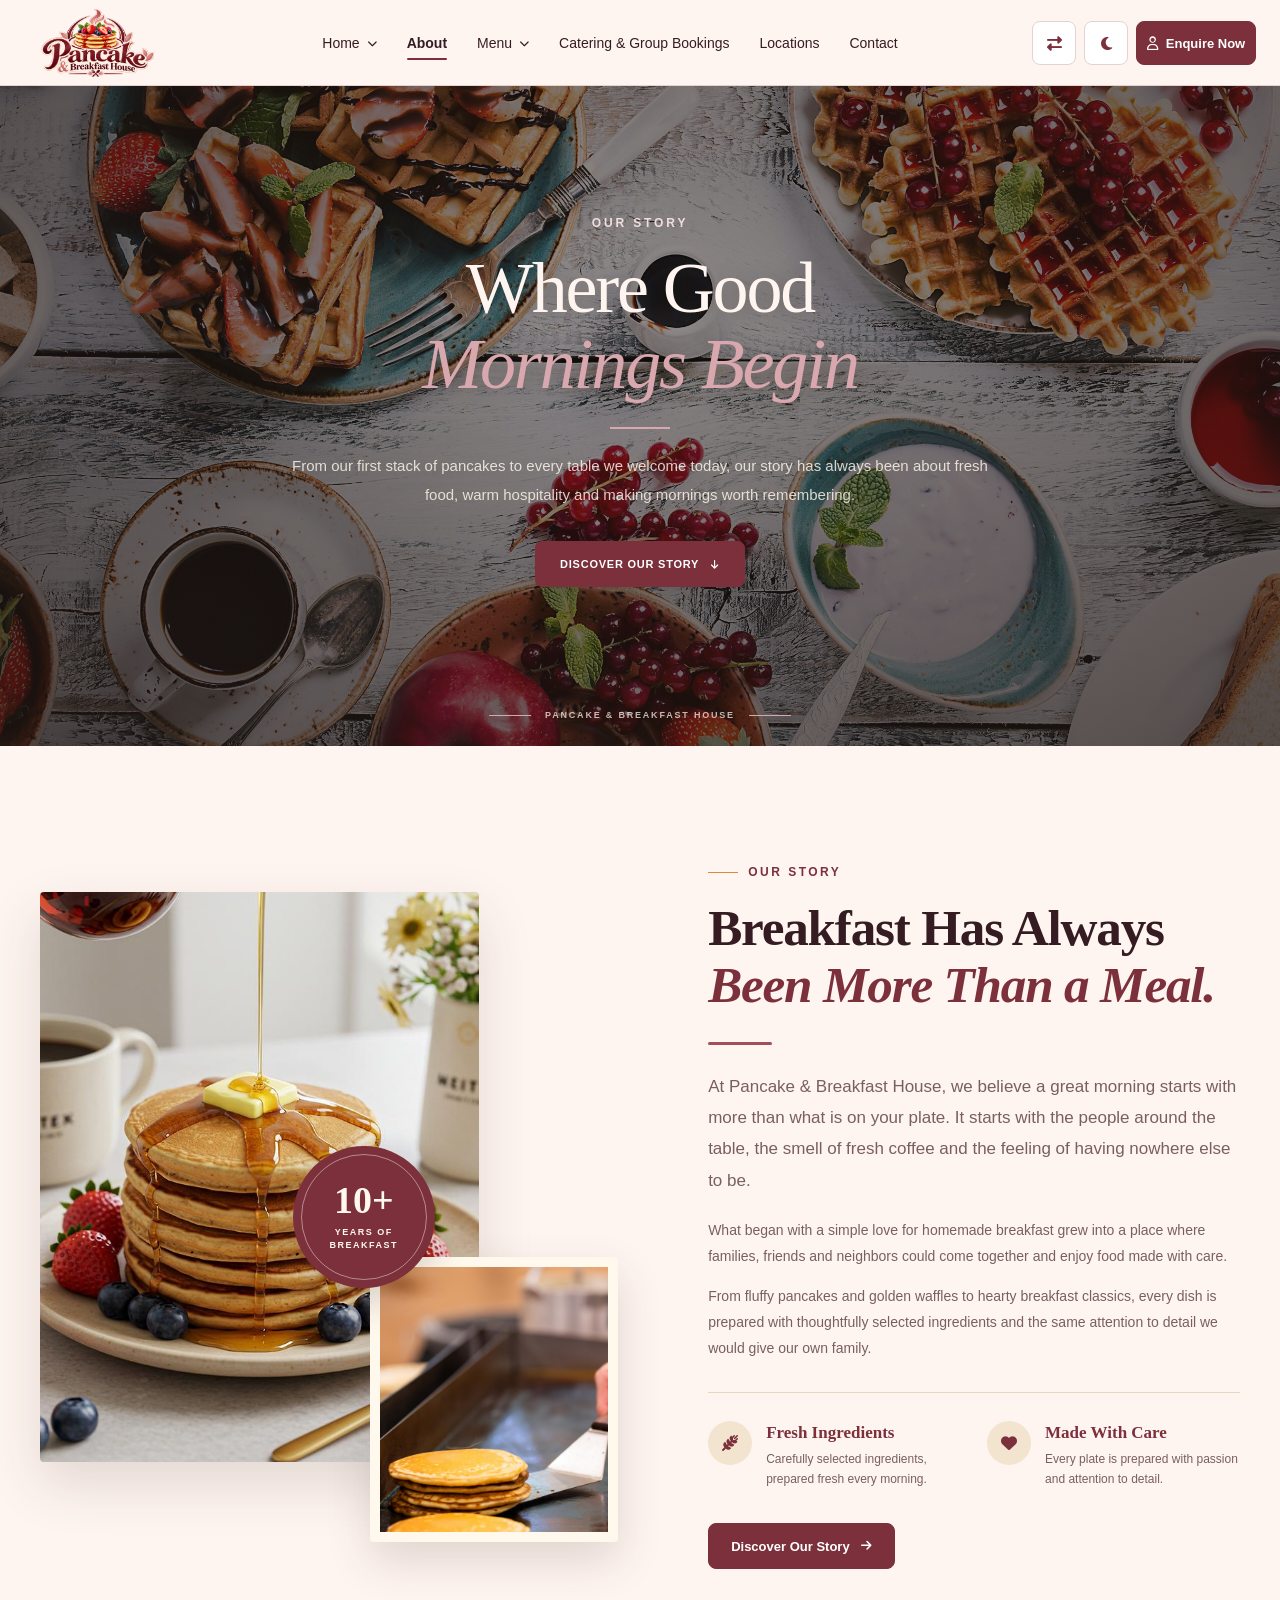
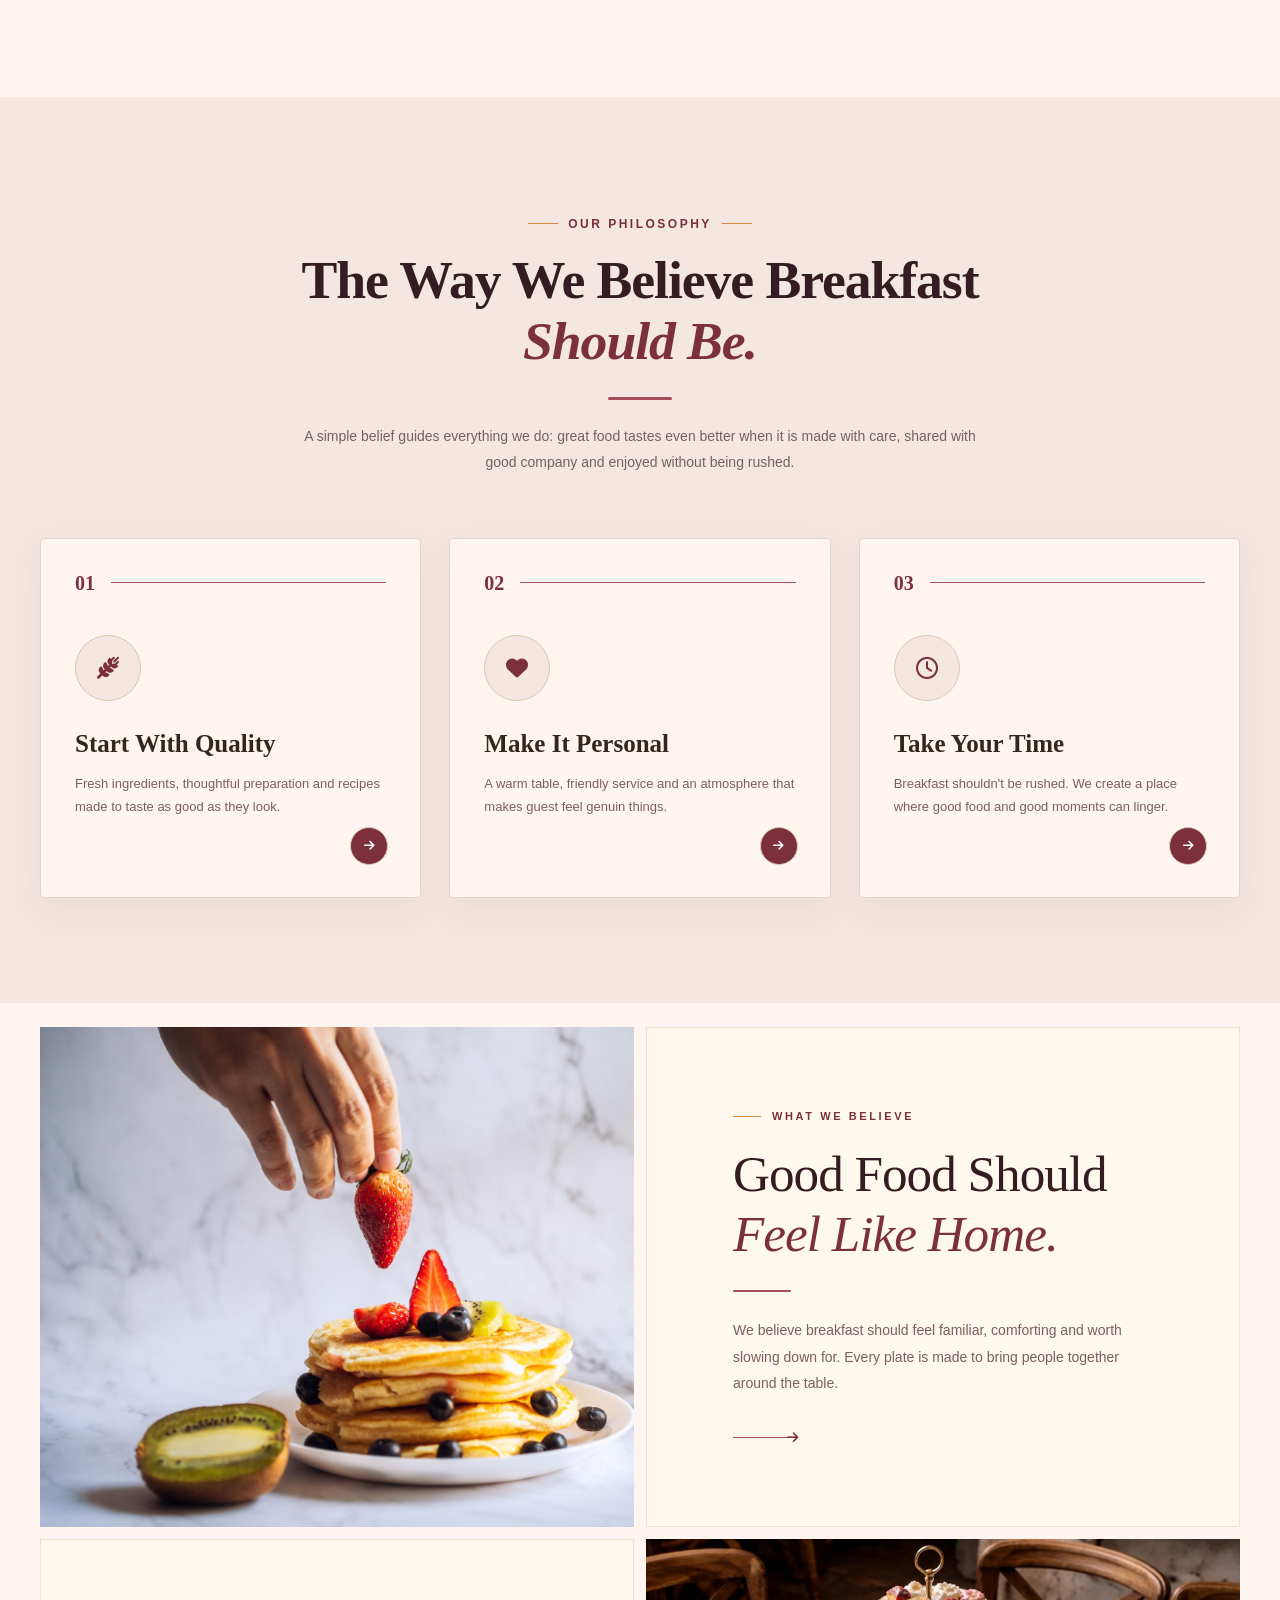
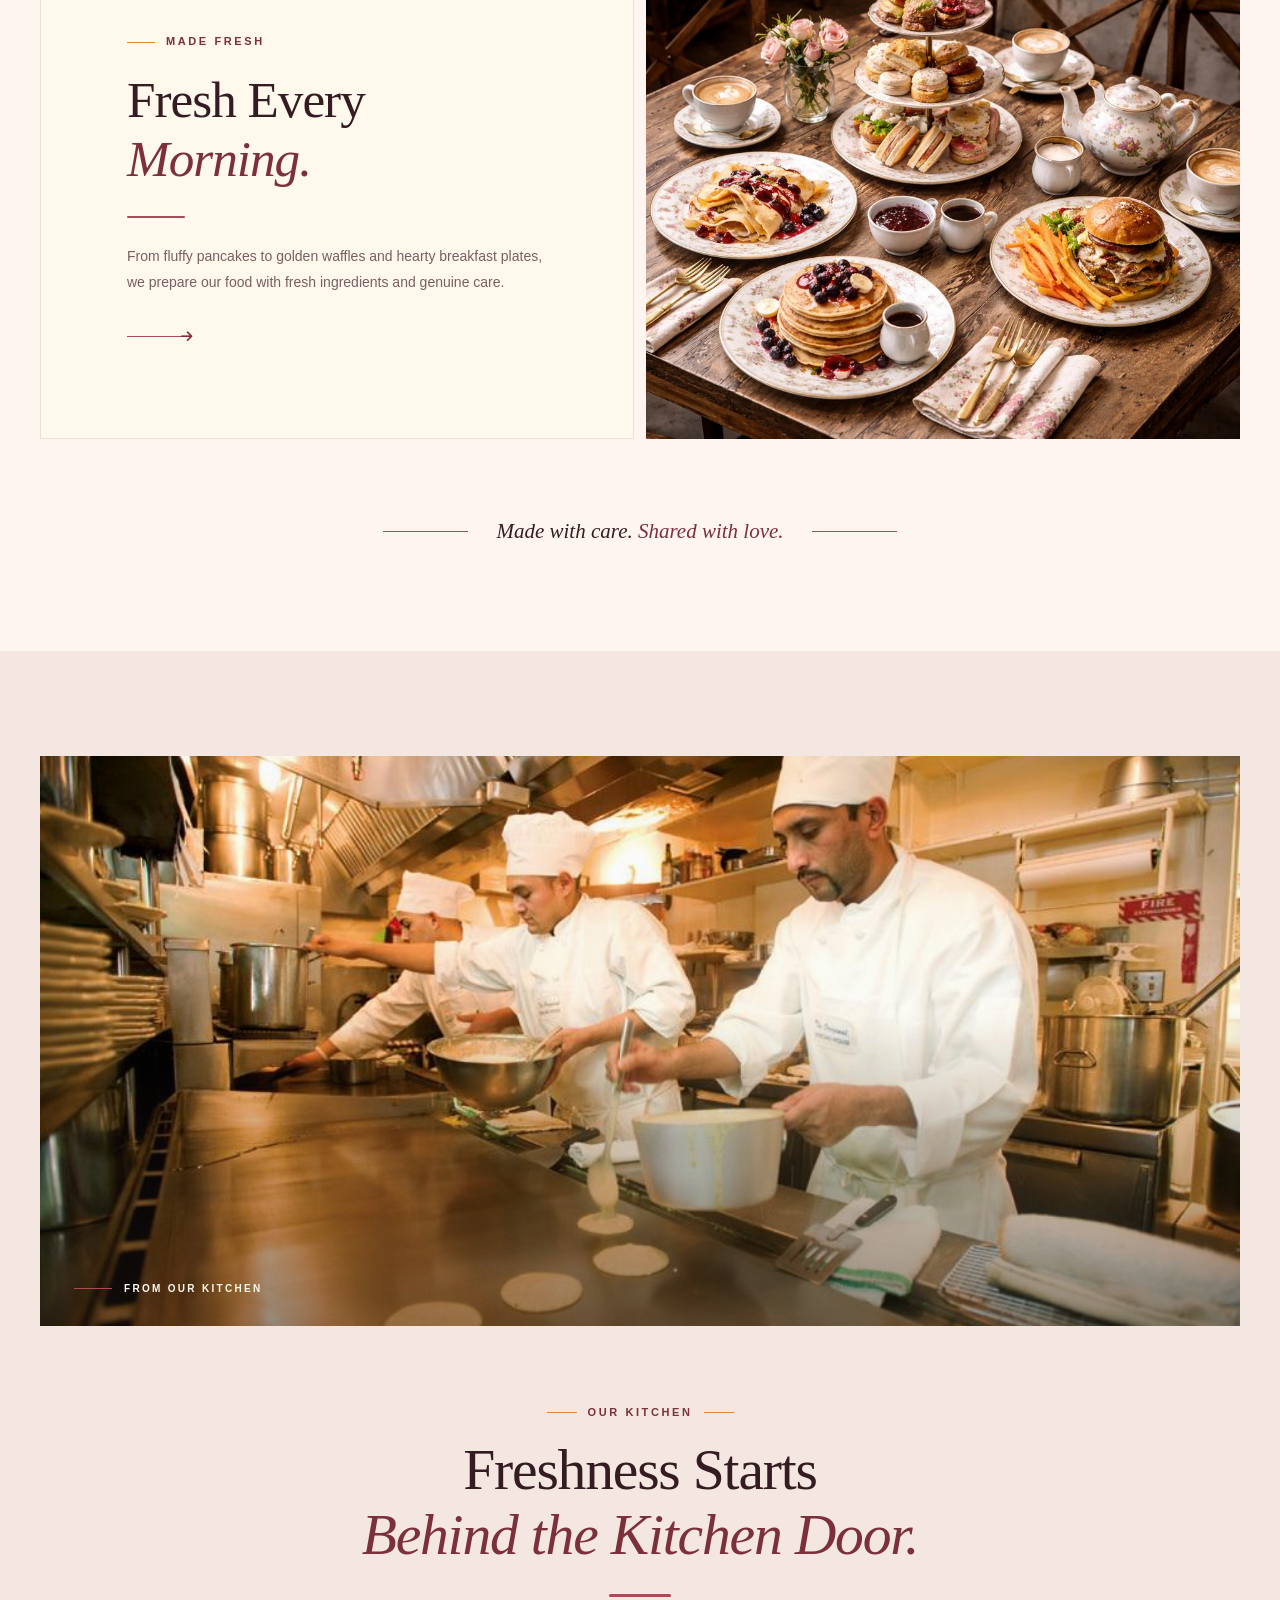
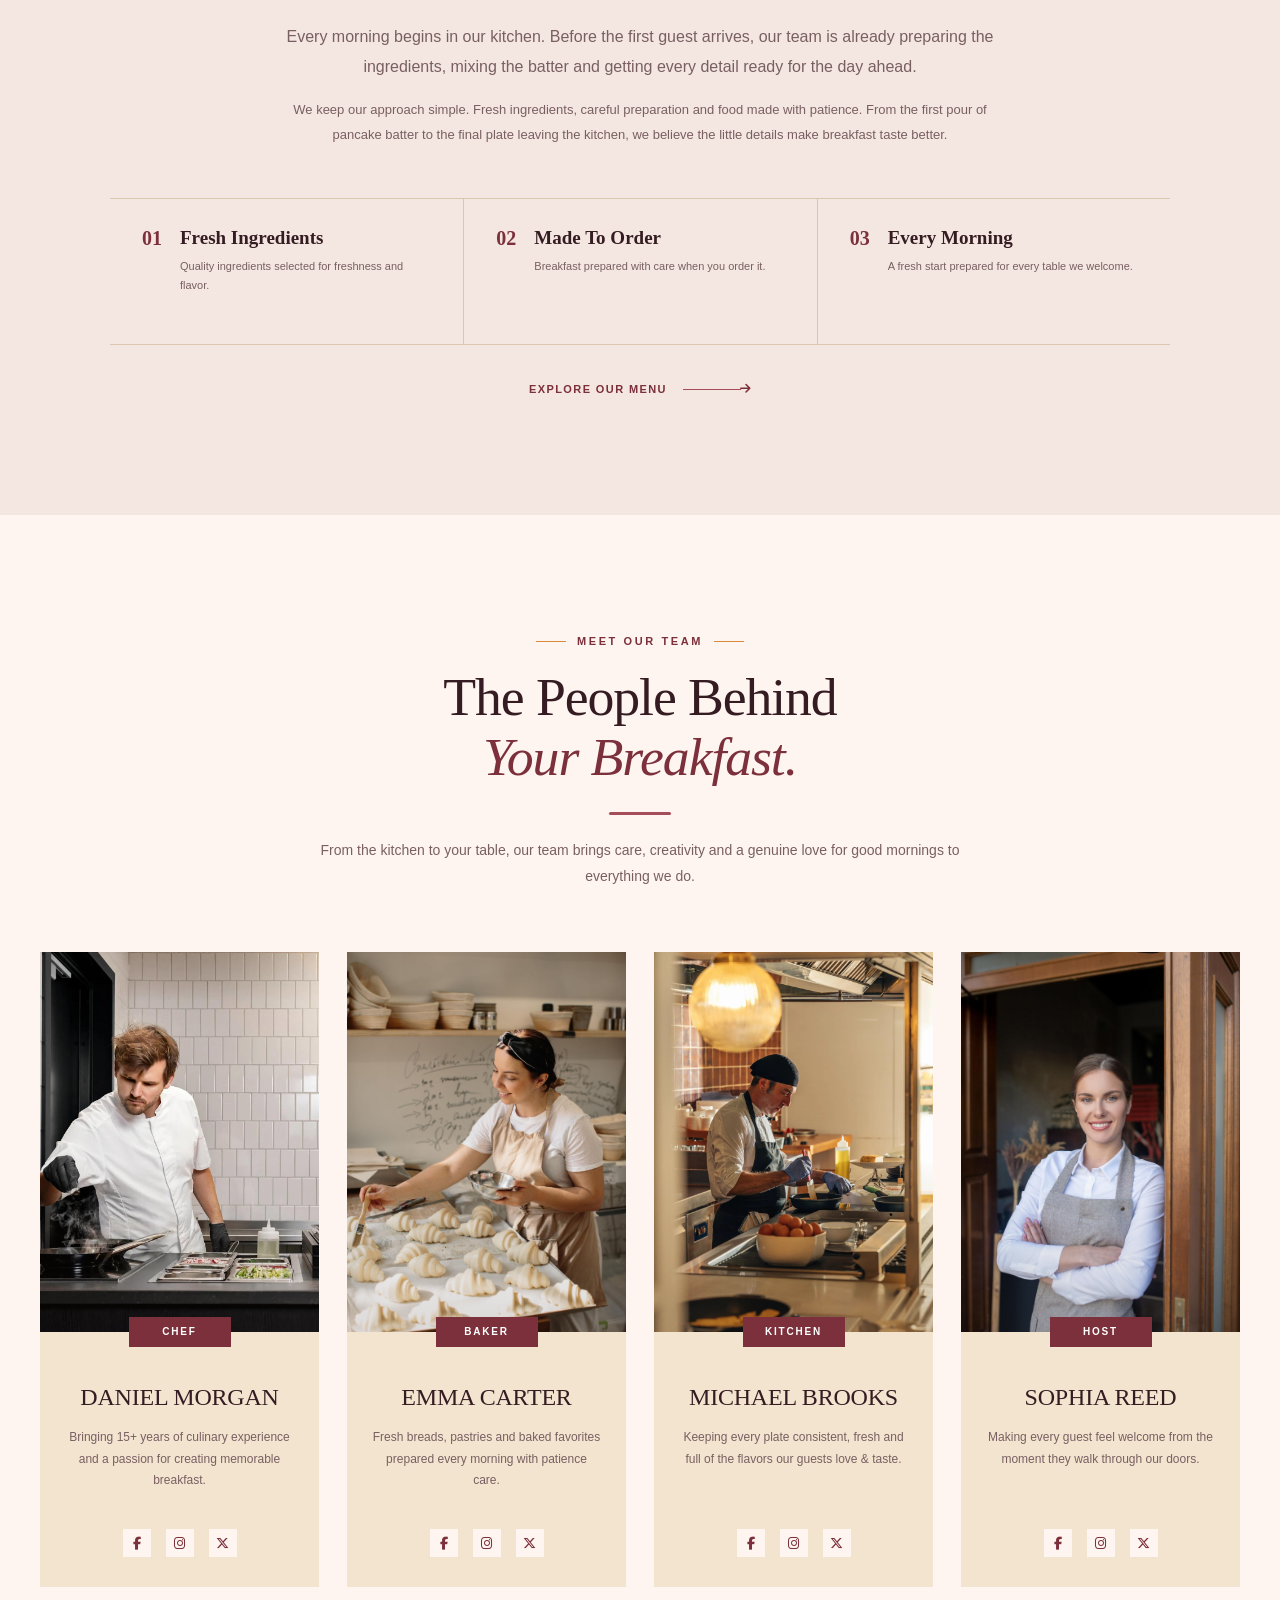
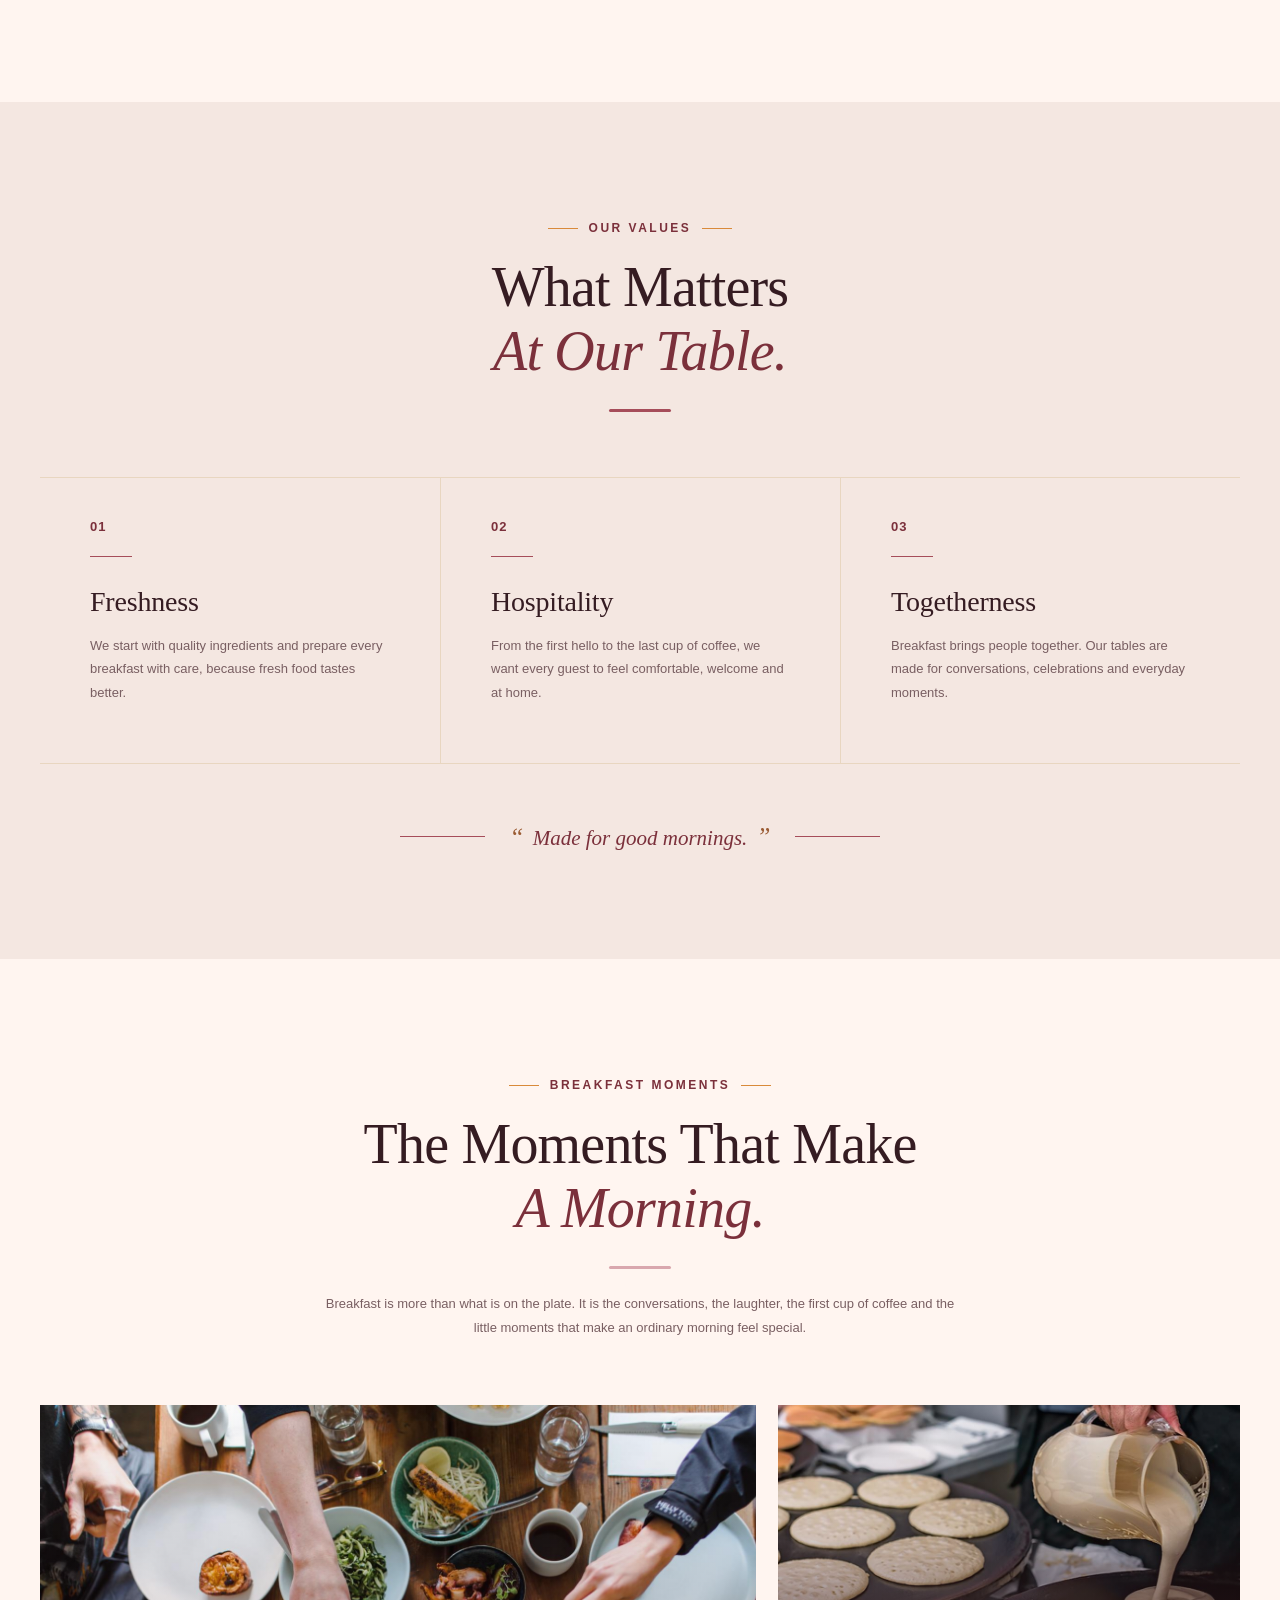
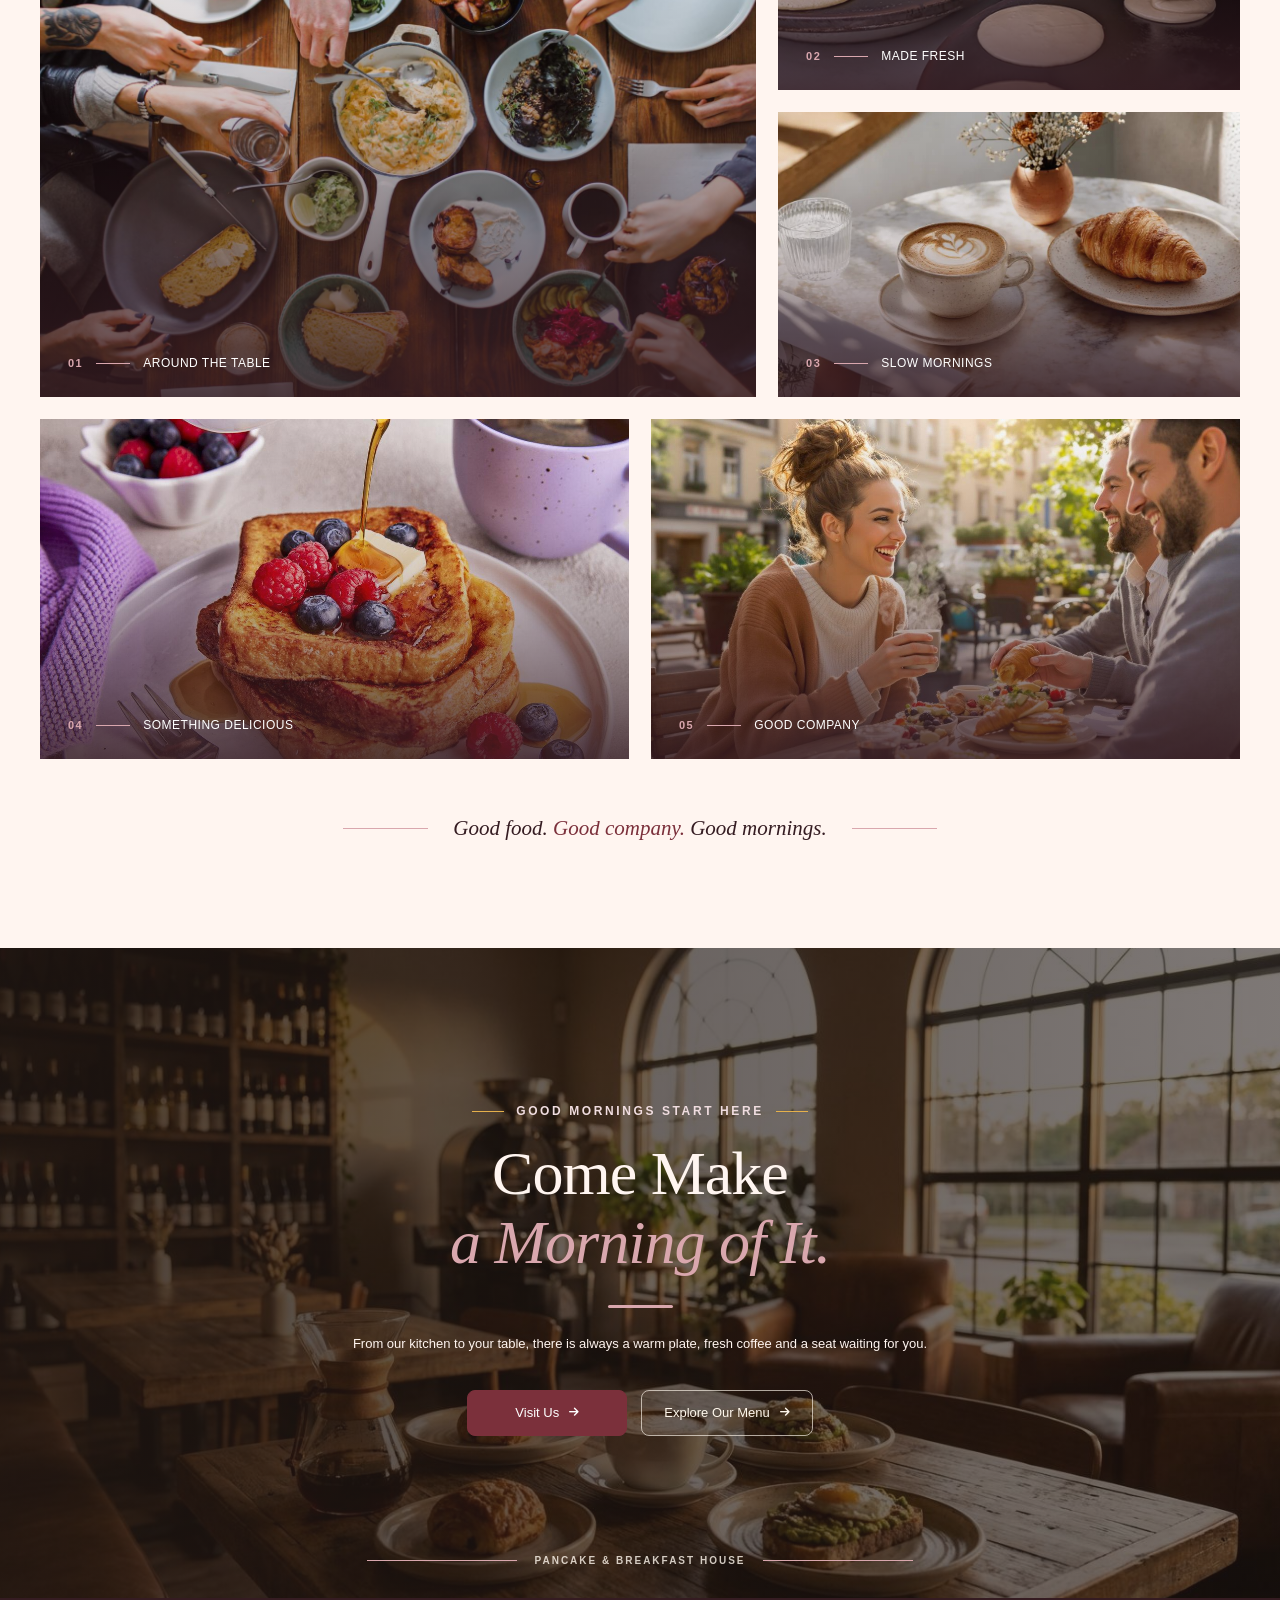
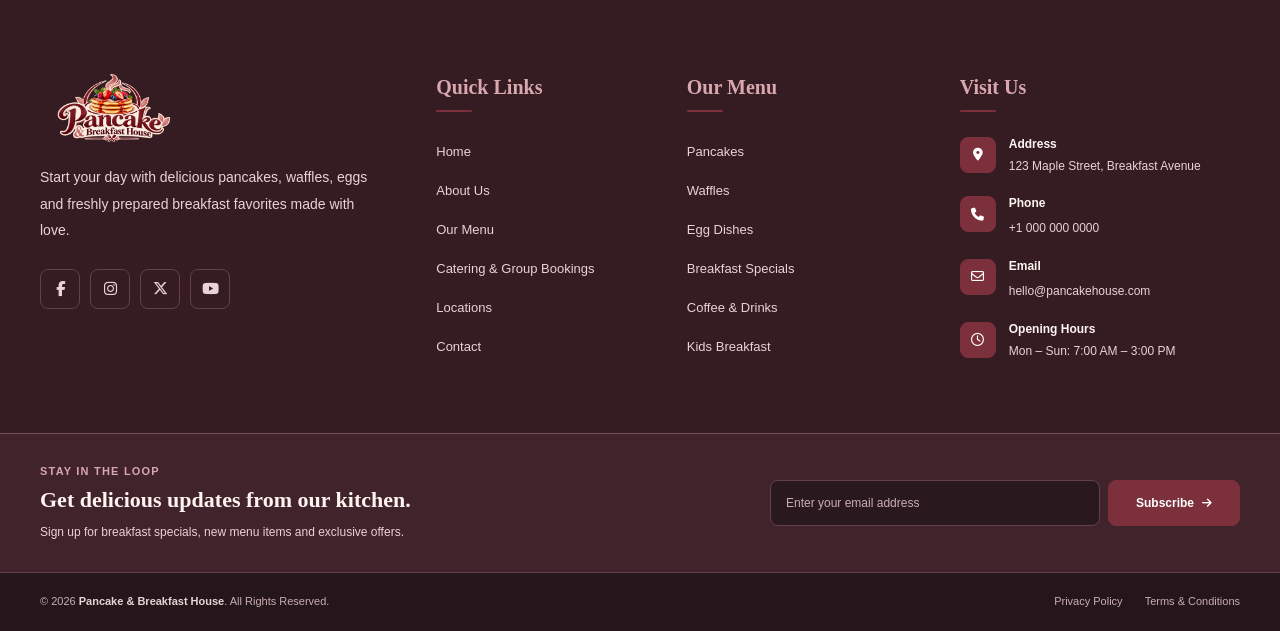
==== commit 810bb10a: "Add files via upload" ====
--- a/about.html
+++ b/about.html
@@ -350,7 +350,7 @@
                     ========================================== -->
 
                     <a
-                        href="login.html"
+                        href="enquire.html"
                         class="login-btn"
                     >
 
@@ -360,7 +360,7 @@
                         ></i>
 
                         <span>
-                            Login
+                            Enquire Now
                         </span>
 
                     </a>
--- a/css/style.css
+++ b/css/style.css
@@ -45676,3 +45676,1359 @@
 html[dir="rtl"] .contact-hero-content {
     text-align: center !important;
 }
+
+/* =========================================
+   HOME 2 - EDITORIAL SPLIT HERO
+   DISTINCT FROM HOME 1
+========================================= */
+
+.home2-hero {
+    position: relative;
+    width: 100%;
+    min-height: 680px;
+    padding: 55px 5% 85px;
+    background: #FFF5F0 !important;
+    overflow: hidden;
+}
+
+.home2-hero-slider {
+    position: relative;
+    width: 100%;
+    max-width: 1400px;
+    min-height: 540px;
+    margin: 0 auto;
+}
+
+/* Slide layout */
+.home2-hero-slide {
+    position: relative;
+    display: none;
+    grid-template-columns: 0.9fr 1.1fr;
+    align-items: center;
+    gap: 45px;
+    min-height: 540px;
+    padding: 35px 0;
+}
+
+.home2-hero-slide.active {
+    display: grid !important;
+}
+
+/* Image on the right */
+.home2-hero-background {
+    position: absolute !important;
+    left: 48% !important;
+    right: 0 !important;
+    top: 0 !important;
+    bottom: 0 !important;
+    width: 52% !important;
+    height: 100% !important;
+
+    background-size: cover !important;
+    background-position: center !important;
+    border-radius: 12px 100px 12px 12px;
+    overflow: hidden;
+}
+
+/* Remove old dark overlay */
+.home2-hero-overlay {
+    display: none !important;
+}
+
+/* Text content on the left */
+.home2-hero-container {
+    position: relative !important;
+    z-index: 2;
+    grid-column: 1;
+    width: 100% !important;
+    max-width: 550px !important;
+    padding: 30px 0 !important;
+    margin: 0 !important;
+}
+
+.home2-hero-content {
+    width: 100%;
+    max-width: 520px;
+    text-align: left;
+}
+
+/* Eyebrow */
+.home2-hero-eyebrow {
+    display: inline-block;
+    margin-bottom: 22px;
+    color: #A64D5A;
+    font-size: 11px;
+    font-weight: 600;
+    letter-spacing: 2px;
+}
+
+/* Heading */
+.home2-hero-title {
+    margin: 0 0 22px;
+    color: #351C22;
+    font-family: "Playfair Display", serif;
+    font-size: clamp(38px, 4.5vw, 62px);
+    font-weight: 600;
+    line-height: 1.12;
+}
+
+.home2-hero-title span {
+    display: block;
+    color: #7B303B;
+}
+
+/* Description */
+.home2-hero-description {
+    max-width: 460px;
+    margin-bottom: 30px;
+    color: #795F62;
+    font-size: 14px;
+    line-height: 1.9;
+}
+
+/* CTA buttons */
+.home2-hero-actions {
+    display: flex;
+    align-items: center;
+    flex-wrap: wrap;
+    gap: 14px;
+}
+
+.home2-hero-button {
+    min-height: 48px;
+    padding: 0 24px;
+    display: inline-flex;
+    align-items: center;
+    justify-content: center;
+    gap: 10px;
+    border-radius: 8px;
+    font-size: 13px;
+    font-weight: 600;
+    text-decoration: none;
+    transition: all 0.3s ease;
+}
+
+.home2-hero-button-primary {
+    background: #7B303B !important;
+    color: #FFF5F0 !important;
+    border: 1px solid #7B303B !important;
+}
+
+.home2-hero-button-primary:hover {
+    background: #61232D !important;
+    color: #FFF5F0 !important;
+}
+
+.home2-hero-button-secondary {
+    background: transparent !important;
+    color: #7B303B !important;
+    border: 1px solid #7B303B !important;
+}
+
+.home2-hero-button-secondary:hover {
+    background: #7B303B !important;
+    color: #FFF5F0 !important;
+}
+
+/* Number navigation */
+.home2-hero-navigation {
+    position: absolute;
+    left: 5%;
+    bottom: 32px;
+    z-index: 5;
+    display: flex;
+    align-items: center;
+    gap: 22px;
+}
+
+.home2-hero-number {
+    display: flex;
+    align-items: center;
+    gap: 10px;
+    padding: 8px 0;
+    background: transparent;
+    border: 0;
+    cursor: pointer;
+    color: #795F62;
+}
+
+.home2-hero-number-value {
+    font-size: 12px;
+    font-weight: 600;
+}
+
+.home2-hero-number-line {
+    width: 0;
+    height: 2px;
+    background: #7B303B;
+    transition: width 0.3s ease;
+}
+
+.home2-hero-number.active {
+    color: #7B303B;
+}
+
+.home2-hero-number.active .home2-hero-number-line {
+    width: 32px;
+}
+
+/* =========================================
+   DARK MODE
+========================================= */
+
+body.dark-mode .home2-hero {
+    background: #351C22 !important;
+}
+
+body.dark-mode .home2-hero-title {
+    color: #FFF5F0;
+}
+
+body.dark-mode .home2-hero-title span {
+    color: #D9A7AE;
+}
+
+body.dark-mode .home2-hero-eyebrow,
+body.dark-mode .home2-hero-number.active {
+    color: #D9A7AE;
+}
+
+body.dark-mode .home2-hero-description {
+    color: #E5D2D0;
+}
+
+body.dark-mode .home2-hero-button-primary {
+    background: #A64D5A !important;
+    border-color: #A64D5A !important;
+}
+
+body.dark-mode .home2-hero-button-secondary {
+    color: #FFF5F0 !important;
+    border-color: #D9A7AE !important;
+}
+
+body.dark-mode .home2-hero-number {
+    color: #E5D2D0;
+}
+
+body.dark-mode .home2-hero-number-line {
+    background: #D9A7AE;
+}
+
+/* =========================================
+   RESPONSIVE
+========================================= */
+
+@media (max-width: 991px) {
+    .home2-hero {
+        padding: 35px 24px 80px;
+    }
+
+    .home2-hero-slide {
+        grid-template-columns: 1fr 1fr;
+        gap: 25px;
+        min-height: 470px;
+    }
+
+    .home2-hero-background {
+        left: 50% !important;
+        width: 50% !important;
+        border-radius: 10px 65px 10px 10px;
+    }
+
+    .home2-hero-title {
+        font-size: 38px;
+    }
+
+    .home2-hero-navigation {
+        left: 24px;
+    }
+}
+
+@media (max-width: 767px) {
+    .home2-hero {
+        padding: 25px 16px 75px;
+    }
+
+    .home2-hero-slider {
+        min-height: auto;
+    }
+
+    .home2-hero-slide {
+        display: none;
+        grid-template-columns: 1fr;
+        gap: 0;
+        padding: 0;
+        min-height: auto;
+    }
+
+    .home2-hero-slide.active {
+        display: grid !important;
+    }
+
+    .home2-hero-background {
+        position: relative !important;
+        left: auto !important;
+        right: auto !important;
+        top: auto !important;
+        bottom: auto !important;
+        order: 1;
+        width: 100% !important;
+        height: 280px !important;
+        border-radius: 10px 55px 10px 10px;
+    }
+
+    .home2-hero-container {
+        order: 2;
+        grid-column: 1;
+        padding: 25px 5px 10px !important;
+    }
+
+    .home2-hero-content {
+        max-width: 100%;
+        text-align: left;
+    }
+
+    .home2-hero-title {
+        font-size: 34px;
+    }
+
+    .home2-hero-description {
+        font-size: 13px;
+    }
+
+    .home2-hero-actions {
+        gap: 10px;
+    }
+
+    .home2-hero-button {
+        min-height: 44px;
+        padding: 0 16px;
+        font-size: 12px;
+    }
+
+    .home2-hero-navigation {
+        position: relative;
+        left: auto;
+        bottom: auto;
+        margin-top: 18px;
+    }
+}
+
+/* RTL */
+html[dir="rtl"] .home2-hero-content {
+    text-align: right;
+}
+
+html[dir="rtl"] .home2-hero-actions {
+    justify-content: flex-start;
+}
+
+html[dir="rtl"] .home2-hero-navigation {
+    left: auto;
+    right: 5%;
+}
+
+@media (max-width: 767px) {
+    html[dir="rtl"] .home2-hero-navigation {
+        right: 16px;
+    }
+}
+
+/* =========================================================
+   HOME 2 – EDITORIAL HERO
+========================================================= */
+
+.h2-editorial-hero {
+    position: relative;
+    width: 100%;
+    min-height: 650px;
+    display: flex;
+    align-items: center;
+    overflow: hidden;
+    padding: 100px 6%;
+    background: #FFF5F0;
+    box-sizing: border-box;
+}
+
+.h2-editorial-container {
+    width: 100%;
+    max-width: 1240px;
+    margin: 0 auto;
+    display: grid;
+    grid-template-columns: 1fr 0.95fr;
+    align-items: center;
+    gap: 65px;
+}
+
+/* CONTENT */
+
+.h2-editorial-content {
+    width: 100%;
+    max-width: 560px;
+}
+
+.h2-editorial-eyebrow {
+    display: inline-block;
+    margin-bottom: 20px;
+    color: #A64D5A;
+    font-family: "Poppins", sans-serif;
+    font-size: 12px;
+    font-weight: 600;
+    letter-spacing: 2px;
+    line-height: 1.6;
+}
+
+.h2-editorial-title {
+    margin: 0 0 22px;
+    color: #351C22;
+    font-family: "Playfair Display", serif;
+    font-size: clamp(42px, 4.5vw, 64px);
+    font-weight: 700;
+    line-height: 1.12;
+    letter-spacing: -1px;
+}
+
+.h2-editorial-title span {
+    display: block;
+    color: #7B303B;
+}
+
+.h2-editorial-description {
+    max-width: 490px;
+    margin: 0 0 30px;
+    color: #795F62;
+    font-family: "Poppins", sans-serif;
+    font-size: 14px;
+    font-weight: 400;
+    line-height: 1.9;
+}
+
+/* BUTTONS */
+
+.h2-editorial-actions {
+    display: flex;
+    align-items: center;
+    flex-wrap: wrap;
+    gap: 14px;
+}
+
+.h2-editorial-btn {
+    min-height: 48px;
+    padding: 0 23px;
+    display: inline-flex;
+    align-items: center;
+    justify-content: center;
+    gap: 10px;
+    border: 1px solid transparent;
+    border-radius: 6px;
+    font-family: "Poppins", sans-serif;
+    font-size: 13px;
+    font-weight: 600;
+    text-decoration: none;
+    transition: all 0.3s ease;
+    box-sizing: border-box;
+}
+
+.h2-editorial-btn-primary {
+    color: #FFFFFF;
+    background: #7B303B;
+    border-color: #7B303B;
+}
+
+.h2-editorial-btn-primary:hover {
+    color: #FFFFFF;
+    background: #61232D;
+    border-color: #61232D;
+    transform: translateY(-2px);
+}
+
+.h2-editorial-btn-secondary {
+    color: #7B303B;
+    background: transparent;
+    border-color: #7B303B;
+}
+
+.h2-editorial-btn-secondary:hover {
+    color: #FFFFFF;
+    background: #7B303B;
+}
+
+/* HIGHLIGHTS */
+
+.h2-editorial-highlights {
+    display: flex;
+    align-items: center;
+    flex-wrap: wrap;
+    gap: 12px;
+    margin-top: 38px;
+    color: #795F62;
+    font-family: "Poppins", sans-serif;
+    font-size: 10px;
+    font-weight: 600;
+    letter-spacing: 1px;
+}
+
+.h2-editorial-dot {
+    width: 5px;
+    height: 5px;
+    flex: 0 0 5px;
+    border-radius: 50%;
+    background: #A64D5A;
+}
+
+/* IMAGE */
+
+.h2-editorial-visual {
+    position: relative;
+    width: 100%;
+    max-width: 500px;
+    height: 420px;
+    justify-self: end;
+}
+
+.h2-editorial-visual > img {
+    display: block;
+    width: 100%;
+    height: 100%;
+    object-fit: cover;
+    object-position: center;
+    border-radius: 12px;
+}
+
+/* IMAGE INFO CARD */
+
+.h2-editorial-image-card {
+    position: absolute;
+    left: -35px;
+    bottom: 35px;
+    display: flex;
+    align-items: center;
+    gap: 13px;
+    max-width: 270px;
+    padding: 16px 19px;
+    background: #FFFFFF;
+    border: 1px solid #E5D2D0;
+    border-radius: 8px;
+    box-shadow: 0 12px 35px rgba(53, 28, 34, 0.12);
+}
+
+.h2-editorial-image-icon {
+    width: 42px;
+    height: 42px;
+    flex: 0 0 42px;
+    display: flex;
+    align-items: center;
+    justify-content: center;
+    color: #FFFFFF;
+    background: #7B303B;
+    border-radius: 6px;
+    font-size: 17px;
+}
+
+.h2-editorial-image-info {
+    display: flex;
+    flex-direction: column;
+    gap: 4px;
+}
+
+.h2-editorial-image-info strong {
+    color: #351C22;
+    font-family: "Poppins", sans-serif;
+    font-size: 13px;
+    font-weight: 600;
+}
+
+.h2-editorial-image-info span {
+    color: #795F62;
+    font-family: "Poppins", sans-serif;
+    font-size: 11px;
+    line-height: 1.5;
+}
+
+.h2-editorial-image-caption {
+    position: absolute;
+    right: 0;
+    bottom: -30px;
+    color: #A64D5A;
+    font-family: "Poppins", sans-serif;
+    font-size: 10px;
+    font-weight: 600;
+    letter-spacing: 1.5px;
+}
+
+/* =========================================================
+   DARK MODE
+========================================================= */
+
+body.dark-mode .h2-editorial-hero {
+    background: #24171B;
+}
+
+body.dark-mode .h2-editorial-title {
+    color: #FFF5F0;
+}
+
+body.dark-mode .h2-editorial-title span {
+    color: #D9A7AE;
+}
+
+body.dark-mode .h2-editorial-eyebrow,
+body.dark-mode .h2-editorial-image-caption {
+    color: #D9A7AE;
+}
+
+body.dark-mode .h2-editorial-description,
+body.dark-mode .h2-editorial-highlights {
+    color: #D2BFC1;
+}
+
+body.dark-mode .h2-editorial-dot {
+    background: #D9A7AE;
+}
+
+body.dark-mode .h2-editorial-btn-primary {
+    color: #FFFFFF;
+    background: #A64D5A;
+    border-color: #A64D5A;
+}
+
+body.dark-mode .h2-editorial-btn-primary:hover {
+    background: #7B303B;
+    border-color: #7B303B;
+}
+
+body.dark-mode .h2-editorial-btn-secondary {
+    color: #F4DDE0;
+    border-color: #D9A7AE;
+}
+
+body.dark-mode .h2-editorial-btn-secondary:hover {
+    color: #FFFFFF;
+    background: #7B303B;
+}
+
+body.dark-mode .h2-editorial-image-card {
+    background: #38242A;
+    border-color: #63434A;
+}
+
+body.dark-mode .h2-editorial-image-info strong {
+    color: #FFF5F0;
+}
+
+body.dark-mode .h2-editorial-image-info span {
+    color: #D2BFC1;
+}
+
+body.dark-mode .h2-editorial-image-icon {
+    background: #A64D5A;
+}
+
+/* =========================================================
+   RTL
+========================================================= */
+
+html[dir="rtl"] .h2-editorial-container {
+    direction: rtl;
+}
+
+html[dir="rtl"] .h2-editorial-content {
+    text-align: right;
+}
+
+html[dir="rtl"] .h2-editorial-actions,
+html[dir="rtl"] .h2-editorial-highlights {
+    justify-content: flex-start;
+}
+
+html[dir="rtl"] .h2-editorial-image-card {
+    left: auto;
+    right: -35px;
+}
+
+html[dir="rtl"] .h2-editorial-image-caption {
+    right: auto;
+    left: 0;
+}
+
+html[dir="rtl"] .h2-editorial-btn-primary i {
+    transform: rotate(180deg);
+}
+
+/* =========================================================
+   IPAD PRO – 821px TO 1199px
+========================================================= */
+
+@media (min-width: 821px) and (max-width: 1199px) {
+
+    .h2-editorial-hero {
+        min-height: 570px;
+        padding: 75px 5%;
+    }
+
+    .h2-editorial-container {
+        grid-template-columns: 1fr 0.9fr;
+        gap: 35px;
+    }
+
+    .h2-editorial-title {
+        font-size: 46px;
+    }
+
+    .h2-editorial-description {
+        font-size: 13px;
+    }
+
+    .h2-editorial-visual {
+        height: 340px;
+    }
+
+    .h2-editorial-image-card {
+        left: -18px;
+        bottom: 25px;
+        padding: 13px 15px;
+    }
+
+    html[dir="rtl"] .h2-editorial-image-card {
+        left: auto;
+        right: -18px;
+    }
+}
+
+/* =========================================================
+   IPAD MINI – 768px TO 820px
+========================================================= */
+
+@media (min-width: 768px) and (max-width: 820px) {
+
+    .h2-editorial-hero {
+        min-height: auto;
+        padding: 65px 5%;
+    }
+
+    .h2-editorial-container {
+        grid-template-columns: 1fr 0.9fr;
+        gap: 25px;
+    }
+
+    .h2-editorial-title {
+        font-size: 36px;
+        line-height: 1.2;
+    }
+
+    .h2-editorial-eyebrow {
+        font-size: 10px;
+        letter-spacing: 1.3px;
+    }
+
+    .h2-editorial-description {
+        font-size: 12px;
+        line-height: 1.8;
+        margin-bottom: 22px;
+    }
+
+    .h2-editorial-btn {
+        min-height: 43px;
+        padding: 0 15px;
+        font-size: 11px;
+    }
+
+    .h2-editorial-highlights {
+        gap: 8px;
+        margin-top: 25px;
+        font-size: 8px;
+    }
+
+    .h2-editorial-visual {
+        height: 285px;
+    }
+
+    .h2-editorial-image-card {
+        left: -12px;
+        bottom: 18px;
+        gap: 9px;
+        padding: 10px 12px;
+    }
+
+    .h2-editorial-image-icon {
+        width: 34px;
+        height: 34px;
+        flex-basis: 34px;
+        font-size: 14px;
+    }
+
+    .h2-editorial-image-info strong {
+        font-size: 11px;
+    }
+
+    .h2-editorial-image-info span {
+        font-size: 9px;
+    }
+
+    .h2-editorial-image-caption {
+        font-size: 8px;
+    }
+
+    html[dir="rtl"] .h2-editorial-image-card {
+        left: auto;
+        right: -12px;
+    }
+}
+
+/* =========================================================
+   MOBILE – 767px AND BELOW
+========================================================= */
+
+@media (max-width: 767px) {
+
+    .h2-editorial-hero {
+        min-height: auto;
+        padding: 55px 20px 65px;
+    }
+
+    .h2-editorial-container {
+        grid-template-columns: 1fr;
+        gap: 38px;
+    }
+
+    .h2-editorial-content {
+        max-width: 100%;
+        text-align: center;
+    }
+
+    .h2-editorial-eyebrow {
+        margin-bottom: 14px;
+        font-size: 10px;
+        letter-spacing: 1.3px;
+    }
+
+    .h2-editorial-title {
+        margin-bottom: 17px;
+        font-size: clamp(34px, 8vw, 43px);
+        line-height: 1.2;
+    }
+
+    .h2-editorial-description {
+        max-width: 500px;
+        margin: 0 auto 23px;
+        font-size: 12px;
+        line-height: 1.8;
+    }
+
+    .h2-editorial-actions {
+        justify-content: center;
+        gap: 10px;
+    }
+
+    .h2-editorial-btn {
+        min-height: 44px;
+        padding: 0 16px;
+        font-size: 11px;
+    }
+
+    .h2-editorial-highlights {
+        justify-content: center;
+        gap: 8px;
+        margin-top: 25px;
+        font-size: 8px;
+        letter-spacing: 0.7px;
+    }
+
+    .h2-editorial-visual {
+        width: 100%;
+        max-width: 480px;
+        height: 260px;
+        justify-self: center;
+        margin: 0 auto;
+    }
+
+    .h2-editorial-image-card {
+        left: 10px;
+        bottom: 15px;
+        max-width: 235px;
+        padding: 10px 12px;
+    }
+
+    .h2-editorial-image-icon {
+        width: 35px;
+        height: 35px;
+        flex-basis: 35px;
+        font-size: 14px;
+    }
+
+    .h2-editorial-image-info strong {
+        font-size: 11px;
+    }
+
+    .h2-editorial-image-info span {
+        font-size: 9px;
+    }
+
+    .h2-editorial-image-caption {
+        right: 0;
+        bottom: -23px;
+        font-size: 8px;
+    }
+
+    html[dir="rtl"] .h2-editorial-content {
+        text-align: center;
+    }
+
+    html[dir="rtl"] .h2-editorial-image-card {
+        left: auto;
+        right: 10px;
+    }
+
+    html[dir="rtl"] .h2-editorial-image-caption {
+        right: auto;
+        left: 0;
+    }
+}
+
+/* SMALL MOBILE */
+
+@media (max-width: 380px) {
+
+    .h2-editorial-hero {
+        padding: 45px 16px 55px;
+    }
+
+    .h2-editorial-title {
+        font-size: 32px;
+    }
+
+    .h2-editorial-actions {
+        flex-direction: column;
+        align-items: stretch;
+    }
+
+    .h2-editorial-btn {
+        width: 100%;
+    }
+
+    .h2-editorial-visual {
+        height: 220px;
+    }
+
+    .h2-editorial-image-card {
+        max-width: 210px;
+    }
+}
+
+/* =========================================================
+   ENQUIRY PAGE – MAIN LAYOUT
+========================================================= */
+
+.enquiry-layout {
+    width: 100%;
+    min-height: 100vh;
+    background: #FFF5F0;
+}
+
+/* =========================================================
+   ENQUIRY SECTION
+========================================================= */
+
+.enquiry-page {
+    width: 100%;
+    min-height: calc(100vh - 85px);
+    padding: 65px 20px 75px;
+    display: flex;
+    align-items: center;
+    justify-content: center;
+    background: #FFF5F0;
+    box-sizing: border-box;
+}
+
+.enquiry-container {
+    width: 100%;
+    max-width: 850px;
+    margin: 0 auto;
+}
+
+/* =========================================================
+   HEADING
+========================================================= */
+
+.enquiry-heading {
+    margin-bottom: 35px;
+    text-align: center;
+}
+
+.enquiry-eyebrow {
+    display: inline-block;
+    margin-bottom: 12px;
+    color: #A64D5A;
+    font-family: "Poppins", sans-serif;
+    font-size: 11px;
+    font-weight: 600;
+    letter-spacing: 2px;
+}
+
+.enquiry-heading h1 {
+    margin: 0 0 14px;
+    color: #351C22;
+    font-family: "Playfair Display", serif;
+    font-size: 38px;
+    font-weight: 700;
+    line-height: 1.25;
+}
+
+.enquiry-heading p {
+    max-width: 570px;
+    margin: 0 auto;
+    color: #795F62;
+    font-family: "Poppins", sans-serif;
+    font-size: 13px;
+    font-weight: 400;
+    line-height: 1.8;
+}
+
+/* =========================================================
+   FORM CARD
+========================================================= */
+
+.enquiry-form {
+    width: 100%;
+    padding: 36px 38px;
+    background: #FFFFFF;
+    border: 1px solid #E5D2D0;
+    border-radius: 10px;
+    box-shadow: 0 12px 35px rgba(53, 28, 34, 0.06);
+    box-sizing: border-box;
+}
+
+.enquiry-form-grid {
+    display: grid;
+    grid-template-columns: repeat(2, minmax(0, 1fr));
+    gap: 22px 20px;
+}
+
+/* =========================================================
+   FORM FIELDS
+========================================================= */
+
+.enquiry-field {
+    min-width: 0;
+    display: flex;
+    flex-direction: column;
+    gap: 9px;
+}
+
+.enquiry-field-full {
+    grid-column: 1 / -1;
+}
+
+.enquiry-field label {
+    color: #351C22;
+    font-family: "Poppins", sans-serif;
+    font-size: 12px;
+    font-weight: 600;
+}
+
+.enquiry-field input,
+.enquiry-field select,
+.enquiry-field textarea {
+    width: 100%;
+    min-height: 47px;
+    padding: 12px 14px;
+    color: #351C22;
+    background: #FFFAF8;
+    border: 1px solid #E5D2D0;
+    border-radius: 5px;
+    outline: none;
+    font-family: "Poppins", sans-serif;
+    font-size: 12px;
+    font-weight: 400;
+    box-sizing: border-box;
+    transition: border-color 0.3s ease, background 0.3s ease;
+}
+
+.enquiry-field textarea {
+    min-height: 125px;
+    resize: vertical;
+    line-height: 1.7;
+}
+
+.enquiry-field input::placeholder,
+.enquiry-field textarea::placeholder {
+    color: #A28B8D;
+    font-size: 11px;
+}
+
+.enquiry-field select {
+    cursor: pointer;
+}
+
+.enquiry-field input:focus,
+.enquiry-field select:focus,
+.enquiry-field textarea:focus {
+    border-color: #7B303B;
+    background: #FFFFFF;
+}
+
+/* =========================================================
+   SUBMIT BUTTON
+========================================================= */
+
+.enquiry-submit-btn {
+    min-width: 185px;
+    min-height: 48px;
+    margin-top: 27px;
+    padding: 0 23px;
+    display: inline-flex;
+    align-items: center;
+    justify-content: center;
+    gap: 11px;
+    color: #FFFFFF;
+    background: #7B303B;
+    border: 1px solid #7B303B;
+    border-radius: 5px;
+    font-family: "Poppins", sans-serif;
+    font-size: 12px;
+    font-weight: 600;
+    cursor: pointer;
+    transition: all 0.3s ease;
+}
+
+.enquiry-submit-btn:hover {
+    color: #FFFFFF;
+    background: #61232D;
+    border-color: #61232D;
+    transform: translateY(-2px);
+}
+
+.enquiry-submit-btn i {
+    font-size: 11px;
+}
+
+/* =========================================================
+   DARK MODE
+========================================================= */
+
+body.dark-mode .enquiry-layout,
+body.dark-mode .enquiry-page {
+    background: #24171B;
+}
+
+body.dark-mode .enquiry-heading h1 {
+    color: #FFF5F0;
+}
+
+body.dark-mode .enquiry-heading p {
+    color: #D2BFC1;
+}
+
+body.dark-mode .enquiry-eyebrow {
+    color: #D9A7AE;
+}
+
+body.dark-mode .enquiry-form {
+    background: #38242A;
+    border-color: #63434A;
+    box-shadow: 0 12px 35px rgba(0, 0, 0, 0.15);
+}
+
+body.dark-mode .enquiry-field label {
+    color: #FFF5F0;
+}
+
+body.dark-mode .enquiry-field input,
+body.dark-mode .enquiry-field select,
+body.dark-mode .enquiry-field textarea {
+    color: #FFF5F0;
+    background: #2D1D22;
+    border-color: #63434A;
+}
+
+body.dark-mode .enquiry-field input::placeholder,
+body.dark-mode .enquiry-field textarea::placeholder {
+    color: #BFA9AC;
+}
+
+body.dark-mode .enquiry-field select option {
+    color: #FFF5F0;
+    background: #38242A;
+}
+
+body.dark-mode .enquiry-field input:focus,
+body.dark-mode .enquiry-field select:focus,
+body.dark-mode .enquiry-field textarea:focus {
+    border-color: #D9A7AE;
+    background: #2D1D22;
+}
+
+body.dark-mode .enquiry-submit-btn {
+    color: #FFFFFF;
+    background: #A64D5A;
+    border-color: #A64D5A;
+}
+
+body.dark-mode .enquiry-submit-btn:hover {
+    background: #7B303B;
+    border-color: #7B303B;
+}
+
+/* =========================================================
+   RTL MODE
+========================================================= */
+
+html[dir="rtl"] .enquiry-field {
+    text-align: right;
+}
+
+html[dir="rtl"] .enquiry-field input,
+html[dir="rtl"] .enquiry-field select,
+html[dir="rtl"] .enquiry-field textarea {
+    direction: rtl;
+    text-align: right;
+}
+
+html[dir="rtl"] .enquiry-submit-btn {
+    direction: rtl;
+}
+
+html[dir="rtl"] .enquiry-submit-btn i {
+    transform: rotate(180deg);
+}
+
+/* =========================================================
+   IPAD PRO – 821px TO 1199px
+========================================================= */
+
+@media (min-width: 821px) and (max-width: 1199px) {
+
+    .enquiry-page {
+        padding: 55px 35px 65px;
+    }
+
+    .enquiry-container {
+        max-width: 760px;
+    }
+
+    .enquiry-heading h1 {
+        font-size: 35px;
+    }
+
+    .enquiry-form {
+        padding: 32px;
+    }
+}
+
+/* =========================================================
+   IPAD MINI – 768px TO 820px
+========================================================= */
+
+@media (min-width: 768px) and (max-width: 820px) {
+
+    .enquiry-page {
+        min-height: auto;
+        padding: 50px 25px 60px;
+    }
+
+    .enquiry-container {
+        max-width: 680px;
+    }
+
+    .enquiry-heading {
+        margin-bottom: 28px;
+    }
+
+    .enquiry-heading h1 {
+        font-size: 32px;
+    }
+
+    .enquiry-heading p {
+        font-size: 12px;
+    }
+
+    .enquiry-form {
+        padding: 28px;
+    }
+
+    .enquiry-form-grid {
+        gap: 19px 16px;
+    }
+}
+
+/* =========================================================
+   MOBILE – 767px AND BELOW
+========================================================= */
+
+@media (max-width: 767px) {
+
+    .enquiry-page {
+        min-height: auto;
+        padding: 40px 16px 50px;
+    }
+
+    .enquiry-container {
+        max-width: 100%;
+    }
+
+    .enquiry-heading {
+        margin-bottom: 25px;
+    }
+
+    .enquiry-eyebrow {
+        font-size: 10px;
+    }
+
+    .enquiry-heading h1 {
+        font-size: 29px;
+        line-height: 1.3;
+    }
+
+    .enquiry-heading p {
+        font-size: 12px;
+        line-height: 1.8;
+    }
+
+    .enquiry-form {
+        padding: 23px 18px;
+        border-radius: 8px;
+    }
+
+    .enquiry-form-grid {
+        grid-template-columns: 1fr;
+        gap: 18px;
+    }
+
+    .enquiry-field-full {
+        grid-column: auto;
+    }
+
+    .enquiry-field input,
+    .enquiry-field select {
+        min-height: 45px;
+    }
+
+    .enquiry-field textarea {
+        min-height: 115px;
+    }
+
+    .enquiry-submit-btn {
+        width: 100%;
+        margin-top: 23px;
+    }
+}
+
+/* =========================================================
+   SMALL MOBILE
+========================================================= */
+
+@media (max-width: 380px) {
+
+    .enquiry-page {
+        padding: 35px 13px 45px;
+    }
+
+    .enquiry-heading h1 {
+        font-size: 26px;
+    }
+
+    .enquiry-form {
+        padding: 20px 15px;
+    }
+}
--- a/css/responsive.css
+++ b/css/responsive.css
@@ -45580,3 +45580,59 @@
         box-sizing: border-box !important;
     }
 }
+
+
+
+
+
+
+
+
+
+/* =========================================================
+   ENQUIRY FORM FEEDBACK
+========================================================= */
+
+.enquiry-form-message {
+    display: none;
+    width: 100%;
+    margin: 18px 0 0;
+    padding: 13px 15px;
+    border-radius: 5px;
+    font-family: "Poppins", sans-serif;
+    font-size: 12px;
+    line-height: 1.6;
+    box-sizing: border-box;
+}
+
+.enquiry-form-message.success {
+    display: block;
+    color: #285C3B;
+    background: #EAF5EC;
+    border: 1px solid #B9DCC2;
+}
+
+.enquiry-form-message.error {
+    display: block;
+    color: #8A2635;
+    background: #FCEBED;
+    border: 1px solid #E8B9C0;
+}
+
+body.dark-mode .enquiry-form-message.success {
+    color: #C4E9CC;
+    background: #203B2B;
+    border-color: #426B4D;
+}
+
+body.dark-mode .enquiry-form-message.error {
+    color: #FFD0D5;
+    background: #48252D;
+    border-color: #80404B;
+}
+
+.enquiry-submit-btn:disabled {
+    opacity: 0.7;
+    cursor: not-allowed;
+    transform: none;
+}
